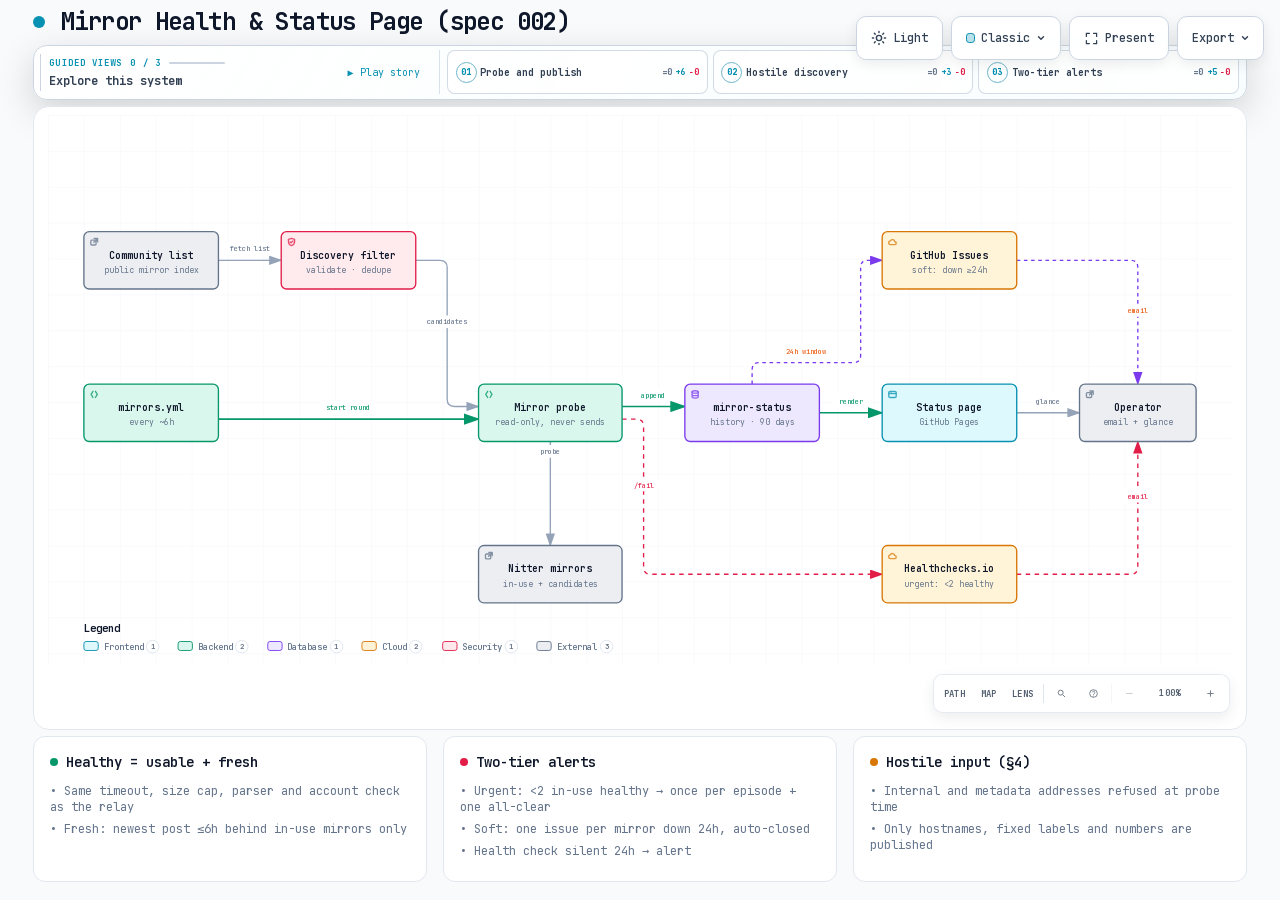
==== docs/mirror-health.architecture.html @ c2dd1416 "specs/002-mirror-health: clarify spec; add architecture diagram Clarifications (D-1..D-4), all marke" ====
<!DOCTYPE html>
<html lang="en" data-theme="dark" data-preset="classic">
<head>
  <meta charset="UTF-8">
  <meta name="viewport" content="width=device-width, initial-scale=1.0">
  <meta name="generator" content="archify 2.17.0-dev.1">
  <title>Mirror Health &amp; Status Page (spec 002) Diagram</title>
  <script>
    // Resolve the theme before first paint so light-preference users don't
    // see a dark flash. The toolbar script below re-applies with UI state.
    (function () {
      try {
        var theme = null;
        try {
          var param = new URLSearchParams(window.location.search).get('theme');
          if (param === 'light' || param === 'dark') theme = param;
          if (new URLSearchParams(window.location.search).get('embed') === '1') {
            document.documentElement.setAttribute('data-embed', 'true');
          }
          if (new URLSearchParams(window.location.search).get('present') === '1') {
            document.documentElement.setAttribute('data-present', 'true');
          }
        } catch (_) {}
        if (!theme) {
          try { theme = localStorage.getItem('archify-theme'); } catch (_) {}
        }
        if (theme !== 'light' && theme !== 'dark') {
          theme = window.matchMedia('(prefers-color-scheme: light)').matches ? 'light' : 'dark';
        }
        document.documentElement.setAttribute('data-theme', theme);
      } catch (_) {}
    })();
  </script>
  <style id="archify-fonts">
/*
JetBrains Mono variable WOFF2 subsets from Google Fonts service revision v24.
These fixed bytes are shared by the viewer and its SVG/raster exports.
No local() source: an installed copy must not override the bundled font.
Uncovered characters (including CJK) still use the system fallback stack.
Upstream: https://github.com/JetBrains/JetBrainsMono

cyrillic-ext    1664 bytes  sha256 9343de2ca5d9549f792e7962375af8efb0f320c7643bfd36c884b5a30e5c396f
cyrillic        8892 bytes  sha256 4995a9a43ac659ec32fcd8b463755cd6a07b31a6e6b3894a6a153b661cf490e2
greek           6800 bytes  sha256 49c3da6c9a2b279b0f1f860f5cfb1f5dc38d88a5c7be9c9b1837bbc4e3db6111
vietnamese      5872 bytes  sha256 d44eb1936043a56038eb02dd70b243f379bef65783f94ec12f277550720411f1
latin-ext      11596 bytes  sha256 9c38cb2d0d2d93c1ee6e21fa78db76f13ea7e15e15cc64214c7ca89b6aaa35c4
latin          31340 bytes  sha256 2c32b9b3ee358c119e210f6f5195f9bd34894d78a785ff2e95d60e718e400af4

Copyright 2020 The JetBrains Mono Project Authors (https://github.com/JetBrains/JetBrainsMono)

This Font Software is licensed under the SIL Open Font License, Version 1.1.
This license is copied below, and is also available with a FAQ at:
https://openfontlicense.org


-----------------------------------------------------------
SIL OPEN FONT LICENSE Version 1.1 - 26 February 2007
-----------------------------------------------------------

PREAMBLE
The goals of the Open Font License (OFL) are to stimulate worldwide
development of collaborative font projects, to support the font creation
efforts of academic and linguistic communities, and to provide a free and
open framework in which fonts may be shared and improved in partnership
with others.

The OFL allows the licensed fonts to be used, studied, modified and
redistributed freely as long as they are not sold by themselves. The
fonts, including any derivative works, can be bundled, embedded,
redistributed and/or sold with any software provided that any reserved
names are not used by derivative works. The fonts and derivatives,
however, cannot be released under any other type of license. The
requirement for fonts to remain under this license does not apply
to any document created using the fonts or their derivatives.

DEFINITIONS
"Font Software" refers to the set of files released by the Copyright
Holder(s) under this license and clearly marked as such. This may
include source files, build scripts and documentation.

"Reserved Font Name" refers to any names specified as such after the
copyright statement(s).

"Original Version" refers to the collection of Font Software components as
distributed by the Copyright Holder(s).

"Modified Version" refers to any derivative made by adding to, deleting,
or substituting -- in part or in whole -- any of the components of the
Original Version, by changing formats or by porting the Font Software to a
new environment.

"Author" refers to any designer, engineer, programmer, technical
writer or other person who contributed to the Font Software.

PERMISSION & CONDITIONS
Permission is hereby granted, free of charge, to any person obtaining
a copy of the Font Software, to use, study, copy, merge, embed, modify,
redistribute, and sell modified and unmodified copies of the Font
Software, subject to the following conditions:

1) Neither the Font Software nor any of its individual components,
in Original or Modified Versions, may be sold by itself.

2) Original or Modified Versions of the Font Software may be bundled,
redistributed and/or sold with any software, provided that each copy
contains the above copyright notice and this license. These can be
included either as stand-alone text files, human-readable headers or
in the appropriate machine-readable metadata fields within text or
binary files as long as those fields can be easily viewed by the user.

3) No Modified Version of the Font Software may use the Reserved Font
Name(s) unless explicit written permission is granted by the corresponding
Copyright Holder. This restriction only applies to the primary font name as
presented to the users.

4) The name(s) of the Copyright Holder(s) or the Author(s) of the Font
Software shall not be used to promote, endorse or advertise any
Modified Version, except to acknowledge the contribution(s) of the
Copyright Holder(s) and the Author(s) or with their explicit written
permission.

5) The Font Software, modified or unmodified, in part or in whole,
must be distributed entirely under this license, and must not be
distributed under any other license. The requirement for fonts to
remain under this license does not apply to any document created
using the Font Software.

TERMINATION
This license becomes null and void if any of the above conditions are
not met.

DISCLAIMER
THE FONT SOFTWARE IS PROVIDED "AS IS", WITHOUT WARRANTY OF ANY KIND,
EXPRESS OR IMPLIED, INCLUDING BUT NOT LIMITED TO ANY WARRANTIES OF
MERCHANTABILITY, FITNESS FOR A PARTICULAR PURPOSE AND NONINFRINGEMENT
OF COPYRIGHT, PATENT, TRADEMARK, OR OTHER RIGHT. IN NO EVENT SHALL THE
COPYRIGHT HOLDER BE LIABLE FOR ANY CLAIM, DAMAGES OR OTHER LIABILITY,
INCLUDING ANY GENERAL, SPECIAL, INDIRECT, INCIDENTAL, OR CONSEQUENTIAL
DAMAGES, WHETHER IN AN ACTION OF CONTRACT, TORT OR OTHERWISE, ARISING
FROM, OUT OF THE USE OR INABILITY TO USE THE FONT SOFTWARE OR FROM
OTHER DEALINGS IN THE FONT SOFTWARE.
*/
    /* cyrillic-ext */
    @font-face { font-family: 'JetBrains Mono'; font-style: normal; font-weight: 400 800; font-display: swap;
      src: url([data-uri]) format('woff2');
      unicode-range: U+0460-052F, U+1C80-1C8A, U+20B4, U+2DE0-2DFF, U+A640-A69F, U+FE2E-FE2F; }
    /* cyrillic */
    @font-face { font-family: 'JetBrains Mono'; font-style: normal; font-weight: 400 800; font-display: swap;
      src: url([data-uri]) format('woff2');
      unicode-range: U+0301, U+0400-045F, U+0490-0491, U+04B0-04B1, U+2116; }
    /* greek */
    @font-face { font-family: 'JetBrains Mono'; font-style: normal; font-weight: 400 800; font-display: swap;
      src: url([data-uri]) format('woff2');
      unicode-range: U+0370-0377, U+037A-037F, U+0384-038A, U+038C, U+038E-03A1, U+03A3-03FF; }
    /* vietnamese */
    @font-face { font-family: 'JetBrains Mono'; font-style: normal; font-weight: 400 800; font-display: swap;
      src: url([data-uri]) format('woff2');
      unicode-range: U+0102-0103, U+0110-0111, U+0128-0129, U+0168-0169, U+01A0-01A1, U+01AF-01B0, U+0300-0301, U+0303-0304, U+0308-0309, U+0323, U+0329, U+1EA0-1EF9, U+20AB; }
    /* latin-ext */
    @font-face { font-family: 'JetBrains Mono'; font-style: normal; font-weight: 400 800; font-display: swap;
      src: url([data-uri]) format('woff2');
      unicode-range: U+0100-02BA, U+02BD-02C5, U+02C7-02CC, U+02CE-02D7, U+02DD-02FF, U+0304, U+0308, U+0329, U+1D00-1DBF, U+1E00-1E9F, U+1EF2-1EFF, U+2020, U+20A0-20AB, U+20AD-20C0, U+2113, U+2C60-2C7F, U+A720-A7FF; }
    /* latin */
    @font-face { font-family: 'JetBrains Mono'; font-style: normal; font-weight: 400 800; font-display: swap;
      src: url([data-uri]) format('woff2');
      unicode-range: U+0000-00FF, U+0131, U+0152-0153, U+02BB-02BC, U+02C6, U+02DA, U+02DC, U+0304, U+0308, U+0329, U+2000-206F, U+20AC, U+2122, U+2191, U+2193, U+2212, U+2215, U+FEFF, U+FFFD; }
  </style>
  <style>
    /* ==========================================================
       THEME VARIABLES — switch by toggling [data-theme] on <html>
       ========================================================== */
    :root,
    [data-theme="dark"] {
      --bg: #020617;
      --grid: #1e293b;
      --text: #ffffff;
      --text-muted: #94a3b8;
      --text-dim: #475569;
      /* UI chrome and menu hints need more contrast than SVG .t-dim accents */
      --text-faint: #7d8da1;

      --panel: rgba(15, 23, 42, 0.5);
      --panel-border: #1e293b;
      --lane-fill: rgba(15, 23, 42, 0.22);
      --lane-stroke: #334155;

      --arrow: #64748b;
      --arrow-emphasis: #34d399;

      /* Opaque mask color used behind semi-transparent component fills
         so the arrows drawn underneath are properly hidden. */
      --mask: #0f172a;

      --frontend-fill:    rgba(8, 51, 68, 0.4);
      --frontend-stroke:  #22d3ee;
      --backend-fill:     rgba(6, 78, 59, 0.4);
      --backend-stroke:   #34d399;
      --database-fill:    rgba(76, 29, 149, 0.4);
      --database-stroke:  #a78bfa;
      --cloud-fill:       rgba(120, 53, 15, 0.3);
      --cloud-stroke:     #fbbf24;
      --security-fill:    rgba(136, 19, 55, 0.4);
      --security-stroke:  #fb7185;
      --messagebus-fill:  rgba(251, 146, 60, 0.3);
      --messagebus-stroke:#fb923c;
      --external-fill:    rgba(30, 41, 59, 0.5);
      --external-stroke:  #94a3b8;

      --toolbar-bg:       rgba(15, 23, 42, 0.8);
      --toolbar-border:   #334155;
      --toolbar-text:     #e2e8f0;
      --toolbar-hover:    rgba(15, 23, 42, 0.95);
      --toolbar-menu-bg:  #0f172a;
    }

    [data-theme="light"] {
      --bg: #f8fafc;
      --grid: #e2e8f0;
      --text: #0f172a;
      --text-muted: #64748b;
      --text-dim: #94a3b8;
      --text-faint: #64748b;

      --panel: #ffffff;
      --panel-border: #e2e8f0;
      --lane-fill: rgba(248, 250, 252, 0.65);
      --lane-stroke: #cbd5e1;

      --arrow: #94a3b8;
      --arrow-emphasis: #059669;

      --mask: #ffffff;

      --frontend-fill:    rgba(34, 211, 238, 0.15);
      --frontend-stroke:  #0891b2;
      --backend-fill:     rgba(52, 211, 153, 0.18);
      --backend-stroke:   #059669;
      --database-fill:    rgba(167, 139, 250, 0.2);
      --database-stroke:  #7c3aed;
      --cloud-fill:       rgba(251, 191, 36, 0.18);
      --cloud-stroke:     #d97706;
      --security-fill:    rgba(251, 113, 133, 0.15);
      --security-stroke:  #e11d48;
      --messagebus-fill:  rgba(251, 146, 60, 0.15);
      --messagebus-stroke:#ea580c;
      --external-fill:    rgba(148, 163, 184, 0.18);
      --external-stroke:  #64748b;

      --toolbar-bg:       rgba(255, 255, 255, 0.92);
      --toolbar-border:   #cbd5e1;
      --toolbar-text:     #334155;
      --toolbar-hover:    #ffffff;
      --toolbar-menu-bg:  #ffffff;
    }

    /* ==========================================================
       SIGNAL FLOW — an opt-in, motion-forward visual preset.
       The variables also target a standalone exported SVG, whose
       root carries data-preset and data-theme directly.
       ========================================================== */
    [data-preset="signal-flow"][data-theme="dark"] {
      --bg: #030711;
      --grid: #15233a;
      --panel: rgba(6, 14, 28, 0.78);
      --panel-border: #1d3350;
      --lane-fill: rgba(9, 22, 40, 0.5);
      --lane-stroke: #2c4564;
      --text: #f5fbff;
      --text-muted: #9eb0c7;
      --text-dim: #52667f;
      --text-faint: #7890ad;
      --mask: #07101e;
      --frontend-fill: rgba(6, 182, 212, 0.14);
      --frontend-stroke: #67e8f9;
      --backend-fill: rgba(16, 185, 129, 0.14);
      --backend-stroke: #5eead4;
      --database-fill: rgba(139, 92, 246, 0.16);
      --database-stroke: #c4b5fd;
      --cloud-fill: rgba(245, 158, 11, 0.13);
      --cloud-stroke: #fcd34d;
      --security-fill: rgba(244, 63, 94, 0.13);
      --security-stroke: #fda4af;
      --messagebus-fill: rgba(249, 115, 22, 0.13);
      --messagebus-stroke: #fdba74;
      --external-fill: rgba(71, 85, 105, 0.24);
      --external-stroke: #a5b4c7;
      --arrow: #7890ad;
      --arrow-emphasis: #2dd4bf;
      --toolbar-bg: rgba(7, 16, 30, 0.86);
      --toolbar-border: #29415f;
      --toolbar-menu-bg: #07101e;
    }

    [data-preset="signal-flow"][data-theme="light"] {
      --bg: #f4f9fc;
      --grid: #d4e5ee;
      --panel: rgba(255, 255, 255, 0.82);
      --panel-border: #bfd5e2;
      --lane-fill: rgba(232, 243, 248, 0.62);
      --lane-stroke: #a9c5d5;
      --text: #102638;
      --text-muted: #587287;
      --text-dim: #8aa2b4;
      --text-faint: #668397;
      --mask: #ffffff;
      --frontend-fill: rgba(6, 182, 212, 0.09);
      --frontend-stroke: #0789a1;
      --backend-fill: rgba(5, 150, 105, 0.09);
      --backend-stroke: #087f69;
      --database-fill: rgba(124, 58, 237, 0.09);
      --database-stroke: #7254c7;
      --cloud-fill: rgba(217, 119, 6, 0.08);
      --cloud-stroke: #b9670b;
      --security-fill: rgba(225, 29, 72, 0.08);
      --security-stroke: #c53a59;
      --messagebus-fill: rgba(234, 88, 12, 0.08);
      --messagebus-stroke: #c65f27;
      --external-fill: rgba(100, 116, 139, 0.1);
      --external-stroke: #607a8c;
      --arrow: #7b97aa;
      --arrow-emphasis: #0d9488;
    }

    /* ==========================================================
       BLUEPRINT — a review-first drafting preset for deployment,
       infrastructure, and technical design documentation. It keeps
       the same semantic palette and geometry while trading glow for
       precise grid contrast, squared materials, and drafting marks.
       ========================================================== */
    [data-preset="blueprint"][data-theme="dark"] {
      --bg: #06131f;
      --grid: #17425a;
      --panel: rgba(7, 27, 43, 0.9);
      --panel-border: #27627f;
      --lane-fill: rgba(10, 43, 66, 0.36);
      --lane-stroke: #34799a;
      --text: #e3f6ff;
      --text-muted: #91b8ca;
      --text-dim: #557e92;
      --text-faint: #739caf;
      --mask: #0a2031;
      --frontend-fill: rgba(26, 157, 193, 0.14);
      --frontend-stroke: #66d9ef;
      --backend-fill: rgba(31, 155, 124, 0.13);
      --backend-stroke: #69dfbd;
      --database-fill: rgba(120, 105, 196, 0.14);
      --database-stroke: #b4a8ff;
      --cloud-fill: rgba(197, 145, 43, 0.13);
      --cloud-stroke: #ffd166;
      --security-fill: rgba(199, 76, 104, 0.13);
      --security-stroke: #ff8da1;
      --messagebus-fill: rgba(207, 112, 49, 0.13);
      --messagebus-stroke: #ffad66;
      --external-fill: rgba(84, 119, 139, 0.18);
      --external-stroke: #a7cad9;
      --arrow: #78a3b7;
      --arrow-emphasis: #64dfc1;
      --toolbar-bg: rgba(7, 28, 45, 0.92);
      --toolbar-border: #34799a;
      --toolbar-text: #d8f3ff;
      --toolbar-hover: rgba(18, 58, 83, 0.95);
      --toolbar-menu-bg: #0a2031;
    }

    [data-preset="blueprint"][data-theme="light"] {
      --bg: #edf7fa;
      --grid: #b5d5e1;
      --panel: rgba(249, 253, 255, 0.94);
      --panel-border: #78aabd;
      --lane-fill: rgba(210, 232, 240, 0.42);
      --lane-stroke: #83b2c4;
      --text: #123344;
      --text-muted: #4e7486;
      --text-dim: #86a6b4;
      --text-faint: #668c9d;
      --mask: #f9fdff;
      --frontend-fill: rgba(8, 145, 178, 0.08);
      --frontend-stroke: #087f9c;
      --backend-fill: rgba(5, 128, 101, 0.08);
      --backend-stroke: #08755f;
      --database-fill: rgba(100, 75, 180, 0.08);
      --database-stroke: #6757a8;
      --cloud-fill: rgba(181, 120, 15, 0.08);
      --cloud-stroke: #a86609;
      --security-fill: rgba(190, 48, 80, 0.07);
      --security-stroke: #b32f50;
      --messagebus-fill: rgba(196, 81, 22, 0.07);
      --messagebus-stroke: #b65120;
      --external-fill: rgba(79, 112, 128, 0.08);
      --external-stroke: #506f7e;
      --arrow: #6d93a5;
      --arrow-emphasis: #087f69;
      --toolbar-bg: rgba(247, 252, 254, 0.94);
      --toolbar-border: #8ab5c5;
      --toolbar-text: #294f61;
      --toolbar-hover: #ffffff;
      --toolbar-menu-bg: #f9fdff;
    }

    /* ==========================================================
       EDITORIAL — a warm, publication-minded preset for design
       reviews, launch notes, and documentation. The diagram keeps
       the same semantic palette and exact geometry, but trades
       software chrome for paper, ink, ruled structure, and one
       restrained vermilion accent.
       ========================================================== */
    [data-preset="editorial"][data-theme="dark"] {
      --bg: #181611;
      --grid: #39342a;
      --panel: rgba(35, 31, 24, 0.96);
      --panel-border: #625a4a;
      --lane-fill: rgba(52, 46, 35, 0.46);
      --lane-stroke: #726957;
      --text: #f4eddf;
      --text-muted: #b9ae9b;
      --text-dim: #776e60;
      --text-faint: #9d917e;
      --mask: #231f18;
      --frontend-fill: rgba(43, 133, 142, 0.16);
      --frontend-stroke: #7fc6c7;
      --backend-fill: rgba(63, 132, 92, 0.16);
      --backend-stroke: #8fc29e;
      --database-fill: rgba(117, 91, 141, 0.17);
      --database-stroke: #c0a4d0;
      --cloud-fill: rgba(170, 119, 49, 0.16);
      --cloud-stroke: #d8ad68;
      --security-fill: rgba(157, 69, 65, 0.17);
      --security-stroke: #df9085;
      --messagebus-fill: rgba(174, 79, 42, 0.16);
      --messagebus-stroke: #df946f;
      --external-fill: rgba(126, 115, 96, 0.18);
      --external-stroke: #b8ad99;
      --arrow: #948978;
      --arrow-emphasis: #dd6b3d;
      --toolbar-bg: rgba(35, 31, 24, 0.92);
      --toolbar-border: #625a4a;
      --toolbar-text: #eee5d5;
      --toolbar-hover: #302a20;
      --toolbar-menu-bg: #231f18;
    }

    [data-preset="editorial"][data-theme="light"] {
      --bg: #f2eee5;
      --grid: #d8d0c2;
      --panel: rgba(251, 248, 241, 0.97);
      --panel-border: #c4b9a6;
      --lane-fill: rgba(229, 221, 207, 0.42);
      --lane-stroke: #b8aa94;
      --text: #242018;
      --text-muted: #6f6658;
      --text-dim: #a09788;
      --text-faint: #817767;
      --mask: #fbf8f1;
      --frontend-fill: rgba(31, 117, 126, 0.09);
      --frontend-stroke: #287e84;
      --backend-fill: rgba(42, 119, 75, 0.09);
      --backend-stroke: #397b53;
      --database-fill: rgba(105, 75, 130, 0.09);
      --database-stroke: #765d86;
      --cloud-fill: rgba(157, 103, 31, 0.1);
      --cloud-stroke: #9a671f;
      --security-fill: rgba(153, 58, 52, 0.09);
      --security-stroke: #9e463f;
      --messagebus-fill: rgba(182, 70, 27, 0.09);
      --messagebus-stroke: #ad4b25;
      --external-fill: rgba(101, 91, 75, 0.09);
      --external-stroke: #746b5e;
      --arrow: #8a806f;
      --arrow-emphasis: #bb4c23;
      --toolbar-bg: rgba(251, 248, 241, 0.94);
      --toolbar-border: #c4b9a6;
      --toolbar-text: #40392f;
      --toolbar-hover: #fffdf8;
      --toolbar-menu-bg: #fbf8f1;
    }

    * { margin: 0; padding: 0; box-sizing: border-box; }

    body {
      font-family: 'JetBrains Mono', ui-monospace, SFMono-Regular, Menlo, Consolas, 'DejaVu Sans Mono', 'Liberation Mono', 'Noto Sans Mono CJK SC', 'PingFang SC', 'Hiragino Sans GB', 'Microsoft YaHei', monospace;
      background: var(--bg);
      min-height: 100vh;
      padding: 2rem;
      color: var(--text);
      transition: background 0.2s ease, color 0.2s ease;
    }

    html[data-preset="signal-flow"] body {
      background-image:
        radial-gradient(circle at 18% -8%, rgba(34, 211, 238, 0.14), transparent 34rem),
        radial-gradient(circle at 92% 18%, rgba(139, 92, 246, 0.12), transparent 30rem);
      background-attachment: fixed;
    }
    html[data-preset="signal-flow"][data-theme="light"] body {
      background-image:
        radial-gradient(circle at 18% -8%, rgba(6, 182, 212, 0.12), transparent 34rem),
        radial-gradient(circle at 92% 18%, rgba(139, 92, 246, 0.08), transparent 30rem);
    }
    html[data-preset="blueprint"] body {
      background-image:
        linear-gradient(var(--grid) 1px, transparent 1px),
        linear-gradient(90deg, var(--grid) 1px, transparent 1px);
      background-size: 32px 32px;
      background-position: -1px -1px;
      background-attachment: fixed;
    }
    html[data-preset="editorial"] body {
      background-image:
        linear-gradient(90deg, transparent 0, transparent 5.4rem, color-mix(in srgb, var(--security-stroke) 18%, transparent) 5.4rem, color-mix(in srgb, var(--security-stroke) 18%, transparent) calc(5.4rem + 1px), transparent calc(5.4rem + 1px)),
        repeating-linear-gradient(0deg, transparent 0, transparent 31px, color-mix(in srgb, var(--grid) 36%, transparent) 31px, color-mix(in srgb, var(--grid) 36%, transparent) 32px);
      background-attachment: fixed;
    }

    /* Gallery/embed mode keeps the generated artifact as the source of truth
       while presenting only its diagram surface inside a proof card. */
    html[data-embed="true"] body {
      min-height: 0;
      padding: 0;
      overflow: hidden;
      background: var(--bg);
      background-image: none;
    }
    html[data-embed="true"] .toolbar,
    html[data-embed="true"] .header,
    html[data-embed="true"] .cards,
    html[data-embed="true"] .diagram-nav,
    html[data-embed="true"] .overview-map,
    html[data-embed="true"] .focus-chip,
    html[data-embed="true"] .route-probe,
    html[data-embed="true"] .semantic-lens,
    html[data-embed="true"] .diagram-guide,
    html[data-embed="true"] .node-finder,
    html[data-embed="true"] .guided-views { display: none !important; }
    html[data-embed="true"] .container { max-width: none; }
    html[data-embed="true"] .diagram-container {
      padding: 0.5rem;
      border: 0;
      border-radius: 0;
      box-shadow: none;
    }
    html[data-embed="true"] .diagram-container svg { min-width: 0; }

    /* Share Chapter Cue lives in the HTML viewer layer, not inside the SVG.
       It gives one-shot embeds a title, authored note, truthful stop order,
       and lifecycle state while canonical diagram geometry stays untouched. */
    .share-chapter-cue { display: none; }
    html[data-embed="true"][data-share-playback="true"] .share-chapter-cue:not([hidden]),
    html[data-embed="true"][data-share-moment="true"] .share-chapter-cue:not([hidden]) {
      position: absolute;
      z-index: 18;
      top: 0.85rem;
      left: 50%;
      display: grid;
      grid-template-columns: auto minmax(9rem, 13.5rem) minmax(0, 1fr);
      align-items: center;
      gap: 0.45rem 0.85rem;
      width: min(52rem, calc(100% - 1.5rem));
      min-height: 3.35rem;
      padding: 0.55rem 0.75rem 0.65rem;
      overflow: hidden;
      border: 1px solid color-mix(in srgb, var(--frontend-stroke) 42%, var(--toolbar-border));
      border-radius: 0.75rem;
      background:
        linear-gradient(115deg, color-mix(in srgb, var(--frontend-fill) 52%, transparent), transparent 45%),
        color-mix(in srgb, var(--toolbar-menu-bg) 92%, transparent);
      color: var(--toolbar-text);
      box-shadow: 0 14px 42px rgba(0, 0, 0, 0.3), inset 0 1px 0 rgba(255, 255, 255, 0.045);
      backdrop-filter: blur(16px);
      pointer-events: none;
      animation: archify-share-cue-enter 280ms cubic-bezier(0.22, 1, 0.36, 1) both;
    }
    html[data-preset="blueprint"] .share-chapter-cue {
      border-radius: 0.2rem;
      background:
        linear-gradient(90deg, color-mix(in srgb, var(--frontend-fill) 46%, transparent), transparent 36%),
        var(--toolbar-menu-bg);
      box-shadow: 0 10px 28px rgba(0, 0, 0, 0.2);
      backdrop-filter: none;
    }
    html[data-preset="editorial"] .share-chapter-cue {
      border-color: var(--panel-border);
      background:
        linear-gradient(90deg, color-mix(in srgb, var(--security-fill) 58%, transparent), transparent 42%),
        var(--toolbar-menu-bg);
      box-shadow: 0 10px 30px color-mix(in srgb, #000 18%, transparent);
      backdrop-filter: none;
    }
    html[data-preset="editorial"] .share-chapter-state { color: var(--arrow-emphasis); }
    html[data-preset="editorial"] .share-chapter-state::before {
      border-radius: 0;
      box-shadow: none;
      transform: rotate(45deg) scale(0.8);
    }
    .share-chapter-index {
      display: grid;
      gap: 0.12rem;
      min-width: 5rem;
      padding-right: 0.75rem;
      border-right: 1px solid var(--toolbar-border);
    }
    .share-chapter-state {
      display: inline-flex;
      align-items: center;
      gap: 0.36rem;
      color: var(--frontend-stroke);
      font-size: 0.5rem;
      font-weight: 800;
      letter-spacing: 0.14em;
      text-transform: uppercase;
    }
    .share-chapter-state::before {
      width: 0.38rem;
      height: 0.38rem;
      border-radius: 50%;
      background: currentColor;
      box-shadow: 0 0 10px currentColor;
      content: '';
    }
    .share-chapter-cue[data-state="playing"] .share-chapter-state::before {
      animation: archify-share-cue-pulse 1.15s ease-in-out infinite;
    }
    .share-chapter-count {
      color: var(--text-faint);
      font-size: 0.5rem;
      font-weight: 700;
      letter-spacing: 0.08em;
      text-transform: uppercase;
    }
    .share-chapter-copy { min-width: 0; }
    .share-chapter-copy strong,
    .share-chapter-copy small,
    .share-chapter-route {
      display: block;
      overflow: hidden;
      text-overflow: ellipsis;
      white-space: nowrap;
    }
    .share-chapter-copy strong {
      color: var(--toolbar-text);
      font-size: 0.6875rem;
      line-height: 1.35;
    }
    .share-chapter-copy small {
      margin-top: 0.08rem;
      color: var(--text-muted);
      font-size: 0.5rem;
      line-height: 1.35;
    }
    .share-chapter-route {
      color: color-mix(in srgb, var(--frontend-stroke) 76%, var(--text-muted));
      font-size: 0.5625rem;
      font-weight: 650;
      letter-spacing: 0.015em;
      text-align: right;
    }
    .share-chapter-progress {
      position: absolute;
      right: 0;
      bottom: 0;
      left: 0;
      height: 2px;
      overflow: hidden;
      background: color-mix(in srgb, var(--toolbar-border) 72%, transparent);
    }
    .share-chapter-progress span {
      display: block;
      width: 100%;
      height: 100%;
      background: linear-gradient(90deg, var(--frontend-stroke), var(--database-stroke));
      box-shadow: 0 0 12px var(--frontend-stroke);
      transform: scaleX(0);
      transform-origin: left center;
    }

    /* Presentation Stage is a viewer-only layer: it gives the live diagram
       the viewport while keeping guided views, theme, focus, and exports real.
       Embed mode wins when both query parameters are present. */
    html[data-present="true"]:not([data-embed="true"]) body {
      height: 100dvh;
      min-height: 0;
      padding: 1rem;
      overflow: hidden;
    }
    html[data-present="true"]:not([data-embed="true"]) .container {
      display: flex;
      flex-direction: column;
      gap: 0.75rem;
      width: 100%;
      max-width: none;
      height: calc(100dvh - 2rem);
    }
    html[data-present="true"]:not([data-embed="true"]) .header {
      flex: none;
      min-width: 0;
      margin: 0;
      padding-right: 23rem;
    }
    html[data-present="true"]:not([data-embed="true"]) .header-row { margin-bottom: 0.25rem; }
    html[data-present="true"]:not([data-embed="true"]) .subtitle {
      overflow: hidden;
      text-overflow: ellipsis;
      white-space: nowrap;
    }
    html[data-present="true"]:not([data-embed="true"]) .guided-views {
      flex: none;
      margin-bottom: 0;
    }
    html[data-present="true"]:not([data-embed="true"]) .diagram-container {
      display: flex;
      flex: 1 1 auto;
      align-items: center;
      justify-content: center;
      min-height: 0;
      padding: 0.75rem;
      padding-bottom: calc(0.75rem + var(--archify-nav-reserve));
    }
    html[data-present="true"]:not([data-embed="true"]) .diagram-container > svg {
      flex: 1 1 auto;
      height: 100%;
      min-height: 0;
      width: 100%;
      min-width: 0;
    }
    html[data-present="true"]:not([data-embed="true"]) .cards { display: none; }
    html[data-present="true"]:not([data-embed="true"]) #btn-present {
      border-color: var(--frontend-stroke);
      color: var(--frontend-stroke);
    }

    /* The reader owns only the outer scale. Wide diagrams keep one authored
       SVG/viewBox while the runtime chooses a desktop width from the actual
       vertical budget. This avoids device-specific files and breakpoint
       jumps between a laptop and a tall monitor. */
    .container {
      width: 100%;
      max-width: var(--archify-reader-width, 1440px);
      margin: 0 auto;
    }
    @media (min-width: 768px) and (max-height: 920px) {
      .header { margin-bottom: 1rem; }
      .diagram-container { padding: 1rem; }
      .cards { margin-top: 1rem; }
      .card { padding: 1rem; }
    }

    .header { margin-bottom: 1.5rem; padding-right: 29.5rem; }

    html[data-preset="signal-flow"] .header,
    html[data-preset="blueprint"] .header,
    html[data-preset="editorial"] .header { padding-right: 29.5rem; }

    .header-row {
      display: flex;
      align-items: center;
      gap: 1rem;
      margin-bottom: 0.5rem;
    }

    .pulse-dot {
      width: 12px;
      height: 12px;
      background: var(--frontend-stroke);
      border-radius: 50%;
      animation: none;
    }

    html[data-motion-capable="true"] .pulse-dot { animation: pulse 2s infinite; }

    @keyframes pulse {
      0%, 100% { opacity: 1; }
      50% { opacity: 0.5; }
    }

    h1 {
      font-size: 1.5rem;
      font-weight: 700;
      letter-spacing: -0.025em;
    }

    .subtitle {
      color: var(--text-muted);
      font-size: 0.875rem;
      margin-left: 1.75rem;
    }

    html[data-preset="signal-flow"] .header-row::after {
      content: attr(data-preset-badge-signal-flow);
      margin-left: auto;
      color: var(--frontend-stroke);
      border: 1px solid var(--frontend-stroke);
      border-radius: 999px;
      padding: 0.28rem 0.6rem;
      font-size: 0.625rem;
      letter-spacing: 0.12em;
      opacity: 0.82;
      box-shadow: 0 0 20px rgba(34, 211, 238, 0.12);
      white-space: nowrap;
    }

    html[data-preset="blueprint"] .pulse-dot {
      width: 10px;
      height: 10px;
      border: 1px solid var(--frontend-stroke);
      border-radius: 1px;
      background: transparent;
      box-shadow: inset 0 0 0 2px var(--bg);
      transform: rotate(45deg);
      animation: none;
    }
    html[data-preset="blueprint"] .header-row::after {
      content: attr(data-preset-badge-blueprint);
      margin-left: auto;
      padding: 0.28rem 0.55rem;
      border-top: 1px solid var(--frontend-stroke);
      border-bottom: 1px solid var(--frontend-stroke);
      color: var(--frontend-stroke);
      font-size: 0.5625rem;
      font-weight: 700;
      letter-spacing: 0.14em;
      white-space: nowrap;
    }

    html[data-preset="editorial"] h1,
    html[data-preset="editorial"] .card h3 {
      font-family: Georgia, 'Times New Roman', 'Songti SC', STSong, serif;
      letter-spacing: -0.02em;
    }
    html[data-preset="editorial"] h1 { font-size: 1.72rem; font-weight: 600; }
    html[data-preset="editorial"] .pulse-dot {
      width: 9px;
      height: 9px;
      border: 1px solid var(--arrow-emphasis);
      border-radius: 0;
      background: var(--arrow-emphasis);
      box-shadow: 0 0 0 3px color-mix(in srgb, var(--arrow-emphasis) 14%, transparent);
      transform: rotate(45deg);
      animation: none;
    }
    html[data-preset="editorial"] .header-row::after {
      content: attr(data-preset-badge-editorial);
      margin-left: auto;
      padding: 0.32rem 0 0.24rem;
      border-bottom: 2px solid var(--arrow-emphasis);
      color: var(--arrow-emphasis);
      font-family: Georgia, 'Times New Roman', serif;
      font-size: 0.625rem;
      font-style: italic;
      font-weight: 600;
      letter-spacing: 0.08em;
      white-space: nowrap;
    }

    .diagram-container {
      --archify-nav-reserve: 0px;
      background: var(--panel);
      border-radius: 1rem;
      border: 1px solid var(--panel-border);
      padding: 1.5rem;
      padding-bottom: calc(1.5rem + var(--archify-nav-reserve));
      overflow: hidden;
      position: relative;
    }

    html[data-preset="signal-flow"] .diagram-container {
      position: relative;
      overflow: hidden;
      background: linear-gradient(180deg, rgba(8, 20, 38, 0.82), rgba(3, 8, 18, 0.94));
      box-shadow: inset 0 1px 0 rgba(255, 255, 255, 0.04), 0 28px 80px rgba(0, 0, 0, 0.34);
    }
    html[data-preset="signal-flow"][data-theme="light"] .diagram-container {
      background: linear-gradient(180deg, rgba(255, 255, 255, 0.9), rgba(237, 246, 250, 0.94));
      box-shadow: inset 0 1px 0 rgba(255, 255, 255, 0.72), 0 24px 60px rgba(45, 78, 99, 0.12);
    }
    html[data-preset="blueprint"] .diagram-container {
      border-color: var(--panel-border);
      border-radius: 0.35rem;
      background: var(--panel);
      box-shadow:
        inset 0 0 0 1px color-mix(in srgb, var(--panel-border) 34%, transparent),
        0 18px 48px rgba(0, 0, 0, 0.16);
    }
    html[data-preset="blueprint"] .diagram-container::after {
      content: "";
      position: absolute;
      z-index: 10;
      inset: 0.7rem;
      pointer-events: none;
      background:
        linear-gradient(var(--frontend-stroke), var(--frontend-stroke)) left top / 1.35rem 1px no-repeat,
        linear-gradient(var(--frontend-stroke), var(--frontend-stroke)) left top / 1px 1.35rem no-repeat,
        linear-gradient(var(--frontend-stroke), var(--frontend-stroke)) right top / 1.35rem 1px no-repeat,
        linear-gradient(var(--frontend-stroke), var(--frontend-stroke)) right top / 1px 1.35rem no-repeat,
        linear-gradient(var(--frontend-stroke), var(--frontend-stroke)) left bottom / 1.35rem 1px no-repeat,
        linear-gradient(var(--frontend-stroke), var(--frontend-stroke)) left bottom / 1px 1.35rem no-repeat,
        linear-gradient(var(--frontend-stroke), var(--frontend-stroke)) right bottom / 1.35rem 1px no-repeat,
        linear-gradient(var(--frontend-stroke), var(--frontend-stroke)) right bottom / 1px 1.35rem no-repeat;
      opacity: 0.58;
    }
    html[data-preset="editorial"] .diagram-container {
      overflow: hidden;
      border-color: var(--panel-border);
      border-radius: 0.38rem;
      background:
        linear-gradient(90deg, color-mix(in srgb, var(--security-fill) 58%, transparent), transparent 12%),
        var(--panel);
      box-shadow:
        0 1px 0 color-mix(in srgb, var(--text) 6%, transparent),
        0 18px 48px color-mix(in srgb, #000 19%, transparent);
    }
    html[data-preset="editorial"] .diagram-container::after {
      position: absolute;
      z-index: 10;
      top: 0.72rem;
      right: 1.25rem;
      padding: 0.2rem 0.52rem;
      border: 1px solid var(--panel-border);
      background: var(--panel);
      color: var(--arrow-emphasis);
      content: attr(data-preset-badge-editorial-plate);
      font-family: Georgia, 'Times New Roman', serif;
      font-size: 0.52rem;
      font-style: italic;
      font-weight: 600;
      letter-spacing: 0.09em;
      pointer-events: none;
    }
    html[data-embed="true"][data-preset="editorial"] .diagram-container::after { display: none; }
    html[data-motion-capable="true"][data-preset="signal-flow"][data-ambient-motion="running"] .diagram-container::before {
      content: "";
      position: absolute;
      inset: 0;
      pointer-events: none;
      background: linear-gradient(115deg, transparent 28%, rgba(103, 232, 249, 0.035) 48%, transparent 68%);
      transform: translateX(-70%);
      animation: archify-signal-scan 4.8s ease-in-out 1 both;
    }

    /* Motion Governor gives the reader a real static state and gives the
       strongest semantic action the only motion budget. Atmosphere resets to
       its authored base instead of freezing mid-cycle. Static artifacts never
       start a decorative pulse or scan. */
    html:not([data-motion-capable="true"]) svg[data-animation="trace"] [data-animate] {
      animation: none !important;
    }
    html[data-motion="still"] .pulse-dot,
    html[data-motion="still"] .diagram-container::before,
    html[data-motion="still"] svg[data-animation="trace"] [data-animate],
    html[data-motion-owner] .pulse-dot,
    html[data-motion-owner] .diagram-container::before,
    html[data-motion-owner] svg[data-animation="trace"] [data-animate],
    html[data-embed="true"] .pulse-dot,
    html[data-embed="true"] .diagram-container::before,
    html[data-share-playback="true"] .pulse-dot,
    html[data-share-playback="true"] .diagram-container::before,
    html[data-document-hidden="true"] .pulse-dot,
    html[data-document-hidden="true"] .diagram-container::before,
    html[data-document-hidden="true"] svg[data-animation="trace"] [data-animate] {
      animation: none !important;
    }
    html[data-motion="still"] .diagram-container::before,
    html[data-motion-owner] .diagram-container::before,
    html[data-embed="true"] .diagram-container::before,
    html[data-share-playback="true"] .diagram-container::before {
      opacity: 0;
    }
    html[data-motion="still"] .guided-view-progress span,
    html[data-motion="still"] .guided-story-caption,
    html[data-motion="still"] .story-trail-flow,
    html[data-motion="still"] .intent-trace-flow,
    html[data-motion="still"] .route-probe-flow,
    html[data-motion="still"] .route-journey-flow,
    html[data-motion="still"] .semantic-lens-flow,
    html[data-motion="still"] .diagram-guide,
    html[data-motion="still"] [data-story-step],
    html[data-motion="still"] .overview-map-live,
    html[data-motion="still"] .guided-view-stop,
    html[data-motion="still"] .share-chapter-cue,
    html[data-motion="still"] .share-chapter-state::before,
    html[data-motion="still"] .share-chapter-progress span,
    html[data-document-hidden="true"] .guided-view-progress span,
    html[data-document-hidden="true"] .story-trail-flow,
    html[data-document-hidden="true"] .intent-trace-flow,
    html[data-document-hidden="true"] .route-probe-flow,
    html[data-document-hidden="true"] .route-journey-flow,
    html[data-document-hidden="true"] .semantic-lens-flow,
    html[data-document-hidden="true"] .diagram-guide,
    html[data-document-hidden="true"] [data-story-step],
    html[data-document-hidden="true"] .overview-map-live,
    html[data-document-hidden="true"] .guided-view-stop,
    html[data-document-hidden="true"] .share-chapter-cue,
    html[data-document-hidden="true"] .share-chapter-state::before,
    html[data-document-hidden="true"] .share-chapter-progress span {
      animation: none !important;
    }
    html[data-motion="still"] .guided-view-progress span {
      transform: scaleX(1) !important;
    }
    html[data-motion="still"] svg[data-story-playing="true"] .story-trail-flow {
      stroke-dasharray: none;
      stroke-dashoffset: 0;
      opacity: 0.55;
    }
    html[data-motion="still"] .intent-trace-flow,
    html[data-motion="still"] .route-probe-flow {
      stroke-dasharray: none;
      stroke-dashoffset: 0;
      opacity: 0.72;
    }
    html[data-motion="still"] .route-journey-overlay,
    html[data-document-hidden="true"] .route-journey-overlay { display: none !important; }
    html[data-motion="still"] .relationship-pulse-overlay,
    html[data-motion="still"] .story-carrier-overlay,
    html[data-document-hidden="true"] .story-carrier-overlay { display: none !important; }
    html[data-motion="still"] .chapter-handoff-overlay { display: none !important; }
    html[data-motion="still"] .chapter-handoff-anchor { animation: none !important; }
    html[data-motion="still"] .guided-view-chapter,
    html[data-motion="still"] svg [data-node-id],
    html[data-motion="still"] svg [data-edge-from],
    html[data-motion="still"] svg [data-detail],
    html[data-motion="still"] svg [data-detail-anchor],
    html[data-motion="still"] svg [data-legend-hit],
    html[data-motion="still"] svg {
      transition: none !important;
    }

    svg {
      width: 100%;
      min-width: min(900px, 100%);
      display: block;
      transform-origin: 0 0;
      transition: transform 0.18s ease;
    }

    .diagram-container.is-camera-moving svg {
      transition: transform 0.42s cubic-bezier(0.22, 1, 0.36, 1);
    }
    .diagram-container.is-camera-transaction svg { transition: none; }
    .diagram-container.is-pannable { cursor: grab; }
    .diagram-container.is-panning { cursor: grabbing; user-select: none; }
    .diagram-container.is-panning svg { transition: none; }

    .diagram-nav {
      position: absolute;
      right: 1rem;
      bottom: 1rem;
      z-index: 12;
      display: inline-flex;
      align-items: center;
      max-width: calc(100% - 2rem);
      padding: 0.15rem;
      gap: 0;
      overflow-x: auto;
      border: 1px solid color-mix(in srgb, var(--toolbar-border) 48%, transparent);
      border-radius: 0.58rem;
      background: color-mix(in srgb, var(--toolbar-bg) 82%, transparent);
      box-shadow: 0 5px 14px rgba(0, 0, 0, 0.07);
      backdrop-filter: blur(10px);
      scrollbar-width: none;
    }
    .diagram-nav::-webkit-scrollbar { display: none; }
    .diagram-nav button,
    .focus-chip button,
    .guided-views button {
      border: 0;
      background: transparent;
      color: var(--toolbar-text);
      font: inherit;
      cursor: pointer;
    }
    .diagram-nav button {
      min-width: 2rem;
      height: 2rem;
      padding: 0 0.35rem;
      border-radius: 0.35rem;
      color: color-mix(in srgb, var(--toolbar-text) 68%, transparent);
      font-size: 0.56rem;
      font-weight: 600;
      letter-spacing: 0.02em;
      transition: background 0.15s, color 0.15s;
    }
    .diagram-nav button:hover,
    .diagram-nav button:focus-visible,
    .focus-chip button:hover,
    .focus-chip button:focus-visible,
    .guided-views button:hover,
    .guided-views button:focus-visible { background: var(--toolbar-hover); }
    .diagram-nav button:focus-visible,
    .focus-chip button:focus-visible,
    .guided-views button:focus-visible {
      outline: 2px solid var(--frontend-stroke);
      outline-offset: 1px;
    }
    .diagram-nav button:disabled { opacity: 0.38; cursor: default; }
    .diagram-nav button:disabled:hover { background: transparent; }
    .diagram-nav #btn-route-probe,
    .diagram-nav #btn-overview-map,
    .diagram-nav #btn-semantic-lens {
      min-width: auto;
      padding-inline: 0.5rem;
      color: color-mix(in srgb, var(--toolbar-text) 86%, transparent);
      font-weight: 650;
    }
    .diagram-nav #btn-node-finder,
    .diagram-nav [data-view="out"] {
      position: relative;
      margin-left: 0.25rem;
    }
    .diagram-nav #btn-node-finder::before,
    .diagram-nav [data-view="out"]::before {
      position: absolute;
      top: 0.4rem;
      bottom: 0.4rem;
      left: -0.13rem;
      width: 1px;
      background: color-mix(in srgb, var(--toolbar-border) 62%, transparent);
      content: "";
      pointer-events: none;
    }
    .diagram-nav-icon {
      display: block;
      width: 0.72rem;
      height: 0.72rem;
      margin: auto;
      background: currentColor;
      -webkit-mask-position: center;
      -webkit-mask-repeat: no-repeat;
      -webkit-mask-size: contain;
      mask-position: center;
      mask-repeat: no-repeat;
      mask-size: contain;
    }
    .diagram-nav-icon.find {
      -webkit-mask-image: url("data:image/svg+xml,%3Csvg xmlns='http://www.w3.org/2000/svg' viewBox='0 0 20 20'%3E%3Ccircle cx='8.5' cy='8.5' r='4.5' fill='none' stroke='black' stroke-width='1.8'/%3E%3Cpath d='m12 12 4 4' fill='none' stroke='black' stroke-width='1.8' stroke-linecap='round'/%3E%3C/svg%3E");
      mask-image: url("data:image/svg+xml,%3Csvg xmlns='http://www.w3.org/2000/svg' viewBox='0 0 20 20'%3E%3Ccircle cx='8.5' cy='8.5' r='4.5' fill='none' stroke='black' stroke-width='1.8'/%3E%3Cpath d='m12 12 4 4' fill='none' stroke='black' stroke-width='1.8' stroke-linecap='round'/%3E%3C/svg%3E");
    }
    .diagram-nav-icon.guide {
      -webkit-mask-image: url("data:image/svg+xml,%3Csvg xmlns='http://www.w3.org/2000/svg' viewBox='0 0 20 20'%3E%3Ccircle cx='10' cy='10' r='7' fill='none' stroke='black' stroke-width='1.7'/%3E%3Cpath d='M7.8 7.3a2.4 2.4 0 014.6.9c0 1.8-2.4 2-2.4 3.7M10 14.9h.01' fill='none' stroke='black' stroke-width='1.7' stroke-linecap='round'/%3E%3C/svg%3E");
      mask-image: url("data:image/svg+xml,%3Csvg xmlns='http://www.w3.org/2000/svg' viewBox='0 0 20 20'%3E%3Ccircle cx='10' cy='10' r='7' fill='none' stroke='black' stroke-width='1.7'/%3E%3Cpath d='M7.8 7.3a2.4 2.4 0 014.6.9c0 1.8-2.4 2-2.4 3.7M10 14.9h.01' fill='none' stroke='black' stroke-width='1.7' stroke-linecap='round'/%3E%3C/svg%3E");
    }
    .diagram-nav-icon.minus {
      -webkit-mask-image: url("data:image/svg+xml,%3Csvg xmlns='http://www.w3.org/2000/svg' viewBox='0 0 20 20'%3E%3Cpath d='M5 10h10' fill='none' stroke='black' stroke-width='1.8' stroke-linecap='round'/%3E%3C/svg%3E");
      mask-image: url("data:image/svg+xml,%3Csvg xmlns='http://www.w3.org/2000/svg' viewBox='0 0 20 20'%3E%3Cpath d='M5 10h10' fill='none' stroke='black' stroke-width='1.8' stroke-linecap='round'/%3E%3C/svg%3E");
    }
    .diagram-nav-icon.plus {
      -webkit-mask-image: url("data:image/svg+xml,%3Csvg xmlns='http://www.w3.org/2000/svg' viewBox='0 0 20 20'%3E%3Cpath d='M10 5v10M5 10h10' fill='none' stroke='black' stroke-width='1.8' stroke-linecap='round'/%3E%3C/svg%3E");
      mask-image: url("data:image/svg+xml,%3Csvg xmlns='http://www.w3.org/2000/svg' viewBox='0 0 20 20'%3E%3Cpath d='M10 5v10M5 10h10' fill='none' stroke='black' stroke-width='1.8' stroke-linecap='round'/%3E%3C/svg%3E");
    }
    .diagram-nav [data-view="reset"] {
      display: inline-flex;
      align-items: center;
      justify-content: center;
      gap: 0.2rem;
      min-width: 3.1rem;
      padding-inline: 0.35rem;
    }
    .diagram-nav [data-view="reset"][data-detail-visible] {
      min-width: 3.8rem;
    }
    .diagram-nav-detail {
      color: color-mix(in srgb, var(--toolbar-text) 52%, transparent);
      font-size: 0.44rem;
      font-weight: 700;
      line-height: 1;
      letter-spacing: 0.07em;
    }
    .diagram-nav-percent {
      color: color-mix(in srgb, var(--toolbar-text) 84%, transparent);
      font-size: 0.55rem;
      font-weight: 650;
      line-height: 1;
    }
    .diagram-container[data-camera-indicator="true"] .diagram-nav-detail,
    .diagram-container[data-camera-indicator="true"] .diagram-nav-percent { color: var(--frontend-stroke); }
    .diagram-nav #btn-diagram-guide[aria-expanded="true"] {
      color: var(--cloud-stroke);
      background: var(--toolbar-hover);
    }

    /* Semantic Radar is a deliberately simplified, viewer-only overview. It
       uses authored node bounds and the live camera viewport rather than
       cloning the canonical SVG, so IDs, filters, animation, and export state
       stay singular and deterministic. */
    .overview-map {
      position: absolute;
      right: 1rem;
      bottom: calc(4.15rem + var(--archify-nav-reserve));
      z-index: 12;
      width: 11.25rem;
      overflow: hidden;
      border: 1px solid color-mix(in srgb, var(--frontend-stroke) 52%, var(--toolbar-border));
      border-radius: 0.78rem;
      background: var(--toolbar-menu-bg);
      color: var(--toolbar-text);
      box-shadow: 0 16px 42px rgba(0, 0, 0, 0.3);
      backdrop-filter: blur(16px);
      font-size: 0.625rem;
    }
    .overview-map[hidden] { display: none; }
    .overview-map[data-docked="true"] {
      position: fixed;
      right: var(--archify-radar-right, 1rem);
      top: var(--archify-radar-top, 1rem);
      bottom: auto;
    }
    .overview-map[data-docked="true"][data-dock-side="left"] {
      right: auto;
      left: var(--archify-radar-left, 1rem);
    }
    html[data-preset="blueprint"] .overview-map { border-radius: 0.28rem; }
    .overview-map-head {
      display: grid;
      grid-template-columns: auto minmax(0, 1fr) auto;
      align-items: center;
      gap: 0.45rem;
      min-height: 2.25rem;
      padding: 0.42rem 0.48rem 0.38rem 0.55rem;
      border-bottom: 1px solid var(--toolbar-border);
      background: linear-gradient(110deg, color-mix(in srgb, var(--frontend-fill) 45%, transparent), transparent 68%);
      cursor: grab;
      touch-action: none;
      user-select: none;
    }
    .overview-map[data-panel-dragging="true"] .overview-map-head { cursor: grabbing; }
    .overview-map[data-placement-invalid="true"] {
      border-color: var(--security-stroke);
      box-shadow: 0 0 0 2px color-mix(in srgb, var(--security-stroke) 34%, transparent), 0 16px 42px rgba(0, 0, 0, 0.3);
    }
    .overview-map[data-compact="true"] {
      width: 7.4rem;
    }
    .overview-map[data-compact="true"] .overview-map-head {
      grid-template-columns: minmax(0, 1fr) auto;
      gap: 0.24rem;
      min-height: 1.5rem;
      padding: 0.05rem 0.16rem 0.05rem 0.32rem;
      border-bottom: 0;
    }
    .overview-map[data-compact="true"] .overview-map-live,
    .overview-map[data-compact="true"] .overview-map-copy,
    .overview-map[data-compact="true"] .overview-map-surface,
    .overview-map[data-compact="true"] .overview-map-hint {
      display: none;
    }
    .overview-map[data-compact="true"] .overview-map-expand { display: inline-flex; }
    .overview-map[data-compact="true"] .overview-map-close {
      width: 1.15rem;
      height: 1.15rem;
      font-size: 0.72rem;
    }
    .overview-map-live {
      width: 0.42rem;
      height: 0.42rem;
      border-radius: 50%;
      background: var(--backend-stroke);
      box-shadow: 0 0 0 0 color-mix(in srgb, var(--backend-stroke) 52%, transparent);
      animation: archify-radar-live 2.4s ease-out infinite;
    }
    .overview-map-copy { min-width: 0; line-height: 1.1; }
    .overview-map-copy strong {
      display: block;
      overflow: hidden;
      color: var(--frontend-stroke);
      font-size: 0.59rem;
      letter-spacing: 0.12em;
      text-transform: uppercase;
      white-space: nowrap;
      text-overflow: ellipsis;
    }
    .overview-map-copy small {
      display: block;
      margin-top: 0.18rem;
      overflow: hidden;
      color: var(--text-faint);
      font-size: 0.52rem;
      letter-spacing: 0.04em;
      white-space: nowrap;
      text-overflow: ellipsis;
    }
    .overview-map-expand {
      display: none;
      align-items: center;
      justify-content: center;
      min-width: 0;
      height: 1.2rem;
      padding: 0 0.34rem;
      overflow: hidden;
      border: 0;
      border-radius: 0.3rem;
      background: transparent;
      color: var(--frontend-stroke);
      font: inherit;
      font-size: 0.49rem;
      font-weight: 700;
      letter-spacing: 0.06em;
      text-transform: uppercase;
      white-space: nowrap;
      cursor: pointer;
    }
    .overview-map-close {
      width: 1.55rem;
      height: 1.55rem;
      padding: 0;
      border: 0;
      border-radius: 0.34rem;
      background: transparent;
      color: var(--toolbar-text);
      font: inherit;
      font-size: 0.9rem;
      cursor: pointer;
    }
    .overview-map-expand:hover,
    .overview-map-expand:focus-visible,
    .overview-map-close:hover,
    .overview-map-close:focus-visible { background: var(--toolbar-hover); }
    .overview-map-expand:focus-visible,
    .overview-map-close:focus-visible,
    .overview-map-surface:focus-visible,
    .overview-map-node:focus-visible {
      outline: 2px solid var(--frontend-stroke);
      outline-offset: 1px;
    }
    .overview-map-surface {
      position: relative;
      height: 7rem;
      margin: 0.42rem;
      overflow: hidden;
      border: 1px solid color-mix(in srgb, var(--panel-border) 72%, transparent);
      border-radius: 0.42rem;
      background:
        linear-gradient(color-mix(in srgb, var(--panel-border) 26%, transparent) 1px, transparent 1px),
        linear-gradient(90deg, color-mix(in srgb, var(--panel-border) 26%, transparent) 1px, transparent 1px),
        color-mix(in srgb, var(--bg) 86%, transparent);
      background-size: 12px 12px;
      cursor: crosshair;
      touch-action: none;
    }
    html[data-preset="blueprint"] .overview-map-surface { border-radius: 0.1rem; }
    .overview-map-surface > svg {
      width: 100%;
      height: 100%;
      min-width: 0;
      transform: none !important;
      transition: none !important;
      display: block;
      overflow: visible;
    }
    .overview-map-node {
      fill: var(--backend-stroke);
      fill-opacity: 0.52;
      stroke: var(--backend-stroke);
      stroke-opacity: 0.86;
      vector-effect: non-scaling-stroke;
      cursor: pointer;
      transition: fill-opacity 140ms ease, stroke-width 140ms ease, filter 140ms ease;
    }
    .overview-map-node[data-kind="frontend"],
    .overview-map-node[data-kind="start"] { fill: var(--frontend-stroke); stroke: var(--frontend-stroke); }
    .overview-map-node[data-kind="database"],
    .overview-map-node[data-kind="success"] { fill: var(--database-stroke); stroke: var(--database-stroke); }
    .overview-map-node[data-kind="cloud"],
    .overview-map-node[data-kind="waiting"] { fill: var(--cloud-stroke); stroke: var(--cloud-stroke); }
    .overview-map-node[data-kind="messagebus"] { fill: var(--messagebus-stroke); stroke: var(--messagebus-stroke); }
    .overview-map-node[data-kind="security"],
    .overview-map-node[data-kind="decision"],
    .overview-map-node[data-kind="failure"] { fill: var(--security-stroke); stroke: var(--security-stroke); }
    .overview-map-node[data-kind="external"],
    .overview-map-node[data-kind="neutral"] { fill: var(--external-stroke); stroke: var(--external-stroke); }
    .overview-map-node[data-radar-active="true"],
    .overview-map-node:hover,
    .overview-map-node:focus-visible {
      fill-opacity: 0.92;
      stroke-width: 2.2;
      filter: drop-shadow(0 0 3px currentColor);
    }
    .overview-map-viewport {
      fill: color-mix(in srgb, var(--frontend-fill) 56%, transparent);
      stroke: var(--frontend-stroke);
      stroke-width: 2;
      vector-effect: non-scaling-stroke;
      pointer-events: none;
      filter: drop-shadow(0 0 3px color-mix(in srgb, var(--frontend-stroke) 54%, transparent));
    }
    .overview-map-hint {
      display: flex;
      justify-content: space-between;
      gap: 0.5rem;
      padding: 0 0.52rem 0.46rem;
      color: var(--text-faint);
      font-size: 0.49rem;
      letter-spacing: 0.06em;
      text-transform: uppercase;
    }
    .diagram-nav #btn-overview-map[aria-expanded="true"] {
      color: var(--frontend-stroke);
      background: var(--toolbar-hover);
    }
    .overview-map-feedback {
      position: absolute;
      right: 1rem;
      bottom: 4.15rem;
      z-index: 13;
      max-width: min(16rem, calc(100% - 2rem));
      padding: 0.38rem 0.55rem;
      border: 1px solid color-mix(in srgb, var(--frontend-stroke) 52%, var(--toolbar-border));
      border-radius: 0.5rem;
      background: var(--toolbar-menu-bg);
      color: var(--toolbar-text);
      box-shadow: 0 8px 24px rgba(0, 0, 0, 0.2);
      font-size: 0.52rem;
      line-height: 1.35;
      pointer-events: none;
    }
    .overview-map-feedback[hidden] { display: none; }
    .focus-chip[data-radar-yielded="true"] { display: none !important; }
    .diagram-nav #btn-route-probe[aria-pressed="true"] {
      color: var(--backend-stroke);
      background: var(--toolbar-hover);
    }
    .diagram-nav #btn-semantic-lens[aria-expanded="true"],
    .diagram-nav #btn-semantic-lens[aria-pressed="true"] {
      color: var(--database-stroke);
      background: var(--toolbar-hover);
    }

    /* Semantic Lens turns the compiled node-kind palette into an analytical
       legend. One kind reveals its real traffic; two kinds compare only their
       direct authored relationships. Geometry and the canonical SVG stay put. */
    .semantic-lens {
      position: absolute;
      right: 1rem;
      bottom: calc(4.15rem + var(--archify-nav-reserve));
      z-index: 24;
      width: min(20rem, calc(100% - 2rem));
      overflow: hidden;
      border: 1px solid color-mix(in srgb, var(--database-stroke) 58%, var(--toolbar-border));
      border-radius: 0.82rem;
      background:
        linear-gradient(135deg, color-mix(in srgb, var(--database-fill) 34%, transparent), transparent 48%),
        var(--toolbar-menu-bg);
      color: var(--toolbar-text);
      box-shadow: 0 18px 52px rgba(0, 0, 0, 0.36);
      backdrop-filter: blur(18px);
      animation: archify-lens-in 180ms cubic-bezier(0.22, 1, 0.36, 1);
    }
    .semantic-lens[hidden] { display: none; }
    .semantic-lens[data-dock-side="left"] { left: 1rem; right: auto; }
    .semantic-lens[data-dock-side="right"] { left: auto; right: 1rem; }
    html[data-preset="blueprint"] .semantic-lens { border-radius: 0.28rem; }
    .semantic-lens-head {
      display: grid;
      grid-template-columns: minmax(0, 1fr) auto;
      align-items: start;
      gap: 0.75rem;
      padding: 0.72rem 0.78rem 0.62rem;
      border-bottom: 1px solid var(--toolbar-border);
    }
    .semantic-lens-eyebrow {
      display: block;
      color: var(--database-stroke);
      font-size: 0.5rem;
      font-weight: 800;
      letter-spacing: 0.16em;
      text-transform: uppercase;
    }
    .semantic-lens-title {
      display: block;
      margin-top: 0.16rem;
      color: var(--text);
      font-size: 0.82rem;
      letter-spacing: -0.02em;
    }
    .semantic-lens-close {
      width: 1.75rem;
      height: 1.75rem;
      padding: 0;
      border: 0;
      border-radius: 0.35rem;
      background: transparent;
      color: var(--toolbar-text);
      font: inherit;
      font-size: 1rem;
      cursor: pointer;
    }
    .semantic-lens-close:hover,
    .semantic-lens-close:focus-visible { background: var(--toolbar-hover); }
    .semantic-lens-instruction {
      margin: 0;
      padding: 0.52rem 0.78rem 0.48rem;
      color: var(--text-faint);
      font-size: 0.55rem;
      line-height: 1.45;
    }
    .semantic-lens-kinds {
      display: grid;
      grid-template-columns: 1fr 1fr;
      gap: 0.3rem;
      max-height: min(15rem, 40vh);
      padding: 0 0.5rem 0.5rem;
      overflow-y: auto;
      scrollbar-width: thin;
    }
    .semantic-lens-kind {
      --lens-color: var(--external-stroke);
      display: grid;
      grid-template-columns: auto minmax(0, 1fr) auto;
      align-items: center;
      gap: 0.42rem;
      min-width: 0;
      min-height: 2.15rem;
      padding: 0.35rem 0.42rem;
      border: 1px solid color-mix(in srgb, var(--lens-color) 24%, var(--toolbar-border));
      border-radius: 0.45rem;
      background: color-mix(in srgb, var(--panel) 76%, transparent);
      color: var(--toolbar-text);
      font: inherit;
      text-align: left;
      cursor: pointer;
      transition: border-color 140ms ease, background 140ms ease, opacity 140ms ease;
    }
    html[data-preset="blueprint"] .semantic-lens-kind { border-radius: 0.12rem; }
    .semantic-lens-kind[data-kind="frontend"],
    .semantic-lens-kind[data-kind="start"] { --lens-color: var(--frontend-stroke); }
    .semantic-lens-kind[data-kind="backend"],
    .semantic-lens-kind[data-kind="active"] { --lens-color: var(--backend-stroke); }
    .semantic-lens-kind[data-kind="database"],
    .semantic-lens-kind[data-kind="success"] { --lens-color: var(--database-stroke); }
    .semantic-lens-kind[data-kind="cloud"],
    .semantic-lens-kind[data-kind="waiting"] { --lens-color: var(--cloud-stroke); }
    .semantic-lens-kind[data-kind="messagebus"] { --lens-color: var(--messagebus-stroke); }
    .semantic-lens-kind[data-kind="security"],
    .semantic-lens-kind[data-kind="decision"],
    .semantic-lens-kind[data-kind="failure"] { --lens-color: var(--security-stroke); }
    .semantic-lens-kind:hover,
    .semantic-lens-kind:focus-visible,
    .semantic-lens-kind[aria-pressed="true"] {
      border-color: color-mix(in srgb, var(--lens-color) 78%, var(--toolbar-border));
      background: color-mix(in srgb, var(--lens-color) 11%, var(--panel));
    }
    .semantic-lens-kind:focus-visible,
    .semantic-lens-close:focus-visible,
    .semantic-lens-actions button:focus-visible {
      outline: 2px solid var(--database-stroke);
      outline-offset: 1px;
    }
    .semantic-lens-kind:disabled { opacity: 0.34; cursor: default; }
    .semantic-lens-swatch {
      width: 0.48rem;
      height: 0.48rem;
      border-radius: 50%;
      background: var(--lens-color);
      box-shadow: 0 0 8px color-mix(in srgb, var(--lens-color) 58%, transparent);
    }
    .semantic-lens-kind strong {
      overflow: hidden;
      color: var(--text);
      font-size: 0.61rem;
      text-overflow: ellipsis;
      white-space: nowrap;
    }
    .semantic-lens-kind em {
      color: var(--lens-color);
      font-size: 0.54rem;
      font-style: normal;
      font-weight: 800;
    }
    .semantic-lens-status {
      min-height: 2.5rem;
      margin: 0;
      padding: 0.55rem 0.78rem;
      border-top: 1px solid var(--toolbar-border);
      color: var(--text-faint);
      font-size: 0.55rem;
      line-height: 1.45;
    }
    .semantic-lens-status strong { color: var(--database-stroke); font-weight: 800; }
    .semantic-lens-actions {
      display: flex;
      justify-content: flex-end;
      gap: 0.28rem;
      padding: 0 0.62rem 0.62rem;
    }
    .semantic-lens-actions button {
      min-height: 1.8rem;
      padding: 0.28rem 0.48rem;
      border: 0;
      border-radius: 0.35rem;
      background: transparent;
      color: var(--toolbar-text);
      font: inherit;
      font-size: 0.56rem;
      cursor: pointer;
    }
    .semantic-lens-actions button:hover { background: var(--toolbar-hover); }
    .semantic-lens-actions #semantic-lens-copy { color: var(--database-stroke); }
    @keyframes archify-lens-in {
      from { opacity: 0; transform: translateY(5px) scale(0.985); }
      to { opacity: 1; transform: translateY(0) scale(1); }
    }

    /* Route Probe answers a reader question over the compiled semantic graph:
       choose two stable nodes and reveal the shortest authored directed route.
       The receipt and signal live entirely in the viewer layer. */
    .route-probe {
      position: absolute;
      left: 1rem;
      bottom: calc(1rem + var(--archify-nav-reserve));
      z-index: 12;
      width: min(46rem, calc(100% - 25rem));
      min-width: 18rem;
      overflow: hidden;
      border: 1px solid color-mix(in srgb, var(--backend-stroke) 62%, var(--toolbar-border));
      border-radius: 0.82rem;
      background:
        linear-gradient(115deg, color-mix(in srgb, var(--backend-fill) 50%, transparent), transparent 62%),
        var(--toolbar-menu-bg);
      color: var(--toolbar-text);
      box-shadow: 0 18px 48px rgba(0, 0, 0, 0.3);
      backdrop-filter: blur(16px);
      font-size: 0.625rem;
    }
    .route-probe[hidden] { display: none; }
    .route-probe[data-route-dock="top"] {
      top: 1rem;
      bottom: auto;
    }
    html[data-preset="blueprint"] .route-probe { border-radius: 0.25rem; }
    .route-probe-head {
      display: grid;
      grid-template-columns: minmax(0, 1fr) auto;
      align-items: start;
      gap: 0.65rem;
      padding: 0.52rem 0.58rem 0.44rem;
      border-bottom: 1px solid color-mix(in srgb, var(--toolbar-border) 80%, transparent);
    }
    .route-probe-copy { min-width: 0; }
    .route-probe-eyebrow {
      display: block;
      color: var(--backend-stroke);
      font-size: 0.48rem;
      font-weight: 800;
      letter-spacing: 0.15em;
      text-transform: uppercase;
    }
    .route-probe-title {
      display: block;
      margin-top: 0.14rem;
      overflow: hidden;
      color: var(--toolbar-text);
      font-size: 0.72rem;
      line-height: 1.25;
      white-space: nowrap;
      text-overflow: ellipsis;
    }
    .route-probe-actions { display: flex; gap: 0.2rem; }
    .route-probe button {
      min-height: 1.55rem;
      padding: 0.25rem 0.42rem;
      border: 0;
      border-radius: 0.36rem;
      background: transparent;
      color: var(--toolbar-text);
      font: inherit;
      cursor: pointer;
    }
    .route-probe button:hover,
    .route-probe button:focus-visible { background: var(--toolbar-hover); }
    .route-probe button:focus-visible {
      outline: 2px solid var(--backend-stroke);
      outline-offset: 1px;
    }
    .route-probe-copy-link { color: var(--frontend-stroke) !important; }
    .route-probe-find { color: var(--backend-stroke) !important; }
    .route-probe-copy-link[hidden] { display: none; }
    .route-probe-find[hidden] { display: none; }
    .route-probe-path {
      display: flex;
      align-items: center;
      min-height: 2.2rem;
      padding: 0.42rem 0.58rem 0.24rem;
      overflow-x: auto;
      scrollbar-width: thin;
      white-space: nowrap;
    }
    .route-probe-node,
    .route-probe button.route-probe-node {
      flex: none;
      max-width: 9.5rem;
      overflow: hidden;
      min-height: 1.75rem !important;
      padding: 0.22rem 0.38rem;
      border: 1px solid color-mix(in srgb, var(--backend-stroke) 46%, var(--toolbar-border));
      border-radius: 999px;
      background: color-mix(in srgb, var(--backend-fill) 52%, transparent);
      color: var(--text);
      font-size: 0.56rem;
      font-weight: 700;
      text-overflow: ellipsis;
      white-space: nowrap;
    }
    .route-probe-node[data-endpoint="start"] {
      border-color: var(--frontend-stroke);
      color: var(--frontend-stroke);
    }
    .route-probe-node[data-endpoint="end"] {
      border-color: var(--security-stroke);
      color: var(--security-stroke);
    }
    .route-probe-node[data-route-journey-state="past"] { opacity: 0.66; }
    .route-probe-node[data-route-journey-state="future"] { opacity: 0.48; }
    .route-probe-node[aria-current="step"] {
      border-color: var(--backend-stroke);
      background: color-mix(in srgb, var(--backend-fill) 82%, var(--toolbar-menu-bg));
      color: var(--text);
      box-shadow: 0 0 0 1px color-mix(in srgb, var(--backend-stroke) 42%, transparent), 0 0 14px color-mix(in srgb, var(--backend-stroke) 34%, transparent);
      opacity: 1;
    }
    html[data-preset="blueprint"] .route-probe-node[aria-current="step"] {
      border-style: double;
      border-width: 3px;
      border-radius: 0.2rem;
      box-shadow: none;
    }
    .route-probe-arrow {
      flex: none;
      padding: 0 0.28rem;
      color: var(--text-faint);
      font-size: 0.65rem;
    }
    .route-probe-placeholder {
      color: var(--text-faint);
      font-size: 0.56rem;
      letter-spacing: 0.03em;
    }
    .route-probe-status {
      display: block;
      min-height: 1.45rem;
      padding: 0.08rem 0.58rem 0.44rem;
      color: var(--text-faint);
      font-size: 0.52rem;
      line-height: 1.35;
    }
    .route-journey-controls {
      display: grid;
      grid-template-columns: 2rem minmax(5.8rem, auto) 2rem minmax(4.8rem, auto);
      justify-content: start;
      gap: 0.22rem;
      padding: 0.08rem 0.58rem 0.28rem;
    }
    .route-journey-controls[hidden] { display: none; }
    .route-journey-controls button {
      min-height: 1.8rem;
      border: 1px solid color-mix(in srgb, var(--toolbar-border) 86%, transparent);
      background: color-mix(in srgb, var(--toolbar-bg) 72%, transparent);
      font-size: 0.54rem;
      font-weight: 700;
    }
    .route-journey-controls button:disabled {
      cursor: default;
      opacity: 0.34;
    }
    .route-journey-play { color: var(--backend-stroke) !important; }
    .route-journey-overview { color: var(--frontend-stroke) !important; }
    .route-journey-controls[data-playing="true"] .route-journey-play {
      border-color: color-mix(in srgb, var(--backend-stroke) 64%, var(--toolbar-border));
      background: color-mix(in srgb, var(--backend-fill) 62%, transparent);
    }
    .route-probe[data-state="error"] {
      border-color: color-mix(in srgb, var(--security-stroke) 72%, var(--toolbar-border));
    }
    .route-probe[data-state="error"] .route-probe-status { color: var(--security-stroke); }

    .focus-chip {
      position: absolute;
      left: 1rem;
      top: 1rem;
      z-index: 12;
      display: block;
      width: min(22rem, calc(100% - 13rem));
      max-width: calc(100% - 13rem);
      overflow: hidden;
      border: 1px solid var(--frontend-stroke);
      border-radius: 0.85rem;
      background: var(--toolbar-menu-bg);
      color: var(--toolbar-text);
      box-shadow: 0 18px 48px rgba(0, 0, 0, 0.3);
      backdrop-filter: blur(16px);
      font-size: 0.6875rem;
    }
    .focus-chip[hidden] { display: none; }
    html[data-preset="blueprint"] .focus-chip { border-radius: 0.3rem; }
    .focus-chip button {
      flex: none;
      padding: 0.3rem 0.45rem;
      border-radius: 0.35rem;
      font-size: 0.625rem;
    }
    .relationship-lens-head {
      display: grid;
      grid-template-columns: minmax(0, 1fr) auto;
      align-items: start;
      gap: 0.75rem;
      padding: 0.7rem 0.75rem 0.65rem;
      border-bottom: 1px solid var(--toolbar-border);
      background: linear-gradient(120deg, color-mix(in srgb, var(--frontend-fill) 34%, transparent), transparent 72%);
    }
    .relationship-lens-copy { min-width: 0; }
    .relationship-lens-actions {
      display: flex;
      flex-direction: column;
      align-items: flex-end;
      gap: 0.18rem;
    }
    .relationship-lens-actions button { white-space: nowrap; }
    .relationship-lens-actions #btn-focus-clear {
      display: grid;
      width: 1.75rem;
      height: 1.75rem;
      padding: 0;
      place-items: center;
      color: var(--text-muted);
      font-size: 1rem;
      line-height: 1;
    }
    .relationship-lens-actions #btn-focus-clear:hover,
    .relationship-lens-actions #btn-focus-clear:focus-visible {
      background: var(--toolbar-hover);
      color: var(--text);
    }
    .relationship-lens-actions #btn-focus-copy { color: var(--frontend-stroke); }
    .relationship-lens-actions #btn-focus-relations { display: none; }
    .relationship-lens-eyebrow {
      display: block;
      margin-bottom: 0.18rem;
      color: var(--frontend-stroke);
      font-size: 0.5rem;
      font-weight: 800;
      letter-spacing: 0.14em;
      text-transform: uppercase;
    }
    .relationship-lens-title {
      display: block;
      overflow: hidden;
      color: var(--text);
      font-size: 0.8rem;
      line-height: 1.35;
      text-overflow: ellipsis;
      white-space: nowrap;
    }
    .semantic-passport-detail {
      display: block;
      margin-top: 0.12rem;
      overflow: hidden;
      color: var(--text-muted);
      font-size: 0.625rem;
      line-height: 1.4;
      text-overflow: ellipsis;
      white-space: nowrap;
    }
    .semantic-passport-detail[hidden] { display: none; }
    .semantic-passport-meta {
      display: flex;
      flex-wrap: wrap;
      gap: 0.24rem;
      margin-top: 0.42rem;
    }
    .semantic-passport-meta span,
    .semantic-passport-meta code {
      max-width: 100%;
      overflow: hidden;
      padding: 0.14rem 0.34rem;
      border: 1px solid color-mix(in srgb, var(--toolbar-border) 82%, transparent);
      border-radius: 999px;
      background: color-mix(in srgb, var(--panel) 68%, transparent);
      color: var(--text-faint);
      font: inherit;
      font-size: 0.5rem;
      letter-spacing: 0.04em;
      text-overflow: ellipsis;
      white-space: nowrap;
    }
    .semantic-passport-meta [data-passport="kind"] {
      border-color: color-mix(in srgb, var(--frontend-stroke) 50%, var(--toolbar-border));
      color: var(--frontend-stroke);
      font-weight: 800;
      text-transform: uppercase;
    }
    .semantic-passport-meta [data-passport="tag"] { color: var(--cloud-stroke); }
    .semantic-passport-meta [data-passport="brand"] {
      border-color: color-mix(in srgb, var(--messagebus-stroke) 52%, var(--toolbar-border));
      color: var(--messagebus-stroke);
      font-weight: 700;
    }
    .semantic-passport-meta [hidden] { display: none; }
    html[data-preset="blueprint"] .semantic-passport-meta span,
    html[data-preset="blueprint"] .semantic-passport-meta code { border-radius: 0.1rem; }
    .semantic-passport-evidence {
      margin-top: 0.52rem;
      padding: 0.5rem;
      border: 1px solid color-mix(in srgb, var(--backend-stroke) 32%, var(--toolbar-border));
      border-radius: 0.55rem;
      background: color-mix(in srgb, var(--backend-fill) 18%, var(--panel));
    }
    .semantic-passport-evidence[hidden] { display: none; }
    html[data-preset="blueprint"] .semantic-passport-evidence { border-radius: 0.18rem; }
    .semantic-passport-evidence-head {
      display: flex;
      align-items: center;
      justify-content: space-between;
      gap: 0.55rem;
      margin-bottom: 0.35rem;
    }
    .semantic-passport-evidence-status {
      display: inline-flex;
      align-items: center;
      gap: 0.28rem;
      color: var(--backend-stroke);
      font-size: 0.5rem;
      font-weight: 800;
      letter-spacing: 0.08em;
      text-transform: uppercase;
    }
    .semantic-passport-evidence-status::before {
      content: '';
      width: 0.38rem;
      height: 0.38rem;
      border-radius: 50%;
      background: var(--backend-stroke);
      box-shadow: 0 0 0 3px color-mix(in srgb, var(--backend-stroke) 14%, transparent);
    }
    .semantic-passport-repository {
      min-width: 0;
      overflow: hidden;
      color: var(--text-faint);
      font-size: 0.5rem;
      text-decoration: none;
      text-overflow: ellipsis;
      white-space: nowrap;
    }
    .semantic-passport-repository:hover,
    .semantic-passport-repository:focus-visible { color: var(--backend-stroke); }
    .semantic-passport-evidence-links { display: grid; gap: 0.22rem; }
    .semantic-passport-source {
      display: grid;
      grid-template-columns: minmax(0, 1fr) auto;
      gap: 0.15rem 0.45rem;
      align-items: center;
      padding: 0.34rem 0.4rem;
      border: 1px solid transparent;
      border-radius: 0.38rem;
      color: var(--text-muted);
      text-decoration: none;
    }
    a.semantic-passport-source:hover,
    a.semantic-passport-source:focus-visible {
      border-color: color-mix(in srgb, var(--backend-stroke) 42%, transparent);
      background: color-mix(in srgb, var(--backend-fill) 32%, transparent);
      color: var(--text);
    }
    .semantic-passport-source strong {
      overflow: hidden;
      font-size: 0.5625rem;
      text-overflow: ellipsis;
      white-space: nowrap;
    }
    .semantic-passport-source code {
      color: var(--backend-stroke);
      font: inherit;
      font-size: 0.5rem;
    }
    .semantic-passport-source small {
      grid-column: 1 / -1;
      overflow: hidden;
      color: var(--text-faint);
      font-size: 0.5rem;
      text-overflow: ellipsis;
      white-space: nowrap;
    }
    .relationship-lens-summary {
      display: block;
      margin-top: 0.12rem;
      color: var(--text-faint);
      font-size: 0.5625rem;
    }
    .semantic-passport-reach {
      display: grid;
      gap: 0.28rem;
      margin-top: 0.52rem;
      padding-top: 0.48rem;
      border-top: 1px solid color-mix(in srgb, var(--toolbar-border) 76%, transparent);
    }
    .semantic-passport-reach[hidden] { display: none; }
    .semantic-passport-reach-label {
      color: var(--text-faint);
      font-size: 0.5rem;
      font-weight: 800;
      letter-spacing: 0.1em;
      text-transform: uppercase;
    }
    .semantic-passport-reach-actions {
      display: grid;
      grid-template-columns: repeat(2, minmax(0, 1fr));
      gap: 0.25rem;
    }
    .semantic-passport-reach-actions button {
      display: flex;
      align-items: center;
      justify-content: space-between;
      gap: 0.5rem;
      min-width: 0;
      min-height: 2rem;
      padding: 0.32rem 0.42rem;
      border: 1px solid color-mix(in srgb, var(--toolbar-border) 86%, transparent);
      background: color-mix(in srgb, var(--panel) 70%, transparent);
      color: var(--text-muted);
      text-align: left;
    }
    .semantic-passport-reach-actions button:hover:not(:disabled),
    .semantic-passport-reach-actions button:focus-visible {
      border-color: color-mix(in srgb, var(--frontend-stroke) 62%, var(--toolbar-border));
      color: var(--text);
    }
    .semantic-passport-reach-actions button:focus-visible {
      outline: 2px solid var(--frontend-stroke);
      outline-offset: 1px;
    }
    .semantic-passport-reach-actions button:disabled {
      cursor: default;
      opacity: 0.5;
    }
    .semantic-passport-reach-actions button[aria-pressed="true"] {
      border-color: color-mix(in srgb, var(--reach-color, var(--frontend-stroke)) 72%, var(--toolbar-border));
      background: color-mix(in srgb, var(--reach-fill, var(--frontend-fill)) 48%, transparent);
      color: var(--text);
    }
    #btn-reach-upstream {
      --reach-color: var(--database-stroke);
      --reach-fill: var(--database-fill);
    }
    #btn-reach-downstream {
      --reach-color: var(--backend-stroke);
      --reach-fill: var(--backend-fill);
    }
    .semantic-passport-reach-actions strong {
      color: var(--reach-color, var(--frontend-stroke));
      font-size: 0.625rem;
    }
    .semantic-passport-reach-status {
      color: var(--text-faint);
      font-size: 0.525rem;
      line-height: 1.4;
    }
    .semantic-passport-reach-status[hidden] { display: none; }
    .relationship-lens-list {
      max-height: min(18rem, 46vh);
      overflow: auto;
      padding: 0.4rem;
      scrollbar-width: thin;
      scrollbar-color: var(--frontend-stroke) transparent;
    }
    .relationship-lens-list::-webkit-scrollbar { width: 4px; }
    .relationship-lens-list::-webkit-scrollbar-thumb {
      border-radius: 999px;
      background: color-mix(in srgb, var(--frontend-stroke) 68%, transparent);
    }
    .relationship-lens-group + .relationship-lens-group { margin-top: 0.35rem; }
    .relationship-lens-group-title {
      display: block;
      padding: 0.24rem 0.38rem 0.16rem;
      color: var(--text-faint);
      font-size: 0.5rem;
      font-weight: 800;
      letter-spacing: 0.12em;
      text-transform: uppercase;
    }
    .relationship-lens-row {
      display: grid;
      grid-template-columns: 2.1rem minmax(0, 1fr);
      gap: 0.06rem 0.45rem;
      width: 100%;
      padding: 0.45rem 0.5rem !important;
      text-align: left;
    }
    .relationship-lens-row:hover,
    .relationship-lens-row:focus-visible,
    .relationship-lens-row[data-preview-active="true"] {
      background: var(--toolbar-hover);
      box-shadow: inset 2px 0 0 var(--frontend-stroke);
    }
    .relationship-lens-row:focus-visible {
      outline: 2px solid var(--frontend-stroke);
      outline-offset: -2px;
    }
    .relationship-lens-direction {
      grid-row: 1 / 3;
      align-self: center;
      color: var(--frontend-stroke);
      font-size: 0.5rem;
      font-weight: 800;
      letter-spacing: 0.08em;
    }
    .relationship-lens-row[data-direction="in"] .relationship-lens-direction { color: var(--database-stroke); }
    .relationship-lens-row[data-direction="loop"] .relationship-lens-direction { color: var(--security-stroke); }
    .relationship-lens-row strong {
      overflow: hidden;
      color: var(--text);
      font-size: 0.6875rem;
      text-overflow: ellipsis;
      white-space: nowrap;
    }
    .relationship-lens-row small {
      overflow: hidden;
      color: var(--text-faint);
      font-size: 0.5625rem;
      text-overflow: ellipsis;
      white-space: nowrap;
    }
    .relationship-lens-empty {
      margin: 0;
      padding: 0.75rem;
      color: var(--text-faint);
      font-size: 0.625rem;
      text-align: center;
    }

    /* Diagram Guide keeps the artifact's growing reader vocabulary
       discoverable without widening the permanent control bar. It derives
       honest counts at runtime and delegates every action to an existing
       production interaction instead of creating a second command system. */
    .diagram-guide {
      position: absolute;
      top: 1rem;
      right: 1rem;
      z-index: 26;
      width: min(32rem, calc(100% - 2rem));
      max-height: min(42rem, calc(100% - 2rem));
      overflow: auto;
      border: 1px solid color-mix(in srgb, var(--cloud-stroke) 58%, var(--toolbar-border));
      border-radius: 0.82rem;
      background:
        linear-gradient(135deg, color-mix(in srgb, var(--cloud-fill) 32%, transparent), transparent 42%),
        var(--toolbar-menu-bg);
      color: var(--toolbar-text);
      box-shadow: 0 22px 64px rgba(0, 0, 0, 0.4);
      backdrop-filter: blur(18px);
      animation: archify-guide-in 180ms cubic-bezier(0.22, 1, 0.36, 1);
    }
    .diagram-guide[hidden] { display: none; }
    html[data-preset="blueprint"] .diagram-guide { border-radius: 0.28rem; }
    .diagram-guide-head {
      display: grid;
      grid-template-columns: minmax(0, 1fr) auto;
      align-items: start;
      gap: 1rem;
      padding: 0.82rem 0.9rem 0.68rem;
      border-bottom: 1px solid var(--toolbar-border);
    }
    .diagram-guide-eyebrow {
      display: block;
      color: var(--cloud-stroke);
      font-size: 0.5rem;
      font-weight: 800;
      letter-spacing: 0.16em;
      text-transform: uppercase;
    }
    .diagram-guide-title {
      display: block;
      margin-top: 0.16rem;
      color: var(--text);
      font-size: 0.86rem;
      letter-spacing: -0.02em;
    }
    .diagram-guide-close {
      width: 1.8rem;
      height: 1.8rem;
      border: 0;
      border-radius: 0.35rem;
      background: transparent;
      color: var(--toolbar-text);
      font: inherit;
      font-size: 1rem;
      cursor: pointer;
    }
    .diagram-guide-close:hover,
    .diagram-guide-close:focus-visible { background: var(--toolbar-hover); }
    .diagram-guide-stats {
      display: flex;
      align-items: center;
      gap: 0.5rem;
      margin: 0;
      padding: 0.54rem 0.9rem;
      border-bottom: 1px solid color-mix(in srgb, var(--toolbar-border) 74%, transparent);
      color: var(--text-faint);
      font-size: 0.56rem;
      letter-spacing: 0.025em;
    }
    .diagram-guide-stats::before {
      content: '';
      width: 0.42rem;
      height: 0.42rem;
      flex: none;
      border-radius: 50%;
      background: var(--backend-stroke);
      box-shadow: 0 0 10px color-mix(in srgb, var(--backend-stroke) 72%, transparent);
    }
    .diagram-guide-actions {
      display: grid;
      grid-template-columns: 1fr 1fr;
      gap: 0.38rem;
      padding: 0.62rem;
    }
    .diagram-guide-action {
      --guide-accent: var(--frontend-stroke);
      display: grid;
      grid-template-columns: auto minmax(0, 1fr) auto;
      align-items: center;
      gap: 0.55rem;
      min-height: 4.15rem;
      padding: 0.55rem 0.58rem;
      border: 1px solid color-mix(in srgb, var(--guide-accent) 22%, var(--toolbar-border));
      border-radius: 0.55rem;
      background: color-mix(in srgb, var(--panel) 78%, transparent);
      color: var(--toolbar-text);
      font: inherit;
      text-align: left;
      cursor: pointer;
      transition: border-color 140ms ease, background 140ms ease, transform 140ms ease;
    }
    .diagram-guide-action[data-guide-action="route"] { --guide-accent: var(--backend-stroke); }
    .diagram-guide-action[data-guide-action="map"] { --guide-accent: var(--database-stroke); }
    .diagram-guide-action[data-guide-action="lens"] { --guide-accent: var(--messagebus-stroke); }
    .diagram-guide-action[data-guide-action="story"] { --guide-accent: var(--security-stroke); }
    .diagram-guide-action[data-guide-action="present"] {
      --guide-accent: var(--cloud-stroke);
    }
    .diagram-guide-action:hover,
    .diagram-guide-action:focus-visible {
      border-color: color-mix(in srgb, var(--guide-accent) 76%, var(--toolbar-border));
      background: color-mix(in srgb, var(--guide-accent) 9%, var(--panel));
      transform: translateY(-1px);
    }
    .diagram-guide-action:focus-visible,
    .diagram-guide-close:focus-visible {
      outline: 2px solid var(--cloud-stroke);
      outline-offset: 1px;
    }
    .diagram-guide-action:disabled {
      opacity: 0.42;
      cursor: default;
      transform: none;
    }
    .diagram-guide-index {
      display: grid;
      place-items: center;
      width: 1.65rem;
      height: 1.65rem;
      border: 1px solid color-mix(in srgb, var(--guide-accent) 64%, var(--toolbar-border));
      border-radius: 0.35rem;
      color: var(--guide-accent);
      font-size: 0.5rem;
      font-weight: 800;
      letter-spacing: 0.06em;
    }
    .diagram-guide-action-copy { min-width: 0; }
    .diagram-guide-action strong {
      display: block;
      overflow: hidden;
      color: var(--text);
      font-size: 0.66rem;
      text-overflow: ellipsis;
      white-space: nowrap;
    }
    .diagram-guide-action small {
      display: -webkit-box;
      margin-top: 0.18rem;
      overflow: hidden;
      color: var(--text-faint);
      font-size: 0.5rem;
      line-height: 1.35;
      -webkit-box-orient: vertical;
      -webkit-line-clamp: 2;
    }
    .diagram-guide kbd {
      align-self: start;
      min-width: 1.45rem;
      padding: 0.12rem 0.3rem;
      border: 1px solid var(--toolbar-border);
      border-radius: 0.25rem;
      color: var(--text-faint);
      font: inherit;
      font-size: 0.5rem;
      text-align: center;
    }
    .diagram-guide-shortcuts {
      display: flex;
      flex-wrap: wrap;
      gap: 0.34rem 0.62rem;
      padding: 0.58rem 0.9rem 0.68rem;
      border-top: 1px solid var(--toolbar-border);
      color: var(--text-faint);
      font-size: 0.5rem;
    }
    .diagram-guide-shortcuts span {
      display: inline-flex;
      align-items: center;
      gap: 0.28rem;
      white-space: nowrap;
    }
    .diagram-guide-feedback {
      min-height: 1rem;
      margin: -0.18rem 0.9rem 0.62rem;
      color: var(--security-stroke);
      font-size: 0.5rem;
    }
    .diagram-guide-feedback:empty { display: none; }
    @keyframes archify-guide-in {
      from { opacity: 0; transform: translateY(-5px) scale(0.985); }
      to { opacity: 1; transform: translateY(0) scale(1); }
    }

    .node-finder {
      position: absolute;
      top: 1rem;
      left: 1rem;
      z-index: 24;
      display: flex;
      flex-direction: column;
      width: min(22rem, calc(100% - 2rem));
      max-height: calc(100% - 2rem);
      overflow: hidden;
      border: 1px solid var(--toolbar-border);
      border-radius: 0.85rem;
      background: var(--toolbar-menu-bg);
      color: var(--toolbar-text);
      box-shadow: 0 6px 8px rgba(0, 0, 0, 0.22);
      backdrop-filter: blur(16px);
    }
    .node-finder[hidden] { display: none; }
    .node-finder[data-context="route-source"] {
      border-color: color-mix(in srgb, var(--frontend-stroke) 68%, var(--toolbar-border));
    }
    .node-finder[data-context="route-target"] {
      border-color: color-mix(in srgb, var(--security-stroke) 68%, var(--toolbar-border));
    }
    html[data-preset="blueprint"] .node-finder { border-radius: 0.3rem; }
    .node-finder-head {
      display: flex;
      align-items: center;
      justify-content: space-between;
      gap: 1rem;
      padding: 0.7rem 0.8rem 0.45rem;
    }
    .node-finder-head strong {
      color: var(--text);
      font-size: 0.6875rem;
      letter-spacing: 0.08em;
      text-transform: uppercase;
    }
    .node-finder[data-context="route-source"] .node-finder-head strong { color: var(--frontend-stroke); }
    .node-finder[data-context="route-target"] .node-finder-head strong { color: var(--security-stroke); }
    .node-finder-close {
      width: 1.75rem;
      height: 1.75rem;
      border: 0;
      border-radius: 0.35rem;
      background: transparent;
      color: var(--toolbar-text);
      font: inherit;
      font-size: 1rem;
      cursor: pointer;
    }
    .node-finder-close:hover,
    .node-finder-close:focus-visible { background: var(--toolbar-hover); }
    .node-finder-close:focus-visible,
    .node-finder-result:focus-visible {
      outline: 2px solid var(--frontend-stroke);
      outline-offset: -2px;
    }
    .node-finder-search {
      display: grid;
      grid-template-columns: auto minmax(0, 1fr) auto;
      align-items: center;
      gap: 0.55rem;
      margin: 0 0.55rem 0.55rem;
      padding: 0 0.7rem;
      min-height: 2.6rem;
      border: 1px solid var(--toolbar-border);
      border-radius: 0.55rem;
      background: color-mix(in srgb, var(--panel) 78%, transparent);
      transition: border-color 160ms ease-out, box-shadow 160ms ease-out;
    }
    html[data-preset="blueprint"] .node-finder-search { border-radius: 0.18rem; }
    .node-finder-search > span { color: var(--frontend-stroke); font-size: 0.875rem; }
    .node-finder-search:focus-within {
      border-color: var(--frontend-stroke);
      box-shadow: 0 0 0 2px color-mix(in srgb, var(--frontend-stroke) 20%, transparent);
    }
    .node-finder-input {
      appearance: none;
      width: 100%;
      min-width: 0;
      border: 0;
      outline: 0;
      background: transparent;
      color: var(--text);
      font: inherit;
      font-size: 0.75rem;
    }
    .node-finder-input:focus-visible { outline: none; }
    .node-finder-input::placeholder { color: var(--text-faint); }
    .node-finder kbd {
      padding: 0.1rem 0.32rem;
      border: 1px solid var(--toolbar-border);
      border-radius: 0.25rem;
      color: var(--text-faint);
      font: inherit;
      font-size: 0.5625rem;
    }
    .node-finder-results {
      display: grid;
      flex: 1 1 auto;
      gap: 0;
      min-height: 0;
      max-height: min(18rem, 48vh);
      margin: 0 0.55rem 0.45rem;
      padding: 0;
      overflow-y: auto;
      overscroll-behavior: contain;
      border: 1px solid color-mix(in srgb, var(--toolbar-border) 78%, transparent);
      border-radius: 0.55rem;
      background: color-mix(in srgb, var(--panel) 54%, transparent);
      scroll-padding-block: 0.25rem;
      scrollbar-width: thin;
    }
    html[data-preset="blueprint"] .node-finder-results { border-radius: 0.18rem; }
    .node-finder-result {
      display: grid;
      grid-template-columns: minmax(0, 1fr) auto;
      gap: 0.2rem 0.75rem;
      width: 100%;
      min-height: 3.25rem;
      padding: 0.58rem 0.65rem;
      border: 0;
      border-radius: 0;
      background: transparent;
      color: var(--text);
      font: inherit;
      text-align: left;
      cursor: pointer;
      transition: background-color 160ms ease-out;
    }
    .node-finder-result:not(:last-child) {
      border-bottom: 1px solid color-mix(in srgb, var(--toolbar-border) 62%, transparent);
    }
    .node-finder-result:hover,
    .node-finder-result:focus-visible {
      position: relative;
      z-index: 1;
      background: color-mix(in srgb, var(--frontend-fill) 48%, var(--toolbar-hover));
    }
    .node-finder-result strong {
      overflow: hidden;
      font-size: 0.75rem;
      line-height: 1.25;
      text-overflow: ellipsis;
      white-space: nowrap;
    }
    .node-finder-result small {
      grid-column: 1 / -1;
      overflow: hidden;
      color: var(--text-faint);
      font-size: 0.5625rem;
      letter-spacing: 0.015em;
      text-overflow: ellipsis;
      white-space: nowrap;
    }
    .node-finder-result em {
      align-self: center;
      color: var(--frontend-stroke);
      font-size: 0.625rem;
      font-style: normal;
    }
    .node-finder[data-context^="route-"] .node-finder-result em {
      padding: 0.1rem 0.3rem;
      border: 1px solid color-mix(in srgb, currentColor 52%, transparent);
      border-radius: 999px;
      font-size: 0.5rem;
      font-weight: 800;
      letter-spacing: 0.05em;
      text-transform: uppercase;
    }
    .node-finder[data-context="route-target"] .node-finder-result em { color: var(--security-stroke); }
    .node-finder-empty {
      padding: 1.1rem 0.75rem 1.25rem;
      color: var(--text-faint);
      font-size: 0.6875rem;
      text-align: center;
    }
    .node-finder-status {
      margin: 0;
      padding: 0.1rem 0.8rem 0.65rem;
      color: var(--text-faint);
      font-size: 0.5625rem;
    }

    .guided-views {
      display: grid;
      grid-template-columns: 2.75rem minmax(0, 1fr) 2.75rem auto;
      align-items: stretch;
      gap: 0.35rem;
      min-width: 0;
      margin: 0 0 0.75rem;
      padding: 0.35rem;
      border: 1px solid var(--toolbar-border);
      border-radius: 0.85rem;
      background: var(--toolbar-bg);
      background: linear-gradient(120deg, var(--toolbar-bg), color-mix(in srgb, var(--toolbar-bg) 82%, var(--frontend-fill)));
      box-shadow: 0 12px 36px rgba(0, 0, 0, 0.16);
      backdrop-filter: blur(12px);
    }
    .guided-views[hidden] { display: none; }

    html[data-preset="blueprint"] .guided-views {
      border-color: var(--panel-border);
      border-radius: 0.35rem;
      background:
        linear-gradient(90deg, color-mix(in srgb, var(--frontend-fill) 36%, transparent), transparent 24%),
        var(--toolbar-bg);
      box-shadow: 0 12px 28px rgba(0, 0, 0, 0.12);
    }
    html[data-preset="blueprint"] .guided-views button { border-radius: 0.2rem; }
    html[data-preset="blueprint"] .guided-view-progress { border-radius: 0; }
    html[data-preset="blueprint"] .guided-view-progress span { border-radius: 0; }
    .guided-views button {
      min-width: 0;
      padding: 0.45rem 0.6rem;
      border-radius: 0.55rem;
      font-size: 0.75rem;
    }
    .guided-views > #guided-view-prev,
    .guided-views > #guided-view-next { min-width: 2.75rem; min-height: 2.75rem; }
    .guided-views button:disabled { opacity: 0.3; cursor: default; }
    .guided-view-copy {
      min-width: 0;
      padding: 0.2rem 0.5rem;
      border-left: 1px solid var(--toolbar-border);
      overflow: hidden;
    }
    .guided-view-meta {
      display: flex;
      align-items: center;
      gap: 0.5rem;
      min-height: 1rem;
      margin-bottom: 0.12rem;
      color: var(--frontend-stroke);
      font-size: 0.5625rem;
      font-weight: 700;
      letter-spacing: 0.12em;
      text-transform: uppercase;
    }
    .guided-view-handoff {
      box-sizing: border-box;
      height: 1rem;
      min-width: 0;
      max-width: 15rem;
      overflow: hidden;
      padding: 0 0.38rem;
      border: 1px solid color-mix(in srgb, var(--frontend-stroke) 46%, transparent);
      border-radius: 999px;
      color: var(--toolbar-text);
      background: color-mix(in srgb, var(--frontend-fill) 44%, transparent);
      font-size: 0.5rem;
      line-height: calc(1rem - 2px);
      letter-spacing: 0.06em;
      text-overflow: ellipsis;
      white-space: nowrap;
    }
    .guided-view-handoff[hidden] { display: none; }
    html[data-preset="blueprint"] .guided-view-handoff { border-radius: 0.15rem; }
    .chapter-handoff-overlay { pointer-events: none; }
    .chapter-handoff-anchor {
      fill: color-mix(in srgb, var(--frontend-fill) 10%, transparent);
      stroke: var(--frontend-stroke);
      stroke-width: 2;
      stroke-dasharray: 4 4;
      vector-effect: non-scaling-stroke;
      opacity: 0.96;
      animation: archify-chapter-anchor 0.42s cubic-bezier(0.22, 1, 0.36, 1) both;
    }
    svg[data-chapter-handoff] [data-node-id][data-chapter-role="stay"] { opacity: 1; }
    svg[data-chapter-handoff] [data-node-id][data-chapter-role="enter"] { opacity: 0.78; }
    svg[data-chapter-handoff] [data-node-id][data-chapter-role="leave"] { opacity: 0.26; }
    @keyframes archify-chapter-anchor {
      0% { opacity: 0.35; stroke-dashoffset: 8; }
      45% { opacity: 1; }
      100% { opacity: 0.72; stroke-dashoffset: 0; }
    }
    .guided-view-progress {
      width: 3.5rem;
      height: 2px;
      overflow: hidden;
      border-radius: 999px;
      background: var(--toolbar-border);
    }
    .guided-view-progress span {
      display: block;
      width: 100%;
      height: 100%;
      border-radius: inherit;
      background: var(--frontend-stroke);
      transform: scaleX(0);
      transform-origin: left center;
    }
    .guided-view-copy strong,
    .guided-view-copy small { display: block; overflow: hidden; text-overflow: ellipsis; white-space: nowrap; }
    .guided-view-copy strong { color: var(--toolbar-text); font-size: 0.75rem; line-height: 1.35; }
    .guided-view-copy small { margin-top: 0; color: var(--text-muted); font-size: 0.625rem; line-height: 1.35; }
    .guided-story-caption {
      display: grid;
      grid-template-columns: auto minmax(0, 1fr) auto;
      gap: 0.12rem 0.55rem;
      align-items: center;
      min-width: 0;
      margin-top: 0.18rem;
      padding: 0.3rem 0.5rem;
      overflow: hidden;
      border: 1px solid color-mix(in srgb, var(--frontend-stroke) 32%, var(--toolbar-border));
      border-radius: 0.58rem;
      background: color-mix(in srgb, var(--frontend-fill) 26%, transparent);
      animation: archify-story-caption-in 140ms cubic-bezier(0.22, 1, 0.36, 1) both;
    }
    .guided-story-caption[hidden] { display: none; }
    .guided-story-caption-index {
      grid-row: 1 / span 2;
      align-self: stretch;
      display: inline-grid;
      min-width: 3.3rem;
      place-items: center;
      padding-right: 0.52rem;
      border-right: 1px solid color-mix(in srgb, var(--frontend-stroke) 28%, var(--toolbar-border));
      color: var(--frontend-stroke);
      font-size: 0.5625rem;
      font-weight: 800;
      letter-spacing: 0.08em;
      text-transform: uppercase;
    }
    .guided-story-caption strong,
    .guided-story-caption small {
      display: block;
      min-width: 0;
      overflow: hidden;
      text-overflow: ellipsis;
      white-space: nowrap;
    }
    .guided-story-caption strong { color: var(--toolbar-text); font-size: 0.6875rem; line-height: 1.3; }
    .guided-story-caption small { color: var(--text-muted); font-size: 0.5625rem; line-height: 1.35; }
    .guided-story-caption-next {
      grid-column: 3;
      grid-row: 1 / span 2;
      display: grid;
      min-width: 6.4rem;
      max-width: 9.5rem;
      align-self: stretch;
      align-content: center;
      padding-left: 0.58rem;
      border-left: 1px solid color-mix(in srgb, var(--frontend-stroke) 22%, var(--toolbar-border));
    }
    .guided-story-caption-next[hidden] { display: none; }
    .guided-story-caption-next small {
      color: color-mix(in srgb, var(--frontend-stroke) 72%, var(--text-muted));
      font-weight: 800;
      letter-spacing: 0.09em;
      text-transform: uppercase;
    }
    .guided-story-caption-next strong { color: var(--text-muted); font-weight: 700; }
    html[data-preset="blueprint"] .guided-story-caption { border-radius: 0.2rem; }
    .guided-views[data-story-beat] .guided-view-copy > #guided-view-label,
    .guided-views[data-story-beat] .guided-view-copy > #guided-view-note { display: none; }
    @keyframes archify-story-caption-in {
      from { opacity: 0; transform: translateY(3px); }
      to { opacity: 1; transform: translateY(0); }
    }
    .guided-view-trail {
      display: flex;
      align-items: center;
      gap: 0.28rem;
      min-width: 0;
      min-height: 1.7rem;
      margin-top: 0;
      padding: 0;
      overflow-x: auto;
      color: var(--text-faint);
      overscroll-behavior-x: contain;
      touch-action: pan-x;
      scrollbar-width: none;
      white-space: nowrap;
    }
    .guided-view-trail[hidden] { display: none; }
    .guided-view-trail::-webkit-scrollbar { display: none; }
    .guided-view-trail .guided-view-stop {
      appearance: none;
      box-sizing: border-box;
      display: inline-flex;
      flex: 0 0 auto;
      align-items: center;
      gap: 0.28rem;
      min-height: 1.5rem;
      padding: 0.1rem 0.3rem 0.1rem 0.18rem;
      border: 1px solid transparent;
      border-radius: 999px;
      background: transparent;
      color: var(--text-muted);
      cursor: pointer;
      font-family: inherit;
      font-size: 0.5625rem;
      font-weight: 650;
      letter-spacing: 0.02em;
      line-height: 1;
      transition: background 140ms ease, border-color 140ms ease, color 140ms ease, opacity 140ms ease;
    }
    .guided-view-stop:hover {
      border-color: color-mix(in srgb, var(--frontend-stroke) 36%, transparent);
      background: color-mix(in srgb, var(--frontend-fill) 34%, transparent);
    }
    .guided-view-stop:focus-visible {
      outline: 2px solid var(--frontend-stroke);
      outline-offset: 1px;
    }
    .guided-view-stop:disabled { cursor: wait; }
    .guided-view-stop::before {
      display: inline-grid;
      width: 1rem;
      height: 1rem;
      place-items: center;
      border: 1px solid color-mix(in srgb, var(--frontend-stroke) 54%, var(--toolbar-border));
      border-radius: 50%;
      background: color-mix(in srgb, var(--frontend-fill) 58%, var(--toolbar-bg));
      color: var(--frontend-stroke);
      content: attr(data-story-number);
      font-size: 0.5rem;
      line-height: 1;
    }
    .guided-view-stop + .guided-view-stop::after {
      order: -1;
      color: color-mix(in srgb, var(--frontend-stroke) 58%, var(--text-faint));
      content: '\00b7';
      font-size: 0.65rem;
    }
    .guided-view-stop[data-story-link="forward"]::after { content: '\2192'; }
    .guided-view-stop[data-story-link="reverse"]::after { content: '\2190'; }
    .guided-view-stop[data-story-link="multiple"]::after { content: '\21c4'; }
    .guided-view-stop[data-story-beat-state="pending"] { opacity: 0.38; }
    .guided-view-stop[data-story-beat-state="next"] {
      border-style: dashed;
      border-color: color-mix(in srgb, var(--frontend-stroke) 42%, var(--toolbar-border));
      color: color-mix(in srgb, var(--toolbar-text) 68%, var(--text-muted));
      opacity: 0.58;
    }
    .guided-view-stop[data-story-beat-state="past"] { color: var(--text-muted); opacity: 0.76; }
    .guided-view-stop[data-story-beat-state="active"] {
      border-color: color-mix(in srgb, var(--frontend-stroke) 72%, var(--toolbar-border));
      background: color-mix(in srgb, var(--frontend-fill) 42%, transparent);
      color: var(--toolbar-text);
      font-weight: 800;
      opacity: 1;
    }
    .guided-view-stop[data-story-beat-state="active"]::before {
      border-color: var(--frontend-stroke);
      box-shadow: 0 0 10px color-mix(in srgb, var(--frontend-stroke) 54%, transparent);
    }
    html[data-preset="blueprint"] .guided-view-stop,
    html[data-preset="blueprint"] .guided-view-stop::before { border-radius: 0.1rem; }
    html[data-preset="blueprint"] .guided-view-stop[data-story-beat-state="active"]::before { box-shadow: none; }
    .guided-view-actions { display: flex; align-items: stretch; gap: 0.2rem; }
    .guided-view-actions button { white-space: nowrap; }
    .guided-view-play {
      display: inline-flex;
      align-items: center;
      justify-content: center;
      gap: 0.38rem;
      min-width: 6.25rem !important;
      color: var(--frontend-stroke) !important;
      font-size: 0.625rem !important;
    }
    .guided-view-play[aria-pressed="true"] { background: var(--toolbar-hover); }
    .guided-view-all { min-width: 3.25rem !important; color: var(--text-muted) !important; font-size: 0.625rem !important; }
    .guided-view-beat-link {
      display: inline-flex;
      align-items: center;
      justify-content: center;
      gap: 0.3rem;
      min-width: 5.4rem !important;
      min-height: 1.5rem;
      color: var(--text-muted) !important;
      font-size: 0.5625rem !important;
      letter-spacing: 0.025em;
      transition: background 140ms ease, border-color 140ms ease, color 140ms ease;
    }
    .guided-view-beat-link:not(:disabled):hover {
      border-color: color-mix(in srgb, var(--frontend-stroke) 52%, var(--toolbar-border));
      color: var(--frontend-stroke) !important;
    }
    .guided-view-beat-link[data-copy-state="copied"] {
      border-color: color-mix(in srgb, var(--backend-stroke) 58%, var(--toolbar-border));
      background: color-mix(in srgb, var(--backend-fill) 46%, transparent);
      color: var(--backend-stroke) !important;
    }
    .guided-view-index {
      grid-column: 1 / -1;
      min-width: 0;
      padding: 0.28rem 0.12rem 0.08rem;
      overflow: hidden;
      border-top: 1px solid color-mix(in srgb, var(--toolbar-border) 72%, transparent);
    }
    @media (min-width: 721px) {
      html[data-present="true"]:not([data-embed="true"]) .guided-views[data-playing="true"] .guided-view-index,
      html[data-present="true"]:not([data-embed="true"]) .guided-views[data-playing="true"] .guided-view-beat-link,
      html[data-present="true"]:not([data-embed="true"]) .guided-views[data-playing="true"] .guided-view-all,
      html[data-present="true"]:not([data-embed="true"]) .guided-views[data-playing="true"] .guided-view-trail,
      html[data-present="true"]:not([data-embed="true"]) .guided-views[data-playing="true"] .guided-view-copy > #guided-view-label,
      html[data-present="true"]:not([data-embed="true"]) .guided-views[data-playing="true"] .guided-view-copy > #guided-view-note { display: none; }
      html[data-present="true"]:not([data-embed="true"]) .guided-views[data-playing="true"] .guided-story-caption { margin-top: 0.08rem; }
    }
    .guided-view-chapters {
      display: flex;
      gap: 0.28rem;
      min-width: 0;
      margin: 0;
      padding: 0.08rem 0.05rem 0.2rem;
      overflow-x: auto;
      list-style: none;
      scroll-padding-inline: 0.05rem;
      scroll-snap-type: x proximity;
      scrollbar-width: none;
    }
    .guided-view-chapters::-webkit-scrollbar { display: none; }
    .guided-view-chapters li {
      display: flex;
      flex: 1 1 0;
      min-width: 9.5rem;
      scroll-snap-align: center;
    }
    .guided-view-chapter {
      position: relative;
      display: grid !important;
      grid-template-columns: 1.55rem minmax(0, 1fr) auto;
      align-items: center;
      width: 100%;
      min-height: 2.75rem;
      padding: 0.36rem 0.48rem !important;
      overflow: hidden;
      border: 1px solid color-mix(in srgb, var(--toolbar-border) 86%, transparent) !important;
      border-radius: 0.48rem !important;
      background: color-mix(in srgb, var(--toolbar-bg) 88%, transparent) !important;
      color: var(--text-muted) !important;
      text-align: left;
      transition: background 0.16s ease, border-color 0.16s ease, opacity 0.16s ease;
    }
    .guided-view-chapter:hover {
      border-color: color-mix(in srgb, var(--frontend-stroke) 58%, var(--toolbar-border)) !important;
      background: color-mix(in srgb, var(--frontend-fill) 42%, var(--toolbar-bg)) !important;
    }
    .guided-view-chapter:focus-visible {
      outline: 2px solid var(--frontend-stroke);
      outline-offset: 1px;
    }
    .guided-view-chapter-index {
      display: inline-grid;
      width: 1.32rem;
      height: 1.32rem;
      place-items: center;
      border: 1px solid color-mix(in srgb, var(--frontend-stroke) 48%, var(--toolbar-border));
      border-radius: 50%;
      color: var(--frontend-stroke);
      font-size: 0.5rem;
      font-weight: 800;
      letter-spacing: 0.03em;
    }
    .guided-view-chapter-title {
      min-width: 0;
      overflow: hidden;
      color: var(--toolbar-text);
      font-size: 0.625rem;
      font-weight: 700;
      line-height: 1.3;
      text-overflow: ellipsis;
      white-space: nowrap;
    }
    .guided-view-chapter-count {
      grid-column: 3;
      grid-row: 1;
      margin-left: 0.38rem;
      color: var(--text-faint);
      font-size: 0.5rem;
      font-style: normal;
      font-weight: 650;
      white-space: nowrap;
    }
    .guided-view-chapter-delta {
      display: inline-flex;
      grid-column: 3;
      grid-row: 1;
      align-items: center;
      gap: 0.22rem;
      margin-left: 0.38rem;
      color: var(--text-faint);
      font-size: 0.5rem;
      font-weight: 750;
      letter-spacing: 0.01em;
      white-space: nowrap;
    }
    .guided-view-chapter-delta[hidden] { display: none; }
    .guided-view-chapter-delta [data-delta-kind="stay"] { color: var(--text-muted); }
    .guided-view-chapter-delta [data-delta-kind="enter"] { color: var(--frontend-stroke); }
    .guided-view-chapter-delta [data-delta-kind="leave"] { color: var(--security-stroke); }
    .guided-view-chapter[data-preview-active="true"] {
      border-color: color-mix(in srgb, var(--frontend-stroke) 72%, var(--toolbar-border)) !important;
      background: color-mix(in srgb, var(--frontend-fill) 54%, var(--toolbar-bg)) !important;
    }
    .guided-view-chapter[data-chapter-position="current"] {
      border: 2px solid var(--frontend-stroke) !important;
      padding: calc(0.36rem - 1px) calc(0.48rem - 1px) !important;
      box-shadow: inset 3px 0 0 var(--frontend-stroke);
      color: var(--toolbar-text) !important;
    }
    .guided-view-chapter[data-chapter-position="current"] .guided-view-chapter-index {
      background: var(--frontend-stroke);
      color: var(--bg);
    }
    .guided-view-chapter[data-chapter-position="before"] {
      border-style: solid !important;
      opacity: 0.72;
    }
    .guided-view-chapter[data-chapter-position="after"] { border-style: dashed !important; }
    html[data-preset="signal-flow"] .guided-view-chapter[data-chapter-position="current"] {
      box-shadow: inset 3px 0 0 var(--frontend-stroke), 0 0 18px color-mix(in srgb, var(--frontend-stroke) 18%, transparent);
    }
    html[data-preset="blueprint"] .guided-view-chapter,
    html[data-preset="blueprint"] .guided-view-chapter-index { border-radius: 0.12rem !important; }

    /* Story Shelf — keep every authored chapter and the Play action visible,
       but do not spend a second row on unavailable director controls before
       the reader enters a chapter. Existing data-active-view state expands
       the full guided surface without a new toggle or stored preference. */
    .guided-views[data-active-view="all"] {
      grid-template-columns: minmax(11rem, .72fr) auto minmax(0, 2fr);
      align-items: center;
      padding: 0.28rem 0.35rem;
    }
    .guided-views[data-active-view="all"] > #guided-view-prev,
    .guided-views[data-active-view="all"] > #guided-view-next,
    .guided-views[data-active-view="all"] .guided-view-beat-link,
    .guided-views[data-active-view="all"] .guided-view-all { display: none; }
    .guided-views[data-active-view="all"] .guided-view-copy {
      grid-column: 1;
      grid-row: 1;
      padding: 0.1rem 0.55rem;
    }
    .guided-views[data-active-view="all"] .guided-view-copy > #guided-view-note { display: none; }
    .guided-views[data-active-view="all"] .guided-view-actions {
      display: block;
      grid-column: 2;
      grid-row: 1;
    }
    .guided-views[data-active-view="all"] .guided-view-play { min-height: 2.75rem; }
    .guided-views[data-active-view="all"] .guided-view-index {
      grid-column: 3;
      grid-row: 1;
      padding: 0 0.08rem 0 0.42rem;
      border-top: 0;
      border-left: 1px solid color-mix(in srgb, var(--toolbar-border) 72%, transparent);
    }
    .guided-views[data-active-view="all"] .guided-view-chapters {
      gap: 0.3rem;
      padding: 0;
    }

    .cards {
      display: grid;
      grid-template-columns: repeat(auto-fit, minmax(280px, 1fr));
      gap: 1rem;
      margin-top: 2rem;
    }

    .card {
      background: var(--panel);
      border-radius: 0.75rem;
      border: 1px solid var(--panel-border);
      padding: 1.25rem;
    }

    html[data-preset="signal-flow"] .card {
      background: linear-gradient(145deg, rgba(10, 24, 43, 0.86), rgba(5, 12, 24, 0.92));
      box-shadow: inset 0 1px 0 rgba(255, 255, 255, 0.035);
    }
    html[data-preset="signal-flow"][data-theme="light"] .card {
      background: linear-gradient(145deg, rgba(255, 255, 255, 0.92), rgba(237, 246, 250, 0.9));
      box-shadow: inset 0 1px 0 rgba(255, 255, 255, 0.82), 0 12px 32px rgba(45, 78, 99, 0.08);
    }

    /* Preserve the one-screen guarantee on ordinary laptop displays. The
       high-screen expansion above must not trade a fuller canvas for page
       scrolling at 900–1080px heights. */
    @media (min-width: 768px) and (max-height: 1100px) {
      .header { margin-bottom: 1rem; }
      .diagram-container {
        padding: 0.875rem;
        padding-bottom: calc(0.875rem + var(--archify-nav-reserve));
      }
      .cards { margin-top: 1rem; }
      .card { padding: 1rem; }
    }
    @media (min-width: 768px) and (max-height: 920px) {
      body { padding-block: 1.25rem; }
      .header { margin-bottom: 0.875rem; }
      .cards { margin-top: 0.75rem; }
      html[data-nav-stage-rail="true"] body { padding-block: 0.375rem; }
      html[data-nav-stage-rail="true"] .header { margin-bottom: 0.5rem; }
      html[data-nav-stage-rail="true"] .guided-views { margin-bottom: 0.375rem; }
      html[data-nav-stage-rail="true"] .diagram-container[data-nav-stage-rail="true"] { padding-top: 0.5rem; }
      html[data-nav-stage-rail="true"] .cards { margin-top: 0.375rem; }
    }

    html[data-preset="blueprint"] .card {
      position: relative;
      border-color: var(--panel-border);
      border-radius: 0.3rem;
      background: var(--panel);
      box-shadow: none;
    }
    html[data-preset="blueprint"] .card::before {
      content: "";
      position: absolute;
      top: -1px;
      left: 1rem;
      width: 2.5rem;
      border-top: 2px solid var(--frontend-stroke);
    }

    html[data-preset="editorial"] .card {
      position: relative;
      border-radius: 0.28rem;
      background: var(--panel);
      box-shadow: 0 10px 28px color-mix(in srgb, #000 10%, transparent);
    }
    html[data-preset="editorial"] .card::before {
      position: absolute;
      top: -1px;
      left: 1.25rem;
      width: 3.25rem;
      border-top: 3px solid var(--arrow-emphasis);
      content: "";
    }
    html[data-preset="editorial"] .card-dot { border-radius: 0; transform: rotate(45deg) scale(0.78); }

    .card-header {
      display: flex;
      align-items: center;
      gap: 0.5rem;
      margin-bottom: 0.75rem;
    }

    .card-dot {
      width: 8px;
      height: 8px;
      border-radius: 50%;
    }

    .card-dot.cyan     { background: var(--frontend-stroke); }
    .card-dot.emerald  { background: var(--backend-stroke); }
    .card-dot.violet   { background: var(--database-stroke); }
    .card-dot.amber    { background: var(--cloud-stroke); }
    .card-dot.rose     { background: var(--security-stroke); }
    .card-dot.orange   { background: var(--messagebus-stroke); }
    .card-dot.slate    { background: var(--external-stroke); }

    .card h3 { font-size: 0.875rem; font-weight: 600; color: var(--text); }

    .card ul {
      list-style: none;
      color: var(--text-muted);
      font-size: 0.75rem;
    }

    .card li { margin-bottom: 0.375rem; }

    /* ==========================================================
       Print stylesheet — hide interactive controls, force light,
       drop the grid so the diagram doesn't waste ink, use landscape
       so wide diagrams fit, pack summary cards into 2 columns to
       avoid an orphan card on a trailing page.
       ========================================================== */
    @page { size: landscape; margin: 1.5cm; }

    @media print {
      /* Force the FULL light palette — including component fills/strokes and
         lane/arrow colors — so printing from dark theme doesn't put neon
         strokes and translucent dark fills on white paper. */
      :root, [data-theme="dark"], [data-theme="light"] {
        --bg: #ffffff;
        --grid: transparent;
        --panel: #ffffff;
        --panel-border: #e2e8f0;
        --text: #0f172a;
        --text-muted: #475569;
        --text-dim: #94a3b8;
        --text-faint: #64748b;
        --mask: #ffffff;
        --lane-fill: rgba(248, 250, 252, 0.65);
        --lane-stroke: #cbd5e1;
        --arrow: #94a3b8;
        --arrow-emphasis: #059669;
        --frontend-fill:    rgba(34, 211, 238, 0.15);
        --frontend-stroke:  #0891b2;
        --backend-fill:     rgba(52, 211, 153, 0.18);
        --backend-stroke:   #059669;
        --database-fill:    rgba(167, 139, 250, 0.2);
        --database-stroke:  #7c3aed;
        --cloud-fill:       rgba(251, 191, 36, 0.18);
        --cloud-stroke:     #d97706;
        --security-fill:    rgba(251, 113, 133, 0.15);
        --security-stroke:  #e11d48;
        --messagebus-fill:  rgba(251, 146, 60, 0.15);
        --messagebus-stroke:#ea580c;
        --external-fill:    rgba(148, 163, 184, 0.18);
        --external-stroke:  #64748b;
      }
      body { background: #ffffff !important; padding: 0; }
      .container { max-width: none; }
      .toolbar, .diagram-nav, .focus-chip, .guided-views, .archify-toast, .no-print { display: none !important; }
      .chapter-handoff-overlay { display: none !important; }
      svg [data-node-id][data-chapter-role] { opacity: 1 !important; }
      svg[data-chapter-preview] [data-node-id],
      svg[data-chapter-preview] [data-edge-from] { opacity: 1 !important; filter: none !important; }
      .diagram-container, .card { box-shadow: none; border-color: #e2e8f0; }
      .diagram-container { --archify-nav-reserve: 0px !important; }
      html[data-preset="signal-flow"] .diagram-container,
      html[data-preset="signal-flow"] .card { background: #ffffff; }
      .cards { grid-template-columns: 1fr 1fr; }
      /* Ensure elements break sensibly across pages */
      .card { break-inside: avoid; page-break-inside: avoid; }
      .diagram-container { break-inside: avoid; page-break-inside: avoid; }
      .diagram-container svg [data-detail] {
        opacity: 1 !important;
        pointer-events: auto !important;
      }
      .diagram-container svg [data-detail-anchor] { transform: none !important; }
      .diagram-container svg[data-lens-active] [data-node-id],
      .diagram-container svg[data-lens-active] [data-edge-from],
      .diagram-container svg[data-legend-preview-active] [data-node-id],
      .diagram-container svg[data-legend-preview-active] [data-edge-from] {
        opacity: 1 !important;
        filter: none !important;
      }
      [data-legend-bridge-runtime] { display: none !important; }
      .semantic-lens-overlay { display: none !important; }
      .relationship-hit-overlay { display: none !important; }
      .relationship-pulse-overlay { display: none !important; }
      .route-probe-overlay, .route-journey-overlay { display: none !important; }
      .story-trail-overlay,
      .story-carrier-overlay { display: none !important; }
      .diagram-container svg[data-focus-active] [data-node-id],
      .diagram-container svg[data-focus-active] [data-edge-from],
      .diagram-container svg[data-reach-active] [data-node-id],
      .diagram-container svg[data-reach-active] [data-edge-from],
      .diagram-container svg[data-story-beat] [data-story-step],
      .diagram-container svg[data-story-beat] [data-edge-from][data-story-beat-step],
      .diagram-container svg[data-route-active] [data-node-id],
      .diagram-container svg[data-route-active] [data-edge-from] {
        opacity: 1 !important;
        filter: none !important;
        animation: none !important;
      }
      h1, .subtitle { color: #0f172a; }
    }

    /* ==========================================================
       TOOLBAR (theme toggle + export menu)
       ========================================================== */
    .toolbar {
      position: fixed;
      top: 1rem;
      right: 1rem;
      display: flex;
      align-items: center;
      gap: 0.5rem;
      padding: 0;
      border: 0;
      background: transparent;
      box-shadow: none;
      z-index: 100;
    }
    .toolbar button {
      background: var(--toolbar-bg);
      color: var(--toolbar-text);
      border: 1px solid var(--toolbar-border);
      padding: 0.5rem 0.875rem;
      border-radius: 0.625rem;
      font-family: inherit;
      font-size: 0.75rem;
      font-weight: 500;
      cursor: pointer;
      white-space: nowrap;
      backdrop-filter: blur(10px);
      box-shadow: 0 4px 14px rgba(0, 0, 0, 0.08);
      transition: background 0.15s, border-color 0.15s, color 0.15s;
      display: inline-flex;
      align-items: center;
      gap: 0.375rem;
      min-height: 2.75rem;
    }
    .toolbar button:hover {
      background: var(--toolbar-hover);
      border-color: color-mix(in srgb, var(--arrow) 62%, var(--toolbar-border));
    }
    .toolbar button[aria-expanded="true"],
    .toolbar button[aria-pressed="true"]:not(#btn-theme) {
      background: color-mix(in srgb, var(--frontend-stroke) 10%, var(--toolbar-hover));
      border-color: color-mix(in srgb, var(--frontend-stroke) 48%, var(--toolbar-border));
    }
    .toolbar #btn-export {
      padding-right: 0.82rem;
      padding-left: 0.82rem;
    }
    .toolbar #btn-export:hover,
    .toolbar #btn-export[aria-expanded="true"] {
      color: var(--toolbar-text);
      background: color-mix(in srgb, var(--frontend-stroke) 10%, var(--toolbar-hover));
      border-color: color-mix(in srgb, var(--frontend-stroke) 54%, var(--toolbar-border));
    }
    .toolbar button:focus-visible {
      outline: 2px solid var(--frontend-stroke);
      outline-offset: 2px;
    }
    .toolbar #btn-motion[hidden] { display: none !important; }
    .toolbar #btn-motion { min-width: 4.4rem; }
    .toolbar #btn-motion:disabled { cursor: default; opacity: 0.58; }
    .toolbar .preset-wrap,
    .toolbar .export-wrap {
      position: relative;
    }
    .toolbar-icon {
      display: inline-block;
      width: 0.95rem;
      height: 0.95rem;
      flex: 0 0 auto;
      background: currentColor;
      -webkit-mask-position: center;
      -webkit-mask-repeat: no-repeat;
      -webkit-mask-size: contain;
      mask-position: center;
      mask-repeat: no-repeat;
      mask-size: contain;
    }
    .toolbar-chevron {
      width: 0.65rem;
      height: 0.65rem;
      transition: transform 0.15s ease;
    }
    [aria-expanded="true"] > .toolbar-chevron { transform: rotate(180deg); }
    [data-theme="light"] #theme-icon {
      -webkit-mask-image: url("data:image/svg+xml,%3Csvg xmlns='http://www.w3.org/2000/svg' viewBox='0 0 20 20'%3E%3Cg fill='none' stroke='black' stroke-width='1.7' stroke-linecap='round'%3E%3Ccircle cx='10' cy='10' r='3.1'/%3E%3Cpath d='M10 2.2v1.4M10 16.4v1.4M2.2 10h1.4M16.4 10h1.4M4.5 4.5l1 1M14.5 14.5l1 1M15.5 4.5l-1 1M5.5 14.5l-1 1'/%3E%3C/g%3E%3C/svg%3E");
      mask-image: url("data:image/svg+xml,%3Csvg xmlns='http://www.w3.org/2000/svg' viewBox='0 0 20 20'%3E%3Cg fill='none' stroke='black' stroke-width='1.7' stroke-linecap='round'%3E%3Ccircle cx='10' cy='10' r='3.1'/%3E%3Cpath d='M10 2.2v1.4M10 16.4v1.4M2.2 10h1.4M16.4 10h1.4M4.5 4.5l1 1M14.5 14.5l1 1M15.5 4.5l-1 1M5.5 14.5l-1 1'/%3E%3C/g%3E%3C/svg%3E");
    }
    [data-theme="dark"] #theme-icon {
      -webkit-mask-image: url("data:image/svg+xml,%3Csvg xmlns='http://www.w3.org/2000/svg' viewBox='0 0 20 20'%3E%3Cpath d='M15.2 12.7A6.3 6.3 0 017.3 4.8a6.3 6.3 0 107.9 7.9Z' fill='none' stroke='black' stroke-width='1.7' stroke-linejoin='round'/%3E%3C/svg%3E");
      mask-image: url("data:image/svg+xml,%3Csvg xmlns='http://www.w3.org/2000/svg' viewBox='0 0 20 20'%3E%3Cpath d='M15.2 12.7A6.3 6.3 0 017.3 4.8a6.3 6.3 0 107.9 7.9Z' fill='none' stroke='black' stroke-width='1.7' stroke-linejoin='round'/%3E%3C/svg%3E");
    }
    #btn-present[aria-pressed="false"] #present-icon {
      -webkit-mask-image: url("data:image/svg+xml,%3Csvg xmlns='http://www.w3.org/2000/svg' viewBox='0 0 20 20'%3E%3Cpath d='M7.2 3.2h-4v4M12.8 3.2h4v4M7.2 16.8h-4v-4M12.8 16.8h4v-4' fill='none' stroke='black' stroke-width='1.7' stroke-linecap='round'/%3E%3C/svg%3E");
      mask-image: url("data:image/svg+xml,%3Csvg xmlns='http://www.w3.org/2000/svg' viewBox='0 0 20 20'%3E%3Cpath d='M7.2 3.2h-4v4M12.8 3.2h4v4M7.2 16.8h-4v-4M12.8 16.8h4v-4' fill='none' stroke='black' stroke-width='1.7' stroke-linecap='round'/%3E%3C/svg%3E");
    }
    #btn-present[aria-pressed="true"] #present-icon {
      -webkit-mask-image: url("data:image/svg+xml,%3Csvg xmlns='http://www.w3.org/2000/svg' viewBox='0 0 20 20'%3E%3Cpath d='M7.2 7.2h-4v-4M12.8 7.2h4v-4M7.2 12.8h-4v4M12.8 12.8h4v4' fill='none' stroke='black' stroke-width='1.7' stroke-linecap='round'/%3E%3C/svg%3E");
      mask-image: url("data:image/svg+xml,%3Csvg xmlns='http://www.w3.org/2000/svg' viewBox='0 0 20 20'%3E%3Cpath d='M7.2 7.2h-4v-4M12.8 7.2h4v-4M7.2 12.8h-4v4M12.8 12.8h4v4' fill='none' stroke='black' stroke-width='1.7' stroke-linecap='round'/%3E%3C/svg%3E");
    }
    .toolbar-chevron {
      -webkit-mask-image: url("data:image/svg+xml,%3Csvg xmlns='http://www.w3.org/2000/svg' viewBox='0 0 12 12'%3E%3Cpath d='m3 4.5 3 3 3-3' fill='none' stroke='black' stroke-width='1.7' stroke-linecap='round' stroke-linejoin='round'/%3E%3C/svg%3E");
      mask-image: url("data:image/svg+xml,%3Csvg xmlns='http://www.w3.org/2000/svg' viewBox='0 0 12 12'%3E%3Cpath d='m3 4.5 3 3 3-3' fill='none' stroke='black' stroke-width='1.7' stroke-linecap='round' stroke-linejoin='round'/%3E%3C/svg%3E");
    }
    .toolbar #btn-preset { min-width: 5.4rem; }
    .preset-control-mark {
      width: 0.58rem;
      height: 0.58rem;
      flex: 0 0 auto;
      border: 1px solid var(--frontend-stroke);
      border-radius: 0.2rem;
      background: color-mix(in srgb, var(--frontend-stroke) 28%, transparent);
      transition: border-radius 0.15s, box-shadow 0.15s, transform 0.15s;
    }
    #btn-preset[data-preset-option="signal-flow"] .preset-control-mark {
      border-radius: 50%;
      box-shadow: 0 0 10px color-mix(in srgb, var(--frontend-stroke) 78%, transparent);
    }
    #btn-preset[data-preset-option="blueprint"] .preset-control-mark {
      border-radius: 0.06rem;
      background: transparent;
      box-shadow: inset 0 0 0 1px color-mix(in srgb, var(--frontend-stroke) 32%, transparent);
      transform: rotate(45deg) scale(0.84);
    }
    #btn-preset[data-preset-option="editorial"] .preset-control-mark {
      border-color: var(--arrow-emphasis);
      border-radius: 0;
      background: var(--arrow-emphasis);
      box-shadow: 0 0 0 2px color-mix(in srgb, var(--arrow-emphasis) 14%, transparent);
      transform: rotate(45deg) scale(0.72);
    }
    .toolbar .preset-menu {
      position: absolute;
      top: calc(100% + 0.375rem);
      right: 0;
      display: none;
      width: 18.5rem;
      max-width: calc(100vw - 2rem);
      padding: 0.45rem;
      border: 1px solid var(--toolbar-border);
      border-radius: 0.875rem;
      background: var(--toolbar-menu-bg);
      box-shadow: 0 18px 48px rgba(0, 0, 0, 0.24);
    }
    .toolbar .preset-menu.open { display: block; }
    .toolbar .preset-menu.open,
    .toolbar .export-menu.open {
      animation: toolbar-menu-in 0.16s cubic-bezier(0.2, 0.8, 0.2, 1);
      transform-origin: top right;
    }
    @keyframes toolbar-menu-in {
      from { opacity: 0; transform: translateY(-0.25rem) scale(0.985); }
      to { opacity: 1; transform: translateY(0) scale(1); }
    }
    .preset-menu-heading {
      display: flex;
      align-items: baseline;
      justify-content: space-between;
      gap: 1rem;
      padding: 0.42rem 0.6rem 0.55rem;
      color: var(--text-faint);
      font-size: 0.56rem;
      letter-spacing: 0.13em;
      text-transform: uppercase;
    }
    .preset-menu-heading span:last-child {
      font-size: 0.52rem;
      letter-spacing: 0.04em;
      text-transform: none;
    }
    .toolbar .preset-option {
      display: grid;
      grid-template-columns: 2rem minmax(0, 1fr) 1rem;
      align-items: center;
      gap: 0.68rem;
      width: 100%;
      min-height: 3.35rem;
      padding: 0.5rem 0.62rem;
      border: 0;
      border-radius: 0.5rem;
      background: transparent;
      box-shadow: none;
      backdrop-filter: none;
      text-align: left;
    }
    .toolbar .preset-option:hover,
    .toolbar .preset-option:focus-visible { background: var(--toolbar-hover); }
    .toolbar .preset-option[aria-checked="true"] {
      background: color-mix(in srgb, var(--frontend-stroke) 9%, transparent);
      border-color: color-mix(in srgb, var(--frontend-stroke) 36%, transparent);
    }
    .preset-option-swatch {
      position: relative;
      width: 2rem;
      height: 1.55rem;
      overflow: hidden;
      border: 1px solid #64748b;
      border-radius: 0.24rem;
      background: #0f172a;
      box-shadow: inset 0 0 0 1px rgba(255,255,255,0.04);
    }
    .preset-option-swatch::before,
    .preset-option-swatch::after { position: absolute; content: ""; }
    .preset-option-swatch.classic::before {
      top: 0.42rem;
      right: 0.35rem;
      bottom: 0.42rem;
      left: 0.35rem;
      border: 1px solid #22d3ee;
      border-radius: 0.16rem;
      background: rgba(34, 211, 238, 0.14);
    }
    .preset-option-swatch.signal-flow {
      border-color: #29415f;
      background: linear-gradient(135deg, #07101e 10%, #10243c 100%);
    }
    .preset-option-swatch.signal-flow::before {
      top: 50%;
      right: 0.2rem;
      left: 0.2rem;
      height: 1px;
      background: linear-gradient(90deg, #67e8f9, #c4b5fd);
      box-shadow: 0 0 8px #67e8f9;
    }
    .preset-option-swatch.signal-flow::after {
      top: calc(50% - 0.13rem);
      right: 0.28rem;
      width: 0.26rem;
      height: 0.26rem;
      border-radius: 50%;
      background: #67e8f9;
      box-shadow: 0 0 7px #67e8f9;
    }
    .preset-option-swatch.blueprint {
      border-color: #34799a;
      border-radius: 0.08rem;
      background-color: #0a2031;
      background-image:
        linear-gradient(rgba(102, 217, 239, 0.18) 1px, transparent 1px),
        linear-gradient(90deg, rgba(102, 217, 239, 0.18) 1px, transparent 1px);
      background-size: 0.42rem 0.42rem;
    }
    .preset-option-swatch.blueprint::before {
      top: 0.34rem;
      right: 0.38rem;
      bottom: 0.34rem;
      left: 0.38rem;
      border: 1px solid #66d9ef;
    }
    .preset-option-swatch.editorial {
      border-color: #b8aa94;
      border-radius: 0.08rem;
      background: repeating-linear-gradient(0deg, #f2eee5 0 0.34rem, #d8d0c2 0.36rem, #f2eee5 0.38rem);
    }
    .preset-option-swatch.editorial::before {
      top: 0;
      bottom: 0;
      left: 0.42rem;
      width: 1px;
      background: #c9502d;
      opacity: 0.72;
    }
    .preset-option-swatch.editorial::after {
      top: 0.52rem;
      right: 0.45rem;
      width: 0.38rem;
      height: 0.38rem;
      background: #c9502d;
      transform: rotate(45deg);
    }
    .preset-option-copy { min-width: 0; }
    .preset-option-copy strong,
    .preset-option-copy small { display: block; }
    .preset-option-copy strong {
      color: var(--toolbar-text);
      font-size: 0.72rem;
      font-weight: 600;
    }
    .preset-option-copy small {
      margin-top: 0.16rem;
      overflow: hidden;
      color: var(--text-faint);
      font-size: 0.57rem;
      font-weight: 400;
      white-space: nowrap;
      text-overflow: ellipsis;
    }
    .preset-option-check {
      display: inline-block;
      width: 0.9rem;
      height: 0.9rem;
      color: var(--frontend-stroke);
      background: currentColor;
      -webkit-mask-image: url("data:image/svg+xml,%3Csvg xmlns='http://www.w3.org/2000/svg' viewBox='0 0 16 16'%3E%3Cpath d='m3 8.5 3 3 7-7' fill='none' stroke='black' stroke-width='2' stroke-linecap='round' stroke-linejoin='round'/%3E%3C/svg%3E");
      -webkit-mask-position: center;
      -webkit-mask-repeat: no-repeat;
      -webkit-mask-size: contain;
      mask-image: url("data:image/svg+xml,%3Csvg xmlns='http://www.w3.org/2000/svg' viewBox='0 0 16 16'%3E%3Cpath d='m3 8.5 3 3 7-7' fill='none' stroke='black' stroke-width='2' stroke-linecap='round' stroke-linejoin='round'/%3E%3C/svg%3E");
      mask-position: center;
      mask-repeat: no-repeat;
      mask-size: contain;
      opacity: 0;
    }
    .preset-option[aria-checked="true"] .preset-option-check { opacity: 1; }
    html[data-preset="editorial"] .toolbar button,
    html[data-preset="editorial"] .preset-menu,
    html[data-preset="editorial"] .export-menu,
    html[data-preset="editorial"] .overview-map,
    html[data-preset="editorial"] .semantic-lens,
    html[data-preset="editorial"] .route-probe,
    html[data-preset="editorial"] .focus-chip,
    html[data-preset="editorial"] .diagram-guide,
    html[data-preset="editorial"] .node-finder,
    html[data-preset="editorial"] .guided-views,
    html[data-preset="editorial"] .share-chapter-cue {
      border-radius: 0.3rem;
    }
    .motion-control-dot {
      width: 0.46rem;
      height: 0.46rem;
      flex: 0 0 auto;
      border: 1px solid var(--frontend-stroke);
      border-radius: 50%;
      background: var(--frontend-stroke);
      box-shadow: 0 0 9px color-mix(in srgb, var(--frontend-stroke) 72%, transparent);
    }
    #btn-motion[aria-pressed="false"] .motion-control-dot {
      background: transparent;
      box-shadow: none;
    }
    .toolbar .export-menu {
      position: absolute;
      top: calc(100% + 0.375rem);
      right: 0;
      background: var(--toolbar-menu-bg);
      border: 1px solid var(--toolbar-border);
      width: 19rem;
      max-width: calc(100vw - 2rem);
      max-height: calc(100vh - 5.5rem);
      overflow-y: auto;
      border-radius: 0.875rem;
      padding: 0.55rem;
      display: none;
      flex-direction: column;
      box-shadow: 0 18px 48px rgba(0,0,0,0.24);
    }
    .toolbar .export-menu.open { display: flex; }
    .export-menu-header {
      display: flex;
      align-items: flex-start;
      justify-content: space-between;
      gap: 1rem;
      padding: 0.5rem 0.55rem 0.72rem;
    }
    .export-menu-header strong,
    .export-menu-header span { display: block; }
    .export-menu-header strong {
      color: var(--toolbar-text);
      font-size: 0.78rem;
      font-weight: 650;
      letter-spacing: -0.015em;
    }
    .export-menu-header span {
      margin-top: 0.16rem;
      color: var(--text-faint);
      font-size: 0.56rem;
    }
    .export-menu-header kbd {
      padding: 0.16rem 0.36rem;
      border: 1px solid var(--toolbar-border);
      border-radius: 0.3rem;
      color: var(--text-faint);
      background: color-mix(in srgb, var(--toolbar-border) 16%, transparent);
      font-family: inherit;
      font-size: 0.54rem;
      font-weight: 600;
    }
    .export-menu-section {
      display: grid;
      grid-template-columns: minmax(0, 1fr);
      gap: 0.18rem;
    }
    .export-menu-section + .export-menu-section {
      margin-top: 0.42rem;
      padding-top: 0.42rem;
      border-top: 1px solid color-mix(in srgb, var(--toolbar-border) 68%, transparent);
    }
    .export-menu-heading {
      grid-column: 1 / -1;
      display: block;
      padding: 0.24rem 0.55rem 0.2rem;
      color: var(--text-faint);
      font-size: 0.54rem;
      font-weight: 600;
      letter-spacing: 0.12em;
      text-transform: uppercase;
    }
    .toolbar .export-menu button {
      display: grid;
      grid-template-columns: 1.15rem minmax(0, 1fr);
      align-items: center;
      column-gap: 0.52rem;
      background: transparent;
      border: 1px solid transparent;
      box-shadow: none;
      backdrop-filter: none;
      width: 100%;
      min-height: 3rem;
      text-align: left;
      padding: 0.48rem 0.55rem;
      border-radius: 0.5rem;
      white-space: nowrap;
    }
    .export-item-copy {
      display: block;
      min-width: 0;
    }
    .export-item-copy strong,
    .export-item-copy small { display: block; }
    .export-item-copy strong {
      overflow: hidden;
      color: inherit;
      font-size: 0.7rem;
      font-weight: 550;
      text-overflow: ellipsis;
    }
    .export-item-copy small {
      margin-top: 0.12rem;
      overflow: hidden;
      color: var(--text-faint);
      font-size: 0.55rem;
      font-weight: 450;
      text-overflow: ellipsis;
    }
    .toolbar .export-menu button::before {
      width: 1rem;
      height: 1rem;
      background: currentColor;
      content: "";
      opacity: 0.72;
      -webkit-mask-position: center;
      -webkit-mask-repeat: no-repeat;
      -webkit-mask-size: contain;
      mask-position: center;
      mask-repeat: no-repeat;
      mask-size: contain;
    }
    .toolbar .export-menu button[data-format="share-card"]::before,
    .toolbar .export-menu button[data-action="route-share-card"]::before,
    .toolbar .export-menu button[data-action="reach-share-card"]::before {
      -webkit-mask-image: url("data:image/svg+xml,%3Csvg xmlns='http://www.w3.org/2000/svg' viewBox='0 0 20 20'%3E%3Cpath fill='none' stroke='black' stroke-width='1.7' d='M3 4.5h14v11H3zM6 12l2.5-2.5 2 2 1.5-1.5 2 2'/%3E%3Ccircle cx='13.8' cy='7.3' r='1.2' fill='black'/%3E%3C/svg%3E");
      mask-image: url("data:image/svg+xml,%3Csvg xmlns='http://www.w3.org/2000/svg' viewBox='0 0 20 20'%3E%3Cpath fill='none' stroke='black' stroke-width='1.7' d='M3 4.5h14v11H3zM6 12l2.5-2.5 2 2 1.5-1.5 2 2'/%3E%3Ccircle cx='13.8' cy='7.3' r='1.2' fill='black'/%3E%3C/svg%3E");
    }
    .toolbar .export-menu button[data-action^="copy"]::before {
      -webkit-mask-image: url("data:image/svg+xml,%3Csvg xmlns='http://www.w3.org/2000/svg' viewBox='0 0 20 20'%3E%3Crect x='6' y='6' width='10' height='10' rx='1.5' fill='none' stroke='black' stroke-width='1.7'/%3E%3Cpath d='M4 13H3.5A1.5 1.5 0 012 11.5v-8A1.5 1.5 0 013.5 2h8A1.5 1.5 0 0113 3.5V4' fill='none' stroke='black' stroke-width='1.7'/%3E%3C/svg%3E");
      mask-image: url("data:image/svg+xml,%3Csvg xmlns='http://www.w3.org/2000/svg' viewBox='0 0 20 20'%3E%3Crect x='6' y='6' width='10' height='10' rx='1.5' fill='none' stroke='black' stroke-width='1.7'/%3E%3Cpath d='M4 13H3.5A1.5 1.5 0 012 11.5v-8A1.5 1.5 0 013.5 2h8A1.5 1.5 0 0113 3.5V4' fill='none' stroke='black' stroke-width='1.7'/%3E%3C/svg%3E");
    }
    .toolbar .export-menu button[data-format="png"]::before,
    .toolbar .export-menu button[data-format="jpeg"]::before,
    .toolbar .export-menu button[data-format="webp"]::before {
      -webkit-mask-image: url("data:image/svg+xml,%3Csvg xmlns='http://www.w3.org/2000/svg' viewBox='0 0 20 20'%3E%3Cpath d='M5 2.5h7l3 3v12H5zM12 2.5v3h3' fill='none' stroke='black' stroke-width='1.7'/%3E%3Cpath d='M7.5 14l2-2 1.5 1.5 1.5-1.5' fill='none' stroke='black' stroke-width='1.7'/%3E%3C/svg%3E");
      mask-image: url("data:image/svg+xml,%3Csvg xmlns='http://www.w3.org/2000/svg' viewBox='0 0 20 20'%3E%3Cpath d='M5 2.5h7l3 3v12H5zM12 2.5v3h3' fill='none' stroke='black' stroke-width='1.7'/%3E%3Cpath d='M7.5 14l2-2 1.5 1.5 1.5-1.5' fill='none' stroke='black' stroke-width='1.7'/%3E%3C/svg%3E");
    }
    .toolbar .export-menu button[data-format="svg"]::before,
    .toolbar .export-menu button[data-format="webm"]::before {
      -webkit-mask-image: url("data:image/svg+xml,%3Csvg xmlns='http://www.w3.org/2000/svg' viewBox='0 0 20 20'%3E%3Cpath d='M10 2.5l7 4v7l-7 4-7-4v-7zM3 6.5l7 4 7-4M10 10.5v7' fill='none' stroke='black' stroke-width='1.7'/%3E%3C/svg%3E");
      mask-image: url("data:image/svg+xml,%3Csvg xmlns='http://www.w3.org/2000/svg' viewBox='0 0 20 20'%3E%3Cpath d='M10 2.5l7 4v7l-7 4-7-4v-7zM3 6.5l7 4 7-4M10 10.5v7' fill='none' stroke='black' stroke-width='1.7'/%3E%3C/svg%3E");
    }
    .toolbar .export-menu button[data-format="share-card"],
    .toolbar .export-menu button[data-action="route-share-card"],
    .toolbar .export-menu button[data-action="reach-share-card"] {
      min-height: 3.35rem;
      color: var(--toolbar-text);
      background: color-mix(in srgb, var(--frontend-stroke) 8%, transparent);
      border-color: color-mix(in srgb, var(--frontend-stroke) 24%, var(--toolbar-border));
    }
    .toolbar .export-menu button[hidden] { display: none; }
    .toolbar .export-menu button:hover {
      background: var(--toolbar-hover);
    }
    .toolbar .export-menu button:focus-visible {
      background: var(--toolbar-hover);
      outline-offset: -2px;
    }
    .toolbar .export-menu button:disabled {
      color: var(--text-faint);
      background: color-mix(in srgb, var(--toolbar-border) 18%, transparent);
      cursor: not-allowed;
    }
    .toolbar .export-menu button:disabled:hover {
      border-color: transparent;
    }
    .toolbar .export-menu .hint {
      color: var(--text-faint);
      font-size: 0.55rem;
    }

    /* Toast — brief feedback for actions like "copied" */
    .archify-toast {
      position: fixed;
      top: 1rem;
      left: 50%;
      transform: translateX(-50%) translateY(-8px);
      background: var(--toolbar-menu-bg);
      color: var(--text);
      border: 1px solid var(--toolbar-border);
      padding: 0.5rem 1rem;
      border-radius: 0.5rem;
      font-family: inherit;
      font-size: 0.75rem;
      opacity: 0;
      transition: opacity 0.2s, transform 0.2s;
      z-index: 200;
      pointer-events: none;
      box-shadow: 0 4px 20px rgba(0,0,0,0.25);
    }
    .archify-toast.show {
      opacity: 1;
      transform: translateX(-50%) translateY(0);
    }

    @media (max-width: 720px) {
      body { padding: 1rem; }
      .toolbar .preset-menu,
      .toolbar .export-menu {
        position: fixed;
        top: 4.5rem;
        right: 1rem;
        left: 1rem;
        width: auto;
        max-width: none;
      }
      .toolbar {
        position: relative;
        justify-content: flex-end;
        width: max-content;
        max-width: 100%;
        margin-left: auto;
        margin-bottom: 1rem;
      }
      .header { margin-bottom: 1.25rem; padding-right: 0; }
      html[data-preset="signal-flow"] .header,
      html[data-preset="blueprint"] .header,
      html[data-preset="editorial"] .header { padding-right: 0; }
      .header-row {
        gap: 0.75rem;
        align-items: flex-start;
      }
      html[data-preset="signal-flow"] .header-row,
      html[data-preset="blueprint"] .header-row,
      html[data-preset="editorial"] .header-row { flex-wrap: wrap; }
      html[data-preset="signal-flow"] .header-row::after {
        margin-left: 0;
        order: 3;
      }
      html[data-preset="blueprint"] .header-row::after {
        margin-left: 0;
        order: 3;
      }
      html[data-preset="editorial"] .header-row::after {
        margin-left: 0;
        order: 3;
      }
      h1 {
        font-size: 1.25rem;
        line-height: 1.25;
      }
      .subtitle {
        margin-left: 0;
        font-size: 0.8125rem;
        line-height: 1.55;
      }
      .diagram-container {
        padding: 0.75rem;
        border-radius: 0.75rem;
      }
      html:not([data-embed="true"]) .diagram-container {
        padding: 0.75rem 0.75rem 4.25rem;
      }
      html:not([data-embed="true"]) .diagram-container[data-wide-diagram="true"] {
        overflow-x: auto;
        overflow-y: hidden;
        overscroll-behavior-x: contain;
        scrollbar-width: thin;
        scroll-behavior: smooth;
      }
      html:not([data-embed="true"]) .diagram-container[data-wide-diagram="true"] > svg {
        min-width: 720px;
      }
      html:not([data-embed="true"]) .diagram-container[data-wide-diagram="true"] .diagram-nav,
      html:not([data-embed="true"]) .diagram-container[data-wide-diagram="true"] .overview-map,
      html:not([data-embed="true"]) .diagram-container[data-wide-diagram="true"] .focus-chip,
      html:not([data-embed="true"]) .diagram-container[data-wide-diagram="true"] .route-probe,
      html:not([data-embed="true"]) .diagram-container[data-wide-diagram="true"] .semantic-lens,
      html:not([data-embed="true"]) .diagram-container[data-wide-diagram="true"] .diagram-guide,
      html:not([data-embed="true"]) .diagram-container[data-wide-diagram="true"] .node-finder {
        transform: translateX(var(--archify-scroll-x, 0px));
      }
      .diagram-nav { right: 0.5rem; bottom: 0.5rem; }
      .diagram-nav button {
        min-width: 2.75rem;
        height: 2.75rem;
      }
      .diagram-nav [data-view="reset"] { min-width: 3.75rem; }
      .diagram-nav [data-view="reset"][data-detail-visible] { min-width: 4.35rem; }
      .overview-map {
        right: 0.5rem;
        bottom: 3.7rem;
        width: min(10.25rem, calc(100% - 1rem));
      }
      .overview-map[data-docked="true"] {
        right: var(--archify-radar-right, 0.5rem);
        top: var(--archify-radar-top, 0.5rem);
        bottom: auto;
        transform: none !important;
      }
      .overview-map[data-docked="true"][data-dock-side="left"] {
        right: auto;
        left: var(--archify-radar-left, 0.5rem);
      }
      .overview-map-surface { height: 4rem; }
      .overview-map-feedback { right: 0.5rem; bottom: 3.7rem; }
      .semantic-lens {
        right: 0.5rem;
        bottom: 3.7rem;
        width: calc(100% - 1rem);
        max-height: calc(100% - 4.2rem);
      }
      .semantic-lens[data-dock-side] { left: auto; right: 0.5rem; }
      .semantic-lens-kinds { max-height: min(12rem, 34vh); }
      .focus-chip {
        left: 0.5rem;
        top: 0.5rem;
        width: calc(100% - 1rem);
        max-width: none;
      }
      .relationship-lens-list { max-height: min(12rem, 38vh); }
      .relationship-lens-actions #btn-focus-relations { display: block; color: var(--database-stroke); }
      .focus-chip:not([data-relations-expanded="true"]) .relationship-lens-head { border-bottom-color: transparent; }
      .focus-chip:not([data-relations-expanded="true"]) .relationship-lens-list { display: none; }
      /* While a mobile reader previews one relationship, turn the full Lens
         into a compact peek card. This keeps the exact source and target on
         canvas instead of covering them with a long, scrollable list. */
      .focus-chip[data-relationship-previewing="true"] .relationship-lens-list {
        max-height: none;
        padding: 0.35rem;
        overflow: hidden;
      }
      .focus-chip[data-relationship-previewing="true"] .relationship-lens-group { margin: 0; }
      .focus-chip[data-relationship-previewing="true"] .relationship-lens-group-title,
      .focus-chip[data-relationship-previewing="true"] .relationship-lens-row:not([data-preview-active="true"]) {
        display: none;
      }
      .node-finder {
        top: 0.5rem;
        left: 0.5rem;
        width: min(22rem, calc(100% - 1rem));
        max-height: calc(100% - 1rem);
      }
      .diagram-guide {
        top: 0.5rem;
        right: 0.5rem;
        left: 0.5rem;
        width: auto;
        max-height: calc(100% - 1rem);
      }
      .diagram-guide-head { padding: 0.62rem 0.7rem 0.52rem; }
      .diagram-guide-stats { padding: 0.42rem 0.7rem; }
      .diagram-guide-actions {
        grid-template-columns: 1fr;
        gap: 0.28rem;
        padding: 0.42rem;
      }
      .diagram-guide-action {
        min-height: 3.1rem;
        padding: 0.42rem 0.48rem;
      }
      .diagram-guide-action small {
        display: block;
        overflow: hidden;
        text-overflow: ellipsis;
        white-space: nowrap;
      }
      .diagram-guide-index {
        width: 1.5rem;
        height: 1.5rem;
      }
      .diagram-guide-shortcuts { padding: 0.46rem 0.7rem 0.52rem; }
      .diagram-guide-action[data-guide-action="present"] { grid-column: auto; }
      .route-probe[data-guide-open="true"] {
        visibility: hidden;
        pointer-events: none;
      }
      .node-finder-results { max-height: min(16rem, 38vh); }
      .route-probe {
        left: 0.5rem;
        bottom: 3.7rem;
        width: calc(100% - 1rem);
        min-width: 0;
      }
      .route-probe[data-route-dock="top"] {
        top: 0.5rem;
        bottom: auto;
      }
      .route-probe[data-finder-open="true"] {
        visibility: hidden;
        pointer-events: none;
      }
      .route-probe-head { padding: 0.45rem 0.48rem 0.38rem; }
      .route-probe-path { padding: 0.35rem 0.48rem 0.2rem; }
      .route-probe-node { min-height: 2.75rem !important; }
      .route-journey-controls {
        grid-template-columns: 2.75rem minmax(0, 1fr) 2.75rem minmax(0, 1fr);
        padding: 0.08rem 0.48rem 0.32rem;
      }
      .route-journey-controls button { min-height: 2.75rem; }
      .route-probe-status { padding: 0.05rem 0.48rem 0.38rem; }
      .route-probe-node { max-width: 7.5rem; }
      .guided-views {
        grid-template-columns: 2.75rem minmax(0, 1fr) 2.75rem;
        gap: 0.2rem;
        padding: 0.25rem;
      }
      .guided-view-actions {
        grid-column: 1 / -1;
        display: grid;
        grid-template-columns: repeat(3, minmax(0, 1fr));
      }
      .guided-views > #guided-view-prev,
      .guided-views > #guided-view-next {
        align-self: center;
        height: 2.75rem;
      }
      .guided-view-play,
      .guided-view-all,
      .guided-view-beat-link { min-height: 2.75rem; }
      .guided-view-copy small { white-space: normal; }
      .guided-story-caption { padding: 0.32rem 0.45rem; }
      .guided-story-caption-index { min-width: 2.9rem; padding-right: 0.42rem; }
      .guided-story-caption strong,
      .guided-story-caption small { white-space: normal; }
      .guided-story-caption-next { display: none; }
      .guided-view-trail { min-height: 2rem; }
      .guided-view-trail .guided-view-stop {
        min-height: 2rem;
        padding: 0.22rem 0.42rem 0.22rem 0.28rem;
      }
      .guided-view-handoff { max-width: min(9rem, 32vw); }
      .guided-view-index { padding-top: 0.35rem; }
      .guided-view-chapters {
        gap: 0.35rem;
        scroll-padding-inline: 0.2rem;
      }
      .guided-view-chapters li {
        flex: 0 0 min(14rem, 78vw);
        min-width: 0;
      }
      .guided-view-chapter { min-height: 2.75rem; }
      .guided-views[data-active-view="all"] {
        grid-template-columns: minmax(0, 1fr) auto;
        gap: 0.2rem;
        padding: 0.25rem;
      }
      .guided-views[data-active-view="all"] .guided-view-copy {
        grid-column: 1;
        grid-row: 1;
      }
      .guided-views[data-active-view="all"] .guided-view-actions {
        grid-column: 2;
        grid-row: 1;
      }
      .guided-views[data-active-view="all"] .guided-view-play {
        min-width: 6rem !important;
        min-height: 2.75rem;
      }
      .guided-views[data-active-view="all"] .guided-view-index {
        grid-column: 1 / -1;
        grid-row: 2;
        padding: 0.3rem 0.08rem 0;
        border-top: 1px solid color-mix(in srgb, var(--toolbar-border) 72%, transparent);
        border-left: 0;
      }
      html[data-embed="true"][data-share-playback="true"] .share-chapter-cue:not([hidden]),
      html[data-embed="true"][data-share-moment="true"] .share-chapter-cue:not([hidden]) {
        top: 0.5rem;
        grid-template-columns: auto minmax(0, 1fr);
        gap: 0.28rem 0.55rem;
        width: calc(100% - 1rem);
        min-height: 0;
        padding: 0.45rem 0.55rem 0.55rem;
      }
      html[data-embed="true"][data-share-playback="true"] .diagram-container {
        padding-top: 4.25rem;
      }
      html[data-embed="true"][data-share-moment="true"] .diagram-container {
        padding-top: 4.25rem;
      }
      .share-chapter-index {
        min-width: 4.4rem;
        padding-right: 0.5rem;
      }
      .share-chapter-copy small { font-size: 0.46rem; }
      .share-chapter-route {
        grid-column: 1 / -1;
        font-size: 0.5rem;
        text-align: left;
      }
      .cards {
        grid-template-columns: 1fr;
        margin-top: 1rem;
      }
      html[data-present="true"]:not([data-embed="true"]) body { padding: 0.5rem; }
      html[data-present="true"]:not([data-embed="true"]) .container {
        gap: 0.5rem;
        height: calc(100dvh - 1rem);
      }
      html[data-present="true"]:not([data-embed="true"]) .toolbar {
        position: fixed;
        top: 0.5rem;
        right: 0.5rem;
        margin: 0;
        gap: 0.25rem;
      }
      html[data-present="true"]:not([data-embed="true"]) .toolbar button {
        min-height: 2.75rem;
        padding: 0.42rem 0.58rem;
      }
      html[data-present="true"]:not([data-embed="true"]) .header {
        min-height: 2.25rem;
        padding: 3.5rem 0 0;
      }
      html[data-present="true"]:not([data-embed="true"]) .header-row {
        min-height: 2.25rem;
        margin: 0;
        align-items: center;
        flex-wrap: nowrap;
      }
      html[data-present="true"]:not([data-embed="true"]) .header-row::after,
      html[data-present="true"]:not([data-embed="true"]) .pulse-dot,
      html[data-present="true"]:not([data-embed="true"]) .subtitle { display: none; }
      html[data-present="true"]:not([data-embed="true"]) h1 {
        flex: 1 1 auto;
        min-width: 0;
        max-width: 100%;
        overflow: hidden;
        font-size: 0.875rem;
        text-overflow: ellipsis;
        white-space: nowrap;
      }
      html[data-present="true"]:not([data-embed="true"]) .guided-views {
        padding: 0.2rem;
      }
      html[data-present="true"]:not([data-embed="true"]) .guided-view-copy small { display: none; }
      html[data-present="true"]:not([data-embed="true"]) .guided-story-caption small { display: block; }
      html[data-present="true"]:not([data-embed="true"]) .diagram-container { padding: 0.5rem 0.5rem 3.75rem; }
      html[data-present="true"]:not([data-embed="true"]) .diagram-container[data-wide-diagram="true"] > svg {
        width: 720px;
        height: auto;
        min-width: 720px;
      }
    }

    @media (max-width: 420px) {
      .export-menu-section { grid-template-columns: 1fr; }
      .export-menu-heading,
      .toolbar .export-menu button[data-format="share-card"],
      .toolbar .export-menu button[data-action="route-share-card"],
      .toolbar .export-menu button[data-action="reach-share-card"] { grid-column: 1; }
    }

    @media (prefers-reduced-motion: reduce) {
      .guided-story-caption { animation: none !important; }
      .toolbar .preset-menu.open,
      .toolbar .export-menu.open { animation: none; }
      .toolbar-chevron { transition: none; }
    }

    @media (max-width: 360px) {
      .toolbar { gap: 0.25rem; }
      .toolbar button { padding-right: 0.58rem; padding-left: 0.58rem; }
      .toolbar #btn-motion { min-width: 4.4rem; padding-right: 0.58rem; padding-left: 0.58rem; }
      #theme-label, #preset-label, #present-label { display: none; }
      .guided-view-handoff { max-width: 6.5rem; }
    }

    /* ==========================================================
       SVG SEMANTIC CLASSES — use these instead of inline fill/stroke
       ========================================================== */
    .c-grid       { stroke: var(--grid); fill: none; }
    .c-mask       { fill: var(--mask); stroke: none; }

    .c-frontend   { fill: var(--frontend-fill);   stroke: var(--frontend-stroke); }
    .c-backend    { fill: var(--backend-fill);    stroke: var(--backend-stroke); }
    .c-database   { fill: var(--database-fill);   stroke: var(--database-stroke); }
    .c-cloud      { fill: var(--cloud-fill);      stroke: var(--cloud-stroke); }
    .c-security   { fill: var(--security-fill);   stroke: var(--security-stroke); }
    .c-messagebus { fill: var(--messagebus-fill); stroke: var(--messagebus-stroke); }
    .c-external   { fill: var(--external-fill);   stroke: var(--external-stroke); }

    /* Text helpers */
    .t-primary { fill: var(--text); }
    .t-muted   { fill: var(--text-muted); }
    .t-dim     { fill: var(--text-dim); }
    .t-frontend   { fill: var(--frontend-stroke); }
    .t-backend    { fill: var(--backend-stroke); }
    .t-database   { fill: var(--database-stroke); }
    .t-cloud      { fill: var(--cloud-stroke); }
    .t-security   { fill: var(--security-stroke); }
    .t-messagebus { fill: var(--messagebus-stroke); }
    .t-external   { fill: var(--external-stroke); }

    /* Semantic Sigils are small authored role stamps, not icons from a brand
       pack and not viewer controls. Prefix selectors with svg so the canonical
       export's SVG-only stylesheet collector keeps them automatically. */
    svg .semantic-sigil {
      fill: none;
      stroke: currentColor;
      stroke-width: 1.35;
      stroke-linecap: round;
      stroke-linejoin: round;
      opacity: 0.76;
      pointer-events: none;
    }
    svg .semantic-sigil > * { vector-effect: non-scaling-stroke; }
    svg .semantic-sigil .sigil-fill { fill: currentColor; stroke: none; }
    svg .s-frontend   { color: var(--frontend-stroke); }
    svg .s-backend    { color: var(--backend-stroke); }
    svg .s-database   { color: var(--database-stroke); }
    svg .s-cloud      { color: var(--cloud-stroke); }
    svg .s-security   { color: var(--security-stroke); }
    svg .s-messagebus { color: var(--messagebus-stroke); }
    svg .s-external   { color: var(--external-stroke); }

    /* Brand Marks are authored identity badges. Their color is contained
       inside one neutral plate so vendor color never replaces Archify's
       semantic node and relationship vocabulary. */
    svg .brand-mark { pointer-events: none; }
    svg .brand-mark-badge { fill: #fff; stroke: none; }
    svg .brand-mark-frame {
      fill: none;
      stroke: #cbd5e1;
      stroke-width: 0.8;
      vector-effect: non-scaling-stroke;
    }
    svg .brand-mark-fallback {
      fill: none;
      stroke: #475569;
      stroke-width: 1.15;
      stroke-linecap: round;
      stroke-linejoin: round;
    }
    svg[data-preset="blueprint"] .brand-mark-badge,
    svg[data-preset="blueprint"] .brand-mark-frame { rx: 1px; }

    /* Reading Depth is a viewer-only level-of-detail layer. MAP preserves the
       authored structure and primary labels, READ restores relationship labels
       and node context, and FULL restores tags and fine annotations. Semantic
       intent can reveal the relevant detail without moving any geometry. */
    svg [data-detail] { transition: opacity 160ms ease; }
    svg [data-detail-anchor] {
      transform-box: fill-box;
      transform-origin: center;
      transition: transform 160ms ease;
    }
    .diagram-container[data-detail-level="map"] svg [data-detail="context"],
    .diagram-container[data-detail-level="map"] svg [data-detail="fine"],
    .diagram-container[data-detail-level="read"] svg [data-detail="fine"] {
      opacity: 0;
      pointer-events: none;
    }
    .diagram-container[data-detail-level="map"] svg [data-detail-anchor] {
      transform: translateY(8px);
    }

    /* Focus, lens, preview, route, and story states are stronger reader intent than
       the global zoom level. Reveal only their exact semantic matches. */
    svg[data-focus-active] [data-focus-match][data-detail],
    svg[data-focus-active] [data-focus-match] [data-detail],
    svg[data-reach-active] [data-reach-match][data-detail],
    svg[data-reach-active] [data-reach-match] [data-detail],
    svg[data-lens-active] [data-lens-match][data-detail],
    svg[data-lens-active] [data-lens-match] [data-detail],
    svg[data-legend-preview-active] [data-legend-preview-match][data-detail],
    svg[data-legend-preview-active] [data-legend-preview-match] [data-detail],
    svg[data-intent-trace-active] [data-intent-trace-match][data-detail],
    svg[data-intent-trace-active] [data-intent-trace-match] [data-detail],
    svg[data-route-active] [data-route-match][data-detail],
    svg[data-route-active] [data-route-match] [data-detail],
    svg[data-story-active] [data-story-step][data-detail],
    svg[data-story-active] [data-story-step] [data-detail],
    svg[data-relationship-preview-active] [data-relationship-preview][data-detail],
    svg[data-relationship-preview-active] [data-relationship-preview] [data-detail],
    svg [data-node-id]:hover [data-detail],
    svg [data-node-id]:focus-visible [data-detail] {
      opacity: 1;
      pointer-events: auto;
    }
    svg[data-focus-active] [data-focus-match] [data-detail-anchor],
    svg[data-reach-active] [data-reach-match] [data-detail-anchor],
    svg[data-lens-active] [data-lens-match] [data-detail-anchor],
    svg[data-legend-preview-active] [data-legend-preview-match] [data-detail-anchor],
    svg[data-intent-trace-active] [data-intent-trace-match] [data-detail-anchor],
    svg[data-route-active] [data-route-match] [data-detail-anchor],
    svg[data-story-active] [data-story-step] [data-detail-anchor],
    svg [data-node-id]:hover [data-detail-anchor],
    svg [data-node-id]:focus-visible [data-detail-anchor] { transform: none; }

    /* Arrows */
    .a-default   { stroke: var(--arrow); fill: none; }
    .a-emphasis  { stroke: var(--arrow-emphasis); fill: none; }
    .a-security  { stroke: var(--security-stroke); fill: none; stroke-dasharray: 5,5; }
    .a-dashed    { stroke: var(--database-stroke); fill: none; stroke-dasharray: 4,4; }

    /* Arrowhead markers reference these */
    .m-default   { fill: var(--arrow); }
    .m-emphasis  { fill: var(--arrow-emphasis); }
    .m-security  { fill: var(--security-stroke); }
    .m-dashed    { fill: var(--database-stroke); }

    /* Stable semantic exploration hooks emitted by every renderer. */
    svg [data-node-id] {
      cursor: pointer;
      transition: opacity 0.18s ease, filter 0.18s ease;
    }
    svg [data-edge-from] { transition: opacity 0.18s ease, filter 0.18s ease; }
    svg [data-node-id]:hover,
    svg [data-node-id]:focus-visible {
      filter: drop-shadow(0 0 7px var(--frontend-stroke));
      outline: none;
    }
    /* Verified Source Beacons are installed at runtime only for nodes whose
       repository evidence passed the local revision/blob/line checks. They
       live inside the owning node so every focus, route, story, and guided
       view keeps one coherent opacity state. Export serialization removes
       them before producing the canonical SVG or any derived visual. */
    .source-evidence-beacon {
      pointer-events: none;
      opacity: 0.76;
      transition: opacity 160ms ease, filter 160ms ease;
    }
    .source-evidence-beacon rect {
      fill: color-mix(in srgb, var(--mask) 92%, var(--backend-stroke));
      stroke: color-mix(in srgb, var(--backend-stroke) 82%, var(--panel-border));
      stroke-width: 1;
      vector-effect: non-scaling-stroke;
    }
    .source-evidence-beacon text {
      fill: var(--backend-stroke);
      font-size: 5.5px;
      font-weight: 800;
      letter-spacing: 0.06em;
      text-anchor: middle;
      text-transform: uppercase;
    }
    svg [data-node-id]:hover .source-evidence-beacon,
    svg [data-node-id]:focus-visible .source-evidence-beacon,
    svg [data-node-id][data-focus-selected] .source-evidence-beacon {
      opacity: 1;
      filter: drop-shadow(0 0 4px color-mix(in srgb, var(--backend-stroke) 72%, transparent));
    }
    svg[data-preset="signal-flow"] .source-evidence-beacon { opacity: 0.9; }
    svg[data-preset="blueprint"] .source-evidence-beacon rect {
      rx: 0.8px;
      filter: none;
    }
    svg [data-legend-kind][role="button"] { cursor: pointer; }
    svg [data-legend-kind]:focus { outline: none; }
    svg [data-legend-hit] {
      fill: transparent;
      stroke: transparent;
      stroke-width: 1.4;
      pointer-events: all;
      vector-effect: non-scaling-stroke;
      transition: stroke 150ms ease, stroke-width 150ms ease, filter 150ms ease;
    }
    svg [data-legend-count-badge] { pointer-events: none; }
    svg [data-legend-count-badge] rect {
      fill: var(--mask);
      stroke: var(--panel-border);
      stroke-width: 1;
      vector-effect: non-scaling-stroke;
    }
    svg [data-legend-count-badge] text {
      fill: var(--text-muted);
      font-size: 8px;
      font-weight: 700;
      text-anchor: middle;
    }
    svg [data-legend-kind][role="button"]:hover [data-legend-hit] {
      stroke: color-mix(in srgb, var(--database-stroke) 58%, transparent);
    }
    svg [data-legend-kind][role="button"]:focus-visible [data-legend-hit] {
      stroke: var(--frontend-stroke);
      stroke-width: 1.8;
      filter: drop-shadow(0 0 3px var(--frontend-stroke));
    }
    svg [data-legend-kind][data-legend-selected] [data-legend-hit] {
      stroke: var(--database-stroke);
      stroke-width: 2.2;
      stroke-dasharray: 3 2;
    }
    svg [data-legend-kind][data-legend-selected] [data-legend-count-badge] rect {
      stroke: var(--database-stroke);
      stroke-width: 1.8;
    }
    svg [data-legend-kind][data-legend-zero] { opacity: 0.44; }
    svg[data-preset="signal-flow"] [data-legend-kind][data-legend-selected] [data-legend-hit] {
      filter: drop-shadow(0 0 4px var(--database-stroke));
    }
    svg[data-preset="blueprint"] [data-legend-hit],
    svg[data-preset="blueprint"] [data-legend-count-badge] rect { rx: 0; filter: none; }
    svg[data-legend-preview-active] [data-node-id],
    svg[data-legend-preview-active] [data-edge-from] { opacity: 0.11; }
    svg[data-legend-preview-active] [data-legend-preview-match] { opacity: 1; }
    svg[data-legend-preview-active] [data-legend-preview-peer] { opacity: 0.62; }
    svg[data-legend-preview-active] [data-legend-preview-selected] {
      filter: drop-shadow(0 0 8px var(--database-stroke));
    }
    svg[data-lens-active] [data-node-id],
    svg[data-lens-active] [data-edge-from] { opacity: 0.11; }
    svg[data-lens-active] [data-lens-match] { opacity: 1; }
    svg[data-lens-active] [data-lens-peer] { opacity: 0.62; }
    svg[data-lens-active] [data-lens-selected] {
      filter: drop-shadow(0 0 10px var(--database-stroke));
    }
    .semantic-lens-overlay { pointer-events: none; }
    .semantic-lens-flow {
      fill: none;
      stroke-width: 3.05;
      stroke-linecap: round;
      stroke-dasharray: 0.075 0.925;
      stroke-dashoffset: 0;
      vector-effect: non-scaling-stroke;
      opacity: 0.9;
      animation: archify-semantic-lens-flow 1.35s linear 1 both;
      animation-delay: var(--lens-flow-delay, 0s);
    }
    .semantic-lens-flow[data-direction="out"],
    .semantic-lens-flow[data-direction="forward"] {
      stroke: var(--frontend-stroke);
      filter: drop-shadow(0 0 3px var(--frontend-stroke));
    }
    .semantic-lens-flow[data-direction="in"],
    .semantic-lens-flow[data-direction="reverse"] {
      stroke: var(--database-stroke);
      filter: drop-shadow(0 0 3px var(--database-stroke));
    }
    .semantic-lens-flow[data-direction="within"] {
      stroke: var(--messagebus-stroke);
      filter: drop-shadow(0 0 3px var(--messagebus-stroke));
    }
    svg[data-preset="signal-flow"] .semantic-lens-flow {
      stroke-width: 3.7;
      opacity: 1;
    }
    svg[data-preset="signal-flow"] .semantic-lens-flow[data-direction="out"],
    svg[data-preset="signal-flow"] .semantic-lens-flow[data-direction="forward"] {
      filter: drop-shadow(0 0 6px var(--frontend-stroke));
    }
    svg[data-preset="signal-flow"] .semantic-lens-flow[data-direction="in"],
    svg[data-preset="signal-flow"] .semantic-lens-flow[data-direction="reverse"] {
      filter: drop-shadow(0 0 6px var(--database-stroke));
    }
    svg[data-preset="signal-flow"] .semantic-lens-flow[data-direction="within"] {
      filter: drop-shadow(0 0 6px var(--messagebus-stroke));
    }
    svg[data-preset="blueprint"] .semantic-lens-flow {
      stroke-width: 2.45;
      stroke-linecap: square;
      filter: none;
      opacity: 0.78;
    }
    html[data-embed="true"] .semantic-lens-overlay { display: none; }
    svg[data-focus-active] [data-node-id],
    svg[data-focus-active] [data-edge-from] { opacity: 0.13; }
    svg[data-focus-active] [data-focus-match] { opacity: 1; }
    svg[data-focus-active] [data-focus-selected] {
      filter: drop-shadow(0 0 10px var(--frontend-stroke));
    }

    /* Authored Reachability is a bounded graph query over the relationships
       already present in the artifact. Upstream walks incoming edges;
       downstream walks outgoing edges. It never claims runtime causality and
       changes only viewer emphasis, not canonical geometry or export bytes. */
    svg[data-reach-active] [data-node-id],
    svg[data-reach-active] [data-edge-from] { opacity: 0.09; }
    svg[data-reach-active] [data-reach-match] { opacity: 1; }
    svg[data-reach-active="upstream"] [data-reach-origin] {
      filter: drop-shadow(0 0 11px var(--database-stroke));
    }
    svg[data-reach-active="downstream"] [data-reach-origin] {
      filter: drop-shadow(0 0 11px var(--backend-stroke));
    }
    svg[data-reach-active="upstream"] [data-edge-from][data-reach-match] {
      filter: drop-shadow(0 0 4px color-mix(in srgb, var(--database-stroke) 72%, transparent));
    }
    svg[data-reach-active="downstream"] [data-edge-from][data-reach-match] {
      filter: drop-shadow(0 0 4px color-mix(in srgb, var(--backend-stroke) 72%, transparent));
    }
    svg[data-preset="blueprint"][data-reach-active] [data-reach-origin],
    svg[data-preset="blueprint"][data-reach-active] [data-edge-from][data-reach-match] {
      filter: none;
    }

    /* Direct Relationship Explorer makes authored paths a real input surface
       without changing their visible stroke or canonical SVG. A transparent
       runtime rail supplies forgiving pointer geometry; the exact authored
       path and endpoints continue to carry every visible state. */
    .relationship-hit-overlay { pointer-events: none; }
    .relationship-hit-target { outline: none; }
    .relationship-hit-rail {
      fill: none;
      stroke: transparent;
      stroke-width: 24;
      stroke-linecap: round;
      stroke-linejoin: round;
      vector-effect: non-scaling-stroke;
      pointer-events: stroke;
      cursor: pointer;
    }
    .relationship-focus-rail {
      fill: none;
      stroke: color-mix(in srgb, var(--frontend-stroke) 34%, transparent);
      stroke-width: 6;
      stroke-dasharray: 2 4;
      stroke-linecap: round;
      stroke-linejoin: round;
      vector-effect: non-scaling-stroke;
      pointer-events: none;
      opacity: 0;
    }
    .relationship-hit-target:focus-visible .relationship-focus-rail {
      opacity: 1;
    }
    svg[data-preset="blueprint"] .relationship-hit-target:focus-visible .relationship-focus-rail {
      stroke-linecap: square;
      filter: none;
    }
    svg[data-relationship-direct-active] [data-node-id],
    svg[data-relationship-direct-active] [data-edge-from] { opacity: 0.16; }
    svg[data-relationship-direct-active] [data-relationship-preview],
    svg[data-relationship-direct-active] [data-relationship-preview-node] { opacity: 1; }
    svg[data-focus-active]:not([data-relationship-pin-active]) .relationship-hit-rail,
    svg[data-story-active] .relationship-hit-rail,
    svg[data-route-picking] .relationship-hit-rail,
    svg[data-route-active] .relationship-hit-rail,
    svg[data-lens-active] .relationship-hit-rail,
    svg[data-chapter-preview] .relationship-hit-rail { pointer-events: none; }
    html[data-embed="true"] .relationship-hit-overlay { display: none; }
    @media (hover: none), (pointer: coarse) {
      .relationship-hit-rail { stroke-width: 24; }
    }

    /* Relationship Preview is temporary exploration state layered on top of
       neighborhood focus. It changes emphasis only; exported geometry and the
       relationship's original solid/dashed visual language stay untouched. */
    svg[data-relationship-preview-active] [data-focus-match] { opacity: 0.18; }
    svg[data-relationship-preview-active] [data-relationship-preview],
    svg[data-relationship-preview-active] [data-relationship-preview-node] { opacity: 1; }
    svg[data-relationship-preview-active] [data-relationship-preview] {
      filter: drop-shadow(0 0 5px var(--arrow-emphasis));
    }
    svg[data-relationship-preview-active] [data-relationship-preview] path,
    svg[data-relationship-preview-active] path[data-relationship-preview],
    svg[data-relationship-preview-active] [data-relationship-preview] line,
    svg[data-relationship-preview-active] line[data-relationship-preview],
    svg[data-relationship-preview-active] [data-relationship-preview] polyline,
    svg[data-relationship-preview-active] polyline[data-relationship-preview] {
      stroke-width: 2.75;
    }
    svg[data-relationship-preview-active] [data-relationship-preview-source] {
      filter: drop-shadow(0 0 7px var(--frontend-stroke));
    }
    svg[data-relationship-preview-active] [data-relationship-preview-target] {
      filter: drop-shadow(0 0 7px var(--database-stroke));
    }
    .relationship-pulse-overlay { pointer-events: none; }
    .relationship-flow-pulse {
      fill: none;
      stroke: var(--arrow-emphasis);
      stroke-width: 3.35;
      stroke-linecap: round;
      stroke-dasharray: 0.085 0.915;
      stroke-dashoffset: 0;
      vector-effect: non-scaling-stroke;
      opacity: 0;
      filter: drop-shadow(0 0 4px var(--arrow-emphasis));
      animation: archify-relationship-pulse 1.2s linear 1 both;
    }
    svg[data-preset="signal-flow"] .relationship-flow-pulse {
      stroke: var(--frontend-stroke);
      stroke-width: 3.85;
      filter: drop-shadow(0 0 7px var(--frontend-stroke));
    }
    svg[data-preset="blueprint"] .relationship-flow-pulse {
      stroke-width: 2.5;
      stroke-linecap: square;
      filter: none;
    }
    svg[data-preset="editorial"] .relationship-flow-pulse {
      stroke: var(--arrow-emphasis);
      stroke-width: 2.75;
      filter: none;
    }
    .semantic-flow-token {
      color: var(--frontend-stroke);
      opacity: 0;
      pointer-events: none;
    }
    .relationship-flow-token {
      animation: archify-relationship-token-life 1.2s linear 1 both;
    }
    .story-flow-token {
      animation: archify-relationship-token-life 0.78s linear 1 both;
    }
    .semantic-flow-token-halo {
      fill: var(--mask);
      stroke: currentColor;
      stroke-width: 1.1;
      vector-effect: non-scaling-stroke;
      opacity: 0.96;
    }
    .relationship-flow-token-shape {
      fill: var(--mask);
      stroke: currentColor;
      stroke-width: 1.35;
      stroke-linecap: round;
      stroke-linejoin: round;
      vector-effect: non-scaling-stroke;
    }
    .relationship-flow-token-ink {
      fill: none;
      stroke: currentColor;
      stroke-width: 1.05;
      stroke-linecap: round;
      vector-effect: non-scaling-stroke;
    }
    .relationship-flow-token-dot { fill: currentColor; stroke: none; }
    .semantic-flow-token[data-token-kind="data"] { color: var(--database-stroke); }
    .semantic-flow-token[data-token-kind="event"] { color: var(--messagebus-stroke); }
    .semantic-flow-token[data-token-kind="security"] { color: var(--security-stroke); }
    .semantic-flow-token[data-token-kind="state"] { color: var(--cloud-stroke); }
    svg[data-preset="signal-flow"] .semantic-flow-token {
      filter: drop-shadow(0 0 5px currentColor);
    }
    svg[data-preset="blueprint"] .semantic-flow-token { filter: none; }
    svg[data-preset="editorial"] .semantic-flow-token { filter: none; }
    html[data-embed="true"] .relationship-pulse-overlay { display: none; }

    /* Intent Trace is a temporary, pre-click exploration layer. Related
       topology stays readable while a short viewer-only signal runs over
       cloned edge geometry; the authored edge remains untouched underneath. */
    svg[data-intent-trace-active] [data-node-id],
    svg[data-intent-trace-active] [data-edge-from] { opacity: 0.2; }
    svg[data-intent-trace-active] [data-intent-trace-match] { opacity: 1; }
    svg[data-intent-trace-active] [data-intent-trace-selected] {
      filter: drop-shadow(0 0 10px var(--frontend-stroke));
    }
    .intent-trace-overlay { pointer-events: none; }
    .intent-trace-flow {
      fill: none;
      stroke-width: 3.1;
      stroke-linecap: round;
      stroke-dasharray: 0.1 0.9;
      stroke-dashoffset: 0;
      vector-effect: non-scaling-stroke;
      opacity: 0.94;
      animation: archify-intent-trace-flow 1.15s linear 1 both;
    }
    /* Direction names describe each edge relative to the focused node only.
       The cloned geometry already runs from the authored source to target, so
       incoming and outgoing signals must share the same playback direction. */
    .intent-trace-flow[data-direction="out"] {
      stroke: var(--frontend-stroke);
      filter: drop-shadow(0 0 4px var(--frontend-stroke));
    }
    .intent-trace-flow[data-direction="in"] {
      stroke: var(--database-stroke);
      filter: drop-shadow(0 0 4px var(--database-stroke));
      animation-direction: normal;
    }
    .intent-trace-flow[data-direction="loop"] {
      stroke: var(--security-stroke);
      filter: drop-shadow(0 0 4px var(--security-stroke));
    }
    svg[data-preset="blueprint"] [data-intent-trace-selected],
    svg[data-preset="blueprint"] .intent-trace-flow {
      filter: none;
      stroke-linecap: square;
    }
    svg[data-preset="editorial"] [data-intent-trace-selected],
    svg[data-preset="editorial"] .intent-trace-flow { filter: none; }
    .intent-trace-status {
      position: absolute;
      width: 1px;
      height: 1px;
      padding: 0;
      margin: -1px;
      overflow: hidden;
      clip: rect(0, 0, 0, 0);
      clip-path: inset(50%);
      white-space: nowrap;
      border: 0;
    }

    /* Route Probe separates a durable two-point query from selection and
       one-hop hover. Only the chosen shortest directed path stays prominent;
       the traveling signal is cloned viewer geometry and never authored SVG. */
    svg[data-route-picking="target"] [data-node-id] { opacity: 0.24; }
    svg[data-route-picking="target"] [data-route-candidate],
    svg[data-route-picking="target"] [data-route-start] { opacity: 1; }
    svg[data-route-picking] [data-node-id] { cursor: crosshair; }
    svg[data-route-picking] [data-route-start] {
      filter: drop-shadow(0 0 10px var(--frontend-stroke));
    }
    svg[data-route-active] [data-node-id],
    svg[data-route-active] [data-edge-from] { opacity: 0.11; }
    svg[data-route-active] [data-route-match] { opacity: 1; }
    svg[data-route-active] [data-route-start] {
      filter: drop-shadow(0 0 11px var(--frontend-stroke));
    }
    svg[data-route-active] [data-route-end] {
      filter: drop-shadow(0 0 11px var(--security-stroke));
    }
    svg[data-route-active] [data-route-step]:not([data-route-start]):not([data-route-end]) {
      filter: drop-shadow(0 0 7px var(--backend-stroke));
    }
    svg[data-route-journey] [data-route-match][data-route-journey-state="past"] { opacity: 0.62; }
    svg[data-route-journey] [data-route-match][data-route-journey-state="future"] { opacity: 0.34; }
    svg[data-route-journey] [data-route-match][data-route-journey-state="current"] { opacity: 1; }
    svg[data-route-journey] [data-node-id][data-route-journey-current] {
      filter: drop-shadow(0 0 10px var(--backend-stroke));
    }
    svg[data-route-journey] [data-edge-from][data-route-journey-current] {
      opacity: 1;
      filter: drop-shadow(0 0 6px var(--backend-stroke));
    }
    .route-probe-overlay { pointer-events: none; }
    .route-journey-overlay { pointer-events: none; }
    .route-probe-flow {
      fill: none;
      stroke: var(--backend-stroke);
      stroke-width: 3.25;
      stroke-linecap: round;
      stroke-dasharray: 0.085 0.915;
      stroke-dashoffset: 0;
      vector-effect: non-scaling-stroke;
      opacity: 0.96;
      filter: drop-shadow(0 0 5px var(--backend-stroke));
      animation: archify-route-probe-flow 1.1s cubic-bezier(0.22, 1, 0.36, 1) 1 both;
      animation-delay: calc(var(--route-step, 0) * 0.16s);
    }
    .route-journey-flow {
      fill: none;
      stroke: var(--backend-stroke);
      stroke-width: 3.5;
      stroke-linecap: round;
      stroke-dasharray: 0.1 0.9;
      stroke-dashoffset: 0;
      vector-effect: non-scaling-stroke;
      opacity: 0;
      filter: drop-shadow(0 0 6px var(--backend-stroke));
      animation: archify-route-journey-flow 780ms cubic-bezier(0.22, 1, 0.36, 1) 1 both;
    }
    svg[data-preset="blueprint"] [data-route-start],
    svg[data-preset="blueprint"] [data-route-end],
    svg[data-preset="blueprint"] [data-route-step],
    svg[data-preset="blueprint"] .route-probe-flow {
      filter: none;
      stroke-linecap: square;
    }
    svg[data-preset="blueprint"] .route-journey-flow {
      filter: none;
      stroke-linecap: square;
    }
    svg[data-preset="editorial"] [data-route-start],
    svg[data-preset="editorial"] [data-route-end],
    svg[data-preset="editorial"] [data-route-step],
    svg[data-preset="editorial"] .route-probe-flow,
    svg[data-preset="editorial"] .route-journey-flow { filter: none; }

    svg[data-preset="editorial"] .c-grid {
      stroke-dasharray: 1 4;
      opacity: 0.48;
    }
    svg[data-preset="editorial"] .c-region {
      fill: color-mix(in srgb, var(--cloud-fill) 48%, transparent);
      stroke-dasharray: 9 4;
    }
    svg[data-preset="editorial"] [data-node-id]:hover,
    svg[data-preset="editorial"] [data-node-id]:focus-visible,
    svg[data-preset="editorial"][data-focus-active] [data-focus-selected] {
      filter: drop-shadow(0 2px 2px color-mix(in srgb, var(--text) 18%, transparent));
    }

    svg[data-preset="blueprint"] .c-grid {
      stroke-dasharray: 1 3;
      opacity: 0.78;
    }
    svg[data-preset="blueprint"] .c-region {
      fill: color-mix(in srgb, var(--cloud-fill) 58%, transparent);
      stroke-dasharray: 12 4 2 4;
    }
    svg[data-preset="blueprint"] .c-security-group,
    svg[data-preset="blueprint"] .c-lane { stroke-dasharray: 7 3; }
    svg[data-preset="blueprint"] [data-node-id]:hover,
    svg[data-preset="blueprint"] [data-node-id]:focus-visible {
      filter: drop-shadow(0 0 3px var(--frontend-stroke));
    }
    svg[data-preset="blueprint"][data-focus-active] [data-focus-selected] {
      filter: drop-shadow(0 0 3px var(--frontend-stroke));
    }
    svg[data-preset="blueprint"][data-focus-active][data-reach-active] [data-focus-selected][data-reach-origin] {
      filter: none;
    }
    svg[data-preset="blueprint"][data-relationship-preview-active] [data-relationship-preview],
    svg[data-preset="blueprint"][data-relationship-preview-active] [data-relationship-preview-source],
    svg[data-preset="blueprint"][data-relationship-preview-active] [data-relationship-preview-target] {
      filter: drop-shadow(0 0 3px var(--frontend-stroke));
    }

    /* Story Trail is a viewer-only overlay derived from the ordered focus IDs
       of the active guided view. The authored edge stays underneath with its
       original color, dash pattern, marker, and geometry intact. */
    .story-trail-overlay { pointer-events: none; }
    .story-carrier-overlay { pointer-events: none; }
    .story-trail-flow {
      fill: none;
      stroke: var(--frontend-stroke);
      stroke-width: 2.8;
      stroke-linecap: round;
      vector-effect: non-scaling-stroke;
      opacity: 0.34;
      filter: drop-shadow(0 0 2px var(--frontend-stroke));
    }
    svg[data-story-beat] [data-story-step] {
      opacity: 0.22;
      filter: saturate(0.42);
      transition: opacity 180ms ease, filter 180ms ease;
    }
    svg[data-story-beat] [data-story-step][data-story-beat-state="past"] {
      opacity: 0.72;
      filter: saturate(0.82);
    }
    svg[data-story-beat] [data-story-step][data-story-beat-state="next"] {
      opacity: 0.5;
      filter: saturate(0.66);
    }
    svg[data-story-beat] [data-story-step][data-story-beat-state="active"] {
      opacity: 1;
      filter: drop-shadow(0 0 7px var(--frontend-stroke));
      animation: archify-story-beat-node 360ms cubic-bezier(0.22, 1, 0.36, 1) both;
    }
    svg[data-story-beat] [data-edge-from][data-story-beat-step] {
      opacity: 0.16;
      transition: opacity 160ms ease;
    }
    svg[data-story-beat] [data-edge-from][data-story-beat-step][data-story-beat-state="past"] { opacity: 0.58; }
    svg[data-story-beat] [data-edge-from][data-story-beat-step][data-story-beat-state="next"] { opacity: 0.34; }
    svg[data-story-beat] [data-edge-from][data-story-beat-step][data-story-beat-state="active"] { opacity: 1; }
    svg[data-story-beat] .story-trail-flow { opacity: 0; transition: opacity 160ms ease; }
    svg[data-story-beat] .story-trail-flow[data-story-beat-state="past"] { opacity: 0.34; }
    svg[data-story-beat] .story-trail-flow[data-story-beat-state="next"] { opacity: 0.2; }
    svg[data-story-beat] .story-trail-flow[data-story-beat-state="active"] { opacity: 0.92; }
    svg[data-story-beat] .story-trail-flow[data-story-pulse="true"] {
      stroke-dasharray: 2 13;
      stroke-dashoffset: 30;
      opacity: 0.92;
      animation: archify-story-flow 0.78s linear 1 both;
    }
    svg[data-preset="blueprint"] .story-trail-flow {
      stroke-linecap: square;
      filter: none;
      opacity: 0.5;
    }
    svg[data-preset="blueprint"][data-story-beat] [data-story-step][data-story-beat-state="active"] {
      filter: none;
      animation: none;
    }
    svg[data-preset="editorial"] .story-trail-flow { filter: none; }
    svg[data-preset="editorial"][data-story-beat] [data-story-step][data-story-beat-state="active"] {
      filter: drop-shadow(0 2px 2px color-mix(in srgb, var(--text) 16%, transparent));
    }

    /* Chapter Delta Preview is a static, pre-commit comparison between two
       chapter focus sets. Symbols in the rail carry the meaning without color;
       these SVG rules only make exact stable-ID membership easier to scan. */
    svg[data-chapter-preview] [data-node-id],
    svg[data-chapter-preview] [data-edge-from] {
      opacity: 0.1 !important;
      filter: none !important;
      transition: none !important;
    }
    svg[data-chapter-preview] .story-trail-overlay { opacity: 0.08 !important; }
    svg[data-chapter-preview] [data-node-id][data-chapter-preview-role="stay"] {
      opacity: 0.76 !important;
      filter: saturate(0.7) !important;
    }
    svg[data-chapter-preview] [data-node-id][data-chapter-preview-role="enter"] {
      opacity: 1 !important;
      filter: saturate(1.2) !important;
    }
    svg[data-chapter-preview] [data-node-id][data-chapter-preview-role="leave"] {
      opacity: 0.28 !important;
      filter: grayscale(0.72) !important;
    }
    svg[data-preset="blueprint"][data-chapter-preview] [data-node-id] { filter: none !important; }

    /* Dashed boundary variants */
    .c-security-group { fill: transparent; stroke: var(--security-stroke); stroke-dasharray: 4,4; }
    .c-region         { fill: rgba(251, 191, 36, 0.05); stroke: var(--cloud-stroke); stroke-dasharray: 8,4; }
    .c-lane           { fill: var(--lane-fill); stroke: var(--lane-stroke); stroke-dasharray: 6,6; }

    /* Optional trace animation, enabled only by meta.animation = "trace".
       The ordinary viewer performs one ambient pass and then restores the
       authored solid/security/async line language. WebM samples the same
       authored geometry into an explicit canvas timeline. */
    html[data-ambient-motion="running"] svg[data-animation="trace"] [data-animate="edge"] {
      animation: archify-edge-flow 2.4s linear 1;
      animation-delay: calc(var(--step, 0) * 160ms);
    }
    html[data-ambient-motion="running"] svg[data-animation="trace"] [data-animate="node"] {
      transform-box: fill-box;
      transform-origin: center;
      animation: archify-node-pulse 3.6s ease-in-out 1;
      animation-delay: calc(var(--step, 0) * 160ms);
    }
    svg[data-preset="signal-flow"][data-animation="trace"] [data-animate="edge"] {
      stroke-linecap: round;
      filter: drop-shadow(0 0 3px var(--arrow-emphasis));
      animation-duration: 1.75s;
    }
    svg[data-preset="signal-flow"][data-animation="trace"] [data-animate="node"] {
      animation-duration: 3.1s;
    }
    svg[data-preset="blueprint"][data-animation="trace"] [data-animate="edge"] {
      stroke-linecap: square;
      filter: none;
      animation-duration: 2.15s;
    }
    svg[data-preset="blueprint"][data-animation="trace"] [data-animate="node"] {
      animation-name: archify-blueprint-node-pulse;
      animation-duration: 3.8s;
    }
    svg[data-preset="editorial"][data-animation="trace"] [data-animate="edge"] {
      filter: none;
      animation-duration: 2.2s;
    }
    svg[data-preset="editorial"][data-animation="trace"] [data-animate="node"] {
      animation-name: archify-editorial-node-pulse;
      animation-duration: 3.5s;
    }
    /* Embedded proofs are static until a named Story Trail chapter is played.
       This keeps proof grids calm and ensures ?play=1 stops all viewer motion
       after one 3.2 second chapter instead of leaving ambient trace loops on. */
    html[data-embed="true"] svg[data-animation="trace"] [data-animate],
    html[data-share-playback="true"] svg[data-animation="trace"] [data-animate] {
      animation: none !important;
      stroke-dashoffset: 0;
    }
    @keyframes archify-edge-flow {
      0% { stroke-dasharray: 10 8; stroke-dashoffset: 54; opacity: 0.42; }
      88% { stroke-dasharray: 10 8; stroke-dashoffset: 0; opacity: 1; }
      99.9% { stroke-dasharray: 10 8; stroke-dashoffset: 0; opacity: 1; }
      100% { stroke-dashoffset: 0; opacity: 1; }
    }
    @keyframes archify-node-pulse {
      0%, 72%, 100% { filter: none; stroke-width: 1.5; }
      18%, 36% {
        filter: drop-shadow(0 0 8px var(--arrow-emphasis));
        stroke-width: 2.4;
      }
    }
    @keyframes archify-blueprint-node-pulse {
      0%, 72%, 100% { opacity: 1; filter: none; }
      18%, 36% { opacity: 0.72; filter: drop-shadow(0 0 2px var(--frontend-stroke)); }
    }
    @keyframes archify-editorial-node-pulse {
      0%, 72%, 100% { opacity: 1; filter: none; }
      18%, 36% { opacity: 0.78; filter: drop-shadow(0 2px 2px color-mix(in srgb, var(--text) 18%, transparent)); }
    }
    @keyframes archify-signal-scan {
      0%, 18% { opacity: 1; transform: translateX(-70%); }
      70% { opacity: 1; transform: translateX(70%); }
      100% { opacity: 0; transform: translateX(70%); }
    }
    @keyframes archify-radar-live {
      0% { box-shadow: 0 0 0 0 color-mix(in srgb, var(--backend-stroke) 52%, transparent); }
      55%, 100% { box-shadow: 0 0 0 0.32rem transparent; }
    }
    @keyframes archify-guided-progress {
      from { transform: scaleX(var(--guided-progress-start, 0)); }
      to { transform: scaleX(1); }
    }
    @keyframes archify-story-flow {
      to { stroke-dashoffset: 0; }
    }
    @keyframes archify-intent-trace-flow {
      0% { opacity: 0.28; stroke-dashoffset: 0; }
      12%, 78% { opacity: 0.94; }
      100% { opacity: 0; stroke-dashoffset: -1; }
    }
    @keyframes archify-route-probe-flow {
      0% { stroke-dashoffset: 0; opacity: 0.96; }
      78% { stroke-dashoffset: -1; opacity: 0.96; }
      100% { stroke-dasharray: none; stroke-dashoffset: 0; opacity: 0.58; }
    }
    @keyframes archify-route-journey-flow {
      0% { opacity: 0.16; stroke-dashoffset: 0; }
      14%, 76% { opacity: 1; }
      100% { opacity: 0; stroke-dashoffset: -1; }
    }
    @keyframes archify-semantic-lens-flow {
      0% { opacity: 0.2; stroke-dashoffset: 0; }
      12%, 78% { opacity: 0.9; }
      100% { opacity: 0; stroke-dashoffset: -1; }
    }
    @keyframes archify-relationship-pulse {
      0% { opacity: 0.18; stroke-dashoffset: 0; }
      10%, 76% { opacity: 0.98; }
      100% { opacity: 0; stroke-dashoffset: -1; }
    }
    @keyframes archify-relationship-token-life {
      0%, 7% { opacity: 0; }
      13%, 82% { opacity: 1; }
      100% { opacity: 0; }
    }
    @keyframes archify-story-beat-node {
      from { opacity: 0.48; filter: saturate(0.6); }
      58% { opacity: 1; filter: drop-shadow(0 0 10px var(--frontend-stroke)); }
      to { opacity: 1; filter: drop-shadow(0 0 7px var(--frontend-stroke)); }
    }
    @keyframes archify-share-cue-enter {
      from { opacity: 0; transform: translate(-50%, -0.45rem); }
      to { opacity: 1; transform: translate(-50%, 0); }
    }
    @keyframes archify-share-cue-pulse {
      0%, 100% { opacity: 1; transform: scale(1); }
      50% { opacity: 0.48; transform: scale(0.78); }
    }
    @media (prefers-reduced-motion: reduce) {
      html[data-preset="signal-flow"] .diagram-container::before {
        animation: none !important;
      }
      .pulse-dot { animation: none !important; }
      svg[data-animation="trace"] [data-animate] {
        animation: none !important;
        stroke-dashoffset: 0;
      }
      .guided-view-progress span {
        animation: none !important;
        transform: scaleX(1) !important;
      }
      .story-trail-flow,
      .intent-trace-flow,
      .route-probe-flow,
      .semantic-lens,
      .diagram-guide,
      [data-story-step],
      .overview-map-live,
      .guided-view-stop,
      .share-chapter-cue,
      .chapter-handoff-anchor,
      .share-chapter-state::before,
      .share-chapter-progress span { animation: none !important; }
      .guided-view-chapter,
      svg[data-chapter-preview] [data-node-id],
      svg[data-chapter-preview] [data-edge-from] { transition: none !important; }
      svg[data-story-playing="true"] .story-trail-flow {
        stroke-dasharray: none;
        stroke-dashoffset: 0;
        opacity: 0.55;
      }
      .intent-trace-flow {
        animation: none !important;
        stroke-dasharray: none;
        stroke-dashoffset: 0;
        opacity: 0.72;
      }
      .route-probe-flow {
        animation: none !important;
        stroke-dasharray: none;
        stroke-dashoffset: 0;
        opacity: 0.78;
      }
      .route-journey-overlay,
      .story-carrier-overlay { display: none !important; }
      .semantic-lens-flow {
        animation: none !important;
        stroke-dasharray: none;
        stroke-width: 2.2;
        opacity: 0.34;
        filter: none;
      }
      .relationship-pulse-overlay { display: none !important; }
      .guided-view-chapter { transition: none !important; }
      .source-evidence-beacon,
      svg [data-node-id], svg [data-edge-from], svg [data-detail], svg [data-detail-anchor], svg [data-legend-hit], svg { transition: none !important; }
    }
  </style>
</head>
<body>
  <!-- Toolbar: theme, live visual style, trace motion, presentation stage, and export.
       Motion appears only for trace-enabled artifacts and has no shortcut;
       Keyboard: T toggles theme, S cycles style, F toggles the stage, E opens export. -->
  <div class="toolbar" role="toolbar" aria-label="Diagram actions">
    <button id="btn-theme" type="button"
            title="Toggle theme (T)"
            aria-label="Toggle color theme"
            aria-pressed="false">
      <span id="theme-icon" class="toolbar-icon" aria-hidden="true"></span>
      <span id="theme-label">Dark</span>
    </button>
    <div class="preset-wrap">
      <button id="btn-preset" type="button"
              title="Choose visual style (S cycles)"
              aria-label="Choose visual style"
              aria-haspopup="menu"
              aria-expanded="false"
              aria-controls="preset-menu"
              aria-keyshortcuts="S">
        <span class="preset-control-mark" aria-hidden="true"></span>
        <span id="preset-label">Style</span>
        <span class="toolbar-icon toolbar-chevron" aria-hidden="true"></span>
      </button>
      <div class="preset-menu" id="preset-menu" role="menu" aria-label="Visual style">
        <div class="preset-menu-heading" role="presentation"><span>Visual identity</span><span>S cycles</span></div>
        <button class="preset-option" data-preset-value="classic" type="button" role="menuitemradio" aria-checked="false" tabindex="-1">
          <span class="preset-option-swatch classic" aria-hidden="true"></span>
          <span class="preset-option-copy"><strong>Classic</strong><small>Stable technical default</small></span>
          <span class="preset-option-check" aria-hidden="true"></span>
        </button>
        <button class="preset-option" data-preset-value="signal-flow" type="button" role="menuitemradio" aria-checked="false" tabindex="-1">
          <span class="preset-option-swatch signal-flow" aria-hidden="true"></span>
          <span class="preset-option-copy"><strong>Signal Flow</strong><small>Motion-forward presentation</small></span>
          <span class="preset-option-check" aria-hidden="true"></span>
        </button>
        <button class="preset-option" data-preset-value="blueprint" type="button" role="menuitemradio" aria-checked="false" tabindex="-1">
          <span class="preset-option-swatch blueprint" aria-hidden="true"></span>
          <span class="preset-option-copy"><strong>Blueprint</strong><small>Engineering review</small></span>
          <span class="preset-option-check" aria-hidden="true"></span>
        </button>
        <button class="preset-option" data-preset-value="editorial" type="button" role="menuitemradio" aria-checked="false" tabindex="-1">
          <span class="preset-option-swatch editorial" aria-hidden="true"></span>
          <span class="preset-option-copy"><strong>Editorial</strong><small>Publication and launch notes</small></span>
          <span class="preset-option-check" aria-hidden="true"></span>
        </button>
      </div>
    </div>
    <button id="btn-motion" type="button" hidden
            title="Pause motion"
            aria-label="Pause motion"
            aria-pressed="true">
      <span class="motion-control-dot" aria-hidden="true"></span>
      <span id="motion-label">Live</span>
    </button>
    <button id="btn-present" type="button"
            title="Presentation stage (F)"
            aria-label="Enter presentation stage"
            aria-pressed="false">
      <span id="present-icon" class="toolbar-icon" aria-hidden="true"></span>
      <span id="present-label">Present</span>
    </button>
    <div class="export-wrap">
      <button id="btn-export" type="button"
              title="Export diagram (E)"
              aria-label="Export diagram"
              aria-haspopup="menu"
              aria-expanded="false"
              aria-controls="export-menu">
        Export <span class="toolbar-icon toolbar-chevron" aria-hidden="true"></span>
      </button>
      <div class="export-menu" id="export-menu" role="menu" aria-label="Export">
        <div class="export-menu-header" role="presentation">
          <div><strong>Export diagram</strong><span>Portable, clean outputs</span></div>
          <kbd>E</kbd>
        </div>
        <div class="export-menu-section" role="group" aria-label="Share">
          <span class="export-menu-heading" aria-hidden="true">Share</span>
          <button data-format="share-card" type="button" role="menuitem" tabindex="-1"><span class="export-item-copy"><strong>Share Card</strong><small class="hint">1200&times;630 PNG</small></span></button>
          <button data-action="route-share-card" type="button" role="menuitem" tabindex="-1" hidden disabled><span class="export-item-copy"><strong>Route Share Card</strong><small class="hint">1200&times;630 PNG</small></span></button>
          <button data-action="reach-share-card" type="button" role="menuitem" tabindex="-1" hidden disabled><span class="export-item-copy"><strong>Reach Share Card</strong><small class="hint">1200&times;630 PNG</small></span></button>
          <button data-action="copy-share-card" type="button" role="menuitem" tabindex="-1"><span class="export-item-copy"><strong>Copy Share Card</strong><small class="hint">PNG to clipboard</small></span></button>
          <button data-action="copy" type="button" role="menuitem" tabindex="-1"><span class="export-item-copy"><strong>Copy diagram</strong><small class="hint">PNG to clipboard</small></span></button>
        </div>
        <div class="export-menu-section" role="group" aria-label="Raster images">
          <span class="export-menu-heading" aria-hidden="true">Image</span>
          <button data-format="png" type="button" role="menuitem" tabindex="-1"><span class="export-item-copy"><strong>PNG</strong><small class="hint">Lossless image</small></span></button>
          <button data-format="jpeg" type="button" role="menuitem" tabindex="-1"><span class="export-item-copy"><strong>JPEG</strong><small class="hint">Compact image</small></span></button>
          <button data-format="webp" type="button" role="menuitem" tabindex="-1"><span class="export-item-copy"><strong>WebP</strong><small class="hint">Modern image</small></span></button>
        </div>
        <div class="export-menu-section" role="group" aria-label="Vector and motion">
          <span class="export-menu-heading" aria-hidden="true">Vector &amp; motion</span>
          <button data-format="svg" type="button" role="menuitem" tabindex="-1"><span class="export-item-copy"><strong>SVG</strong><small class="hint">Editable vector</small></span></button>
          <button data-format="webm" type="button" role="menuitem" tabindex="-1"><span class="export-item-copy"><strong>WebM</strong><small class="hint">6s motion</small></span></button>
        </div>
      </div>
    </div>
  </div>

  <div class="container">
    <!-- Header -->
    <div class="header">
      <div class="header-row"
           data-preset-badge-signal-flow="SIGNAL FLOW"
           data-preset-badge-blueprint="BLUEPRINT / REV 01"
           data-preset-badge-editorial="EDITORIAL / FIELD NOTE">
        <div class="pulse-dot"></div>
        <h1>Mirror Health &amp; Status Page (spec 002)</h1>
      </div>
    </div>

    <script id="archify-guided-views-data" type="application/json">[{"id":"probe-path","label":"Probe and publish","focus":["sched","probe","mirrors","history","page","operator"],"note":"Every ~6h: probe each mirror read-only, append to history, render the public page."},{"id":"discovery","label":"Hostile discovery","focus":["list","discover","probe"],"note":"Community list entries are validated, capped at 25, and only ever suggested."},{"id":"alerts","label":"Two-tier alerts","focus":["probe","history","hc","issues","operator"],"note":"Urgent when \u003c2 in-use healthy; soft issue when one mirror is unhealthy for 24h."}]</script>

    <script id="archify-i18n-data" type="application/json">{"locale":"en","messages":{"viewer.kind.frontend":"Frontend","viewer.kind.backend":"Backend","viewer.kind.database":"Database","viewer.kind.cloud":"Cloud","viewer.kind.security":"Security","viewer.kind.messagebus":"Message bus","viewer.kind.external":"External","viewer.kind.neutral":"Neutral","viewer.kind.node":"Node","viewer.kind.start":"Start","viewer.kind.active":"Active","viewer.kind.waiting":"Waiting","viewer.kind.decision":"Decision","viewer.kind.success":"Success","viewer.kind.failure":"Failure","viewer.toolbar.actions":"Diagram actions","viewer.theme.toggle.title":"Toggle theme (T)","viewer.theme.toggle":"Toggle color theme","viewer.theme.dark":"Dark","viewer.theme.light":"Light","viewer.preset.choose.title":"Choose visual style (S cycles)","viewer.preset.choose":"Choose visual style","viewer.preset.style":"Style","viewer.preset.menu":"Visual style","viewer.preset.identity":"Visual identity","viewer.preset.cycles":"S cycles","viewer.preset.classic":"Classic","viewer.preset.classic.short":"Classic","viewer.preset.classic.hint":"Stable technical default","viewer.preset.flow":"Signal Flow","viewer.preset.flow.short":"Flow","viewer.preset.flow.hint":"Motion-forward presentation","viewer.preset.blueprint":"Blueprint","viewer.preset.blueprint.hint":"Engineering review","viewer.preset.editorial":"Editorial","viewer.preset.editorial.hint":"Publication and launch notes","viewer.preset.badge.signalFlow":"SIGNAL FLOW","viewer.preset.badge.blueprint":"BLUEPRINT / REV 01","viewer.preset.badge.editorial":"EDITORIAL / FIELD NOTE","viewer.preset.badge.editorialPlate":"ARCHIFY / PLATE 04","viewer.preset.current":"Visual style: {style}. Choose visual style","viewer.motion.live":"Live","viewer.motion.still":"Still","viewer.motion.pause":"Pause motion","viewer.motion.resume":"Resume motion","viewer.motion.reduced":"Motion paused by reduced-motion preference","viewer.motion.hidden":"Motion paused while this page is hidden","viewer.motion.yielding":"Pause motion; currently yielding to {owner}","viewer.motion.yielding.title":"Live preview enabled · yielding to {owner}","viewer.owner.story":"the guided story","viewer.owner.chapter":"the active chapter","viewer.owner.chapterPreview":"the chapter delta preview","viewer.owner.handoff":"the chapter handoff","viewer.owner.route":"Route Probe","viewer.owner.lens":"Semantic Lens","viewer.owner.relationship":"Relationship Preview","viewer.owner.intent":"Intent Trace","viewer.owner.focus":"semantic focus","viewer.owner.legend":"legend preview","viewer.owner.reader":"reader interaction","viewer.present.enter":"Enter presentation stage","viewer.present.enter.title":"Presentation stage (F)","viewer.present.exit":"Exit presentation stage","viewer.present.exit.title":"Exit presentation stage (F or Escape)","viewer.present.present":"Present","viewer.present.exit.label":"Exit","viewer.export.button":"Export","viewer.export.button.title":"Export diagram (E)","viewer.export.diagram":"Export diagram","viewer.export.menu":"Export","viewer.export.subtitle":"Portable, clean outputs","viewer.export.share":"Share","viewer.export.shareCard":"Share Card","viewer.export.routeShareCard":"Route Share Card","viewer.export.reachShareCard":"Reach Share Card","viewer.export.copyShareCard":"Copy Share Card","viewer.export.copyDiagram":"Copy diagram","viewer.export.clipboardPng":"PNG to clipboard","viewer.export.raster":"Raster images","viewer.export.image":"Image","viewer.export.lossless":"Lossless image","viewer.export.compact":"Compact image","viewer.export.modern":"Modern image","viewer.export.vectorMotion":"Vector and motion","viewer.export.vectorMotion.heading":"Vector \u0026 motion","viewer.export.editable":"Editable vector","viewer.export.motion6s":"6s motion","viewer.export.unsupported":"Not supported by this browser","viewer.export.clipboardUnsupported":"Clipboard image write not supported by this browser","viewer.export.clipboardUnsupported.period":"Clipboard image write not supported by this browser.","viewer.export.clipboardUnsupported.short":"Clipboard image write not supported in this browser.","viewer.export.motionUnavailable":"Motion capture unavailable in this browser","viewer.export.webmUnavailable":"WebM unavailable in this browser","viewer.export.failed":"Export failed: {message}","viewer.export.unknownVariant":"Unknown Share Card variant: {variant}","viewer.export.routeRequired":"Trace a route before exporting a Route Share Card","viewer.export.reachRequired":"Trace authored reach before exporting a Reach Share Card","viewer.export.unknown":"unknown","viewer.export.routeFailed":"Route Share Card export failed: {message}","viewer.export.reachFailed":"Reach Share Card export failed: {message}","viewer.export.copyFailed":"Copy failed: {message}","viewer.export.copiedPng":"Copied PNG to clipboard","viewer.export.copiedShare":"Copied Share Card","viewer.export.downloadedShare":"Downloaded Share Card","viewer.export.downloadedRoute":"Downloaded Route Share Card","viewer.export.downloadedReach":"Downloaded Reach Share Card","viewer.export.downloadedWebm":"Downloaded WebM","viewer.export.recording":"Recording 6 seconds of motion…","viewer.export.card.routeSummary.one":"Route: {source} → {target} · {count} directed hop","viewer.export.card.routeSummary.other":"Route: {source} → {target} · {count} directed hops","viewer.export.card.reachSummary":"Authored {direction} from {origin} · {nodes} · {links} · max {hops}","viewer.export.card.node.one":"{count} node","viewer.export.card.node.other":"{count} nodes","viewer.export.card.link.one":"{count} link","viewer.export.card.link.other":"{count} links","viewer.export.card.hop.one":"{count} hop","viewer.export.card.hop.other":"{count} hops","viewer.export.card.routeBadge":"ARCHIFY · ROUTE · {hops}","viewer.export.card.reachBadge":"ARCHIFY · {direction} REACH","viewer.export.card.defaultBadge":"ARCHIFY · {preset} · {theme}","viewer.export.direction.upstream":"Upstream","viewer.export.direction.downstream":"Downstream","viewer.export.error.canvasUnavailable":"Canvas unavailable for {label}","viewer.export.error.contextUnavailable":"2D canvas context unavailable for {label}","viewer.export.error.toBlobUnavailable":"canvas.toBlob unavailable for {label}","viewer.export.error.toBlobNull":"canvas.toBlob returned no data for {label}","viewer.export.error.variantsCombined":"Share Card variants cannot be combined","viewer.export.error.viewerState":"Share Card export could not remove temporary viewer state","viewer.export.error.routeState":"Route Card export could not preserve the resolved route safely","viewer.export.error.reachState":"Reach Card export could not preserve authored reach safely","viewer.export.error.webmRequirements":"WebM motion export requires a trace animation and browser MediaRecorder support","viewer.export.error.mediaRecorder":"MediaRecorder failed","viewer.export.error.emptyWebm":"MediaRecorder produced an empty WebM","viewer.export.error.webmBackground":"SVG background could not be loaded for WebM export","viewer.guided.region":"Guided diagram views","viewer.guided.previous":"Previous guided view","viewer.guided.previous.title":"Previous guided view ([)","viewer.guided.next":"Next guided view","viewer.guided.next.title":"Next guided view (])","viewer.guided.views":"Guided views","viewer.guided.explore":"Explore this system","viewer.guided.intro":"Step through curated paths without changing the source diagram.","viewer.guided.trail":"Story trail","viewer.guided.beat":"Beat","viewer.guided.nextBeat":"Next","viewer.guided.play":"Play guided story","viewer.guided.play.title":"Play guided story (P)","viewer.guided.pause":"Pause guided story","viewer.guided.pause.title":"Pause guided story (P)","viewer.guided.replay":"Replay guided story","viewer.guided.replay.title":"Replay guided story (P)","viewer.guided.playStory":"Play story","viewer.guided.pauseStory":"Pause","viewer.guided.replayStory":"Replay story","viewer.guided.motionUnavailable":"Story playback unavailable while motion is Still","viewer.guided.enableMotion":"Switch motion to Live to play the guided story","viewer.guided.selectBeatLink":"Select a Story Beat to copy its exact link","viewer.guided.copyMoment":"Copy moment","viewer.guided.momentCopied":"Moment link copied","viewer.guided.momentCopyFailed":"Could not copy story moment link","viewer.guided.copied":"Copied","viewer.guided.copyFailed":"Copy failed","viewer.guided.showAll":"Show all","viewer.guided.showAll.aria":"Show entire diagram","viewer.guided.chapters":"Story chapters","viewer.guided.storyTrail":"Story trail for {label}: {count} beats","viewer.guided.chapter.open":"Open chapter {index} of {total}: {label}, {count} stops","viewer.guided.chapter.current":"Current chapter {index} of {total}: {label}, {count} stops","viewer.guided.chapter.selectedNodes":"{count} selected nodes","viewer.guided.chapter.stops":"{count} stops","viewer.guided.chapter.stop.one":"{count} stop","viewer.guided.chapter.stop.other":"{count} stops","viewer.guided.chapter.current.title":"{label} — current chapter, {count} stops","viewer.guided.chapter.delta.expanded":"{stay} stay, {enter} enter, {leave} leave","viewer.guided.chapter.delta.aria":"Open chapter {index} of {total}: {label}. Chapter focus delta: {delta}","viewer.guided.chapter.delta.title":"{label} — {delta} chapter focus","viewer.guided.handoff":"{from} → {to} · via {label}","viewer.guided.share.chapter":"Chapter {index} / {total}","viewer.guided.share.initial":"Chapter 01 / 01","viewer.guided.share.default":"Guided chapter","viewer.guided.state.ready":"Ready","viewer.guided.state.playing":"Playing","viewer.guided.state.settled":"Settled","viewer.guided.state.paused":"Paused","viewer.guided.state.pinned":"Pinned","viewer.guided.state.still":"Still","viewer.guided.share.step":"Step {index} / {total} · {label}","viewer.guided.share.staticMoment":"{step} · Static moment","viewer.guided.share.complete":"{count} steps complete · {note}","viewer.guided.share.settled":"Path settled for reading.","viewer.guided.share.staticPath":"{count} steps · Static path","viewer.guided.share.ready":"{count} steps · Ready","viewer.guided.share.aria":"{state} chapter {index} of {total}: {label}. {beat}. {route}","viewer.guided.beat.start":"Beat {index} / {total} · {label} · starting point","viewer.guided.beat.forward":"Beat {index} / {total} · {from} → {to}","viewer.guided.beat.reverse":"Beat {index} / {total} · {from} → {to} · reverse authored link","viewer.guided.beat.multiple":"Beat {index} / {total} · {from} ⇄ {to} · {count} authored links","viewer.guided.beat.group":"Beat {index} / {total} · {from} · {to} · grouped · no direct link","viewer.guided.beat.aria.prefix":"Story beat {index} of {total}: {label}. ","viewer.guided.beat.aria.start":"Starting point.","viewer.guided.beat.aria.forward":"From {from} through one authored forward relationship.","viewer.guided.beat.aria.reverse":"From {from}; the authored relationship points from {to} to {from}.","viewer.guided.beat.aria.multiple":"From {from} through {count} authored relationships; shown without arbitrary motion.","viewer.guided.beat.aria.group":"Grouped from {from} with no direct authored relationship.","viewer.guided.caption.start":"Starting point","viewer.guided.caption.grouped":"Grouped transition · no direct authored link","viewer.guided.caption.more":" +{count} more","viewer.guided.caption.reverse":"Reverse authored relationship","viewer.guided.caption.relationships":"{count} authored relationships","viewer.guided.caption.relationship":"Authored relationship","viewer.guided.caption.direction":"authored direction: {from} → {to}","viewer.guided.caption.starting":"Authored starting point","viewer.guided.beatLink":"Copy link to current story moment: Beat {index} of {total}: {label}","viewer.guided.noStory":"This diagram has no authored guided story.","viewer.guide.eyebrow":"Diagram guide","viewer.guide.close":"Close diagram guide","viewer.guide.inspecting":"Inspecting compiled semantics","viewer.guide.actions":"Diagram exploration actions","viewer.guide.find":"Find any node","viewer.guide.find.hint":"Search labels, responsibilities, kinds, and stable IDs.","viewer.guide.route":"Trace a route","viewer.guide.route.aria":"Trace a directed route","viewer.guide.route.hint":"Ask how two semantic nodes connect in authored direction.","viewer.guide.map":"See the whole system","viewer.guide.map.hint":"Open Semantic Radar with a live viewport and stable nodes.","viewer.guide.lens":"Compare semantic kinds","viewer.guide.lens.hint":"Count roles, reveal their traffic, and compare direct authored links.","viewer.guide.story":"Play the guided story","viewer.guide.story.hint":"Walk the authored chapters and real relationships.","viewer.guide.present":"Enter Presentation Stage","viewer.guide.present.hint":"Give the live diagram the viewport without changing export.","viewer.guide.shortcuts":"Additional keyboard shortcuts","viewer.guide.shortcut.export":"Export","viewer.guide.shortcut.theme":"Theme","viewer.guide.shortcut.style":"Style","viewer.guide.shortcut.reset":"Reset","viewer.guide.shortcut.zoomIn":"Zoom in","viewer.guide.shortcut.zoomOut":"Zoom out","viewer.guide.shortcut.close":"Close","viewer.guide.facts":"{nodes} · {relationships} · {views}","viewer.guide.fact.node.one":"{count} semantic node","viewer.guide.fact.node.other":"{count} semantic nodes","viewer.guide.fact.relationship.one":"{count} relationship","viewer.guide.fact.relationship.other":"{count} relationships","viewer.guide.fact.view.one":"{count} guided view","viewer.guide.fact.view.other":"{count} guided views","viewer.guide.story.available.one":"Walk {count} authored chapter and its real relationships.","viewer.guide.story.available.other":"Walk {count} authored chapters and their real relationships.","viewer.guide.story.unavailable":"No authored guided story in this diagram.","viewer.guide.open":"Open diagram guide","viewer.guide.noStory":"This diagram has no authored guided story.","viewer.finder.title":"Find a node","viewer.finder.close":"Close node finder","viewer.finder.placeholder":"Search labels or IDs","viewer.finder.search":"Search diagram nodes","viewer.finder.results":"Diagram nodes","viewer.finder.empty":"No matching nodes","viewer.finder.result.focus":"Focus {label}","viewer.finder.result.routeStart":"Choose {label} as route start","viewer.finder.result.routeTarget":"Choose {label} as route destination, {links}","viewer.finder.status.empty":"No matching nodes","viewer.finder.status.count.one":"{count} matching node","viewer.finder.status.count.other":"{count} matching nodes","viewer.finder.noun.nodes":"nodes","viewer.finder.link.one":"{count} link","viewer.finder.link.other":"{count} links","viewer.finder.result.focus.one":"Focus {label}, {count} related connection","viewer.finder.result.focus.other":"Focus {label}, {count} related connections","viewer.finder.status.filtered":"{visible} of {available} {noun}","viewer.finder.status.all":"{available} {noun}","viewer.passport.eyebrow":"Semantic passport","viewer.passport.metadata":"Node metadata","viewer.passport.evidence":"Verified source evidence","viewer.passport.verified":"Verified source","viewer.passport.verificationScope":"Verified against local Git at the pinned revision. Remote access has not been checked.","viewer.passport.reach":"Authored reach","viewer.passport.reach.trace":"Trace authored reachability","viewer.passport.upstream":"Upstream","viewer.passport.downstream":"Downstream","viewer.passport.upstream.trace":"Trace upstream authored reachability","viewer.passport.downstream.trace":"Trace downstream authored reachability","viewer.passport.close":"Close semantic passport","viewer.passport.copy":"Copy link","viewer.passport.copy.focus":"Copy link to focused node","viewer.passport.relations":"Relations","viewer.passport.relations.show":"Show connected relationships","viewer.passport.relations.hide":"Hide connected relationships","viewer.passport.relations.list":"Connected relationships","viewer.passport.copyRelation":"Copy relation","viewer.passport.copyNode":"Copy node","viewer.passport.copyPinned":"Copy link to pinned relationship","viewer.passport.copySource":"Copy link to source node","viewer.passport.copy.focused.success":"Focused node link copied","viewer.passport.copy.pinned.success":"Pinned relationship link copied","viewer.passport.copy.focused.failed":"Could not copy focused node link","viewer.passport.copy.pinned.failed":"Could not copy pinned relationship link","viewer.passport.relationship.none":"No connected relationships","viewer.passport.relationship.count.one":"{count} relation","viewer.passport.relationship.count.other":"{count} relations","viewer.passport.relationship.show.one":"Show {count} connected relationship","viewer.passport.relationship.show.other":"Show {count} connected relationships","viewer.passport.relationship.summary":"{out} outgoing · {in} incoming{loops}","viewer.passport.relationship.loops":" · {count} loop","viewer.passport.relationship.explorer":"Direct relationship explorer","viewer.passport.relationship.help":"Use arrow keys to explore relationships. Press Enter or Space to pin details; Escape clears.","viewer.passport.relationship.loopsBack":"loops back","viewer.passport.relationship.connectsTo":"connects to","viewer.passport.relationship.connectsFrom":"connects from","viewer.passport.relationship.pinned":"Pinned relationship · {from} → {to} · {label}","viewer.passport.relationship.inspect":"Inspect relationship {index} of {total}: {from} to {to}, {label}. Press Enter for details.","viewer.passport.relationship.group.out":"Outgoing","viewer.passport.relationship.group.in":"Incoming","viewer.passport.relationship.group.loop":"Self loops","viewer.passport.relationship.row":"{group}: {relationship}, {neighbor}","viewer.passport.relationship.direction.out":"OUT →","viewer.passport.relationship.direction.in":"← IN","viewer.passport.relationship.direction.loop":"LOOP","viewer.passport.sourceCount.one":"{count} verified source reference","viewer.passport.sourceCount.other":"{count} verified source references","viewer.passport.sourceMarker":"SRC","viewer.passport.beacon.one":"{count} verified source; focus this node to inspect","viewer.passport.beacon.other":"{count} verified sources; focus this node to inspect","viewer.passport.repository.open":"Open verified repository revision {revision}","viewer.passport.source.open":"Open verified source {path} at revision {revision}","viewer.passport.source.openLink":"Open ↗","viewer.passport.reach.upstream.one":"Trace {count} upstream authored node","viewer.passport.reach.upstream.other":"Trace {count} upstream authored nodes","viewer.passport.reach.downstream.one":"Trace {count} downstream authored node","viewer.passport.reach.downstream.other":"Trace {count} downstream authored nodes","viewer.passport.reach.noUpstream":"No upstream authored nodes","viewer.passport.reach.noDownstream":"No downstream authored nodes","viewer.passport.reach.status":"{direction} · {nodes} nodes · {links} links · max {hops} hops","viewer.route.eyebrow":"Route probe","viewer.route.start":"Choose a start node","viewer.route.start.find":"Find start","viewer.route.start.find.aria":"Find a route start","viewer.route.copy":"Copy link","viewer.route.copy.aria":"Copy link to traced route","viewer.route.clear":"Clear","viewer.route.clear.aria":"Clear route probe","viewer.route.traced":"Traced route","viewer.route.pickTwo":"Pick two semantic nodes on the diagram","viewer.route.pickOne":"Pick a semantic node on the diagram","viewer.route.controls":"Route journey controls","viewer.route.previous":"Previous route position","viewer.route.play":"Play route journey","viewer.route.pause":"Pause route journey","viewer.route.replay":"Replay route journey","viewer.route.next":"Next route position","viewer.route.journey":"Journey","viewer.route.pause.label":"Pause","viewer.route.replay.label":"Replay","viewer.route.overview":"Overview","viewer.route.overview.aria":"Show complete route overview","viewer.route.instructions":"Choose the source, then the destination. Direction matters.","viewer.route.destination":"Choose a destination from {label}","viewer.route.destination.find":"Find target","viewer.route.destination.find.aria":"Find a reachable route destination","viewer.route.differentDestination":"Choose a different destination","viewer.route.distinct":"A route needs two distinct semantic nodes.","viewer.route.unreachable":"No directed route to {label}","viewer.route.unreachable.detail":"{target} is not reachable from {source}. Pick a highlighted destination.","viewer.route.start.instructions":"Select the source. The next step will reveal only directed destinations.","viewer.route.copy.success":"Traced route link copied","viewer.route.copy.failed":"Could not copy traced route link","viewer.route.position":"Route position {index} of {total}: {label}","viewer.route.step":"Step {index} of {total} · {phase} · {label}","viewer.route.motionRequired":"Automatic journey requires Live motion","viewer.route.trigger.clear":"Clear traced route","viewer.route.overview.status":"{nodes} · {hops} · shortest authored route","viewer.route.overview.node.one":"{count} node","viewer.route.overview.node.other":"{count} nodes","viewer.route.overview.hop.one":"{count} directed hop","viewer.route.overview.hop.other":"{count} directed hops","viewer.route.phase.playing":"Playing","viewer.route.phase.complete":"Complete","viewer.route.phase.inspecting":"Inspecting","viewer.route.destination.count.one":"{count} directed destination available. Pick a highlighted node.","viewer.route.destination.count.other":"{count} directed destinations available. Pick a highlighted node.","viewer.route.noOutgoing":"No outgoing route starts here. Clear and choose another source.","viewer.route.result.title":"{source} to {target}","viewer.route.finder.source.title":"Choose route start","viewer.route.finder.source.placeholder":"Search route sources","viewer.route.finder.source.empty":"No matching route sources","viewer.route.finder.source.results":"Nodes that can start a route","viewer.route.finder.source.noun":"route sources","viewer.route.finder.source.badge":"start","viewer.route.finder.target.title":"Destination from {label}","viewer.route.finder.target.placeholder":"Search reachable destinations","viewer.route.finder.target.empty":"No matching reachable destinations","viewer.route.finder.target.results":"Reachable route destinations","viewer.route.finder.target.noun":"reachable destinations","viewer.route.hop.one":"{count} hop","viewer.route.hop.other":"{count} hops","viewer.lens.eyebrow":"Semantic lens","viewer.lens.title":"Compare system roles","viewer.lens.close":"Close semantic lens","viewer.lens.instruction":"Choose up to two semantic kinds. One reveals its real traffic; two compare only direct authored relationships.","viewer.lens.kinds":"Semantic kinds","viewer.lens.choose":"Choose a kind to inspect its nodes and touching relationships.","viewer.lens.copy":"Copy link to semantic lens","viewer.lens.clear":"Clear semantic lens","viewer.lens.open":"Open semantic lens","viewer.lens.openActive":"Open active semantic lens","viewer.lens.legend":"Semantic legend","viewer.lens.legend.inspect.one":"Inspect {label}, {count} node","viewer.lens.legend.inspect.other":"Inspect {label}, {count} nodes","viewer.lens.kind.count.one":"{label}, {count} node","viewer.lens.kind.count.other":"{label}, {count} nodes","viewer.lens.compare.one":"{first} → {second}: {forward} · {second} → {first}: {reverse} · {count} direct relationship","viewer.lens.compare.other":"{first} → {second}: {forward} · {second} → {first}: {reverse} · {count} direct relationships","viewer.lens.single":"{nodes} · {relationships} · connected peers remain visible","viewer.lens.node.one":"{count} {label} node","viewer.lens.node.other":"{count} {label} nodes","viewer.lens.relationship.one":"{count} touching relationship","viewer.lens.relationship.other":"{count} touching relationships","viewer.radar.title":"Semantic radar","viewer.radar.building":"Building overview","viewer.radar.openFull":"Open full semantic radar","viewer.radar.open":"Open radar","viewer.radar.close":"Close semantic radar","viewer.radar.surface":"Diagram overview. Click a node to focus it, or use arrow keys to pan.","viewer.radar.click":"Click node","viewer.radar.drag":"Drag to pan","viewer.radar.space":"Semantic radar needs more MAP space.","viewer.radar.nodes":"Semantic diagram radar nodes","viewer.radar.focus":"Focus {label} from Semantic Radar","viewer.radar.status":"{count} nodes · {viewport}","viewer.radar.fullMap":"{count} nodes · full map","viewer.radar.compacted":"Radar compacted to avoid covering the Semantic Passport or MAP controls.","viewer.radar.cancelWaiting":"Cancel semantic radar waiting for more MAP space","viewer.radar.needsSpace":"Semantic radar needs more visible MAP space","viewer.radar.viewport.full":"full map","viewer.radar.viewport.width":"{percent}% width","viewer.radar.viewport.scale":"{percent}% viewport","viewer.nav.controls":"Diagram view controls","viewer.nav.route":"Trace a directed route","viewer.nav.route.title":"Trace route (R)","viewer.nav.route.short":"PATH","viewer.nav.radar":"Open semantic radar","viewer.nav.radar.title":"Semantic radar (M)","viewer.nav.radar.short":"MAP","viewer.nav.lens":"Open semantic lens","viewer.nav.lens.title":"Semantic lens (L)","viewer.nav.lens.short":"LENS","viewer.nav.find":"Find a node","viewer.nav.find.title":"Find a node (/)","viewer.nav.guide":"Open diagram guide","viewer.nav.guide.title":"Diagram guide (?)","viewer.nav.zoomOut":"Zoom out","viewer.nav.zoomOut.title":"Zoom out (-)","viewer.nav.reset":"Reset diagram view","viewer.nav.reset.title":"Reset view (0)","viewer.nav.read":"READ","viewer.nav.zoomIn":"Zoom in","viewer.nav.zoomIn.title":"Zoom in (+)","viewer.nav.camera":"{hint}. Reset diagram view","viewer.nav.camera.title":"{semantic}{hint} · reset view (0)","viewer.nav.camera.semantic":"Semantic camera active · ","viewer.nav.level.map":"MAP","viewer.nav.level.read":"READ","viewer.nav.level.full":"FULL","viewer.nav.level.auto":"AUTO","viewer.nav.detail.map":"Zoom in to reveal relationship labels and node context","viewer.nav.detail.read":"Zoom in again to reveal tags and annotations","viewer.nav.detail.full":"Full diagram detail","viewer.intent.summary":"{label}. {out} outgoing, {in} incoming{loops}. {total} connections. Press Enter for details.","viewer.intent.loops":", {count} self loop","viewer.common.copied":"Copied","viewer.common.copyFailed":"Copy failed","viewer.common.copyLink":"Copy link","viewer.common.clear":"Clear","viewer.common.close":"Close"}}</script>
    <div class="guided-views no-print" id="guided-views" hidden aria-label="Guided diagram views">
      <button id="guided-view-prev" type="button" aria-label="Previous guided view" title="Previous guided view ([)">&#8592;</button>
      <div class="guided-view-copy">
        <div class="guided-view-meta">
          <span>Guided views</span>
          <span id="guided-view-count"></span>
          <span class="guided-view-progress" aria-hidden="true"><span id="guided-view-progress-bar"></span></span>
          <span class="guided-view-handoff" id="guided-view-handoff" hidden aria-hidden="true"></span>
        </div>
        <strong id="guided-view-label">Explore this system</strong>
        <small id="guided-view-note" aria-live="polite" aria-atomic="true">Step through curated paths without changing the source diagram.</small>
        <div class="guided-view-trail" id="guided-view-trail" hidden role="group" aria-label="Story trail"></div>
        <div class="guided-story-caption" id="guided-story-caption" hidden aria-live="polite" aria-atomic="true">
          <span class="guided-story-caption-index" id="guided-story-caption-index">Beat</span>
          <strong id="guided-story-caption-route"></strong>
          <small id="guided-story-caption-detail"></small>
          <span class="guided-story-caption-next" id="guided-story-caption-next" hidden aria-hidden="true">
            <small>Next</small>
            <strong id="guided-story-caption-next-label"></strong>
          </span>
        </div>
      </div>
      <button id="guided-view-next" type="button" aria-label="Next guided view" title="Next guided view (])">&#8594;</button>
      <div class="guided-view-actions">
        <button class="guided-view-play" id="guided-view-play" type="button" aria-label="Play guided story" aria-pressed="false" title="Play guided story (P)">
          <span id="guided-view-play-icon" aria-hidden="true">&#9654;</span>
          <span id="guided-view-play-label">Play story</span>
        </button>
        <button class="guided-view-beat-link" id="guided-view-beat-link" type="button" aria-label="Select a Story Beat to copy its exact link" title="Select a Story Beat to copy its exact link" disabled>
          <span aria-hidden="true">&#35;</span>
          <span id="guided-view-beat-link-label">Copy moment</span>
        </button>
        <button class="guided-view-all" id="guided-view-all" type="button" aria-label="Show entire diagram">Show all</button>
      </div>
      <nav class="guided-view-index" id="guided-view-index" aria-label="Story chapters">
        <ol class="guided-view-chapters" id="guided-view-chapters"></ol>
      </nav>
    </div>

    <!-- Main Diagram -->
    <div class="diagram-container" data-detail-level="read"
         data-preset-badge-editorial-plate="ARCHIFY / PLATE 04">
      <svg viewBox="0 0 1320 612" role="img" lang="en" aria-labelledby="archify-diagram-title archify-diagram-description" data-preset="classic" data-quality-profile="showcase">
        <title id="archify-diagram-title">Mirror Health &amp; Status Page (spec 002)</title>
        <desc id="archify-diagram-description">An architecture diagram generated by Archify.</desc>
        <!-- Definitions -->
        <defs>
          <marker id="arrowhead" markerWidth="10" markerHeight="7" refX="9" refY="3.5" orient="auto">
            <polygon points="0 0, 10 3.5, 0 7" class="m-default" />
          </marker>
          <marker id="arrowhead-emphasis" markerWidth="10" markerHeight="7" refX="9" refY="3.5" orient="auto">
            <polygon points="0 0, 10 3.5, 0 7" class="m-emphasis" />
          </marker>
          <marker id="arrowhead-security" markerWidth="10" markerHeight="7" refX="9" refY="3.5" orient="auto">
            <polygon points="0 0, 10 3.5, 0 7" class="m-security" />
          </marker>
          <marker id="arrowhead-dashed" markerWidth="10" markerHeight="7" refX="9" refY="3.5" orient="auto">
            <polygon points="0 0, 10 3.5, 0 7" class="m-dashed" />
          </marker>
          <pattern id="grid" width="40" height="40" patternUnits="userSpaceOnUse">
            <path d="M 40 0 L 0 0 0 40" class="c-grid" stroke-width="0.5"/>
          </pattern>
        </defs>

        <!-- Background Grid -->
        <rect width="100%" height="100%" fill="url(#grid)" />

        <!-- Boundaries (behind everything) -->


        <!-- Connection paths (before components for correct z-order) -->
        <path data-edge-from="list" data-edge-to="discover" data-edge-label="fetch list" data-edge-key="0" data-edge-id="fetch-list" data-composition-points="190,162;260,162" d="M 190 162 L 260 162" class="a-default" stroke-width="1.5" marker-end="url(#arrowhead)"/>
        <path data-edge-from="discover" data-edge-to="probe" data-edge-label="candidates" data-edge-key="1" data-edge-id="candidates" data-composition-points="410,162;445,162;445,325;480,325" d="M 410 162 L 437 162 Q 445 162 445 170 L 445 317 Q 445 325 453 325 L 480 325" class="a-default" stroke-width="1.5" marker-end="url(#arrowhead)"/>
        <path data-edge-from="sched" data-edge-to="probe" data-edge-label="start round" data-edge-key="2" data-edge-id="trigger" data-composition-points="190,339;480,339" d="M 190 339 L 480 339" class="a-emphasis" stroke-width="1.8" marker-end="url(#arrowhead-emphasis)"/>
        <path data-edge-from="probe" data-edge-to="mirrors" data-edge-label="probe" data-edge-key="3" data-edge-id="probe-mirrors" data-composition-points="560,364;560,480" d="M 560 364 L 560 480" class="a-default" stroke-width="1.5" marker-end="url(#arrowhead)"/>
        <path data-edge-from="probe" data-edge-to="history" data-edge-label="append" data-edge-key="4" data-edge-id="append" data-composition-points="640,325;710,325" d="M 640 325 L 710 325" class="a-emphasis" stroke-width="1.8" marker-end="url(#arrowhead-emphasis)"/>
        <path data-edge-from="history" data-edge-to="page" data-edge-label="render" data-edge-key="5" data-edge-id="render" data-composition-points="860,332;930,332" d="M 860 332 L 930 332" class="a-emphasis" stroke-width="1.8" marker-end="url(#arrowhead-emphasis)"/>
        <path data-edge-from="page" data-edge-to="operator" data-edge-label="glance" data-edge-key="6" data-edge-id="glance" data-composition-points="1080,332;1150,332" d="M 1080 332 L 1150 332" class="a-default" stroke-width="1.5" marker-end="url(#arrowhead)"/>
        <path data-edge-from="history" data-edge-to="issues" data-edge-label="24h window" data-edge-key="7" data-edge-id="soft-alert" data-composition-points="785,300;785,276;906,276;906,162;930,162" d="M 785 300 L 785 284 Q 785 276 793 276 L 898 276 Q 906 276 906 268 L 906 170 Q 906 162 914 162 L 930 162" class="a-dashed" stroke-width="1.5" marker-end="url(#arrowhead-dashed)"/>
        <path data-edge-from="probe" data-edge-to="hc" data-edge-label="/fail" data-edge-key="8" data-edge-id="urgent-alert" data-composition-points="640,339;664,339;664,512;930,512" d="M 640 339 L 656 339 Q 664 339 664 347 L 664 504 Q 664 512 672 512 L 930 512" class="a-security" stroke-width="1.5" marker-end="url(#arrowhead-security)"/>
        <path data-edge-from="issues" data-edge-to="operator" data-edge-label="email" data-edge-key="9" data-edge-id="issue-email" data-composition-points="1080,162;1215,162;1215,300" d="M 1080 162 L 1207 162 Q 1215 162 1215 170 L 1215 300" class="a-dashed" stroke-width="1.5" marker-end="url(#arrowhead-dashed)"/>
        <path data-edge-from="hc" data-edge-to="operator" data-edge-label="email" data-edge-key="10" data-edge-id="urgent-email" data-composition-points="1080,512;1215,512;1215,364" d="M 1080 512 L 1207 512 Q 1215 512 1215 504 L 1215 364" class="a-security" stroke-width="1.5" marker-end="url(#arrowhead-security)"/>

        <!-- Components -->
        <g id="node-list" data-node-id="list" data-node-label="Community list" tabindex="0" role="button" aria-label="Focus Community list, public mirror index, Architecture component" aria-pressed="false" data-node-kind="external" data-node-sublabel="public mirror index" data-node-context="Architecture component">
          <title>Community list · public mirror index · Architecture component</title>
          <rect x="40" y="130" width="150" height="64" rx="6" class="c-mask"/>
          <rect x="40" y="130" width="150" height="64" rx="6" class="c-external" stroke-width="1.5"/>
          <g aria-hidden="true" data-semantic-sigil="external" class="semantic-sigil s-external" transform="translate(46 136) scale(0.6875)">
            <rect x="2.5" y="5" width="8.5" height="8" rx="1.5"/>
            <path d="M8 2.5h5.5V8M13.5 2.5 7.5 8.5"/>
          </g>
          <text data-node-label="" data-detail-anchor="" x="115" y="160" class="t-primary" font-size="11" font-weight="600" text-anchor="middle">Community list</text>
        <text data-detail="context" x="115" y="176" class="t-muted" font-size="9" text-anchor="middle">public mirror index</text>
        </g>

        <g id="node-discover" data-node-id="discover" data-node-label="Discovery filter" tabindex="0" role="button" aria-label="Focus Discovery filter, validate · dedupe, Architecture component" aria-pressed="false" data-node-kind="security" data-node-sublabel="validate · dedupe" data-node-tag="cap 25" data-node-context="Architecture component">
          <title>Discovery filter · validate · dedupe · Architecture component · cap 25</title>
          <rect x="260" y="130" width="150" height="64" rx="6" class="c-mask"/>
          <rect x="260" y="130" width="150" height="64" rx="6" class="c-security" stroke-width="1.5"/>
          <g aria-hidden="true" data-semantic-sigil="security" class="semantic-sigil s-security" transform="translate(266 136) scale(0.6875)">
            <path d="M8 2.2 13 4v3.5c0 3.1-1.8 5.4-5 6.5-3.2-1.1-5-3.4-5-6.5V4Z"/>
            <path d="m5.8 8 1.5 1.5 3-3"/>
          </g>
          <text data-node-label="" data-detail-anchor="" x="335" y="160" class="t-primary" font-size="11" font-weight="600" text-anchor="middle">Discovery filter</text>
        <text data-detail="context" x="335" y="176" class="t-muted" font-size="9" text-anchor="middle">validate · dedupe</text>
        <text data-detail="fine" x="335" y="186" class="t-security" font-size="7" text-anchor="middle">cap 25</text>
        </g>

        <g id="node-sched" data-node-id="sched" data-node-label="mirrors.yml" tabindex="0" role="button" aria-label="Focus mirrors.yml, every ~6h, Architecture component" aria-pressed="false" data-node-kind="backend" data-node-sublabel="every ~6h" data-node-context="Architecture component">
          <title>mirrors.yml · every ~6h · Architecture component</title>
          <rect x="40" y="300" width="150" height="64" rx="6" class="c-mask"/>
          <rect x="40" y="300" width="150" height="64" rx="6" class="c-backend" stroke-width="1.5"/>
          <g aria-hidden="true" data-semantic-sigil="backend" class="semantic-sigil s-backend" transform="translate(46 306) scale(0.6875)">
            <path d="M6 3 3 8l3 5M10 3l3 5-3 5"/>
          </g>
          <text data-node-label="" data-detail-anchor="" x="115" y="330" class="t-primary" font-size="11" font-weight="600" text-anchor="middle">mirrors.yml</text>
        <text data-detail="context" x="115" y="346" class="t-muted" font-size="9" text-anchor="middle">every ~6h</text>
        </g>

        <g id="node-probe" data-node-id="probe" data-node-label="Mirror probe" tabindex="0" role="button" aria-label="Focus Mirror probe, read-only, never sends, Architecture component" aria-pressed="false" data-node-kind="backend" data-node-sublabel="read-only, never sends" data-node-context="Architecture component">
          <title>Mirror probe · read-only, never sends · Architecture component</title>
          <rect x="480" y="300" width="160" height="64" rx="6" class="c-mask"/>
          <rect x="480" y="300" width="160" height="64" rx="6" class="c-backend" stroke-width="1.5"/>
          <g aria-hidden="true" data-semantic-sigil="backend" class="semantic-sigil s-backend" transform="translate(486 306) scale(0.6875)">
            <path d="M6 3 3 8l3 5M10 3l3 5-3 5"/>
          </g>
          <text data-node-label="" data-detail-anchor="" x="560" y="330" class="t-primary" font-size="11" font-weight="600" text-anchor="middle">Mirror probe</text>
        <text data-detail="context" x="560" y="346" class="t-muted" font-size="9" text-anchor="middle">read-only, never sends</text>
        </g>

        <g id="node-mirrors" data-node-id="mirrors" data-node-label="Nitter mirrors" tabindex="0" role="button" aria-label="Focus Nitter mirrors, in-use + candidates, Architecture component" aria-pressed="false" data-node-kind="external" data-node-sublabel="in-use + candidates" data-node-context="Architecture component">
          <title>Nitter mirrors · in-use + candidates · Architecture component</title>
          <rect x="480" y="480" width="160" height="64" rx="6" class="c-mask"/>
          <rect x="480" y="480" width="160" height="64" rx="6" class="c-external" stroke-width="1.5"/>
          <g aria-hidden="true" data-semantic-sigil="external" class="semantic-sigil s-external" transform="translate(486 486) scale(0.6875)">
            <rect x="2.5" y="5" width="8.5" height="8" rx="1.5"/>
            <path d="M8 2.5h5.5V8M13.5 2.5 7.5 8.5"/>
          </g>
          <text data-node-label="" data-detail-anchor="" x="560" y="510" class="t-primary" font-size="11" font-weight="600" text-anchor="middle">Nitter mirrors</text>
        <text data-detail="context" x="560" y="526" class="t-muted" font-size="9" text-anchor="middle">in-use + candidates</text>
        </g>

        <g id="node-history" data-node-id="history" data-node-label="mirror-status" tabindex="0" role="button" aria-label="Focus mirror-status, history · 90 days, Architecture component" aria-pressed="false" data-node-kind="database" data-node-sublabel="history · 90 days" data-node-context="Architecture component">
          <title>mirror-status · history · 90 days · Architecture component</title>
          <rect x="710" y="300" width="150" height="64" rx="6" class="c-mask"/>
          <rect x="710" y="300" width="150" height="64" rx="6" class="c-database" stroke-width="1.5"/>
          <g aria-hidden="true" data-semantic-sigil="database" class="semantic-sigil s-database" transform="translate(716 306) scale(0.6875)">
            <ellipse cx="8" cy="4" rx="5" ry="2"/>
            <path d="M3 4v8c0 1.1 2.2 2 5 2s5-.9 5-2V4M3 8c0 1.1 2.2 2 5 2s5-.9 5-2"/>
          </g>
          <text data-node-label="" data-detail-anchor="" x="785" y="330" class="t-primary" font-size="11" font-weight="600" text-anchor="middle">mirror-status</text>
        <text data-detail="context" x="785" y="346" class="t-muted" font-size="9" text-anchor="middle">history · 90 days</text>
        </g>

        <g id="node-page" data-node-id="page" data-node-label="Status page" tabindex="0" role="button" aria-label="Focus Status page, GitHub Pages, Architecture component" aria-pressed="false" data-node-kind="frontend" data-node-sublabel="GitHub Pages" data-node-context="Architecture component">
          <title>Status page · GitHub Pages · Architecture component</title>
          <rect x="930" y="300" width="150" height="64" rx="6" class="c-mask"/>
          <rect x="930" y="300" width="150" height="64" rx="6" class="c-frontend" stroke-width="1.5"/>
          <g aria-hidden="true" data-semantic-sigil="frontend" class="semantic-sigil s-frontend" transform="translate(936 306) scale(0.6875)">
            <rect x="2" y="3" width="12" height="10" rx="2"/>
            <path d="M2 6.5h12"/>
            <circle cx="4.1" cy="4.8" r=".7" class="sigil-fill"/>
            <circle cx="6.3" cy="4.8" r=".7" class="sigil-fill"/>
          </g>
          <text data-node-label="" data-detail-anchor="" x="1005" y="330" class="t-primary" font-size="11" font-weight="600" text-anchor="middle">Status page</text>
        <text data-detail="context" x="1005" y="346" class="t-muted" font-size="9" text-anchor="middle">GitHub Pages</text>
        </g>

        <g id="node-issues" data-node-id="issues" data-node-label="GitHub Issues" tabindex="0" role="button" aria-label="Focus GitHub Issues, soft: down ≥24h, Architecture component" aria-pressed="false" data-node-kind="cloud" data-node-sublabel="soft: down ≥24h" data-node-context="Architecture component">
          <title>GitHub Issues · soft: down ≥24h · Architecture component</title>
          <rect x="930" y="130" width="150" height="64" rx="6" class="c-mask"/>
          <rect x="930" y="130" width="150" height="64" rx="6" class="c-cloud" stroke-width="1.5"/>
          <g aria-hidden="true" data-semantic-sigil="cloud" class="semantic-sigil s-cloud" transform="translate(936 136) scale(0.6875)">
            <path d="M4.3 12.5h7.3a2.4 2.4 0 0 0 .2-4.8 4 4 0 0 0-7.5-1.3A3.1 3.1 0 0 0 4.3 12.5Z"/>
          </g>
          <text data-node-label="" data-detail-anchor="" x="1005" y="160" class="t-primary" font-size="11" font-weight="600" text-anchor="middle">GitHub Issues</text>
        <text data-detail="context" x="1005" y="176" class="t-muted" font-size="9" text-anchor="middle">soft: down ≥24h</text>
        </g>

        <g id="node-hc" data-node-id="hc" data-node-label="Healthchecks.io" tabindex="0" role="button" aria-label="Focus Healthchecks.io, urgent: &lt;2 healthy, Architecture component" aria-pressed="false" data-node-kind="cloud" data-node-sublabel="urgent: &lt;2 healthy" data-node-context="Architecture component">
          <title>Healthchecks.io · urgent: &lt;2 healthy · Architecture component</title>
          <rect x="930" y="480" width="150" height="64" rx="6" class="c-mask"/>
          <rect x="930" y="480" width="150" height="64" rx="6" class="c-cloud" stroke-width="1.5"/>
          <g aria-hidden="true" data-semantic-sigil="cloud" class="semantic-sigil s-cloud" transform="translate(936 486) scale(0.6875)">
            <path d="M4.3 12.5h7.3a2.4 2.4 0 0 0 .2-4.8 4 4 0 0 0-7.5-1.3A3.1 3.1 0 0 0 4.3 12.5Z"/>
          </g>
          <text data-node-label="" data-detail-anchor="" x="1005" y="510" class="t-primary" font-size="11" font-weight="600" text-anchor="middle">Healthchecks.io</text>
        <text data-detail="context" x="1005" y="526" class="t-muted" font-size="9" text-anchor="middle">urgent: &lt;2 healthy</text>
        </g>

        <g id="node-operator" data-node-id="operator" data-node-label="Operator" tabindex="0" role="button" aria-label="Focus Operator, email + glance, Architecture component" aria-pressed="false" data-node-kind="external" data-node-sublabel="email + glance" data-node-context="Architecture component">
          <title>Operator · email + glance · Architecture component</title>
          <rect x="1150" y="300" width="130" height="64" rx="6" class="c-mask"/>
          <rect x="1150" y="300" width="130" height="64" rx="6" class="c-external" stroke-width="1.5"/>
          <g aria-hidden="true" data-semantic-sigil="external" class="semantic-sigil s-external" transform="translate(1156 306) scale(0.6875)">
            <rect x="2.5" y="5" width="8.5" height="8" rx="1.5"/>
            <path d="M8 2.5h5.5V8M13.5 2.5 7.5 8.5"/>
          </g>
          <text data-node-label="" data-detail-anchor="" x="1215" y="330" class="t-primary" font-size="11" font-weight="600" text-anchor="middle">Operator</text>
        <text data-detail="context" x="1215" y="346" class="t-muted" font-size="9" text-anchor="middle">email + glance</text>
        </g>

        <!-- Connection labels -->
        <g data-detail="context" data-edge-from="list" data-edge-to="discover" data-edge-label="fetch list" data-edge-key="0" data-edge-id="fetch-list">
          <rect x="196" y="142" width="58" height="14" rx="3" class="c-mask"/>
          <text x="225" y="152" class="t-muted" font-size="8" text-anchor="middle">fetch list</text>
        </g>
        <g data-detail="context" data-edge-from="discover" data-edge-to="probe" data-edge-label="candidates" data-edge-key="1" data-edge-id="candidates">
          <rect x="416" y="223.5" width="58" height="14" rx="3" class="c-mask"/>
          <text x="445" y="233.5" class="t-muted" font-size="8" text-anchor="middle">candidates</text>
        </g>
        <g data-detail="context" data-edge-from="sched" data-edge-to="probe" data-edge-label="start round" data-edge-key="2" data-edge-id="trigger">
          <rect x="303.6" y="319" width="62.8" height="14" rx="3" class="c-mask"/>
          <text x="335" y="329" class="t-backend" font-size="8" text-anchor="middle">start round</text>
        </g>
        <g data-detail="context" data-edge-from="probe" data-edge-to="mirrors" data-edge-label="probe" data-edge-key="3" data-edge-id="probe-mirrors">
          <rect x="543" y="368" width="34" height="14" rx="3" class="c-mask"/>
          <text x="560" y="378" class="t-muted" font-size="8" text-anchor="middle">probe</text>
        </g>
        <g data-detail="context" data-edge-from="probe" data-edge-to="history" data-edge-label="append" data-edge-key="4" data-edge-id="append">
          <rect x="655.6" y="305" width="38.8" height="14" rx="3" class="c-mask"/>
          <text x="675" y="315" class="t-backend" font-size="8" text-anchor="middle">append</text>
        </g>
        <g data-detail="context" data-edge-from="history" data-edge-to="page" data-edge-label="render" data-edge-key="5" data-edge-id="render">
          <rect x="875.6" y="312" width="38.8" height="14" rx="3" class="c-mask"/>
          <text x="895" y="322" class="t-backend" font-size="8" text-anchor="middle">render</text>
        </g>
        <g data-detail="context" data-edge-from="page" data-edge-to="operator" data-edge-label="glance" data-edge-key="6" data-edge-id="glance">
          <rect x="1095.6" y="312" width="38.8" height="14" rx="3" class="c-mask"/>
          <text x="1115" y="322" class="t-muted" font-size="8" text-anchor="middle">glance</text>
        </g>
        <g data-detail="context" data-edge-from="history" data-edge-to="issues" data-edge-label="24h window" data-edge-key="7" data-edge-id="soft-alert">
          <rect x="816.5" y="256" width="58" height="14" rx="3" class="c-mask"/>
          <text x="845.5" y="266" class="t-messagebus" font-size="8" text-anchor="middle">24h window</text>
        </g>
        <g data-detail="context" data-edge-from="probe" data-edge-to="hc" data-edge-label="/fail" data-edge-key="8" data-edge-id="urgent-alert">
          <rect x="647" y="405.5" width="34" height="14" rx="3" class="c-mask"/>
          <text x="664" y="415.5" class="t-security" font-size="8" text-anchor="middle">/fail</text>
        </g>
        <g data-detail="context" data-edge-from="issues" data-edge-to="operator" data-edge-label="email" data-edge-key="9" data-edge-id="issue-email">
          <rect x="1198" y="211" width="34" height="14" rx="3" class="c-mask"/>
          <text x="1215" y="221" class="t-messagebus" font-size="8" text-anchor="middle">email</text>
        </g>
        <g data-detail="context" data-edge-from="hc" data-edge-to="operator" data-edge-label="email" data-edge-key="10" data-edge-id="urgent-email">
          <rect x="1198" y="418" width="34" height="14" rx="3" class="c-mask"/>
          <text x="1215" y="428" class="t-security" font-size="8" text-anchor="middle">email</text>
        </g>

        <!-- Boundary labels (foreground masks keep routes out of titles) -->


        <!-- Legend -->
        <g data-legend="" data-legend-bridge="">
          <text x="40" y="576" class="t-primary" font-size="12" font-weight="650">Legend</text>
          <g data-legend-semantic-kind="frontend" data-legend-kind="frontend" data-legend-label="Frontend" data-legend-x="40" data-legend-baseline="596" data-legend-width="83">
            <rect x="40" y="587" width="16" height="10" rx="2.5" class="c-frontend" stroke-width="1"/>
            <text x="62" y="596" class="t-muted" font-size="10" font-weight="500">Frontend</text>
          </g>
          <g data-legend-semantic-kind="backend" data-legend-kind="backend" data-legend-label="Backend" data-legend-x="145" data-legend-baseline="596" data-legend-width="78">
            <rect x="145" y="587" width="16" height="10" rx="2.5" class="c-backend" stroke-width="1"/>
            <text x="167" y="596" class="t-muted" font-size="10" font-weight="500">Backend</text>
          </g>
          <g data-legend-semantic-kind="database" data-legend-kind="database" data-legend-label="Database" data-legend-x="245" data-legend-baseline="596" data-legend-width="83">
            <rect x="245" y="587" width="16" height="10" rx="2.5" class="c-database" stroke-width="1"/>
            <text x="267" y="596" class="t-muted" font-size="10" font-weight="500">Database</text>
          </g>
          <g data-legend-semantic-kind="cloud" data-legend-kind="cloud" data-legend-label="Cloud" data-legend-x="350" data-legend-baseline="596" data-legend-width="68">
            <rect x="350" y="587" width="16" height="10" rx="2.5" class="c-cloud" stroke-width="1"/>
            <text x="372" y="596" class="t-muted" font-size="10" font-weight="500">Cloud</text>
          </g>
          <g data-legend-semantic-kind="security" data-legend-kind="security" data-legend-label="Security" data-legend-x="440" data-legend-baseline="596" data-legend-width="83">
            <rect x="440" y="587" width="16" height="10" rx="2.5" class="c-security" stroke-width="1"/>
            <text x="462" y="596" class="t-muted" font-size="10" font-weight="500">Security</text>
          </g>
          <g data-legend-semantic-kind="external" data-legend-kind="external" data-legend-label="External" data-legend-x="545" data-legend-baseline="596" data-legend-width="83">
            <rect x="545" y="587" width="16" height="10" rx="2.5" class="c-external" stroke-width="1"/>
            <text x="567" y="596" class="t-muted" font-size="10" font-weight="500">External</text>
          </g>
        </g>
      </svg>
      <p class="intent-trace-status no-print" id="intent-trace-status" role="status" aria-live="polite" aria-atomic="true"></p>
      <div class="share-chapter-cue no-print" id="share-chapter-cue" hidden role="status" aria-live="polite">
        <div class="share-chapter-index">
          <span class="share-chapter-state" id="share-chapter-state">Ready</span>
          <span class="share-chapter-count" id="share-chapter-count">Chapter 01 / 01</span>
        </div>
        <div class="share-chapter-copy">
          <strong id="share-chapter-label">Guided chapter</strong>
          <small id="share-chapter-note"></small>
        </div>
        <span class="share-chapter-route" id="share-chapter-route"></span>
        <span class="share-chapter-progress" aria-hidden="true"><span id="share-chapter-progress-bar"></span></span>
      </div>
      <div class="diagram-guide no-print" id="diagram-guide" hidden role="dialog" aria-modal="false" aria-labelledby="diagram-guide-title">
        <div class="diagram-guide-head">
          <span>
            <span class="diagram-guide-eyebrow">Diagram guide</span>
            <strong class="diagram-guide-title" id="diagram-guide-title">Explore this system</strong>
          </span>
          <button class="diagram-guide-close" id="diagram-guide-close" type="button" aria-label="Close diagram guide">&#215;</button>
        </div>
        <p class="diagram-guide-stats" id="diagram-guide-stats">Inspecting compiled semantics</p>
        <div class="diagram-guide-actions" id="diagram-guide-actions" role="group" aria-label="Diagram exploration actions">
          <button class="diagram-guide-action" type="button" data-guide-action="find" aria-label="Find any node">
            <span class="diagram-guide-index" aria-hidden="true">01</span>
            <span class="diagram-guide-action-copy"><strong>Find any node</strong><small>Search labels, responsibilities, kinds, and stable IDs.</small></span>
            <kbd aria-hidden="true">/</kbd>
          </button>
          <button class="diagram-guide-action" type="button" data-guide-action="route" aria-label="Trace a directed route">
            <span class="diagram-guide-index" aria-hidden="true">02</span>
            <span class="diagram-guide-action-copy"><strong>Trace a route</strong><small>Ask how two semantic nodes connect in authored direction.</small></span>
            <kbd aria-hidden="true">R</kbd>
          </button>
          <button class="diagram-guide-action" type="button" data-guide-action="map" aria-label="See the whole system">
            <span class="diagram-guide-index" aria-hidden="true">03</span>
            <span class="diagram-guide-action-copy"><strong>See the whole system</strong><small>Open Semantic Radar with a live viewport and stable nodes.</small></span>
            <kbd aria-hidden="true">M</kbd>
          </button>
          <button class="diagram-guide-action" type="button" data-guide-action="lens" aria-label="Compare semantic kinds">
            <span class="diagram-guide-index" aria-hidden="true">04</span>
            <span class="diagram-guide-action-copy"><strong>Compare semantic kinds</strong><small>Count roles, reveal their traffic, and compare direct authored links.</small></span>
            <kbd aria-hidden="true">L</kbd>
          </button>
          <button class="diagram-guide-action" type="button" data-guide-action="story" aria-label="Play the guided story">
            <span class="diagram-guide-index" aria-hidden="true">05</span>
            <span class="diagram-guide-action-copy"><strong>Play the guided story</strong><small id="diagram-guide-story-copy">Walk the authored chapters and real relationships.</small></span>
            <kbd aria-hidden="true">P</kbd>
          </button>
          <button class="diagram-guide-action" type="button" data-guide-action="present" aria-label="Enter presentation stage">
            <span class="diagram-guide-index" aria-hidden="true">06</span>
            <span class="diagram-guide-action-copy"><strong>Enter Presentation Stage</strong><small>Give the live diagram the viewport without changing export.</small></span>
            <kbd aria-hidden="true">F</kbd>
          </button>
        </div>
        <div class="diagram-guide-shortcuts" aria-label="Additional keyboard shortcuts">
          <span><kbd>E</kbd> Export</span><span><kbd>T</kbd> Theme</span><span><kbd>S</kbd> Style</span><span><kbd>0</kbd> Reset</span><span><kbd>+</kbd> Zoom in</span><span><kbd>-</kbd> Zoom out</span><span><kbd>Esc</kbd> Close</span>
        </div>
        <p class="diagram-guide-feedback" id="diagram-guide-feedback" aria-live="polite"></p>
      </div>
      <div class="node-finder no-print" id="node-finder" hidden role="dialog" aria-modal="false" aria-labelledby="node-finder-title">
        <div class="node-finder-head">
          <strong id="node-finder-title">Find a node</strong>
          <button class="node-finder-close" id="node-finder-close" type="button" aria-label="Close node finder">&#215;</button>
        </div>
        <div class="node-finder-search">
          <span aria-hidden="true">&#8981;</span>
          <input class="node-finder-input" id="node-finder-input" type="search" autocomplete="off" spellcheck="false" placeholder="Search labels or IDs" aria-label="Search diagram nodes" aria-describedby="node-finder-status">
          <kbd aria-hidden="true">/</kbd>
        </div>
        <div class="node-finder-results" id="node-finder-results" role="group" aria-label="Diagram nodes"></div>
        <p class="node-finder-empty" id="node-finder-empty" hidden>No matching nodes</p>
        <p class="node-finder-status" id="node-finder-status" aria-live="polite"></p>
      </div>
      <div class="focus-chip relationship-lens no-print" id="focus-chip" hidden role="region" aria-labelledby="relationship-lens-title">
        <div class="relationship-lens-head">
          <div class="relationship-lens-copy">
            <span class="relationship-lens-eyebrow">Semantic passport</span>
            <strong class="relationship-lens-title" id="relationship-lens-title"><span id="focus-label"></span></strong>
            <span class="semantic-passport-detail" id="focus-detail" hidden></span>
            <div class="semantic-passport-meta" id="focus-passport-meta" aria-label="Node metadata">
              <span id="focus-kind" data-passport="kind"></span>
              <span id="focus-context" data-passport="context" hidden></span>
              <span id="focus-tag" data-passport="tag" hidden></span>
              <span id="focus-brand" data-passport="brand" hidden></span>
              <code id="focus-id" data-passport="id"></code>
            </div>
            <div class="semantic-passport-evidence" id="focus-evidence" hidden aria-label="Verified source evidence">
              <div class="semantic-passport-evidence-head">
                <span class="semantic-passport-evidence-status">Verified source</span>
                <a class="semantic-passport-repository" id="focus-repository" target="_blank" rel="noopener noreferrer" referrerpolicy="no-referrer"></a>
              </div>
              <div class="semantic-passport-evidence-links" id="focus-evidence-links"></div>
            </div>
            <span class="relationship-lens-summary" id="focus-summary" aria-live="polite"></span>
            <div class="semantic-passport-reach" id="focus-reach" hidden>
              <span class="semantic-passport-reach-label">Authored reach</span>
              <div class="semantic-passport-reach-actions" role="group" aria-label="Trace authored reachability">
                <button id="btn-reach-upstream" type="button" aria-label="Trace upstream authored reachability" aria-pressed="false">
                  <span>Upstream</span><strong id="focus-reach-upstream-count">0</strong>
                </button>
                <button id="btn-reach-downstream" type="button" aria-label="Trace downstream authored reachability" aria-pressed="false">
                  <span>Downstream</span><strong id="focus-reach-downstream-count">0</strong>
                </button>
              </div>
              <small class="semantic-passport-reach-status" id="focus-reach-status" hidden aria-live="polite"></small>
            </div>
          </div>
          <div class="relationship-lens-actions">
            <button id="btn-focus-clear" type="button" aria-label="Close semantic passport" title="Close">&#215;</button>
            <button id="btn-focus-copy" type="button" aria-label="Copy link to focused node">Copy link</button>
            <button id="btn-focus-relations" type="button" aria-label="Show connected relationships" aria-expanded="false" aria-controls="relationship-lens-list">Relations</button>
          </div>
        </div>
        <div class="relationship-lens-list" id="relationship-lens-list" aria-label="Connected relationships"></div>
      </div>
      <div class="route-probe no-print" id="route-probe" hidden role="region" aria-labelledby="route-probe-title" data-state="idle">
        <div class="route-probe-head">
          <span class="route-probe-copy">
            <span class="route-probe-eyebrow">Route probe</span>
            <strong class="route-probe-title" id="route-probe-title">Choose a start node</strong>
          </span>
          <span class="route-probe-actions">
            <button class="route-probe-find" id="route-probe-find" type="button" aria-label="Find a route start" data-node-finder-trigger>Find start</button>
            <button class="route-probe-copy-link" id="route-probe-copy" type="button" aria-label="Copy link to traced route" hidden>Copy link</button>
            <button id="route-probe-clear" type="button" aria-label="Clear route probe">Clear</button>
          </span>
        </div>
        <div class="route-probe-path" id="route-probe-path" aria-label="Traced route">
          <span class="route-probe-placeholder">Pick two semantic nodes on the diagram</span>
        </div>
        <div class="route-journey-controls" id="route-journey-controls" hidden role="group" aria-label="Route journey controls" data-playing="false">
          <button id="route-journey-prev" type="button" aria-label="Previous route position" title="Previous route position">&#8592;</button>
          <button class="route-journey-play" id="route-journey-play" type="button" aria-label="Play route journey" aria-pressed="false" title="Play route journey">
            <span id="route-journey-play-icon" aria-hidden="true">&#9654;</span>
            <span id="route-journey-play-label">Journey</span>
          </button>
          <button id="route-journey-next" type="button" aria-label="Next route position" title="Next route position">&#8594;</button>
          <button class="route-journey-overview" id="route-journey-overview" type="button" aria-label="Show complete route overview" title="Show complete route overview">Overview</button>
        </div>
        <small class="route-probe-status" id="route-probe-status" aria-live="polite">Choose the source, then the destination. Direction matters.</small>
      </div>
      <div class="semantic-lens no-print" id="semantic-lens" hidden role="dialog" aria-modal="false" aria-labelledby="semantic-lens-title">
        <div class="semantic-lens-head">
          <span>
            <span class="semantic-lens-eyebrow">Semantic lens</span>
            <strong class="semantic-lens-title" id="semantic-lens-title">Compare system roles</strong>
          </span>
          <button class="semantic-lens-close" id="semantic-lens-close" type="button" aria-label="Close semantic lens">&#215;</button>
        </div>
        <p class="semantic-lens-instruction">Choose up to two semantic kinds. One reveals its real traffic; two compare only direct authored relationships.</p>
        <div class="semantic-lens-kinds" id="semantic-lens-kinds" role="group" aria-label="Semantic kinds"></div>
        <p class="semantic-lens-status" id="semantic-lens-status" aria-live="polite">Choose a kind to inspect its nodes and touching relationships.</p>
        <div class="semantic-lens-actions">
          <button id="semantic-lens-copy" type="button" aria-label="Copy link to semantic lens" hidden>Copy link</button>
          <button id="semantic-lens-clear" type="button" aria-label="Clear semantic lens">Clear</button>
        </div>
      </div>
      <div class="overview-map no-print" id="overview-map" hidden role="region" aria-labelledby="overview-map-title">
        <div class="overview-map-head">
          <span class="overview-map-live" aria-hidden="true"></span>
          <span class="overview-map-copy">
            <strong id="overview-map-title">Semantic radar</strong>
            <small id="overview-map-status" aria-live="polite">Building overview</small>
          </span>
          <button class="overview-map-expand" id="overview-map-expand" type="button" aria-label="Open full semantic radar">Open radar</button>
          <button class="overview-map-close" id="overview-map-close" type="button" aria-label="Close semantic radar">&#215;</button>
        </div>
        <div class="overview-map-surface" id="overview-map-surface" tabindex="0" role="group" aria-label="Diagram overview. Click a node to focus it, or use arrow keys to pan."></div>
        <div class="overview-map-hint" aria-hidden="true"><span>Click node</span><span>Drag to pan</span></div>
      </div>
      <p class="overview-map-feedback no-print" id="overview-map-feedback" role="status" aria-live="polite" hidden>Semantic radar needs more MAP space.</p>
      <div class="diagram-nav no-print" role="toolbar" aria-label="Diagram view controls">
        <button id="btn-route-probe" type="button" aria-label="Trace a directed route" aria-pressed="false" aria-controls="route-probe" title="Trace route (R)">PATH</button>
        <button id="btn-overview-map" type="button" aria-label="Open semantic radar" aria-expanded="false" aria-controls="overview-map" title="Semantic radar (M)">MAP</button>
        <button id="btn-semantic-lens" type="button" aria-label="Open semantic lens" aria-haspopup="dialog" aria-expanded="false" aria-pressed="false" aria-controls="semantic-lens" title="Semantic lens (L)">LENS</button>
        <button id="btn-node-finder" type="button" aria-label="Find a node" aria-haspopup="dialog" aria-expanded="false" aria-controls="node-finder" title="Find a node (/)" data-node-finder-trigger><span class="diagram-nav-icon find" aria-hidden="true"></span></button>
        <button id="btn-diagram-guide" type="button" aria-label="Open diagram guide" aria-haspopup="dialog" aria-expanded="false" aria-controls="diagram-guide" title="Diagram guide (?)"><span class="diagram-nav-icon guide" aria-hidden="true"></span></button>
        <button data-view="out" type="button" aria-label="Zoom out" title="Zoom out (-)"><span class="diagram-nav-icon minus" aria-hidden="true"></span></button>
        <button data-view="reset" type="button" aria-label="Reset diagram view" title="Reset view (0)"><span class="diagram-nav-detail" data-view-detail hidden>READ</span><span class="diagram-nav-percent" data-view-percent>100%</span></button>
        <button data-view="in" type="button" aria-label="Zoom in" title="Zoom in (+)"><span class="diagram-nav-icon plus" aria-hidden="true"></span></button>
      </div>
    </div>

    <!-- Info Cards -->
    <div class="cards">
      <div class="card">
        <div class="card-header">
          <div class="card-dot emerald"></div>
          <h3>Healthy = usable + fresh</h3>
        </div>
        <ul>
          <li>&bull; Same timeout, size cap, parser and account check as the relay</li>
          <li>&bull; Fresh: newest post ≤6h behind in-use mirrors only</li>
        </ul>
      </div>

      <div class="card">
        <div class="card-header">
          <div class="card-dot rose"></div>
          <h3>Two-tier alerts</h3>
        </div>
        <ul>
          <li>&bull; Urgent: &lt;2 in-use healthy → once per episode + one all-clear</li>
          <li>&bull; Soft: one issue per mirror down 24h, auto-closed</li>
          <li>&bull; Health check silent 24h → alert</li>
        </ul>
      </div>

      <div class="card">
        <div class="card-header">
          <div class="card-dot amber"></div>
          <h3>Hostile input (§4)</h3>
        </div>
        <ul>
          <li>&bull; Internal and metadata addresses refused at probe time</li>
          <li>&bull; Only hostnames, fixed labels and numbers are published</li>
        </ul>
      </div>
    </div>

  </div>

  <script>
    var Archify = {};
    var archifyI18nData = (function () {
      var node = document.getElementById('archify-i18n-data');
      try { return JSON.parse(node ? node.textContent : '{}'); }
      catch (_) { return { locale: 'en', messages: {} }; }
    })();
    Archify.locale = archifyI18nData.locale || 'en';

    function viewerText(key, values) {
      var messages = archifyI18nData.messages || {};
      var template = Object.prototype.hasOwnProperty.call(messages, key) ? messages[key] : key;
      return String(template).replace(/\{([a-zA-Z0-9_]+)\}/g, function (match, name) {
        return values && Object.prototype.hasOwnProperty.call(values, name) ? String(values[name]) : match;
      });
    }

    function viewerCount(key, count, values) {
      var suffix = Number(count) === 1 ? '.one' : '.other';
      var payload = Object.assign({}, values || {}, { count: count });
      return viewerText(key + suffix, payload);
    }

    function viewerKindLabel(value) {
      var normalized = String(value || 'node').toLowerCase();
      var knownKey = 'viewer.kind.' + normalized;
      var known = viewerText(knownKey);
      if (known !== knownKey) return known;
      return normalized
        .replace(/messagebus/gi, 'message bus')
        .replace(/[-_]+/g, ' ')
        .replace(/\b\w/g, function (letter) { return letter.toUpperCase(); });
    }

    function hasDrawableGeometry(element) {
      if (!element) return false;
      var geometries = /^(path|line|polyline)$/i.test(element.tagName)
        ? [element]
        : Array.prototype.slice.call(element.querySelectorAll('path, line, polyline'));
      return geometries.some(function (geometry) {
        var source = geometry.tagName.toLowerCase() === 'path'
          ? geometry.getAttribute('d')
          : geometry.tagName.toLowerCase() === 'polyline'
            ? geometry.getAttribute('points')
            : [geometry.getAttribute('x1'), geometry.getAttribute('y1'), geometry.getAttribute('x2'), geometry.getAttribute('y2')].join(' ');
        if (!source || /(?:^|[^a-z])(?:nan|infinity)(?:[^a-z]|$)/i.test(source) || typeof geometry.getTotalLength !== 'function') return false;
        try {
          var length = Number(geometry.getTotalLength());
          return Number.isFinite(length) && length > 0;
        } catch (_) {
          return false;
        }
      });
    }

    /* ============================================================
       Visual style try-on — one topology, four bundled presets.
       The reader's choice is intentionally session-only: it updates the
       live page and canonical SVG together, but never rewrites the source,
       URL, or a later diagram's authored default.
       ============================================================ */
    Archify.preset = (function () {
      var PRESETS = ['classic', 'signal-flow', 'blueprint', 'editorial'];
      var LABELS = {
        classic: viewerText('viewer.preset.classic.short'),
        'signal-flow': viewerText('viewer.preset.flow.short'),
        blueprint: viewerText('viewer.preset.blueprint'),
        editorial: viewerText('viewer.preset.editorial')
      };
      var html = document.documentElement;
      var svg = document.querySelector('.diagram-container svg');
      var btn = document.getElementById('btn-preset');
      var label = document.getElementById('preset-label');
      var menu = document.getElementById('preset-menu');
      var options = function () {
        return Array.prototype.slice.call(menu.querySelectorAll('[data-preset-value]'));
      };
      var authored = PRESETS.indexOf(html.getAttribute('data-preset')) >= 0
        ? html.getAttribute('data-preset')
        : 'classic';

      function current() {
        var value = html.getAttribute('data-preset');
        return PRESETS.indexOf(value) >= 0 ? value : authored;
      }
      function nextAfter(preset) {
        return PRESETS[(PRESETS.indexOf(preset) + 1) % PRESETS.length];
      }
      function apply(preset) {
        if (html.getAttribute('data-embed') === 'true') return false;
        if (PRESETS.indexOf(preset) < 0) return false;
        html.setAttribute('data-preset', preset);
        svg.setAttribute('data-preset', preset);
        btn.setAttribute('data-preset-option', preset);
        label.textContent = LABELS[preset];
        btn.setAttribute('aria-label', viewerText('viewer.preset.current', { style: LABELS[preset] }));
        btn.title = viewerText('viewer.preset.choose.title');
        options().forEach(function (option) {
          var selected = option.getAttribute('data-preset-value') === preset;
          option.setAttribute('aria-checked', String(selected));
        });
        return true;
      }
      function cycle() { return apply(nextAfter(current())); }

      function isOpen() { return menu.classList.contains('open'); }
      function open(focusLast) {
        if (html.getAttribute('data-embed') === 'true') return false;
        if (Archify.exportMenu && Archify.exportMenu.isOpen()) Archify.exportMenu.close(false);
        menu.classList.add('open');
        btn.setAttribute('aria-expanded', 'true');
        var available = options();
        var selected = available.find(function (option) { return option.getAttribute('aria-checked') === 'true'; });
        var target = focusLast ? available[available.length - 1] : (selected || available[0]);
        if (target) target.focus();
        return true;
      }
      function close(focusTrigger) {
        menu.classList.remove('open');
        btn.setAttribute('aria-expanded', 'false');
        if (focusTrigger) btn.focus();
        return false;
      }

      apply(authored);
      btn.addEventListener('click', function (e) {
        e.stopPropagation();
        if (isOpen()) close(false);
        else open(false);
      });
      btn.addEventListener('keydown', function (e) {
        if (e.key === 'ArrowDown' || e.key === 'ArrowUp') {
          e.preventDefault();
          if (!isOpen()) open(e.key === 'ArrowUp');
        }
      });
      document.addEventListener('click', function (e) {
        if (!menu.contains(e.target) && e.target !== btn) close(false);
      });
      menu.addEventListener('click', function (e) {
        var option = e.target.closest('[data-preset-value]');
        if (!option || !menu.contains(option)) return;
        if (apply(option.getAttribute('data-preset-value'))) close(true);
      });
      menu.addEventListener('keydown', function (e) {
        if (e.key === 'Escape') { e.preventDefault(); close(true); return; }
        if (e.key === 'Tab') { close(false); return; }
        var available = options();
        var active = available.indexOf(document.activeElement);
        switch (e.key) {
          case 'ArrowDown':
            e.preventDefault();
            if (available.length) available[(active + 1 + available.length) % available.length].focus();
            break;
          case 'ArrowUp':
            e.preventDefault();
            if (available.length) available[(active - 1 + available.length) % available.length].focus();
            break;
          case 'Home':
            e.preventDefault();
            if (available[0]) available[0].focus();
            break;
          case 'End':
            e.preventDefault();
            if (available.length) available[available.length - 1].focus();
            break;
        }
      });
      return { cycle: cycle, apply: apply, current: current, authored: authored, open: open, close: close, isOpen: isOpen };
    })();

    /* ============================================================
       Theme toggle — persists to localStorage, respects system pref
       ============================================================ */

    Archify.theme = (function () {
      var STORAGE_KEY = 'archify-theme';
      var html = document.documentElement;
      var btn = document.getElementById('btn-theme');
      var label = document.getElementById('theme-label');

      // localStorage can throw (blocked cookies, sandboxed iframes); the whole
      // script element dies on an uncaught error, so guard every access.
      function readStored() {
        try { return localStorage.getItem(STORAGE_KEY); } catch (_) { return null; }
      }
      function writeStored(value) {
        try { localStorage.setItem(STORAGE_KEY, value); } catch (_) {}
      }
      function urlOverride() {
        // URL param wins (useful for deterministic screenshots / share links)
        try {
          var param = new URLSearchParams(window.location.search).get('theme');
          if (param === 'light' || param === 'dark') return param;
        } catch (_) {}
        return null;
      }

      function resolveInitial() {
        var fromUrl = urlOverride();
        if (fromUrl) return fromUrl;
        var saved = readStored();
        if (saved === 'light' || saved === 'dark') return saved;
        return window.matchMedia('(prefers-color-scheme: light)').matches ? 'light' : 'dark';
      }

      function apply(theme) {
        html.setAttribute('data-theme', theme);
        label.textContent = viewerText(theme === 'dark' ? 'viewer.theme.dark' : 'viewer.theme.light');
        btn.setAttribute('aria-pressed', theme === 'light' ? 'true' : 'false');
      }

      function toggle() {
        var next = html.getAttribute('data-theme') === 'dark' ? 'light' : 'dark';
        apply(next);
        writeStored(next);
      }

      apply(resolveInitial());
      btn.addEventListener('click', toggle);

      // Follow live OS theme changes while the user has no explicit preference.
      try {
        var media = window.matchMedia('(prefers-color-scheme: light)');
        var onChange = function (e) {
          var saved = readStored();
          if (urlOverride() || saved === 'light' || saved === 'dark') return;
          apply(e.matches ? 'light' : 'dark');
        };
        if (media.addEventListener) media.addEventListener('change', onChange);
        else if (media.addListener) media.addListener(onChange);
      } catch (_) {}

      return { toggle: toggle };
    })();

    /* ============================================================
       Export — Share Card / PNG / JPEG / WebP / SVG / WebM and clipboard

       Raster exports are always rendered at 4x source resolution for
       maximum sharpness. The trick: we set the serialized SVG's
       `width`/`height` to viewBox * 4 so the browser rasterizes the
       vectors at that resolution natively. drawImage then draws at
       the image's natural size (no upscaling = no blur).

       JPEG/WebP paint the current theme's background explicitly since
       those formats have no alpha channel.
       ============================================================ */
    (function () {
      var RASTER_SCALE = 4;
      var MOTION_DURATION = 6000;
      var MOTION_FPS = 30;
      var SHARE_CARD_WIDTH = 1200;
      var SHARE_CARD_HEIGHT = 630;
      var SHARE_CARD_PADDING = 36;
      var SHARE_CARD_HEADER = 112;

      function exportError(key, values) {
        var error = new Error(viewerText(key, values));
        error.archifyViewerMessage = true;
        return error;
      }

      function exportMessage(error) {
        return error && error.archifyViewerMessage
          ? error.message
          : viewerText('viewer.export.unknown');
      }

      function diagramFilename() {
        var title = (document.title || 'diagram')
          .replace(/\s+Architecture(\s+Diagram)?$/i, '')
          .replace(/\s+Diagram$/i, '')
          .trim();
        return title.replace(/[^a-z0-9_\-]+/gi, '-')
                    .toLowerCase()
                    .replace(/^-+|-+$/g, '') || 'diagram';
      }

      function currentBg() {
        return getComputedStyle(document.body).backgroundColor || '#ffffff';
      }

      function cleanExportClone(clone) {
        // View transforms and neighborhood focus are HTML exploration state,
        // never part of a downloaded full-diagram artifact.
        clone.style.removeProperty('transform');
        clone.style.removeProperty('clip-path');
        clone.removeAttribute('data-view-scale');
        clone.removeAttribute('data-focus-active');
        clone.removeAttribute('data-reach-active');
        clone.removeAttribute('data-lens-active');
        clone.removeAttribute('data-lens-flow-count');
        clone.removeAttribute('data-lens-flow-density');
        clone.removeAttribute('data-legend-preview-active');
        clone.removeAttribute('data-relationship-preview-active');
        clone.removeAttribute('data-relationship-direct-active');
        clone.removeAttribute('data-relationship-pin-active');
        clone.removeAttribute('data-intent-trace-active');
        clone.removeAttribute('data-route-picking');
        clone.removeAttribute('data-route-active');
        clone.removeAttribute('data-route-journey');
        clone.removeAttribute('data-share-route');
        clone.removeAttribute('data-share-reach');
        clone.removeAttribute('data-story-active');
        clone.removeAttribute('data-story-playing');
        clone.removeAttribute('data-story-beat');
        clone.removeAttribute('data-story-next');
        clone.removeAttribute('data-story-follow');
        clone.removeAttribute('data-chapter-handoff');
        clone.removeAttribute('data-chapter-anchor');
        clone.removeAttribute('data-chapter-preview');
        Array.prototype.forEach.call(clone.querySelectorAll('[data-chapter-handoff-overlay]'), function (el) {
          el.remove();
        });
        Array.prototype.forEach.call(clone.querySelectorAll('[data-chapter-role]'), function (el) {
          el.removeAttribute('data-chapter-role');
        });
        Array.prototype.forEach.call(clone.querySelectorAll('[data-chapter-preview-role]'), function (el) {
          el.removeAttribute('data-chapter-preview-role');
        });
        Array.prototype.forEach.call(clone.querySelectorAll('[data-story-overlay], [data-story-carrier-overlay]'), function (el) {
          el.remove();
        });
        Array.prototype.forEach.call(clone.querySelectorAll('[data-intent-trace-overlay]'), function (el) {
          el.remove();
        });
        Array.prototype.forEach.call(clone.querySelectorAll('[data-route-probe-overlay]'), function (el) {
          el.remove();
        });
        Array.prototype.forEach.call(clone.querySelectorAll('[data-route-journey-overlay]'), function (el) {
          el.remove();
        });
        Array.prototype.forEach.call(clone.querySelectorAll('[data-semantic-lens-overlay]'), function (el) {
          el.remove();
        });
        Array.prototype.forEach.call(clone.querySelectorAll('[data-legend-bridge-runtime]'), function (el) {
          el.remove();
        });
        Array.prototype.forEach.call(clone.querySelectorAll('[data-legend-kind]'), function (el) {
          el.removeAttribute('data-legend-kind');
          el.removeAttribute('data-legend-label');
          el.removeAttribute('data-legend-count');
          el.removeAttribute('data-legend-zero');
          el.removeAttribute('data-legend-selected');
          el.removeAttribute('role');
          el.removeAttribute('tabindex');
          el.removeAttribute('aria-label');
          el.removeAttribute('aria-pressed');
          el.removeAttribute('aria-haspopup');
          el.removeAttribute('aria-controls');
          el.removeAttribute('aria-expanded');
        });
        Array.prototype.forEach.call(clone.querySelectorAll('[data-legend-bridge]'), function (el) {
          el.removeAttribute('data-legend-bridge');
          el.removeAttribute('role');
          el.removeAttribute('aria-label');
        });
        Array.prototype.forEach.call(clone.querySelectorAll('[data-relationship-pulse-overlay]'), function (el) {
          el.remove();
        });
        Array.prototype.forEach.call(clone.querySelectorAll('[data-relationship-hit-overlay]'), function (el) {
          el.remove();
        });
        Array.prototype.forEach.call(clone.querySelectorAll('[data-source-evidence-beacon]'), function (el) {
          el.remove();
        });
        Array.prototype.forEach.call(clone.querySelectorAll('[data-source-evidence-count]'), function (el) {
          var originalLabel = el.getAttribute('data-source-evidence-original-label');
          if (originalLabel == null || originalLabel === '') el.removeAttribute('aria-label');
          else el.setAttribute('aria-label', originalLabel);
          el.removeAttribute('data-source-evidence-count');
          el.removeAttribute('data-source-evidence-original-label');
        });
        Array.prototype.forEach.call(clone.querySelectorAll('[data-story-step], [data-story-beat-state], [data-story-beat-step]'), function (el) {
          el.removeAttribute('data-story-step');
          el.removeAttribute('data-story-beat-state');
          el.removeAttribute('data-story-beat-step');
          el.style.removeProperty('--story-step');
        });
        Array.prototype.forEach.call(clone.querySelectorAll('[data-focus-match], [data-focus-selected]'), function (el) {
          el.removeAttribute('data-focus-match');
          el.removeAttribute('data-focus-selected');
        });
        Array.prototype.forEach.call(clone.querySelectorAll('[data-reach-match], [data-reach-origin], [data-reach-depth]'), function (el) {
          el.removeAttribute('data-reach-match');
          el.removeAttribute('data-reach-origin');
          el.removeAttribute('data-reach-depth');
        });
        Array.prototype.forEach.call(clone.querySelectorAll('[data-lens-match], [data-lens-selected], [data-lens-peer]'), function (el) {
          el.removeAttribute('data-lens-match');
          el.removeAttribute('data-lens-selected');
          el.removeAttribute('data-lens-peer');
        });
        Array.prototype.forEach.call(clone.querySelectorAll('[data-legend-preview-match], [data-legend-preview-selected], [data-legend-preview-peer]'), function (el) {
          el.removeAttribute('data-legend-preview-match');
          el.removeAttribute('data-legend-preview-selected');
          el.removeAttribute('data-legend-preview-peer');
        });
        Array.prototype.forEach.call(clone.querySelectorAll('[data-relationship-preview], [data-relationship-preview-node], [data-relationship-preview-source], [data-relationship-preview-target]'), function (el) {
          el.removeAttribute('data-relationship-preview');
          el.removeAttribute('data-relationship-preview-node');
          el.removeAttribute('data-relationship-preview-source');
          el.removeAttribute('data-relationship-preview-target');
        });
        Array.prototype.forEach.call(clone.querySelectorAll('[data-intent-trace-match], [data-intent-trace-selected]'), function (el) {
          el.removeAttribute('data-intent-trace-match');
          el.removeAttribute('data-intent-trace-selected');
        });
        Array.prototype.forEach.call(clone.querySelectorAll('[data-route-match], [data-route-start], [data-route-end], [data-route-step], [data-route-candidate], [data-route-journey-state], [data-route-journey-current]'), function (el) {
          el.removeAttribute('data-route-match');
          el.removeAttribute('data-route-start');
          el.removeAttribute('data-route-end');
          el.removeAttribute('data-route-step');
          el.removeAttribute('data-route-candidate');
          el.removeAttribute('data-route-journey-state');
          el.removeAttribute('data-route-journey-current');
          el.style.removeProperty('--route-step');
        });
        Array.prototype.forEach.call(clone.querySelectorAll('[data-share-route-match], [data-share-route-step], [data-share-route-start], [data-share-route-end], [data-share-route-middle]'), function (el) {
          el.removeAttribute('data-share-route-match');
          el.removeAttribute('data-share-route-step');
          el.removeAttribute('data-share-route-start');
          el.removeAttribute('data-share-route-end');
          el.removeAttribute('data-share-route-middle');
        });
        Array.prototype.forEach.call(clone.querySelectorAll('[data-share-reach-match], [data-share-reach-origin], [data-share-reach-depth]'), function (el) {
          el.removeAttribute('data-share-reach-match');
          el.removeAttribute('data-share-reach-origin');
          el.removeAttribute('data-share-reach-depth');
        });
        Array.prototype.forEach.call(clone.querySelectorAll('[data-detail], [data-detail-anchor]'), function (el) {
          el.removeAttribute('data-detail');
          el.removeAttribute('data-detail-anchor');
        });
        Array.prototype.forEach.call(clone.querySelectorAll('[data-node-id][aria-pressed]'), function (el) {
          el.setAttribute('aria-pressed', 'false');
        });
        return !clone.hasAttribute('data-view-scale') &&
          !clone.hasAttribute('data-focus-active') &&
          !clone.hasAttribute('data-reach-active') &&
          !clone.hasAttribute('data-lens-active') &&
          !clone.hasAttribute('data-lens-flow-count') &&
          !clone.hasAttribute('data-lens-flow-density') &&
          !clone.hasAttribute('data-legend-preview-active') &&
          !clone.hasAttribute('data-relationship-preview-active') &&
          !clone.hasAttribute('data-relationship-direct-active') &&
          !clone.hasAttribute('data-intent-trace-active') &&
          !clone.hasAttribute('data-route-picking') &&
          !clone.hasAttribute('data-route-active') &&
          !clone.hasAttribute('data-route-journey') &&
          !clone.hasAttribute('data-share-route') &&
          !clone.hasAttribute('data-share-reach') &&
          !clone.hasAttribute('data-story-active') &&
          !clone.hasAttribute('data-story-playing') &&
          !clone.hasAttribute('data-story-beat') &&
          !clone.hasAttribute('data-story-next') &&
          !clone.hasAttribute('data-story-follow') &&
          !clone.hasAttribute('data-chapter-handoff') &&
          !clone.hasAttribute('data-chapter-anchor') &&
          !clone.hasAttribute('data-chapter-preview') &&
          !clone.style.getPropertyValue('transform') &&
          !clone.style.getPropertyValue('clip-path') &&
          clone.querySelectorAll('[data-story-overlay], [data-story-carrier-overlay], [data-story-carrier-token], [data-story-step], [data-story-beat-state], [data-story-beat-step], [data-chapter-handoff-overlay], [data-chapter-role], [data-chapter-preview-role], [data-focus-match], [data-focus-selected], [data-reach-match], [data-reach-origin], [data-reach-depth], [data-semantic-lens-overlay], [data-lens-match], [data-lens-selected], [data-lens-peer], [data-legend-bridge], [data-legend-kind], [data-legend-bridge-runtime], [data-legend-count], [data-legend-zero], [data-legend-selected], [data-legend-preview-match], [data-legend-preview-selected], [data-legend-preview-peer], [data-relationship-hit-overlay], [data-relationship-pulse-overlay], [data-relationship-preview], [data-relationship-preview-node], [data-relationship-preview-source], [data-relationship-preview-target], [data-intent-trace-overlay], [data-intent-trace-match], [data-intent-trace-selected], [data-route-probe-overlay], [data-route-journey-overlay], [data-route-match], [data-route-start], [data-route-end], [data-route-step], [data-route-candidate], [data-route-journey-state], [data-route-journey-current], [data-share-route-match], [data-share-route-step], [data-share-route-start], [data-share-route-end], [data-share-route-middle], [data-share-reach-match], [data-share-reach-origin], [data-share-reach-depth], [data-source-evidence-beacon], [data-source-evidence-count], [data-source-evidence-original-label], [data-detail], [data-detail-anchor]').length === 0;
      }


      /**
       * Serialize the main SVG into a standalone document.
       *
       * Two modes:
       * - Default (opts.autoTheme=false) — locks the serialized SVG to the
       *   viewer's current theme. Used by the raster pipeline
       *   (PNG/JPEG/WebP/clipboard) because canvas rasterization needs
       *   deterministic colors; a raster cannot react to
       *   prefers-color-scheme after encoding.
       * - autoTheme=true — emits BOTH dark and light variable sets plus a
       *   `@media (prefers-color-scheme)` rule so the resulting SVG
       *   self-themes when embedded in GitHub READMEs or other hosts that
       *   expose a color scheme. Used for "Download SVG".
       */
      function applyRouteSnapshot(clone, snapshot) {
        if (!snapshot || !Array.isArray(snapshot.nodeIds) || !Array.isArray(snapshot.edges) ||
            snapshot.nodeIds.length < 2 || snapshot.edges.length !== snapshot.nodeIds.length - 1 ||
            snapshot.hops !== snapshot.edges.length ||
            !snapshot.source || !snapshot.target ||
            snapshot.source.id !== snapshot.nodeIds[0] ||
            snapshot.target.id !== snapshot.nodeIds[snapshot.nodeIds.length - 1]) return false;

        clone.removeAttribute('data-animation');
        Array.prototype.forEach.call(clone.querySelectorAll('[data-animate]'), function (element) {
          element.removeAttribute('data-animate');
          element.style.removeProperty('--step');
        });

        var cloneNodes = Array.prototype.slice.call(clone.querySelectorAll('[data-node-id]'));
        var cloneEdges = Array.prototype.slice.call(clone.querySelectorAll('[data-edge-key]'));
        var nodeIds = Object.create(null);
        var edgeKeys = Object.create(null);
        var nodeMatches = [];
        var edgeMatches = [];

        for (var nodeIndex = 0; nodeIndex < snapshot.nodeIds.length; nodeIndex++) {
          var nodeId = snapshot.nodeIds[nodeIndex];
          if (typeof nodeId !== 'string' || !nodeId || nodeIds[nodeId]) return false;
          var matchedNodes = cloneNodes.filter(function (candidate) {
            return candidate.getAttribute('data-node-id') === nodeId;
          });
          if (matchedNodes.length !== 1) return false;
          nodeIds[nodeId] = true;
          nodeMatches.push(matchedNodes);
        }

        for (var edgeIndex = 0; edgeIndex < snapshot.edges.length; edgeIndex++) {
          var edge = snapshot.edges[edgeIndex];
          var fromId = snapshot.nodeIds[edgeIndex];
          var toId = snapshot.nodeIds[edgeIndex + 1];
          if (!edge || typeof edge.key !== 'string' || !edge.key || edgeKeys[edge.key] ||
              edge.from !== fromId || edge.to !== toId) return false;
          var matchedEdges = cloneEdges.filter(function (candidate) {
            return candidate.getAttribute('data-edge-key') === edge.key;
          });
          var drawableMatches = matchedEdges.filter(hasDrawableGeometry);
          if (!matchedEdges.length || drawableMatches.length !== 1 || !matchedEdges.every(function (candidate) {
            return candidate.getAttribute('data-edge-from') === edge.from &&
              candidate.getAttribute('data-edge-to') === edge.to &&
              (candidate.getAttribute('data-edge-id') || '') === (edge.id || '');
          })) return false;
          edgeKeys[edge.key] = true;
          edgeMatches.push(matchedEdges);
        }

        clone.setAttribute('data-share-route', '');
        nodeMatches.forEach(function (matches, step) {
          matches.forEach(function (element) {
            element.setAttribute('data-share-route-match', '');
            element.setAttribute('data-share-route-step', String(step));
            if (step === 0) element.setAttribute('data-share-route-start', '');
            else if (step === snapshot.nodeIds.length - 1) element.setAttribute('data-share-route-end', '');
            else element.setAttribute('data-share-route-middle', '');
          });
        });
        edgeMatches.forEach(function (matches, step) {
          matches.forEach(function (element) {
            element.setAttribute('data-share-route-match', '');
            element.setAttribute('data-share-route-step', String(step));
          });
        });

        return clone.hasAttribute('data-share-route') &&
          !clone.hasAttribute('data-animation') &&
          !clone.hasAttribute('data-route-active') &&
          !clone.hasAttribute('data-route-journey') &&
          clone.querySelectorAll('[data-animate], [data-route-match], [data-route-step], [data-route-start], [data-route-end], [data-route-journey-state], [data-route-journey-current], [data-route-journey-overlay]').length === 0 &&
          clone.querySelectorAll('[data-share-route-match]').length ===
            nodeMatches.reduce(function (count, matches) { return count + matches.length; }, 0) +
            edgeMatches.reduce(function (count, matches) { return count + matches.length; }, 0);
      }

      function applyReachSnapshot(clone, snapshot) {
        if (!snapshot || (snapshot.direction !== 'upstream' && snapshot.direction !== 'downstream') ||
            !snapshot.origin || typeof snapshot.origin.id !== 'string' || !snapshot.origin.id ||
            typeof snapshot.origin.label !== 'string' || !snapshot.origin.label.trim() ||
            !Array.isArray(snapshot.nodeIds) || snapshot.nodeIds.length < 2 ||
            !Array.isArray(snapshot.edges) || !snapshot.edges.length ||
            !snapshot.depths || typeof snapshot.depths !== 'object' ||
            !Number.isInteger(snapshot.maxDepth) || snapshot.maxDepth < 1 ||
            snapshot.nodeIds[0] !== snapshot.origin.id) return false;

        clone.removeAttribute('data-animation');
        Array.prototype.forEach.call(clone.querySelectorAll('[data-animate]'), function (element) {
          element.removeAttribute('data-animate');
          element.style.removeProperty('--step');
        });

        var cloneNodes = Array.prototype.slice.call(clone.querySelectorAll('[data-node-id]'));
        var cloneEdges = Array.prototype.slice.call(clone.querySelectorAll('[data-edge-key]'));
        var nodeIds = Object.create(null);
        var edgeKeys = Object.create(null);
        var nodeMatches = [];
        var edgeMatches = [];
        var measuredMaxDepth = 0;

        for (var nodeIndex = 0; nodeIndex < snapshot.nodeIds.length; nodeIndex++) {
          var nodeId = snapshot.nodeIds[nodeIndex];
          var depth = snapshot.depths[nodeId];
          if (typeof nodeId !== 'string' || !nodeId || nodeIds[nodeId] ||
              !Number.isInteger(depth) || depth < 0 || depth > snapshot.maxDepth ||
              (nodeId === snapshot.origin.id ? depth !== 0 : depth < 1)) return false;
          var matchedNodes = cloneNodes.filter(function (candidate) {
            return candidate.getAttribute('data-node-id') === nodeId;
          });
          if (matchedNodes.length !== 1) return false;
          nodeIds[nodeId] = true;
          measuredMaxDepth = Math.max(measuredMaxDepth, depth);
          nodeMatches.push({ elements: matchedNodes, id: nodeId, depth: depth });
        }
        if (measuredMaxDepth !== snapshot.maxDepth) return false;

        for (var edgeIndex = 0; edgeIndex < snapshot.edges.length; edgeIndex++) {
          var edge = snapshot.edges[edgeIndex];
          if (!edge || typeof edge.key !== 'string' || !edge.key || edgeKeys[edge.key] ||
              !nodeIds[edge.from] || !nodeIds[edge.to] ||
              !Number.isInteger(edge.depth) || edge.depth < 1 || edge.depth > snapshot.maxDepth ||
              edge.depth !== Math.max(snapshot.depths[edge.from], snapshot.depths[edge.to])) return false;
          var matchedEdges = cloneEdges.filter(function (candidate) {
            return candidate.getAttribute('data-edge-key') === edge.key;
          });
          var drawableMatches = matchedEdges.filter(hasDrawableGeometry);
          if (!matchedEdges.length || drawableMatches.length !== 1 || !matchedEdges.every(function (candidate) {
            return candidate.getAttribute('data-edge-from') === edge.from &&
              candidate.getAttribute('data-edge-to') === edge.to &&
              (candidate.getAttribute('data-edge-id') || '') === (edge.id || '');
          })) return false;
          edgeKeys[edge.key] = true;
          edgeMatches.push({ elements: matchedEdges, depth: edge.depth });
        }

        clone.setAttribute('data-share-reach', snapshot.direction);
        nodeMatches.forEach(function (match) {
          match.elements.forEach(function (element) {
            element.setAttribute('data-share-reach-match', '');
            element.setAttribute('data-share-reach-depth', String(match.depth));
            if (match.id === snapshot.origin.id) element.setAttribute('data-share-reach-origin', '');
          });
        });
        edgeMatches.forEach(function (match) {
          match.elements.forEach(function (element) {
            element.setAttribute('data-share-reach-match', '');
            element.setAttribute('data-share-reach-depth', String(match.depth));
          });
        });

        return clone.getAttribute('data-share-reach') === snapshot.direction &&
          !clone.hasAttribute('data-animation') &&
          !clone.hasAttribute('data-reach-active') &&
          clone.querySelectorAll('[data-animate], [data-reach-match], [data-reach-origin], [data-reach-depth]').length === 0 &&
          clone.querySelectorAll('[data-share-reach-origin]').length === 1 &&
          clone.querySelectorAll('[data-share-reach-match]').length ===
            nodeMatches.reduce(function (count, match) { return count + match.elements.length; }, 0) +
            edgeMatches.reduce(function (count, match) { return count + match.elements.length; }, 0);
      }

      function serializeSvg(scale, opts) {
        // scale: integer multiplier for intrinsic SVG pixel dimensions used by
        // the raster path. Defaults to 1 (natural size) for SVG download.
        scale = scale || 1;
        opts = opts || {};
        var autoTheme = opts.autoTheme === true;
        var svg = document.querySelector('.diagram-container svg');
        var clone = svg.cloneNode(true);

        var canonicalStateClean = cleanExportClone(clone);

        var vb = svg.viewBox.baseVal;
        var finiteSvgDimensions = Number.isFinite(vb.x) && Number.isFinite(vb.y) &&
          Number.isFinite(vb.width) && Number.isFinite(vb.height) && vb.width > 0 && vb.height > 0;
        var routeStateClean = opts.routeSnapshot
          ? canonicalStateClean && finiteSvgDimensions && applyRouteSnapshot(clone, opts.routeSnapshot)
          : null;
        var reachStateClean = opts.reachSnapshot
          ? canonicalStateClean && finiteSvgDimensions && !opts.routeSnapshot && applyReachSnapshot(clone, opts.reachSnapshot)
          : null;
        // Scale width/height so the browser rasterizes the vectors at target
        // resolution directly. viewBox stays unchanged so coordinates don't
        // shift. This is the key to sharp rasters — do NOT scale later via
        // canvas upscaling.
        clone.setAttribute('width', vb.width * scale);
        clone.setAttribute('height', vb.height * scale);
        clone.setAttribute('xmlns', 'http://www.w3.org/2000/svg');

        // Only the SVG-relevant rules: semantic classes, markers, and the
        // theme variable blocks. Toolbar/cards/print CSS can never apply
        // inside a standalone SVG and would only bloat the export.
        var hostStyle = (function () {
          var out = [];
          Array.prototype.forEach.call(document.styleSheets, function (sheet) {
            var rules;
            try { rules = sheet.cssRules; } catch (_) { return; } // cross-origin
            if (!rules) return;
            Array.prototype.forEach.call(rules, function (rule) {
              if (rule.type === 7 && /^archify-/.test(rule.name || '')) {
                out.push(rule.cssText);
                return;
              }
              if (rule.type !== 1) return; // plain style rules only
              var sel = rule.selectorText || '';
              if (/(^|,)\s*(svg|:root|\[data-theme|\[data-preset|\.c-|\.t-|\.a-|\.m-)/.test(sel)) {
                out.push(rule.cssText);
              }
            });
          });
          return out.join('\n');
        })();

        // Derive the variable list from the stylesheet so newly added theme
        // variables can never be missed by the export pipeline again
        // (--lane-fill/--lane-stroke once were).
        var varNames = (function () {
          var seen = {};
          var names = [];
          (hostStyle.match(/--[a-zA-Z0-9-]+(?=\s*:)/g) || []).forEach(function (n) {
            if (!seen[n]) { seen[n] = true; names.push(n); }
          });
          return names;
        })();

        // Resolve the full variable set for a given data-theme via an
        // off-DOM probe, independent of what the viewer is currently set to.
        function resolveVars(themeAttr) {
          var probe = document.createElement('div');
          probe.setAttribute('data-theme', themeAttr);
          probe.setAttribute('data-preset', document.documentElement.getAttribute('data-preset') || 'classic');
          probe.style.cssText = 'position:absolute;width:0;height:0;visibility:hidden;';
          document.body.appendChild(probe);
          try {
            var c = getComputedStyle(probe);
            return varNames.map(function (n) {
              return n + ': ' + c.getPropertyValue(n).trim() + ';';
            }).join(' ');
          } finally {
            document.body.removeChild(probe);
          }
        }

        // Keep the same font bytes, character coverage, and attribution in
        // standalone SVGs and the SVG images used by every raster export.
        var fontCss = document.getElementById('archify-fonts').textContent;

        var style = document.createElementNS('http://www.w3.org/2000/svg', 'style');
        var bgRect = document.createElementNS('http://www.w3.org/2000/svg', 'rect');
        bgRect.setAttribute('width', '100%');
        bgRect.setAttribute('height', '100%');

        if (autoTheme) {
          // Dual-theme SVG. Dark is the default (so hosts without
          // prefers-color-scheme still render), light swaps in via media
          // query, and svg[data-theme="..."] still lets downstream
          // consumers force a specific theme.
          var darkVars = resolveVars('dark');
          var lightVars = resolveVars('light');

          style.textContent =
            fontCss + "\n" +
            "svg { font-family: 'JetBrains Mono', ui-monospace, SFMono-Regular, Menlo, Consolas, 'DejaVu Sans Mono', 'Liberation Mono', 'Noto Sans Mono CJK SC', 'PingFang SC', 'Hiragino Sans GB', 'Microsoft YaHei', monospace; }\n" +
            hostStyle + "\n" +
            ":root, svg { " + darkVars + " }\n" +
            "@media (prefers-color-scheme: light) { :root, svg { " + lightVars + " } }\n" +
            "svg[data-theme=\"light\"] { " + lightVars + " }\n" +
            "svg[data-theme=\"dark\"] { " + darkVars + " }\n" +
            "rect.c-bg-rect { fill: var(--bg); }\n";

          // Don't lock the serialized SVG to the viewer's current theme.
          clone.removeAttribute('data-theme');
          // Background follows the CSS variable, not a fixed color, so it
          // swaps with the media query.
          bgRect.setAttribute('class', 'c-bg-rect');
        } else {
          // Raster path: lock to the viewer's current theme.
          var theme = document.documentElement.getAttribute('data-theme') || 'dark';
          var themeHost = document.querySelector('[data-theme="' + theme + '"]') || document.documentElement;
          var computed = getComputedStyle(themeHost);
          var vars = varNames.map(function (n) {
            return n + ': ' + computed.getPropertyValue(n).trim() + ';';
          }).join(' ');

          // IMPORTANT: inject the resolved variables AFTER hostStyle,
          // otherwise hostStyle's ":root, [data-theme=\"dark\"] { ... }" rule
          // overrides our chosen theme via later-in-cascade equal-specificity.
          // Keep this order.
          style.textContent =
            fontCss + "\n" +
            "svg { font-family: 'JetBrains Mono', ui-monospace, SFMono-Regular, Menlo, Consolas, 'DejaVu Sans Mono', 'Liberation Mono', 'Noto Sans Mono CJK SC', 'PingFang SC', 'Hiragino Sans GB', 'Microsoft YaHei', monospace; }\n" +
            hostStyle + "\n" +
            ":root, svg { " + vars + " }\n";

          bgRect.setAttribute('fill', computed.getPropertyValue('--bg').trim() || '#ffffff');
        }

        if (opts.routeSnapshot) {
          style.textContent += "\nsvg[data-share-route] [data-node-id], svg[data-share-route] [data-edge-from] { opacity: 0.18; }\n" +
            "svg[data-share-route] [data-share-route-match] { opacity: 1; }\n" +
            "svg[data-share-route] [data-share-route-start] > :is(rect, circle, polygon):not(.c-mask) { stroke-width: 3; stroke-dasharray: 5 3; }\n" +
            "svg[data-share-route] [data-share-route-middle] > :is(rect, circle, polygon):not(.c-mask) { stroke-width: 2.2; }\n" +
            "svg[data-share-route] [data-share-route-end] > :is(rect, circle, polygon):not(.c-mask) { stroke-width: 3.4; stroke-dasharray: 1 0; }\n";
        }
        if (opts.reachSnapshot) {
          style.textContent += "\nsvg[data-share-reach] [data-node-id], svg[data-share-reach] [data-edge-from] { opacity: 0.14; }\n" +
            "svg[data-share-reach] [data-share-reach-match] { opacity: 1; }\n" +
            "svg[data-share-reach] [data-edge-from][data-share-reach-match] { stroke-width: 1.55; }\n" +
            "svg[data-share-reach=\"upstream\"] [data-share-reach-origin] > :is(rect, circle, polygon):not(.c-mask) { stroke: var(--database-stroke); stroke-width: 3.4; stroke-dasharray: 5 3; }\n" +
            "svg[data-share-reach=\"downstream\"] [data-share-reach-origin] > :is(rect, circle, polygon):not(.c-mask) { stroke: var(--backend-stroke); stroke-width: 3.4; stroke-dasharray: 1 0; }\n" +
            "svg[data-preset=\"blueprint\"][data-share-reach] [data-share-reach-origin], svg[data-preset=\"blueprint\"][data-share-reach] [data-edge-from][data-share-reach-match] { filter: none; }\n";
        }

        clone.insertBefore(style, clone.firstChild);
        clone.insertBefore(bgRect, style.nextSibling);

        return {
          svgString: new XMLSerializer().serializeToString(clone),
          width: vb.width * scale,
          height: vb.height * scale,
          canonicalStateClean: canonicalStateClean,
          routeStateClean: routeStateClean,
          reachStateClean: reachStateClean
        };
      }

      function download(blob, filename) {
        var url = URL.createObjectURL(blob);
        var a = document.createElement('a');
        a.href = url;
        a.download = filename;
        document.body.appendChild(a);
        a.click();
        a.remove();
        setTimeout(function () { URL.revokeObjectURL(url); }, 1000);
      }

      // Conservative upper bound on total canvas pixels. Older Safari on iOS
      // silently produces a blank canvas above ~16 Mpx; Chrome / Firefox /
      // desktop Safari are far higher but start failing on memory-constrained
      // devices. We pick the largest integer scale in {4,3,2,1} whose target
      // pixel count fits under this cap.
      var MAX_CANVAS_PIXELS = 16 * 1024 * 1024;

      function pickSafeScale(vbW, vbH) {
        for (var s = RASTER_SCALE; s >= 1; s--) {
          if (vbW * s * vbH * s <= MAX_CANVAS_PIXELS) return s;
        }
        return 1;
      }

      function rasterize(format) {
        // Serialize at a safe scale (RASTER_SCALE=4 by default, reduced if the
        // resulting canvas would exceed MAX_CANVAS_PIXELS). The SVG itself is
        // rasterized at target resolution natively; drawImage draws at natural
        // size — no upsampling blur.
        var svg = document.querySelector('.diagram-container svg');
        var vb = svg.viewBox.baseVal;
        var scale = pickSafeScale(vb.width, vb.height);
        var data = serializeSvg(scale);
        var svgBlob = new Blob([data.svgString], { type: 'image/svg+xml;charset=utf-8' });
        var svgUrl = URL.createObjectURL(svgBlob);

        return new Promise(function (resolve, reject) {
          var img = new Image();
          img.onload = function () {
            try {
              var canvas = document.createElement('canvas');
              canvas.width = data.width;
              canvas.height = data.height;
              var ctx = canvas2dOrThrow(canvas, format);
              if (format === 'jpeg') {
                ctx.fillStyle = currentBg();
                ctx.fillRect(0, 0, canvas.width, canvas.height);
              }
              // Draw at natural size — SVG was already rasterized at target res.
              ctx.drawImage(img, 0, 0);
              URL.revokeObjectURL(svgUrl);
              var mime = format === 'jpeg' ? 'image/jpeg' :
                         format === 'webp' ? 'image/webp' : 'image/png';
              var quality = format === 'png' ? undefined : 0.95;
              canvas.toBlob(function (blob) {
                if (!blob) reject(exportError('viewer.export.error.toBlobNull', { label: format }));
                else resolve(blob);
              }, mime, quality);
            } catch (error) {
              URL.revokeObjectURL(svgUrl);
              reject(error);
            }
          };
          img.onerror = function (e) {
            URL.revokeObjectURL(svgUrl);
            reject(e);
          };
          img.src = svgUrl;
        });
      }

      function fitCanvasText(ctx, text, maxWidth, startSize, minSize, weight) {
        var value = String(text || '').trim();
        var size = startSize;
        var family = "'JetBrains Mono', ui-monospace, SFMono-Regular, Menlo, Consolas, monospace";
        while (size > minSize) {
          ctx.font = (weight || '600') + ' ' + size + 'px ' + family;
          if (ctx.measureText(value).width <= maxWidth) return value;
          size -= 1;
        }
        ctx.font = (weight || '600') + ' ' + minSize + 'px ' + family;
        if (ctx.measureText(value).width <= maxWidth) return value;
        var suffix = '\u2026';
        while (value.length > 1 && ctx.measureText(value + suffix).width > maxWidth) {
          value = value.slice(0, -1);
        }
        return value + suffix;
      }

      function canvas2dOrThrow(canvas, label) {
        if (!canvas || typeof canvas.getContext !== 'function') {
          throw exportError('viewer.export.error.canvasUnavailable', { label: label });
        }
        var ctx = canvas.getContext('2d');
        if (!ctx) throw exportError('viewer.export.error.contextUnavailable', { label: label });
        if (typeof canvas.toBlob !== 'function') throw exportError('viewer.export.error.toBlobUnavailable', { label: label });
        return ctx;
      }

      function renderShareCard(options) {
        options = options || {};
        var routeSnapshot = options.routeSnapshot || null;
        var reachSnapshot = options.reachSnapshot || null;
        if (routeSnapshot && reachSnapshot) return Promise.reject(exportError('viewer.export.error.variantsCombined'));
        var svg = document.querySelector('.diagram-container svg');
        var vb = svg.viewBox.baseVal;
        var sourceScale = Math.min(2, pickSafeScale(vb.width, vb.height));
        var data = serializeSvg(sourceScale, { routeSnapshot: routeSnapshot, reachSnapshot: reachSnapshot });
        if (!data.canonicalStateClean) return Promise.reject(exportError('viewer.export.error.viewerState'));
        if (routeSnapshot && !data.routeStateClean) return Promise.reject(exportError('viewer.export.error.routeState'));
        if (reachSnapshot && !data.reachStateClean) return Promise.reject(exportError('viewer.export.error.reachState'));
        var svgBlob = new Blob([data.svgString], { type: 'image/svg+xml;charset=utf-8' });
        var svgUrl = URL.createObjectURL(svgBlob);

        return new Promise(function (resolve, reject) {
          var img = new Image();
          img.onload = function () {
            try {
              var canvas = document.createElement('canvas');
              canvas.width = SHARE_CARD_WIDTH;
              canvas.height = SHARE_CARD_HEIGHT;
              var ctx = canvas2dOrThrow(canvas, viewerText('viewer.export.shareCard'));
              var computed = getComputedStyle(document.documentElement);
              var bg = computed.getPropertyValue('--bg').trim() || currentBg();
              var text = computed.getPropertyValue('--text').trim() || '#ffffff';
              var muted = computed.getPropertyValue('--text-muted').trim() || '#94a3b8';
              var border = computed.getPropertyValue('--panel-border').trim() || '#334155';
              var accentProperty = reachSnapshot
                ? (reachSnapshot.direction === 'upstream' ? '--database-stroke' : '--backend-stroke')
                : '--frontend-stroke';
              var accent = computed.getPropertyValue(accentProperty).trim() || '#22d3ee';
              var titleNode = document.querySelector('.header h1');
              var subtitleNode = document.querySelector('.header .subtitle');
              var title = titleNode ? titleNode.textContent : document.title;
              var directionLabel = reachSnapshot
                ? viewerText('viewer.export.direction.' + reachSnapshot.direction)
                : '';
              var subtitle = routeSnapshot
                ? viewerCount('viewer.export.card.routeSummary', routeSnapshot.hops, {
                    source: routeSnapshot.source.label,
                    target: routeSnapshot.target.label
                  })
                : reachSnapshot
                  ? viewerText('viewer.export.card.reachSummary', {
                      direction: directionLabel,
                      origin: reachSnapshot.origin.label,
                      nodes: viewerCount('viewer.export.card.node', reachSnapshot.nodeIds.length - 1),
                      links: viewerCount('viewer.export.card.link', reachSnapshot.edges.length),
                      hops: viewerCount('viewer.export.card.hop', reachSnapshot.maxDepth)
                    })
                  : subtitleNode ? subtitleNode.textContent : '';
              var preset = document.documentElement.getAttribute('data-preset') || 'classic';
              var theme = document.documentElement.getAttribute('data-theme') || 'dark';
              var presetKey = preset === 'signal-flow'
                ? 'viewer.preset.flow.short'
                : 'viewer.preset.' + preset;
              var presetLabel = viewerText(presetKey).toUpperCase();
              var themeLabel = viewerText('viewer.theme.' + theme).toUpperCase();
              var cardLabel = routeSnapshot
                ? viewerText('viewer.export.card.routeBadge', {
                    hops: viewerCount('viewer.export.card.hop', routeSnapshot.hops).toUpperCase()
                  })
                : reachSnapshot
                  ? viewerText('viewer.export.card.reachBadge', { direction: directionLabel.toUpperCase() })
                  : viewerText('viewer.export.card.defaultBadge', { preset: presetLabel, theme: themeLabel });

              ctx.fillStyle = bg;
              ctx.fillRect(0, 0, SHARE_CARD_WIDTH, SHARE_CARD_HEIGHT);

              ctx.fillStyle = accent;
              ctx.fillRect(SHARE_CARD_PADDING, 27, 42, 3);

              ctx.textBaseline = 'alphabetic';
              ctx.fillStyle = text;
              var fittedTitle = fitCanvasText(ctx, title, SHARE_CARD_WIDTH - SHARE_CARD_PADDING * 2 - 330, 29, 18, '700');
              ctx.fillText(fittedTitle, SHARE_CARD_PADDING, 62);

              ctx.fillStyle = muted;
              var fittedSubtitle = fitCanvasText(ctx, subtitle, SHARE_CARD_WIDTH - SHARE_CARD_PADDING * 2 - 280, 13, 11, '500');
              ctx.fillText(fittedSubtitle, SHARE_CARD_PADDING, 87);

              ctx.font = "600 12px 'JetBrains Mono', ui-monospace, SFMono-Regular, Menlo, Consolas, monospace";
              ctx.textAlign = 'right';
              ctx.fillStyle = accent;
              ctx.fillText(cardLabel, SHARE_CARD_WIDTH - SHARE_CARD_PADDING, 50);
              ctx.textAlign = 'left';

              var availableWidth = SHARE_CARD_WIDTH - SHARE_CARD_PADDING * 2;
              var availableHeight = SHARE_CARD_HEIGHT - SHARE_CARD_HEADER - SHARE_CARD_PADDING;
              var fit = Math.min(availableWidth / data.width, availableHeight / data.height);
              var drawWidth = data.width * fit;
              var drawHeight = data.height * fit;
              var drawX = SHARE_CARD_PADDING + (availableWidth - drawWidth) / 2;
              var drawY = SHARE_CARD_HEADER + (availableHeight - drawHeight) / 2;

              ctx.strokeStyle = border;
              ctx.lineWidth = 1;
              ctx.strokeRect(drawX - 0.5, drawY - 0.5, drawWidth + 1, drawHeight + 1);
              ctx.drawImage(img, drawX, drawY, drawWidth, drawHeight);
              URL.revokeObjectURL(svgUrl);

              canvas.toBlob(function (blob) {
                if (!blob) reject(exportError('viewer.export.error.toBlobNull', { label: viewerText('viewer.export.shareCard') }));
                else resolve(blob);
              }, 'image/png');
            } catch (error) {
              URL.revokeObjectURL(svgUrl);
              reject(error);
            }
          };
          img.onerror = function (e) {
            URL.revokeObjectURL(svgUrl);
            reject(e);
          };
          img.src = svgUrl;
        });
      }

      function rasterizeShareCard(options) {
        options = options || {};
        if (!options.variant) return renderShareCard();
        if (options.variant !== 'route' && options.variant !== 'reach') {
          return Promise.reject(exportError('viewer.export.unknownVariant', { variant: options.variant }));
        }
        if (options.variant === 'route') {
          var routeSnapshot = Archify.routeProbe && Archify.routeProbe.exportSnapshot();
          if (!routeSnapshot) return Promise.reject(exportError('viewer.export.routeRequired'));
          return renderShareCard({ routeSnapshot: routeSnapshot });
        }
        var snapshot = Archify.focus && typeof Archify.focus.reachabilitySnapshot === 'function'
          ? Archify.focus.reachabilitySnapshot()
          : null;
        if (!snapshot) return Promise.reject(exportError('viewer.export.reachRequired'));
        return renderShareCard({ reachSnapshot: snapshot });
      }

      function motionMimeType() {
        if (typeof MediaRecorder === 'undefined') return '';
        var candidates = [
          'video/webm;codecs=vp9',
          'video/webm;codecs=vp8',
          'video/webm'
        ];
        for (var i = 0; i < candidates.length; i++) {
          if (!MediaRecorder.isTypeSupported || MediaRecorder.isTypeSupported(candidates[i])) return candidates[i];
        }
        return '';
      }

      function canRecordMotion() {
        var svg = document.querySelector('.diagram-container svg');
        return !!(svg && svg.getAttribute('data-animation') === 'trace' &&
          typeof MediaRecorder !== 'undefined' && motionMimeType() &&
          typeof HTMLCanvasElement !== 'undefined' &&
          typeof HTMLCanvasElement.prototype.captureStream === 'function');
      }

      // Record the live CSS animation without Puppeteer, ffmpeg, or a network
      // dependency. SVG files loaded through Image are commonly rasterized as
      // one cached bitmap, so repeatedly drawing that Image does not reliably
      // advance its CSS animation. Keep one crisp static SVG background, then
      // render an explicit time-varying signal scene over the real authored
      // relationship geometry on every captured canvas frame.
      function recordWebm(options) {
        options = options || {};
        if (!canRecordMotion()) {
          return Promise.reject(exportError('viewer.export.error.webmRequirements'));
        }
        var duration = Math.max(250, Number(options.duration) || MOTION_DURATION);
        var fps = Math.max(1, Number(options.fps) || MOTION_FPS);
        var svg = document.querySelector('.diagram-container svg');
        var vb = svg.viewBox.baseVal;
        var scale = Math.min(1, 1280 / vb.width);
        var data = serializeSvg(scale);
        var sourceUrl = URL.createObjectURL(new Blob([data.svgString], { type: 'image/svg+xml;charset=utf-8' }));

        function createMotionScene(root) {
          var rootMatrix = root.getCTM ? root.getCTM() : null;

          function pointInRoot(element, point) {
            if (!rootMatrix || !element.getCTM || !point.matrixTransform) return { x: point.x, y: point.y };
            try {
              var elementMatrix = element.getCTM();
              if (!elementMatrix) return { x: point.x, y: point.y };
              var mapped = point.matrixTransform(rootMatrix.inverse().multiply(elementMatrix));
              return { x: mapped.x, y: mapped.y };
            } catch (_) {
              return { x: point.x, y: point.y };
            }
          }

          function samplesFor(element) {
            if (typeof element.getTotalLength !== 'function' || typeof element.getPointAtLength !== 'function') return [];
            var length;
            try { length = element.getTotalLength(); } catch (_) { return []; }
            if (!Number.isFinite(length) || length <= 0) return [];
            var count = Math.max(12, Math.min(72, Math.ceil(length / 12)));
            var points = [];
            for (var i = 0; i <= count; i++) {
              points.push(pointInRoot(element, element.getPointAtLength(length * i / count)));
            }
            return points;
          }

          function authoredStep(element, fallback) {
            var raw = element.style.getPropertyValue('--step') || getComputedStyle(element).getPropertyValue('--step');
            var value = Number(raw);
            return Number.isFinite(value) ? value : fallback;
          }

          var edges = Array.prototype.slice.call(root.querySelectorAll('[data-animate="edge"]')).map(function (element, index) {
            var computed = getComputedStyle(element);
            return {
              points: samplesFor(element),
              color: computed.stroke && computed.stroke !== 'none' ? computed.stroke : '#22d3ee',
              width: Math.max(1.5, parseFloat(computed.strokeWidth) || 1.5),
              delay: Math.min(12, authoredStep(element, index)) * 0.16
            };
          }).filter(function (edge) { return edge.points.length > 1; });

          var nodes = Array.prototype.slice.call(root.querySelectorAll('[data-node-id][data-animate="node"]')).map(function (element, index) {
            var box;
            try { box = element.getBBox(); } catch (_) { return null; }
            var painted = element.querySelector('[class*="c-"]') || element;
            var computed = getComputedStyle(painted);
            return {
              x: box.x,
              y: box.y,
              width: box.width,
              height: box.height,
              color: computed.stroke && computed.stroke !== 'none' ? computed.stroke : '#22d3ee',
              delay: Math.min(12, authoredStep(element, index)) * 0.16
            };
          }).filter(Boolean);

          return { edges: edges, nodes: nodes, x: vb.x, y: vb.y, width: vb.width, height: vb.height };
        }

        function pointAlong(points, progress) {
          var scaled = Math.max(0, Math.min(1, progress)) * (points.length - 1);
          var index = Math.min(points.length - 2, Math.floor(scaled));
          var mix = scaled - index;
          return {
            x: points[index].x + (points[index + 1].x - points[index].x) * mix,
            y: points[index].y + (points[index + 1].y - points[index].y) * mix
          };
        }

        function roundedRectPath(ctx, x, y, width, height, radius) {
          var r = Math.max(0, Math.min(radius, width / 2, height / 2));
          ctx.beginPath();
          ctx.moveTo(x + r, y);
          ctx.lineTo(x + width - r, y);
          ctx.quadraticCurveTo(x + width, y, x + width, y + r);
          ctx.lineTo(x + width, y + height - r);
          ctx.quadraticCurveTo(x + width, y + height, x + width - r, y + height);
          ctx.lineTo(x + r, y + height);
          ctx.quadraticCurveTo(x, y + height, x, y + height - r);
          ctx.lineTo(x, y + r);
          ctx.quadraticCurveTo(x, y, x + r, y);
          ctx.closePath();
        }

        function drawMotionFrame(ctx, backgroundImage, motionScene, elapsed) {
          ctx.clearRect(0, 0, ctx.canvas.width, ctx.canvas.height);
          ctx.drawImage(backgroundImage, 0, 0, ctx.canvas.width, ctx.canvas.height);
          ctx.save();
          ctx.scale(ctx.canvas.width / motionScene.width, ctx.canvas.height / motionScene.height);
          ctx.translate(-motionScene.x, -motionScene.y);

          motionScene.edges.forEach(function (edge) {
            var duration = 1.75;
            var progress = (elapsed - edge.delay) / duration;
            if (progress < 0 || progress > 1) return;
            var head = Math.max(0, Math.min(1, progress));
            var tail = Math.max(0, head - 0.24);
            var opacity = Math.sin(Math.PI * Math.min(1, progress));

            ctx.save();
            ctx.strokeStyle = edge.color;
            ctx.fillStyle = edge.color;
            ctx.lineCap = 'round';
            ctx.lineJoin = 'round';
            ctx.lineWidth = Math.max(3.2, edge.width * 2.2);
            ctx.globalAlpha = 0.42 + opacity * 0.5;
            ctx.shadowColor = edge.color;
            ctx.shadowBlur = 10;
            ctx.beginPath();
            for (var i = 0; i <= 14; i++) {
              var trailPoint = pointAlong(edge.points, tail + (head - tail) * i / 14);
              if (i === 0) ctx.moveTo(trailPoint.x, trailPoint.y);
              else ctx.lineTo(trailPoint.x, trailPoint.y);
            }
            ctx.stroke();

            var point = pointAlong(edge.points, head);
            ctx.globalAlpha = 0.95;
            ctx.beginPath();
            ctx.arc(point.x, point.y, 4.8, 0, Math.PI * 2);
            ctx.fill();
            ctx.restore();
          });

          motionScene.nodes.forEach(function (node) {
            var progress = (elapsed - node.delay) / 2.6;
            if (progress < 0 || progress > 1) return;
            var pulse = Math.sin(Math.PI * progress);
            if (pulse <= 0.02) return;
            ctx.save();
            ctx.strokeStyle = node.color;
            ctx.lineWidth = 1.4 + pulse * 1.8;
            ctx.globalAlpha = pulse * 0.5;
            ctx.shadowColor = node.color;
            ctx.shadowBlur = 12 * pulse;
            var inset = 2 + pulse * 3;
            roundedRectPath(ctx, node.x - inset, node.y - inset, node.width + inset * 2, node.height + inset * 2, 8);
            ctx.stroke();
            ctx.restore();
          });

          ctx.restore();
        }

        var motionScene = createMotionScene(svg);

        return new Promise(function (resolve, reject) {
          var backgroundImage = new Image();
          backgroundImage.onload = function () {
            var canvas = document.createElement('canvas');
            canvas.width = Math.max(2, Math.round(data.width / 2) * 2);
            canvas.height = Math.max(2, Math.round(data.height / 2) * 2);
            var ctx = canvas.getContext('2d');
            var stream = canvas.captureStream(fps);
            var mime = motionMimeType();
            var recorder;
            try {
              recorder = new MediaRecorder(stream, { mimeType: mime, videoBitsPerSecond: 6000000 });
            } catch (err) {
              URL.revokeObjectURL(sourceUrl);
              stream.getTracks().forEach(function (track) { track.stop(); });
              reject(err);
              return;
            }
            var chunks = [];
            var raf = 0;
            var stopped = false;
            var startedAt = performance.now();
            function cleanup() {
              if (stopped) return;
              stopped = true;
              cancelAnimationFrame(raf);
              URL.revokeObjectURL(sourceUrl);
              stream.getTracks().forEach(function (track) { track.stop(); });
            }
            function draw(now) {
              var elapsed = Math.max(0, ((Number(now) || performance.now()) - startedAt) / 1000);
              drawMotionFrame(ctx, backgroundImage, motionScene, elapsed);
              raf = requestAnimationFrame(draw);
            }
            recorder.ondataavailable = function (event) {
              if (event.data && event.data.size) chunks.push(event.data);
            };
            recorder.onerror = function (event) {
              cleanup();
              reject(event.error || exportError('viewer.export.error.mediaRecorder'));
            };
            recorder.onstop = function () {
              cleanup();
              var blob = new Blob(chunks, { type: recorder.mimeType || mime });
              if (!blob.size) reject(exportError('viewer.export.error.emptyWebm'));
              else resolve(blob);
            };
            drawMotionFrame(ctx, backgroundImage, motionScene, 0);
            recorder.start(250);
            startedAt = performance.now();
            raf = requestAnimationFrame(draw);
            setTimeout(function () {
              if (recorder.state === 'inactive') return;
              // Chromium normally emits the final chunk during stop(), but
              // some embedded browser shells need an explicit encoder flush
              // first. Keep the short grace window bounded and harmless for
              // browsers that already delivered timeslice chunks.
              try { recorder.requestData(); } catch (_) {}
              setTimeout(function () {
                if (recorder.state !== 'inactive') recorder.stop();
              }, 120);
            }, duration);
          };
          backgroundImage.onerror = function () {
            URL.revokeObjectURL(sourceUrl);
            reject(exportError('viewer.export.error.webmBackground'));
          };
          backgroundImage.src = sourceUrl;
        });
      }

      var menu = document.getElementById('export-menu');
      var btn = document.getElementById('btn-export');
      var routeShareItem = menu.querySelector('button[data-action="route-share-card"]');
      var reachShareItem = menu.querySelector('button[data-action="reach-share-card"]');
      var items = function () {
        return Array.prototype.slice.call(menu.querySelectorAll('button[role="menuitem"]'));
      };

      function syncRouteShareItem() {
        var snapshot = Archify.routeProbe && typeof Archify.routeProbe.exportSnapshot === 'function'
          ? Archify.routeProbe.exportSnapshot()
          : null;
        routeShareItem.hidden = !snapshot;
        routeShareItem.disabled = !snapshot;
        return snapshot;
      }

      function syncReachShareItem() {
        var snapshot = Archify.focus && typeof Archify.focus.reachabilitySnapshot === 'function'
          ? Archify.focus.reachabilitySnapshot()
          : null;
        reachShareItem.hidden = !snapshot;
        reachShareItem.disabled = !snapshot;
        return snapshot;
      }

      // ---- Clipboard support ----------------------------------------------
      function canCopyImage() {
        return typeof ClipboardItem !== 'undefined' &&
               navigator.clipboard &&
               typeof navigator.clipboard.write === 'function';
      }

      // ---- Raster format detection ----------------------------------------
      // canvas.toBlob('image/webp') silently returns a PNG on browsers without
      // WebP encoding (older Safari), so detect explicitly.
      function supports(format) {
        if (format === 'share-card') return true;
        if (format === 'svg' || format === 'png') return true;
        if (format === 'webm') return canRecordMotion();
        var mime = format === 'jpeg' ? 'image/jpeg' : 'image/webp';
        try {
          var c = document.createElement('canvas');
          c.width = c.height = 2;
          return c.toDataURL(mime).indexOf('data:' + mime) === 0;
        } catch (_) { return false; }
      }

      // Gray out unsupported items.
      items().forEach(function (it) {
        if (it.dataset.format && !supports(it.dataset.format)) {
          it.disabled = true;
          it.title = viewerText('viewer.export.unsupported');
        }
        if ((it.dataset.action === 'copy' || it.dataset.action === 'copy-share-card') && !canCopyImage()) {
          it.disabled = true;
          it.title = viewerText('viewer.export.clipboardUnsupported');
        }
      });

      // ---- Toast ----------------------------------------------------------
      // A live region only announces CHANGES to an existing node, so the toast
      // element is created once up front and updated in place.
      var toastEl = document.createElement('div');
      toastEl.className = 'archify-toast';
      toastEl.setAttribute('role', 'status');
      document.body.appendChild(toastEl);
      var toastTimer = null;

      function toast(msg) {
        toastEl.textContent = '';
        requestAnimationFrame(function () {
          toastEl.textContent = msg;
          toastEl.classList.add('show');
        });
        clearTimeout(toastTimer);
        toastTimer = setTimeout(function () { toastEl.classList.remove('show'); }, 1500);
      }

      function open(focusLast) {
        if (Archify.preset && Archify.preset.isOpen()) Archify.preset.close(false);
        if (Archify.semanticLens && typeof Archify.semanticLens.clearPreview === 'function') Archify.semanticLens.clearPreview();
        if (Archify.semanticLens && Archify.semanticLens.isOpen()) Archify.semanticLens.close({ restoreFocus: false });
        syncRouteShareItem();
        syncReachShareItem();
        menu.classList.add('open');
        btn.setAttribute('aria-expanded', 'true');
        var available = items().filter(function (i) { return !i.hidden && !i.disabled; });
        var target = focusLast ? available[available.length - 1] : available[0];
        if (target) target.focus();
      }
      function close(focusTrigger) {
        menu.classList.remove('open');
        btn.setAttribute('aria-expanded', 'false');
        if (focusTrigger) btn.focus();
      }
      function isOpen() { return menu.classList.contains('open'); }

      btn.addEventListener('click', function (e) {
        e.stopPropagation();
        if (isOpen()) close(false);
        else open();
      });
      // APG menu-button pattern: ArrowDown/ArrowUp on the trigger opens the menu.
      btn.addEventListener('keydown', function (e) {
        if (e.key === 'ArrowDown' || e.key === 'ArrowUp') {
          e.preventDefault();
          if (!isOpen()) open(e.key === 'ArrowUp');
        }
      });
      document.addEventListener('click', function (e) {
        if (!menu.contains(e.target) && e.target !== btn) close(false);
      });

      // Keyboard navigation inside the menu.
      //   Menu items: Up/Down, Home/End.
      //   Esc closes + returns focus to trigger; Tab closes.
      menu.addEventListener('keydown', function (e) {
        if (e.key === 'Escape') { e.preventDefault(); close(true); return; }
        if (e.key === 'Tab')    { close(false); return; }

        var available = items().filter(function (i) { return !i.hidden && !i.disabled; });
        var current = available.indexOf(document.activeElement);
        switch (e.key) {
          case 'ArrowDown':
            e.preventDefault();
            if (available.length) available[(current + 1 + available.length) % available.length].focus();
            break;
          case 'ArrowUp':
            e.preventDefault();
            if (available.length) available[(current - 1 + available.length) % available.length].focus();
            break;
          case 'Home':
            e.preventDefault();
            if (available[0]) available[0].focus();
            break;
          case 'End':
            e.preventDefault();
            if (available.length) available[available.length - 1].focus();
            break;
        }
      });

      function runExport(format) {
        var base = diagramFilename();
        close(true);
        clearExportReceipt();
        if (format === 'webm') toast(viewerText('viewer.export.recording'));
        return (format === 'share-card'
          ? rasterizeShareCard().then(function (blob) {
              recordExportReceipt('share-card', blob, true, { width: SHARE_CARD_WIDTH, height: SHARE_CARD_HEIGHT });
              download(blob, base + '-share-card.png');
              toast(viewerText('viewer.export.downloadedShare'));
            })
          : format === 'svg'
          ? Promise.resolve(serializeSvg(1, { autoTheme: true })).then(function (d) {
              var blob = new Blob([d.svgString], { type: 'image/svg+xml;charset=utf-8' });
              recordExportReceipt('svg', blob, d.canonicalStateClean);
              download(blob, base + '.svg');
            })
          : format === 'webm'
            ? recordWebm().then(function (blob) {
                document.documentElement.setAttribute('data-last-motion-bytes', String(blob.size));
                recordExportReceipt('webm', blob, true);
                download(blob, base + '.webm');
                toast(viewerText('viewer.export.downloadedWebm'));
              })
          : rasterize(format).then(function (blob) {
              recordExportReceipt(format, blob, true);
              download(blob, base + '.' + format);
            })
        ).catch(function (err) {
          console.error(err);
          var technicalMessage = err && err.message ? err.message : format;
          var message = exportMessage(err);
          document.documentElement.setAttribute('data-last-export-error-format', format);
          document.documentElement.setAttribute('data-last-export-error', technicalMessage);
          if (format === 'webm') {
            var motionItem = menu.querySelector('button[data-format="webm"]');
            if (motionItem) {
              motionItem.disabled = true;
              motionItem.title = viewerText('viewer.export.motionUnavailable');
              motionItem.style.opacity = '0.5';
            }
            toast(viewerText('viewer.export.webmUnavailable'));
            return;
          }
          alert(viewerText('viewer.export.failed', { message: message }));
        });
      }

      function runRouteShareCard() {
        close(false);
        clearExportReceipt();
        var snapshot = Archify.routeProbe && Archify.routeProbe.exportSnapshot();
        var blobPromise = snapshot
          ? renderShareCard({ routeSnapshot: snapshot })
          : Promise.reject(exportError('viewer.export.routeRequired'));
        return blobPromise.then(function (blob) {
          recordExportReceipt('share-card', blob, false, { width: SHARE_CARD_WIDTH, height: SHARE_CARD_HEIGHT }, 'route', true);
          download(blob, diagramFilename() + '-route-share-card.png');
          toast(viewerText('viewer.export.downloadedRoute'));
          return blob;
        }).catch(function (err) {
          console.error(err);
          var technicalMessage = err && err.message ? err.message : 'share-card';
          var message = exportMessage(err);
          document.documentElement.setAttribute('data-last-export-error-format', 'share-card');
          document.documentElement.setAttribute('data-last-export-error', technicalMessage);
          alert(viewerText('viewer.export.routeFailed', { message: message }));
        });
      }

      function runReachShareCard() {
        close(false);
        clearExportReceipt();
        var snapshot = Archify.focus && typeof Archify.focus.reachabilitySnapshot === 'function'
          ? Archify.focus.reachabilitySnapshot()
          : null;
        var blobPromise = snapshot
          ? renderShareCard({ reachSnapshot: snapshot })
          : Promise.reject(exportError('viewer.export.reachRequired'));
        return blobPromise.then(function (blob) {
          recordExportReceipt('share-card', blob, false, { width: SHARE_CARD_WIDTH, height: SHARE_CARD_HEIGHT }, 'reach', false, true);
          download(blob, diagramFilename() + '-' + snapshot.direction + '-reach-share-card.png');
          toast(viewerText('viewer.export.downloadedReach'));
          return blob;
        }).catch(function (err) {
          console.error(err);
          var technicalMessage = err && err.message ? err.message : 'share-card';
          var message = exportMessage(err);
          document.documentElement.setAttribute('data-last-export-error-format', 'share-card');
          document.documentElement.setAttribute('data-last-export-error', technicalMessage);
          alert(viewerText('viewer.export.reachFailed', { message: message }));
        });
      }

      // A compact, machine-readable receipt for local QA and generated proof
      // galleries. It exposes no diagram contents, only the completed format,
      // byte count, and whether temporary viewer state was excluded.
      function recordExportReceipt(format, blob, canonical, dimensions, variant, routeStateClean, reachStateClean) {
        document.documentElement.setAttribute('data-last-export-format', format);
        document.documentElement.setAttribute('data-last-export-bytes', String(blob.size));
        document.documentElement.setAttribute('data-last-export-canonical', canonical ? 'true' : 'false');
        if (variant) {
          document.documentElement.setAttribute('data-last-export-variant', variant);
        } else {
          document.documentElement.removeAttribute('data-last-export-variant');
        }
        if (routeStateClean === true) {
          document.documentElement.setAttribute('data-last-export-route-state-clean', 'true');
        } else {
          document.documentElement.removeAttribute('data-last-export-route-state-clean');
        }
        if (reachStateClean === true) {
          document.documentElement.setAttribute('data-last-export-reach-state-clean', 'true');
        } else {
          document.documentElement.removeAttribute('data-last-export-reach-state-clean');
        }
        if (dimensions) {
          document.documentElement.setAttribute('data-last-export-width', String(dimensions.width));
          document.documentElement.setAttribute('data-last-export-height', String(dimensions.height));
        } else {
          document.documentElement.removeAttribute('data-last-export-width');
          document.documentElement.removeAttribute('data-last-export-height');
        }
      }

      function clearExportReceipt() {
        document.documentElement.removeAttribute('data-last-export-format');
        document.documentElement.removeAttribute('data-last-export-bytes');
        document.documentElement.removeAttribute('data-last-export-canonical');
        document.documentElement.removeAttribute('data-last-export-width');
        document.documentElement.removeAttribute('data-last-export-height');
        document.documentElement.removeAttribute('data-last-export-variant');
        document.documentElement.removeAttribute('data-last-export-route-state-clean');
        document.documentElement.removeAttribute('data-last-export-reach-state-clean');
        document.documentElement.removeAttribute('data-last-export-error-format');
        document.documentElement.removeAttribute('data-last-export-error');
      }

      function writePngToClipboard(blobPromise) {
        // WebKit requires ClipboardItem to be constructed synchronously inside
        // the user gesture. Chromium accepts the same pending Promise<Blob>;
        // engines that reject promise values fall back to an awaited Blob.
        try {
          return navigator.clipboard.write([new ClipboardItem({ 'image/png': blobPromise })]);
        } catch (_) {
          return blobPromise.then(function (blob) {
            return navigator.clipboard.write([new ClipboardItem({ 'image/png': blob })]);
          });
        }
      }

      function runCopyShareCard() {
        close(true);
        clearExportReceipt();
        if (!canCopyImage()) {
          alert(viewerText('viewer.export.clipboardUnsupported.period'));
          return;
        }
        var blobPromise = rasterizeShareCard();
        return writePngToClipboard(blobPromise).then(function () {
          return blobPromise.then(function (blob) {
            recordExportReceipt('share-card', blob, true, { width: SHARE_CARD_WIDTH, height: SHARE_CARD_HEIGHT });
            toast(viewerText('viewer.export.copiedShare'));
          });
        }).catch(function (err) {
          console.error(err);
          var technicalMessage = err && err.message ? err.message : 'share-card';
          var message = exportMessage(err);
          document.documentElement.setAttribute('data-last-export-error-format', 'share-card');
          document.documentElement.setAttribute('data-last-export-error', technicalMessage);
          alert(viewerText('viewer.export.copyFailed', { message: message }));
        });
      }

      function runCopy() {
        close(true);
        clearExportReceipt();
        if (!canCopyImage()) {
          alert(viewerText('viewer.export.clipboardUnsupported.short'));
          return;
        }
        var blobPromise = rasterize('png');
        return writePngToClipboard(blobPromise).then(function () {
          toast(viewerText('viewer.export.copiedPng'));
        }).catch(function (err) {
          console.error(err);
          alert(viewerText('viewer.export.copyFailed', {
            message: exportMessage(err)
          }));
        });
      }

      menu.addEventListener('click', function (e) {
        var routeShareCardBtn = e.target.closest('button[data-action="route-share-card"]');
        if (routeShareCardBtn && !routeShareCardBtn.disabled && !routeShareCardBtn.hidden) { runRouteShareCard(); return; }

        var reachShareCardBtn = e.target.closest('button[data-action="reach-share-card"]');
        if (reachShareCardBtn && !reachShareCardBtn.disabled && !reachShareCardBtn.hidden) { runReachShareCard(); return; }

        var copyShareCardBtn = e.target.closest('button[data-action="copy-share-card"]');
        if (copyShareCardBtn && !copyShareCardBtn.disabled) { runCopyShareCard(); return; }

        var copyBtn = e.target.closest('button[data-action="copy"]');
        if (copyBtn && !copyBtn.disabled) { runCopy(); return; }

        var formatBtn = e.target.closest('button[data-format]');
        if (formatBtn && !formatBtn.disabled) { runExport(formatBtn.dataset.format); }
      });

      Archify.motion = { canRecord: canRecordMotion, recordWebm: recordWebm };
      Archify.exportMenu = {
        open: open,
        close: close,
        isOpen: isOpen,
        run: runExport,
        shareCard: rasterizeShareCard,
        downloadRouteShareCard: runRouteShareCard,
        downloadReachShareCard: runReachShareCard,
        syncRouteShare: syncRouteShareItem,
        syncReachShare: syncReachShareItem,
        copyShareCard: runCopyShareCard
      };

      // Auto-open on page load for demo/screenshot purposes: ?openExport=1
      // Wait for fonts (so the menu doesn't flash before typography lands)
      // and paint before opening. Fallback timeout for browsers without the
      // Font Loading API.
      try {
        if (new URLSearchParams(window.location.search).get('openExport') === '1') {
          var openWhenReady = function () {
            requestAnimationFrame(function () { requestAnimationFrame(open); });
          };
          if (document.fonts && document.fonts.ready) {
            document.fonts.ready.then(openWhenReady);
          } else {
            setTimeout(openWhenReady, 200);
          }
        }
      } catch (_) {}
    })();

    /* ============================================================
       Motion Governor — one reader switch and one motion budget. Ambient
       trace yields to the strongest semantic owner; Still also parks bounded
       viewer signals without discarding their static meaning.
       ============================================================ */
    Archify.motionGovernor = (function () {
      var STORAGE_KEY = 'archify-motion';
      var html = document.documentElement;
      var svg = document.querySelector('.diagram-container svg');
      var btn = document.getElementById('btn-motion');
      var label = document.getElementById('motion-label');
      var motionQuery = window.matchMedia ? window.matchMedia('(prefers-reduced-motion: reduce)') : null;
      var capable = !!(svg && svg.getAttribute('data-animation') === 'trace');
      var readerPaused = false;
      var suspensions = Object.create(null);
      var explicitOwner = '';
      var owner = '';
      var ownerToken = 0;
      var ownerCleanup = null;
      var lastEffectivePaused = null;
      var ambientStarted = false;
      var ambientPending = new Set();

      function detachAmbientBoundary() {
        if (!svg) return;
        svg.removeEventListener('animationend', onAmbientBoundary, true);
        svg.removeEventListener('animationcancel', onAmbientBoundary, true);
      }
      function settleAmbient(reason) {
        if (!capable) return false;
        ambientStarted = true;
        ambientPending.clear();
        detachAmbientBoundary();
        html.setAttribute('data-ambient-motion', 'settled');
        html.setAttribute('data-ambient-settle-reason', reason || 'complete');
        return true;
      }
      function onAmbientBoundary(event) {
        if (!ambientPending.has(event.target)) return;
        ambientPending.delete(event.target);
        if (!ambientPending.size) settleAmbient('complete');
      }
      function startAmbient() {
        if (ambientStarted || !capable) return false;
        ambientStarted = true;
        ambientPending = new Set(Array.prototype.slice.call(svg.querySelectorAll('[data-animate="edge"], [data-animate="node"]')));
        if (!ambientPending.size) return settleAmbient('empty');
        svg.addEventListener('animationend', onAmbientBoundary, true);
        svg.addEventListener('animationcancel', onAmbientBoundary, true);
        html.setAttribute('data-ambient-motion', 'running');
        html.removeAttribute('data-ambient-settle-reason');
        return true;
      }

      function readStored() {
        try { return localStorage.getItem(STORAGE_KEY); } catch (_) { return null; }
      }
      function writeStored() {
        try {
          if (readerPaused) localStorage.setItem(STORAGE_KEY, 'still');
          else localStorage.removeItem(STORAGE_KEY);
        } catch (_) {}
      }
      function reducedMotion() {
        return !!(motionQuery && motionQuery.matches);
      }
      function hasSuspension() {
        return Object.keys(suspensions).length > 0;
      }
      function effectivePaused() {
        return readerPaused || reducedMotion() || hasSuspension();
      }
      function ownerLabel(value) {
        if (value === 'story') return viewerText('viewer.owner.story');
        if (value === 'chapter') return viewerText('viewer.owner.chapter');
        if (value === 'chapter-preview') return viewerText('viewer.owner.chapterPreview');
        if (value === 'handoff') return viewerText('viewer.owner.handoff');
        if (value === 'route') return viewerText('viewer.owner.route');
        if (value === 'lens') return viewerText('viewer.owner.lens');
        if (value === 'relationship') return viewerText('viewer.owner.relationship');
        if (value === 'intent') return viewerText('viewer.owner.intent');
        if (value === 'focus') return viewerText('viewer.owner.focus');
        if (value === 'legend') return viewerText('viewer.owner.legend');
        return viewerText('viewer.owner.reader');
      }
      function render() {
        if (!capable) return;
        var systemPaused = reducedMotion();
        var paused = effectivePaused();
        html.setAttribute('data-motion', paused ? 'still' : 'live');
        if (paused || owner || html.hasAttribute('data-embed') || html.hasAttribute('data-share-playback') || html.hasAttribute('data-document-hidden')) {
          settleAmbient('suppressed');
        } else if (!ambientStarted) {
          startAmbient();
        }
        btn.setAttribute('aria-pressed', paused ? 'false' : 'true');
        btn.disabled = systemPaused;
        label.textContent = viewerText(paused ? 'viewer.motion.still' : 'viewer.motion.live');
        if (paused && lastEffectivePaused !== true && Archify.guidedViews && Archify.guidedViews.isPlaying()) {
          Archify.guidedViews.pause();
        }
        if (paused && lastEffectivePaused !== true && Archify.guidedViews && Archify.guidedViews.settleHandoff) {
          Archify.guidedViews.settleHandoff(systemPaused ? 'reduced-motion' : (hasSuspension() ? 'hidden' : 'still'));
        }
        if (paused && lastEffectivePaused !== true && Archify.routeProbe && Archify.routeProbe.isJourneyPlaying && Archify.routeProbe.isJourneyPlaying()) {
          Archify.routeProbe.pauseJourney({ preserveElapsed: true, reason: systemPaused ? 'reduced-motion' : (hasSuspension() ? 'hidden' : 'still') });
        }
        lastEffectivePaused = paused;
        if (Archify.routeProbe && typeof Archify.routeProbe.syncMotion === 'function') Archify.routeProbe.syncMotion();
        if (systemPaused) {
          btn.setAttribute('aria-label', viewerText('viewer.motion.reduced'));
          btn.title = viewerText('viewer.motion.reduced');
        } else if (hasSuspension()) {
          btn.setAttribute('aria-label', viewerText('viewer.motion.hidden'));
          btn.title = viewerText('viewer.motion.hidden');
        } else if (paused) {
          btn.setAttribute('aria-label', viewerText('viewer.motion.resume'));
          btn.title = viewerText('viewer.motion.resume');
        } else if (owner) {
          btn.setAttribute('aria-label', viewerText('viewer.motion.yielding', { owner: ownerLabel(owner) }));
          btn.title = viewerText('viewer.motion.yielding.title', { owner: ownerLabel(owner) });
        } else {
          btn.setAttribute('aria-label', viewerText('viewer.motion.pause'));
          btn.title = viewerText('viewer.motion.pause');
        }
      }
      function setPaused(next, options) {
        options = options || {};
        readerPaused = !!next;
        if (options.persist !== false) writeStored();
        render();
        return readerPaused;
      }
      function publishOwner() {
        owner = explicitOwner || deriveOwner();
        if (owner) html.setAttribute('data-motion-owner', owner);
        else html.removeAttribute('data-motion-owner');
        render();
        return owner;
      }
      function deriveOwner() {
        if (!svg) return '';
        if (svg.hasAttribute('data-story-playing') || svg.hasAttribute('data-story-follow')) return 'story';
        if (svg.hasAttribute('data-story-active')) return 'chapter';
        if (svg.hasAttribute('data-route-picking') || svg.hasAttribute('data-route-active')) return 'route';
        if (svg.hasAttribute('data-lens-active')) return 'lens';
        if (svg.hasAttribute('data-relationship-preview-active')) return 'relationship';
        if (svg.hasAttribute('data-intent-trace-active')) return 'intent';
        if (svg.hasAttribute('data-focus-active')) return 'focus';
        if (svg.hasAttribute('data-legend-preview-active')) return 'legend';
        return '';
      }
      function clearClaim(preempted) {
        var cleanup = ownerCleanup;
        ownerCleanup = null;
        explicitOwner = '';
        if (preempted && cleanup) {
          try { cleanup(); } catch (_) {}
        }
      }
      function claim(next, cleanup) {
        if (!capable || !next) return 0;
        clearClaim(true);
        ownerToken += 1;
        explicitOwner = next;
        ownerCleanup = typeof cleanup === 'function' ? cleanup : null;
        publishOwner();
        return ownerToken;
      }
      function release(token) {
        if (!capable || token !== ownerToken || !explicitOwner) return false;
        clearClaim(false);
        ownerToken += 1;
        publishOwner();
        return true;
      }
      function suspend(reason) {
        var key = String(reason || 'runtime');
        var active = true;
        suspensions[key] = (suspensions[key] || 0) + 1;
        render();
        return function () {
          if (!active) return false;
          active = false;
          if (suspensions[key] > 1) suspensions[key] -= 1;
          else delete suspensions[key];
          render();
          return true;
        };
      }
      function syncVisibility() {
        if (document.hidden) {
          suspensions.visibility = true;
          html.setAttribute('data-document-hidden', 'true');
        } else {
          delete suspensions.visibility;
          html.removeAttribute('data-document-hidden');
        }
        render();
      }

      if (!capable) {
        btn.hidden = true;
        html.removeAttribute('data-motion-capable');
        html.removeAttribute('data-motion');
        html.removeAttribute('data-motion-owner');
        html.removeAttribute('data-ambient-motion');
        html.removeAttribute('data-ambient-settle-reason');
        return {
          capable: false,
          pause: function () { return false; },
          resume: function () { return false; },
          toggle: function () { return false; },
          setMode: function () { return 'still'; },
          mode: function () { return 'still'; },
          claim: function () { return 0; },
          release: function () { return false; },
          suspend: function () { return function () { return false; }; },
          isPaused: function () { return true; },
          owner: function () { return ''; }
        };
      }

      html.setAttribute('data-motion-capable', 'true');
      btn.hidden = false;
      readerPaused = readStored() === 'still';
      btn.addEventListener('click', function () { setPaused(!readerPaused); });
      if (motionQuery) {
        if (typeof motionQuery.addEventListener === 'function') motionQuery.addEventListener('change', render);
        else if (typeof motionQuery.addListener === 'function') motionQuery.addListener(render);
      }
      document.addEventListener('visibilitychange', syncVisibility);
      if (document.documentElement.getAttribute('data-embed') !== 'true' && typeof MutationObserver !== 'undefined' && typeof Node !== 'undefined' && svg instanceof Node) {
        var ownerObserver = new MutationObserver(function () { publishOwner(); });
        ownerObserver.observe(svg, {
          attributes: true,
          attributeFilter: [
            'data-story-playing', 'data-story-follow', 'data-story-active', 'data-route-picking', 'data-route-active',
            'data-lens-active', 'data-relationship-preview-active', 'data-intent-trace-active',
            'data-focus-active', 'data-legend-preview-active'
          ]
        });
      }
      syncVisibility();
      publishOwner();
      render();

      return {
        capable: true,
        pause: function () { return setPaused(true); },
        resume: function () { return setPaused(false); },
        toggle: function () { return setPaused(!readerPaused); },
        setMode: function (next, options) {
          setPaused(next === 'still', options);
          return effectivePaused() ? 'still' : 'live';
        },
        mode: function () { return effectivePaused() ? 'still' : 'live'; },
        claim: claim,
        release: release,
        suspend: suspend,
        isPaused: effectivePaused,
        owner: function () { return owner; }
      };
    })();

    /* Verified repository evidence is emitted only after the renderer checks
       the authored GitHub revision, source blobs, and optional line ranges
       against the explicit --repo-root. It remains outside the SVG so every
       canonical visual export stays free of repository paths. */
    Archify.sourceEvidence = (function () {
      var element = document.getElementById('archify-source-evidence-data');
      var payload = null;
      var svgNamespace = 'http://www.w3.org/2000/svg';
      if (element) {
        try {
          var parsed = JSON.parse(element.textContent || 'null');
          if (parsed && parsed.verified === true && parsed.repository && parsed.nodes) payload = parsed;
        } catch (_) {}
      }
      function installBeacons() {
        if (!payload) return 0;
        var svg = document.querySelector('.diagram-container svg');
        if (!svg) return 0;
        var installed = 0;
        Array.prototype.forEach.call(svg.querySelectorAll('[data-node-id]'), function (node) {
          var id = node.getAttribute('data-node-id');
          var sources = payload.nodes[id];
          if (!Array.isArray(sources) || !sources.length || node.querySelector('[data-source-evidence-beacon]')) return;
          var shape = node.querySelector('[data-animate="node"]') || node.querySelector('[class*="c-"]');
          var box;
          try { box = (shape || node).getBBox(); } catch (_) { return; }
          if (!box || !Number.isFinite(box.x) || !Number.isFinite(box.y) || !Number.isFinite(box.width) || box.width < 36) return;

          var count = sources.length;
          var label = viewerCount('viewer.passport.beacon', count);
          var beacon = document.createElementNS(svgNamespace, 'g');
          beacon.classList.add('source-evidence-beacon');
          beacon.setAttribute('data-source-evidence-beacon', '');
          beacon.setAttribute('aria-hidden', 'true');
          var brandOffset = node.hasAttribute('data-node-brand') ? 24 : 0;
          beacon.setAttribute('transform', 'translate(' + (box.x + box.width - 35 - brandOffset) + ' ' + (box.y + 5) + ')');
          var title = document.createElementNS(svgNamespace, 'title');
          title.textContent = label;
          var plate = document.createElementNS(svgNamespace, 'rect');
          plate.setAttribute('width', '30');
          plate.setAttribute('height', '12');
          plate.setAttribute('rx', '6');
          var text = document.createElementNS(svgNamespace, 'text');
          text.setAttribute('x', '15');
          text.setAttribute('y', '8.25');
          text.textContent = viewerText('viewer.passport.sourceMarker') + ' ' + count;
          beacon.appendChild(title);
          beacon.appendChild(plate);
          beacon.appendChild(text);
          node.appendChild(beacon);

          var originalLabel = node.getAttribute('aria-label') || '';
          node.setAttribute('data-source-evidence-count', String(count));
          node.setAttribute('data-source-evidence-original-label', originalLabel);
          node.setAttribute('aria-label', (originalLabel ? originalLabel + ', ' : '') + viewerCount('viewer.passport.sourceCount', count));
          installed += 1;
        });
        return installed;
      }
      return {
        available: function () { return Boolean(payload); },
        repository: function () { return payload ? payload.repository : null; },
        node: function (id) {
          var sources = payload && payload.nodes ? payload.nodes[id] : null;
          return Array.isArray(sources) ? sources.slice() : [];
        },
        installBeacons: installBeacons
      };
    })();
    Archify.sourceEvidence.installBeacons();

    /* ============================================================
       Explore — stable-ID neighborhood focus + dependency-free pan/zoom.
       Renderer IDs become deep-linkable semantic hooks without turning the
       standalone artifact into a canvas editor.
       ============================================================ */
    Archify.focus = (function () {
      var html = document.documentElement;
      var container = document.querySelector('.diagram-container');
      var svg = container.querySelector('svg');
      var chip = document.getElementById('focus-chip');
      var label = document.getElementById('focus-label');
      var detail = document.getElementById('focus-detail');
      var kind = document.getElementById('focus-kind');
      var context = document.getElementById('focus-context');
      var tag = document.getElementById('focus-tag');
      var semanticId = document.getElementById('focus-id');
      var evidence = document.getElementById('focus-evidence');
      var repositoryLink = document.getElementById('focus-repository');
      var evidenceLinks = document.getElementById('focus-evidence-links');
      var summary = document.getElementById('focus-summary');
      var reachSection = document.getElementById('focus-reach');
      var reachStatus = document.getElementById('focus-reach-status');
      var upstreamBtn = document.getElementById('btn-reach-upstream');
      var downstreamBtn = document.getElementById('btn-reach-downstream');
      var upstreamCount = document.getElementById('focus-reach-upstream-count');
      var downstreamCount = document.getElementById('focus-reach-downstream-count');
      var relationshipList = document.getElementById('relationship-lens-list');
      var copyBtn = document.getElementById('btn-focus-copy');
      var relationsBtn = document.getElementById('btn-focus-relations');
      var clearBtn = document.getElementById('btn-focus-clear');
      var activeIds = [];
      var hoveredRelationship = null;
      var focusedRelationship = null;
      var pinnedRelationship = null;
      var pinnedRelationshipKey = null;
      var activeRelationshipPreview = null;
      var relationshipHitOverlay = null;
      var relationshipHitTargets = [];
      var directPreviewTimer = null;
      var reachabilityMode = null;
      var activeReachability = null;
      var svgNamespace = 'http://www.w3.org/2000/svg';
      var reducedMotionQuery = window.matchMedia ? window.matchMedia('(prefers-reduced-motion: reduce)') : null;
      var finePointerQuery = window.matchMedia ? window.matchMedia('(hover: hover) and (pointer: fine)') : null;

      function nodes() {
        return Array.prototype.slice.call(svg.querySelectorAll('[data-node-id]'));
      }
      function edges() {
        return Array.prototype.slice.call(svg.querySelectorAll('[data-edge-from][data-edge-to]'));
      }
      function nodeLabel(node, fallback) {
        return node.getAttribute('data-node-label') || (node.getAttribute('aria-label') || fallback).replace(/^Focus\s+/, '');
      }
      function reachabilityRelationships() {
        var seen = Object.create(null);
        var relationships = [];
        edges().forEach(function (edge) {
          var from = edge.getAttribute('data-edge-from');
          var to = edge.getAttribute('data-edge-to');
          var key = edge.getAttribute('data-edge-key') || (from + '\u0000' + to + '\u0000' + (edge.getAttribute('data-edge-label') || ''));
          if (!from || !to || seen[key]) return;
          seen[key] = true;
          relationships.push({ key: key, from: from, to: to });
        });
        return relationships;
      }
      function computeReachability(originId, direction, relationships) {
        if (typeof originId !== 'string' || !originId ||
            (direction !== 'upstream' && direction !== 'downstream') ||
            !Array.isArray(relationships)) return null;
        var records = [];
        var seenKeys = Object.create(null);
        relationships.forEach(function (relationship, index) {
          if (!relationship || typeof relationship.from !== 'string' || !relationship.from ||
              typeof relationship.to !== 'string' || !relationship.to) return;
          var key = typeof relationship.key === 'string' && relationship.key
            ? relationship.key : String(index);
          if (seenKeys[key]) return;
          seenKeys[key] = true;
          records.push({ key: key, from: relationship.from, to: relationship.to });
        });

        var depths = Object.create(null);
        var order = [];
        var queue = [originId];
        depths[originId] = 0;
        for (var cursor = 0; cursor < queue.length; cursor += 1) {
          var current = queue[cursor];
          records.forEach(function (relationship) {
            var next = null;
            if (direction === 'downstream' && relationship.from === current) next = relationship.to;
            else if (direction === 'upstream' && relationship.to === current) next = relationship.from;
            if (next == null || Object.prototype.hasOwnProperty.call(depths, next)) return;
            depths[next] = depths[current] + 1;
            queue.push(next);
          });
        }
        queue.forEach(function (id) { order.push(id); });

        var edgeKeys = [];
        records.forEach(function (relationship) {
          if (Object.prototype.hasOwnProperty.call(depths, relationship.from) &&
              Object.prototype.hasOwnProperty.call(depths, relationship.to)) edgeKeys.push(relationship.key);
        });
        var maxDepth = order.reduce(function (maximum, id) {
          return Math.max(maximum, depths[id]);
        }, 0);
        return {
          direction: direction,
          originId: originId,
          nodeIds: order,
          edgeKeys: edgeKeys,
          depths: depths,
          maxDepth: maxDepth
        };
      }
      function reachabilityFor(id, direction) {
        return computeReachability(id, direction, reachabilityRelationships());
      }
      function resetReachabilityButtons() {
        upstreamBtn.setAttribute('aria-pressed', 'false');
        downstreamBtn.setAttribute('aria-pressed', 'false');
      }
      function clearReachability(options) {
        options = options || {};
        reachabilityMode = null;
        activeReachability = null;
        svg.removeAttribute('data-reach-active');
        chip.removeAttribute('data-reach-mode');
        nodes().forEach(function (node) {
          node.removeAttribute('data-reach-match');
          node.removeAttribute('data-reach-origin');
          node.removeAttribute('data-reach-depth');
        });
        edges().forEach(function (edge) {
          edge.removeAttribute('data-reach-match');
          edge.removeAttribute('data-reach-depth');
        });
        resetReachabilityButtons();
        reachStatus.textContent = '';
        reachStatus.hidden = true;
        if (Archify.exportMenu && typeof Archify.exportMenu.syncReachShare === 'function') {
          Archify.exportMenu.syncReachShare();
        }
        if (options.updateUrl === true && activeIds.length === 1) {
          try {
            history.replaceState(null, '', location.pathname + location.search + '#focus=' + encodeURIComponent(activeIds[0]));
          } catch (_) {}
        }
      }
      function renderReachabilityControls(id) {
        var upstream = reachabilityFor(id, 'upstream');
        var downstream = reachabilityFor(id, 'downstream');
        var upstreamReach = upstream ? Math.max(0, upstream.nodeIds.length - 1) : 0;
        var downstreamReach = downstream ? Math.max(0, downstream.nodeIds.length - 1) : 0;
        upstreamCount.textContent = String(upstreamReach);
        downstreamCount.textContent = String(downstreamReach);
        upstreamBtn.disabled = upstreamReach === 0;
        downstreamBtn.disabled = downstreamReach === 0;
        upstreamBtn.setAttribute('aria-label', upstreamReach
          ? viewerCount('viewer.passport.reach.upstream', upstreamReach)
          : viewerText('viewer.passport.reach.noUpstream'));
        downstreamBtn.setAttribute('aria-label', downstreamReach
          ? viewerCount('viewer.passport.reach.downstream', downstreamReach)
          : viewerText('viewer.passport.reach.noDownstream'));
        reachSection.hidden = false;
      }
      function applyReachability(direction, options) {
        options = options || {};
        if (activeIds.length !== 1 || (direction !== 'upstream' && direction !== 'downstream')) return false;
        if (reachabilityMode === direction && options.toggle !== false) {
          clearReachability({ updateUrl: options.updateUrl !== false });
          return true;
        }
        var result = reachabilityFor(activeIds[0], direction);
        if (!result || result.nodeIds.length <= 1) return false;
        if (Archify.guidedViews && typeof Archify.guidedViews.showAll === 'function') {
          Archify.guidedViews.showAll({ clearFocus: false, updateUrl: false, resetView: false });
        }
        clearRelationshipPreview({ clearPin: true });
        clearReachability({ updateUrl: false });
        reachabilityMode = direction;
        activeReachability = result;
        var edgeKeySet = Object.create(null);
        result.edgeKeys.forEach(function (key) { edgeKeySet[key] = true; });
        svg.setAttribute('data-reach-active', direction);
        chip.setAttribute('data-reach-mode', direction);
        nodes().forEach(function (node) {
          var id = node.getAttribute('data-node-id');
          if (!Object.prototype.hasOwnProperty.call(result.depths, id)) return;
          node.setAttribute('data-reach-match', '');
          node.setAttribute('data-reach-depth', String(result.depths[id]));
          if (id === result.originId) node.setAttribute('data-reach-origin', '');
        });
        edges().forEach(function (edge) {
          var key = edge.getAttribute('data-edge-key') || (
            edge.getAttribute('data-edge-from') + '\u0000' +
            edge.getAttribute('data-edge-to') + '\u0000' +
            (edge.getAttribute('data-edge-label') || '')
          );
          if (!edgeKeySet[key]) return;
          edge.setAttribute('data-reach-match', '');
          var fromDepth = result.depths[edge.getAttribute('data-edge-from')];
          var toDepth = result.depths[edge.getAttribute('data-edge-to')];
          edge.setAttribute('data-reach-depth', String(Math.max(fromDepth || 0, toDepth || 0)));
        });
        resetReachabilityButtons();
        var activeButton = direction === 'upstream' ? upstreamBtn : downstreamBtn;
        activeButton.setAttribute('aria-pressed', 'true');
        var reachableCount = result.nodeIds.length - 1;
        var directionLabel = viewerText(direction === 'upstream'
          ? 'viewer.passport.upstream'
          : 'viewer.passport.downstream');
        reachStatus.textContent = viewerText('viewer.passport.reach.status', {
          direction: directionLabel,
          nodes: reachableCount,
          links: result.edgeKeys.length,
          hops: result.maxDepth
        });
        reachStatus.hidden = false;
        if (Archify.exportMenu && typeof Archify.exportMenu.syncReachShare === 'function') {
          Archify.exportMenu.syncReachShare();
        }
        if (options.updateUrl !== false) {
          try {
            history.replaceState(null, '', location.pathname + location.search + '#focus=' +
              encodeURIComponent(activeIds[0]) + '&reach=' + direction);
          } catch (_) {}
        }
        if (options.reveal !== false && Archify.view && typeof Archify.view.reveal === 'function') {
          Archify.view.reveal(result.nodeIds, { includeNeighbors: false, reason: 'reachability' });
        }
        requestLensPlacement();
        return true;
      }
      function reachabilitySnapshot() {
        if (!activeReachability || activeIds.length !== 1 ||
            (reachabilityMode !== 'upstream' && reachabilityMode !== 'downstream') ||
            activeReachability.direction !== reachabilityMode ||
            activeReachability.originId !== activeIds[0] ||
            svg.getAttribute('data-reach-active') !== reachabilityMode) return null;

        var originId = activeReachability.originId;
        var nodeIds = activeReachability.nodeIds.slice();
        var edgeKeys = activeReachability.edgeKeys.slice();
        if (nodeIds.length < 2 || nodeIds[0] !== originId || !edgeKeys.length ||
            !activeReachability.depths || !Number.isInteger(activeReachability.maxDepth) ||
            activeReachability.maxDepth < 1) return null;

        var allNodes = nodes();
        var allEdges = edges();
        var seenNodeIds = Object.create(null);
        var seenEdgeKeys = Object.create(null);
        var nodeIdSet = Object.create(null);
        var depths = Object.create(null);
        var originNode = null;
        var measuredMaxDepth = 0;

        if (nodeIds.some(function (id) {
          var depth = activeReachability.depths[id];
          var matches = allNodes.filter(function (node) {
            return node.getAttribute('data-node-id') === id;
          });
          if (typeof id !== 'string' || !id || seenNodeIds[id] || matches.length !== 1 ||
              !matches[0].hasAttribute('data-reach-match') ||
              !Number.isInteger(depth) || depth < 0 || depth > activeReachability.maxDepth ||
              (id === originId
                ? (!matches[0].hasAttribute('data-reach-origin') || depth !== 0)
                : depth < 1)) return true;
          seenNodeIds[id] = true;
          nodeIdSet[id] = true;
          depths[id] = depth;
          measuredMaxDepth = Math.max(measuredMaxDepth, depth);
          if (id === originId) originNode = matches[0];
          return false;
        }) || !originNode || measuredMaxDepth !== activeReachability.maxDepth ||
            allNodes.filter(function (node) { return node.hasAttribute('data-reach-match'); }).length !== nodeIds.length) return null;

        var edgeRecords = [];
        if (edgeKeys.some(function (key) {
          if (typeof key !== 'string' || !key || seenEdgeKeys[key]) return true;
          var fragments = allEdges.filter(function (edge) {
            return edge.getAttribute('data-edge-key') === key;
          });
          var drawableFragments = fragments.filter(hasDrawableGeometry);
          if (!fragments.length || drawableFragments.length !== 1 ||
              !fragments.every(function (fragment) { return fragment.hasAttribute('data-reach-match'); })) return true;
          var first = fragments[0];
          var from = first.getAttribute('data-edge-from');
          var to = first.getAttribute('data-edge-to');
          var id = first.getAttribute('data-edge-id') || '';
          var labelValue = first.getAttribute('data-edge-label') || '';
          if (!nodeIdSet[from] || !nodeIdSet[to] || !fragments.every(function (fragment) {
            return fragment.getAttribute('data-edge-from') === from &&
              fragment.getAttribute('data-edge-to') === to &&
              (fragment.getAttribute('data-edge-id') || '') === id;
          })) return true;
          seenEdgeKeys[key] = true;
          edgeRecords.push({
            key: key,
            id: id,
            from: from,
            to: to,
            label: labelValue,
            depth: Math.max(depths[from], depths[to])
          });
          return false;
        })) return null;

        var liveEdgeKeys = Object.create(null);
        if (allEdges.some(function (edge) {
          if (!edge.hasAttribute('data-reach-match')) return false;
          var key = edge.getAttribute('data-edge-key');
          if (!key || !seenEdgeKeys[key]) return true;
          liveEdgeKeys[key] = true;
          return false;
        }) || Object.keys(liveEdgeKeys).length !== edgeKeys.length) return null;

        return {
          direction: reachabilityMode,
          origin: { id: originId, label: nodeLabel(originNode, originId) },
          nodeIds: nodeIds,
          depths: depths,
          maxDepth: activeReachability.maxDepth,
          edges: edgeRecords
        };
      }
      function setPassportValue(element, value) {
        var normalized = value == null ? '' : String(value).trim();
        element.textContent = normalized;
        element.hidden = !normalized;
      }
      function renderSourceEvidence(id) {
        evidenceLinks.textContent = '';
        repositoryLink.removeAttribute('href');
        repositoryLink.removeAttribute('aria-label');
        repositoryLink.textContent = '';
        var sources = Archify.sourceEvidence.node(id);
        var repository = Archify.sourceEvidence.repository();
        if (!repository || !sources.length) {
          evidence.hidden = true;
          return;
        }
        repositoryLink.textContent = repository.label + ' @ ' + repository.shortRevision;
        if (repository.href) {
          repositoryLink.href = repository.href;
          repositoryLink.setAttribute('aria-label', viewerText('viewer.passport.repository.open', { revision: repository.revision }));
        }
        evidence.title = viewerText('viewer.passport.verificationScope');
        sources.forEach(function (source) {
          var link = document.createElement(source.href ? 'a' : 'div');
          link.className = 'semantic-passport-source';
          if (source.href) {
            link.href = source.href;
            link.target = '_blank';
            link.rel = 'noopener noreferrer';
            link.referrerPolicy = 'no-referrer';
            link.setAttribute('aria-label', viewerText('viewer.passport.source.open', { path: source.path, revision: repository.shortRevision }));
          }
          var name = document.createElement('strong');
          name.textContent = source.label || source.path.split('/').pop() || source.path;
          var location = document.createElement('code');
          location.textContent = source.line
            ? 'L' + source.line + (source.endLine && source.endLine !== source.line ? '–' + source.endLine : '') + (source.href ? ' ↗' : '')
            : source.href ? viewerText('viewer.passport.source.openLink') : '';
          var sourcePath = document.createElement('small');
          sourcePath.textContent = source.path;
          link.appendChild(name);
          link.appendChild(location);
          link.appendChild(sourcePath);
          evidenceLinks.appendChild(link);
        });
        evidence.hidden = false;
      }
      function renderPassport(id, node) {
        setPassportValue(detail, node.getAttribute('data-node-sublabel'));
        setPassportValue(kind, viewerKindLabel(node.getAttribute('data-node-kind') || 'node'));
        setPassportValue(context, node.getAttribute('data-node-context'));
        setPassportValue(tag, node.getAttribute('data-node-tag'));
        setPassportValue(document.getElementById('focus-brand'), node.getAttribute('data-node-brand'));
        semanticId.textContent = id;
        semanticId.hidden = false;
        renderSourceEvidence(id);
      }
      function relationshipsFor(id, byId) {
        var seen = {};
        var relationships = [];
        edges().forEach(function (edge) {
          var from = edge.getAttribute('data-edge-from');
          var to = edge.getAttribute('data-edge-to');
          if (from !== id && to !== id) return;
          var edgeLabel = edge.getAttribute('data-edge-label') || '';
          var edgeKey = edge.getAttribute('data-edge-key') || (from + '\u0000' + to + '\u0000' + edgeLabel);
          var edgeId = edge.getAttribute('data-edge-id') || '';
          if (seen[edgeKey]) return;
          seen[edgeKey] = true;
          var direction = from === id && to === id ? 'loop' : (from === id ? 'out' : 'in');
          var neighborId = direction === 'in' ? from : to;
          var neighbor = byId[neighborId];
          relationships.push({
            key: edgeKey,
            id: edgeId,
            from: from,
            to: to,
            direction: direction,
            neighborId: neighborId,
            neighborLabel: neighbor ? nodeLabel(neighbor, neighborId) : neighborId,
            label: edgeLabel || viewerText(direction === 'loop'
              ? 'viewer.passport.relationship.loopsBack'
              : direction === 'out'
                ? 'viewer.passport.relationship.connectsTo'
                : 'viewer.passport.relationship.connectsFrom')
          });
        });
        return relationships;
      }
      function relationshipEdgeShapes(edge) {
        if (!edge) return [];
        if (/^(path|line|polyline)$/i.test(edge.tagName || '')) return [edge];
        return Array.prototype.slice.call(edge.querySelectorAll('path, line, polyline'));
      }
      function relationshipHitRecords() {
        var recordsByKey = {};
        var recordsById = Object.create(null);
        var byId = Object.create(null);
        nodes().forEach(function (node) { byId[node.getAttribute('data-node-id')] = node; });
        var records = [];
        edges().forEach(function (edge) {
          var shapes = relationshipEdgeShapes(edge);
          if (!shapes.length) return;
          var from = edge.getAttribute('data-edge-from');
          var to = edge.getAttribute('data-edge-to');
          var labelValue = edge.getAttribute('data-edge-label') || '';
          var edgeId = edge.getAttribute('data-edge-id') || '';
          var key = edge.getAttribute('data-edge-key') || (from + '\u0000' + to + '\u0000' + labelValue);
          var existing = recordsByKey[key];
          if (existing) {
            if (existing.from !== from || existing.to !== to || existing.labelValue !== labelValue || existing.id !== edgeId) {
              existing.invalid = true;
              return;
            }
            shapes.forEach(function (shape) {
              if (existing.shapes.indexOf(shape) === -1) existing.shapes.push(shape);
            });
            return;
          }
          var record = {
            key: key,
            id: edgeId,
            from: from,
            to: to,
            fromLabel: byId[from] ? nodeLabel(byId[from], from) : from,
            toLabel: byId[to] ? nodeLabel(byId[to], to) : to,
            labelValue: labelValue,
            label: labelValue || viewerText(from === to
              ? 'viewer.passport.relationship.loopsBack'
              : 'viewer.passport.relationship.connectsTo'),
            edge: edge,
            shapes: shapes,
            invalid: false
          };
          recordsByKey[key] = record;
          if (edgeId) {
            if (recordsById[edgeId]) {
              recordsById[edgeId].invalid = true;
              record.invalid = true;
            } else {
              recordsById[edgeId] = record;
            }
          }
          records.push(record);
        });
        return records.filter(function (record) { return !record.invalid && record.from && record.to; });
      }
      function relationshipRecordForKey(key) {
        return relationshipHitRecords().find(function (record) { return record.key === key; }) || null;
      }
      function pinnedRelationshipRecord() {
        return pinnedRelationshipKey ? relationshipRecordForKey(pinnedRelationshipKey) : null;
      }
      function renderRelationshipCopyAction() {
        var record = pinnedRelationshipRecord();
        if (record && record.id) {
          copyBtn.textContent = viewerText('viewer.passport.copyRelation');
          copyBtn.setAttribute('aria-label', viewerText('viewer.passport.copyPinned'));
        } else if (pinnedRelationshipKey) {
          copyBtn.textContent = viewerText('viewer.passport.copyNode');
          copyBtn.setAttribute('aria-label', viewerText('viewer.passport.copySource'));
        } else {
          copyBtn.textContent = viewerText('viewer.passport.copy');
          copyBtn.setAttribute('aria-label', viewerText('viewer.passport.copy.focus'));
        }
      }
      function relationshipHitGeometry(shape, className) {
        var clone = shape.cloneNode(false);
        clone.removeAttribute('id');
        clone.removeAttribute('class');
        clone.removeAttribute('style');
        clone.removeAttribute('filter');
        clone.removeAttribute('marker-start');
        clone.removeAttribute('marker-mid');
        clone.removeAttribute('marker-end');
        clone.removeAttribute('role');
        clone.removeAttribute('tabindex');
        clone.removeAttribute('aria-label');
        clone.removeAttribute('aria-labelledby');
        clone.removeAttribute('aria-hidden');
        clone.removeAttribute('data-animate');
        clone.removeAttribute('data-edge-from');
        clone.removeAttribute('data-edge-to');
        clone.removeAttribute('data-edge-key');
        clone.removeAttribute('data-edge-id');
        clone.removeAttribute('data-edge-label');
        clone.setAttribute('class', className || 'relationship-hit-rail');
        return clone;
      }
      function removeRelationshipPulse() {
        Array.prototype.forEach.call(svg.querySelectorAll('[data-relationship-pulse-overlay]'), function (element) {
          element.remove();
        });
      }
      function relationshipPulseGeometry(shape) {
        var clone = shape.cloneNode(false);
        clone.removeAttribute('id');
        clone.removeAttribute('class');
        clone.removeAttribute('style');
        clone.removeAttribute('transform');
        clone.removeAttribute('filter');
        clone.removeAttribute('marker-start');
        clone.removeAttribute('marker-mid');
        clone.removeAttribute('marker-end');
        clone.removeAttribute('role');
        clone.removeAttribute('tabindex');
        clone.removeAttribute('aria-label');
        clone.removeAttribute('aria-hidden');
        clone.removeAttribute('data-animate');
        clone.removeAttribute('data-edge-from');
        clone.removeAttribute('data-edge-to');
        clone.removeAttribute('data-edge-key');
        clone.removeAttribute('data-edge-id');
        clone.removeAttribute('data-edge-label');
        clone.removeAttribute('data-focus-match');
        clone.removeAttribute('data-relationship-preview');
        clone.setAttribute('class', 'relationship-flow-pulse');
        clone.setAttribute('pathLength', '1');
        return clone;
      }
      function relationshipTokenKind(edge) {
        var shapes = relationshipEdgeShapes(edge);
        var classEvidence = [edge.getAttribute('class') || ''].concat(shapes.map(function (shape) {
          return shape.getAttribute('class') || '';
        })).join(' ');
        var from = edge.getAttribute('data-edge-from') || '';
        var to = edge.getAttribute('data-edge-to') || '';
        var source = nodes().find(function (node) { return node.getAttribute('data-node-id') === from; });
        var target = nodes().find(function (node) { return node.getAttribute('data-node-id') === to; });
        var sourceKind = source ? source.getAttribute('data-node-kind') || 'neutral' : 'neutral';
        var targetKind = target ? target.getAttribute('data-node-kind') || 'neutral' : 'neutral';
        if (/\ba-security\b/.test(classEvidence) || sourceKind === 'security' || targetKind === 'security' || targetKind === 'failure') return 'security';
        if (/\ba-dashed\b/.test(classEvidence) || sourceKind === 'messagebus' || targetKind === 'messagebus') return 'event';
        if (sourceKind === 'database' || targetKind === 'database') return 'data';
        if (targetKind === 'waiting' || targetKind === 'success') return 'state';
        return 'call';
      }
      function relationshipTokenPath(shape) {
        if (!shape) return '';
        var tagName = String(shape.tagName || '').toLowerCase();
        if (tagName === 'path') return shape.getAttribute('d') || '';
        if (tagName === 'line') {
          return 'M ' + shape.getAttribute('x1') + ' ' + shape.getAttribute('y1') +
            ' L ' + shape.getAttribute('x2') + ' ' + shape.getAttribute('y2');
        }
        if (tagName === 'polyline' && shape.points && shape.points.numberOfItems > 1) {
          var commands = [];
          for (var i = 0; i < shape.points.numberOfItems; i += 1) {
            var point = shape.points.getItem(i);
            commands.push((i === 0 ? 'M ' : 'L ') + point.x + ' ' + point.y);
          }
          return commands.join(' ');
        }
        return '';
      }
      function relationshipTokenPart(tagName, className, attrs) {
        var part = document.createElementNS(svgNamespace, tagName);
        part.setAttribute('class', className);
        Object.keys(attrs || {}).forEach(function (name) { part.setAttribute(name, attrs[name]); });
        return part;
      }
      function relationshipTokenGeometry(shape, kind, key, options) {
        options = options || {};
        var pathData = relationshipTokenPath(shape);
        if (!pathData) return null;
        var token = document.createElementNS(svgNamespace, 'g');
        token.setAttribute('class', 'semantic-flow-token ' + (options.className || 'relationship-flow-token'));
        token.setAttribute('data-token-kind', kind);
        token.setAttribute('data-token-edge-key', key);
        token.setAttribute('aria-hidden', 'true');
        token.appendChild(relationshipTokenPart('circle', 'semantic-flow-token-halo', { cx: '0', cy: '0', r: '7' }));
        if (kind === 'data') {
          token.appendChild(relationshipTokenPart('rect', 'relationship-flow-token-shape', { x: '-5', y: '-4', width: '10', height: '8', rx: '2' }));
          token.appendChild(relationshipTokenPart('path', 'relationship-flow-token-ink', { d: 'M -2.8 -1.2 h 5.6 M -2.8 1.4 h 3.8' }));
        } else if (kind === 'event') {
          token.appendChild(relationshipTokenPart('rect', 'relationship-flow-token-shape', { x: '-7', y: '-3', width: '4', height: '6', rx: '1' }));
          token.appendChild(relationshipTokenPart('rect', 'relationship-flow-token-shape', { x: '-2', y: '-3', width: '4', height: '6', rx: '1' }));
          token.appendChild(relationshipTokenPart('rect', 'relationship-flow-token-shape', { x: '3', y: '-3', width: '4', height: '6', rx: '1' }));
        } else if (kind === 'security') {
          token.appendChild(relationshipTokenPart('path', 'relationship-flow-token-shape', { d: 'M 0 -5 L 4 -3.4 V 0 c 0 3 -1.6 4.5 -4 5.5 C -2.4 4.5 -4 3 -4 0 v -3.4 Z' }));
          token.appendChild(relationshipTokenPart('path', 'relationship-flow-token-ink', { d: 'm -2 .2 1.4 1.4 L 2 -1.4' }));
        } else if (kind === 'state') {
          token.appendChild(relationshipTokenPart('circle', 'relationship-flow-token-shape', { cx: '0', cy: '0', r: '5' }));
          token.appendChild(relationshipTokenPart('circle', 'relationship-flow-token-dot', { cx: '0', cy: '0', r: '1.35' }));
        } else {
          token.appendChild(relationshipTokenPart('path', 'relationship-flow-token-ink', { d: 'M -5 -3 L -1 0 L -5 3 M 0 -3 L 4 0 L 0 3' }));
        }
        var motion = document.createElementNS(svgNamespace, 'animateMotion');
        motion.setAttribute('path', pathData);
        motion.setAttribute('dur', options.duration || '1.2s');
        motion.setAttribute('begin', '0s');
        motion.setAttribute('fill', 'freeze');
        motion.setAttribute('rotate', 'auto');
        motion.setAttribute('calcMode', 'spline');
        motion.setAttribute('keyTimes', '0;1');
        motion.setAttribute('keySplines', '.2 0 .2 1');
        token.appendChild(motion);
        return token;
      }
      function createSemanticFlowToken(edge, shape, options) {
        if (!edge || !shape) return null;
        var key = edge.getAttribute('data-edge-key') || (
          edge.getAttribute('data-edge-from') + '\u0000' +
          edge.getAttribute('data-edge-to') + '\u0000' +
          (edge.getAttribute('data-edge-label') || '')
        );
        return relationshipTokenGeometry(shape, relationshipTokenKind(edge), key, options);
      }
      Archify.flowTokens = {
        create: createSemanticFlowToken,
        kind: function (edge) { return relationshipTokenKind(edge); },
        path: relationshipTokenPath
      };
      function renderRelationshipPulse(key) {
        removeRelationshipPulse();
        if (!key || document.documentElement.getAttribute('data-embed') === 'true') return false;
        if (document.hidden || (Archify.motionGovernor && Archify.motionGovernor.isPaused())) return false;
        if (reducedMotionQuery && reducedMotionQuery.matches) return false;
        var matchingEdges = edges().filter(function (edge) {
          return edge.getAttribute('data-edge-key') === key;
        });
        if (!matchingEdges.length) return false;
        var overlay = document.createElementNS(svgNamespace, 'g');
        overlay.setAttribute('class', 'relationship-pulse-overlay');
        overlay.setAttribute('data-relationship-pulse-overlay', '');
        overlay.setAttribute('data-relationship-pulse-key', key);
        overlay.setAttribute('aria-hidden', 'true');
        var tokenAdded = false;
        matchingEdges.forEach(function (edge) {
          var wrapper = document.createElementNS(svgNamespace, 'g');
          if (edge.hasAttribute('transform')) wrapper.setAttribute('transform', edge.getAttribute('transform'));
          var shapes = relationshipEdgeShapes(edge);
          shapes.forEach(function (shape) {
            wrapper.appendChild(relationshipPulseGeometry(shape));
          });
          if (!tokenAdded && shapes.length) {
            var tokenKind = relationshipTokenKind(edge);
            var token = relationshipTokenGeometry(shapes[0], tokenKind, key);
            if (token) {
              wrapper.appendChild(token);
              overlay.setAttribute('data-relationship-token-kind', tokenKind);
              tokenAdded = true;
            }
          }
          if (wrapper.childNodes.length) overlay.appendChild(wrapper);
        });
        if (!overlay.childNodes.length) return false;
        var finishPulse = function () {
          if (overlay.parentNode) overlay.remove();
        };
        overlay.addEventListener('animationend', finishPulse, { once: true });
        overlay.addEventListener('animationcancel', finishPulse, { once: true });
        var firstNode = svg.querySelector('[data-node-id]');
        if (firstNode) svg.insertBefore(overlay, firstNode);
        else svg.appendChild(overlay);
        return true;
      }
      function clearRelationshipPreview(options) {
        options = options || {};
        if (directPreviewTimer) window.clearTimeout(directPreviewTimer);
        directPreviewTimer = null;
        removeRelationshipPulse();
        activeRelationshipPreview = null;
        svg.removeAttribute('data-relationship-preview-active');
        svg.removeAttribute('data-relationship-direct-active');
        if (options.clearPin === true) {
          pinnedRelationship = null;
          pinnedRelationshipKey = null;
          svg.removeAttribute('data-relationship-pin-active');
        }
        chip.removeAttribute('data-relationship-previewing');
        edges().forEach(function (edge) { edge.removeAttribute('data-relationship-preview'); });
        nodes().forEach(function (node) {
          node.removeAttribute('data-relationship-preview-node');
          node.removeAttribute('data-relationship-preview-source');
          node.removeAttribute('data-relationship-preview-target');
        });
        Array.prototype.forEach.call(relationshipList.querySelectorAll('[data-preview-active]'), function (button) {
          button.removeAttribute('data-preview-active');
        });
        relationshipHitTargets.forEach(function (target) {
          target.setAttribute('aria-pressed', pinnedRelationshipKey && target.getAttribute('data-relationship-key') === pinnedRelationshipKey ? 'true' : 'false');
          target.removeAttribute('data-preview-active');
        });
        renderRelationshipCopyAction();
        requestLensPlacement();
      }
      function previewRelationship(button, options) {
        options = options || {};
        if (pinnedRelationshipKey && pinnedRelationship && button !== pinnedRelationship) return;
        clearRelationshipPreview();
        if (!button) return;
        var key = button.getAttribute('data-relationship-key');
        var from = button.getAttribute('data-relationship-from');
        var to = button.getAttribute('data-relationship-to');
        if (!key || !from || !to) return;
        svg.setAttribute('data-relationship-preview-active', key);
        if (options.direct === true) svg.setAttribute('data-relationship-direct-active', key);
        edges().forEach(function (edge) {
          if (edge.getAttribute('data-edge-key') === key) edge.setAttribute('data-relationship-preview', '');
        });
        nodes().forEach(function (node) {
          var id = node.getAttribute('data-node-id');
          if (id !== from && id !== to) return;
          node.setAttribute('data-relationship-preview-node', '');
          if (id === from) node.setAttribute('data-relationship-preview-source', '');
          if (id === to) node.setAttribute('data-relationship-preview-target', '');
        });
        button.setAttribute('data-preview-active', 'true');
        if (!chip.hidden && options.direct !== true) chip.setAttribute('data-relationship-previewing', 'true');
        activeRelationshipPreview = button;
        renderRelationshipPulse(key);
        requestLensPlacement();
      }
      function syncRelationshipPreview() {
        var next = pinnedRelationship || focusedRelationship || hoveredRelationship;
        if (next === activeRelationshipPreview) return;
        previewRelationship(next, { direct: !!(next && next.hasAttribute('data-relationship-hit-key')) });
      }
      function directRelationshipBlocked() {
        return html.getAttribute('data-embed') === 'true' ||
          html.getAttribute('data-guide-open') === 'true' ||
          container.classList.contains('is-panning') ||
          (activeIds.length > 0 && !pinnedRelationshipKey) ||
          svg.hasAttribute('data-story-active') ||
          svg.hasAttribute('data-route-picking') ||
          svg.hasAttribute('data-route-active') ||
          svg.hasAttribute('data-lens-active') ||
          svg.hasAttribute('data-chapter-preview');
      }
      function scheduleDirectRelationshipPreview(target) {
        if (directPreviewTimer) window.clearTimeout(directPreviewTimer);
        if (pinnedRelationshipKey) return;
        directPreviewTimer = window.setTimeout(function () {
          directPreviewTimer = null;
          if (pinnedRelationshipKey || hoveredRelationship !== target || directRelationshipBlocked()) return;
          previewRelationship(target, { direct: true });
        }, reducedMotionQuery && reducedMotionQuery.matches ? 0 : 90);
      }
      function relationshipHitTarget(key) {
        return relationshipHitTargets.find(function (target) {
          return target.getAttribute('data-relationship-key') === key;
        }) || null;
      }
      function revealPinnedRelationship(record) {
        function reveal() {
          if (!record || pinnedRelationshipKey !== record.key) return true;
          if (!Archify.view || typeof Archify.view.reveal !== 'function') return false;
          Archify.view.reveal([record.from, record.to], { reason: 'relationship-direct' });
          return true;
        }
        if (!reveal()) requestAnimationFrame(reveal);
      }
      function inspectRelationship(key, options) {
        options = options || {};
        if (html.getAttribute('data-embed') === 'true') return false;
        if (directPreviewTimer) window.clearTimeout(directPreviewTimer);
        directPreviewTimer = null;
        hoveredRelationship = null;
        focusedRelationship = null;
        if (pinnedRelationshipKey === key) {
          if (options.toggle === false) return true;
          clear({ updateUrl: options.updateUrl !== false });
          return true;
        }
        var record = relationshipRecordForKey(key);
        if (!record) return false;
        if (Archify.guidedViews && typeof Archify.guidedViews.showAll === 'function') {
          Archify.guidedViews.showAll({ clearFocus: false, updateUrl: false });
        }
        set(record.from, { toggle: false, updateUrl: false });
        var row = Array.prototype.slice.call(relationshipList.querySelectorAll('[data-relationship-key]')).find(function (candidate) {
          return candidate.getAttribute('data-relationship-key') === key;
        });
        if (!row) return false;
        previewRelationship(row);
        pinnedRelationship = row;
        pinnedRelationshipKey = key;
        svg.setAttribute('data-relationship-pin-active', key);
        var target = relationshipHitTarget(key);
        if (target) target.setAttribute('aria-pressed', 'true');
        renderRelationshipCopyAction();
        summary.textContent = viewerText('viewer.passport.relationship.pinned', {
          from: record.fromLabel,
          to: record.toLabel,
          label: record.label
        });
        revealPinnedRelationship(record);
        if (options.updateUrl !== false && record.id) {
          try { history.replaceState(null, '', location.pathname + location.search + '#relation=' + encodeURIComponent(record.id)); } catch (_) {}
        }
        return true;
      }
      function inspectRelationshipById(id, options) {
        var record = relationshipHitRecords().find(function (item) { return item.id === id; });
        return record ? inspectRelationship(record.key, options) : false;
      }
      function installRelationshipHitTargets() {
        if (html.getAttribute('data-embed') === 'true') return 0;
        var records = relationshipHitRecords();
        if (!records.length) return 0;
        relationshipHitOverlay = document.createElementNS(svgNamespace, 'g');
        relationshipHitOverlay.setAttribute('class', 'relationship-hit-overlay');
        relationshipHitOverlay.setAttribute('data-relationship-hit-overlay', '');
        relationshipHitOverlay.setAttribute('role', 'group');
        relationshipHitOverlay.setAttribute('aria-label', viewerText('viewer.passport.relationship.explorer'));
        var relationshipHelp = document.createElementNS(svgNamespace, 'desc');
        relationshipHelp.id = 'archify-relationship-help';
        relationshipHelp.textContent = viewerText('viewer.passport.relationship.help');
        relationshipHitOverlay.appendChild(relationshipHelp);
        records.forEach(function (record, index) {
          var target = document.createElementNS(svgNamespace, 'g');
          target.setAttribute('class', 'relationship-hit-target');
          target.setAttribute('data-relationship-hit-key', record.key);
          target.setAttribute('data-relationship-key', record.key);
          target.setAttribute('data-relationship-from', record.from);
          target.setAttribute('data-relationship-to', record.to);
          if (record.id) target.setAttribute('data-relationship-id', record.id);
          target.setAttribute('role', 'button');
          target.setAttribute('tabindex', index === 0 ? '0' : '-1');
          target.setAttribute('aria-pressed', 'false');
          target.setAttribute('aria-describedby', relationshipHelp.id);
          var description = viewerText('viewer.passport.relationship.inspect', {
            index: index + 1,
            total: records.length,
            from: record.fromLabel,
            to: record.toLabel,
            label: record.label
          });
          target.setAttribute('aria-label', description);
          var title = document.createElementNS(svgNamespace, 'title');
          title.textContent = record.fromLabel + ' \u2192 ' + record.toLabel + ' \u00b7 ' + record.label;
          target.appendChild(title);
          record.shapes.forEach(function (shape) {
            target.appendChild(relationshipHitGeometry(shape));
            target.appendChild(relationshipHitGeometry(shape, 'relationship-focus-rail'));
          });
          if (target.childNodes.length > 1) {
            relationshipHitTargets.push(target);
            relationshipHitOverlay.appendChild(target);
          }
        });
        if (!relationshipHitTargets.length) return 0;
        var firstNode = svg.querySelector('[data-node-id]');
        var nodeLayer = firstNode;
        while (nodeLayer && nodeLayer.parentNode && nodeLayer.parentNode !== svg) nodeLayer = nodeLayer.parentNode;
        if (nodeLayer && nodeLayer.parentNode === svg) svg.insertBefore(relationshipHitOverlay, nodeLayer);
        else svg.appendChild(relationshipHitOverlay);

        relationshipHitOverlay.addEventListener('pointerdown', function (event) {
          if (event.target.closest('[data-relationship-hit-key]')) event.stopPropagation();
        });
        relationshipHitOverlay.addEventListener('pointerover', function (event) {
          if (event.pointerType === 'touch') return;
          if (finePointerQuery && !finePointerQuery.matches) return;
          var target = event.target.closest('[data-relationship-hit-key]');
          if (!target || directRelationshipBlocked() || pinnedRelationshipKey) return;
          if (event.relatedTarget && target.contains(event.relatedTarget)) return;
          hoveredRelationship = target;
          scheduleDirectRelationshipPreview(target);
        });
        relationshipHitOverlay.addEventListener('pointerout', function (event) {
          var target = event.target.closest('[data-relationship-hit-key]');
          if (!target || (event.relatedTarget && target.contains(event.relatedTarget))) return;
          if (hoveredRelationship === target) hoveredRelationship = null;
          syncRelationshipPreview();
        });
        relationshipHitOverlay.addEventListener('focusin', function (event) {
          var target = event.target.closest('[data-relationship-hit-key]');
          if (!target || directRelationshipBlocked()) return;
          focusedRelationship = target;
          if (!pinnedRelationshipKey) previewRelationship(target, { direct: true });
        });
        relationshipHitOverlay.addEventListener('focusout', function (event) {
          var target = event.target.closest('[data-relationship-hit-key]');
          if (!target || (event.relatedTarget && target.contains(event.relatedTarget))) return;
          if (focusedRelationship === target) focusedRelationship = null;
          syncRelationshipPreview();
        });
        relationshipHitOverlay.addEventListener('click', function (event) {
          var target = event.target.closest('[data-relationship-hit-key]');
          if (!target || directRelationshipBlocked()) return;
          event.preventDefault();
          event.stopPropagation();
          focusedRelationship = null;
          hoveredRelationship = null;
          inspectRelationship(target.getAttribute('data-relationship-key'));
        });
        relationshipHitOverlay.addEventListener('keydown', function (event) {
          var target = event.target.closest('[data-relationship-hit-key]');
          if (!target) return;
          if (event.key === 'Escape' && pinnedRelationshipKey) {
            event.preventDefault();
            clear({ updateUrl: false });
            return;
          }
          if (event.key === 'Enter' || event.key === ' ') {
            event.preventDefault();
            focusedRelationship = null;
            hoveredRelationship = null;
            inspectRelationship(target.getAttribute('data-relationship-key'));
            return;
          }
          if (event.key !== 'ArrowRight' && event.key !== 'ArrowLeft' && event.key !== 'ArrowDown' && event.key !== 'ArrowUp' && event.key !== 'Home' && event.key !== 'End') return;
          var index = relationshipHitTargets.indexOf(target);
          if (event.key === 'Home') index = 0;
          else if (event.key === 'End') index = relationshipHitTargets.length - 1;
          else if (event.key === 'ArrowRight' || event.key === 'ArrowDown') index = (index + 1) % relationshipHitTargets.length;
          else index = (index - 1 + relationshipHitTargets.length) % relationshipHitTargets.length;
          event.preventDefault();
          relationshipHitTargets.forEach(function (item, itemIndex) { item.setAttribute('tabindex', itemIndex === index ? '0' : '-1'); });
          try { relationshipHitTargets[index].focus({ preventScroll: true }); }
          catch (_) { try { relationshipHitTargets[index].focus(); } catch (_) {} }
        });
        return relationshipHitTargets.length;
      }
      function renderRelationshipLens(id, byId) {
        hoveredRelationship = null;
        focusedRelationship = null;
        clearRelationshipPreview({ clearPin: true });
        renderPassport(id, byId[id]);
        var relationships = relationshipsFor(id, byId);
        chip.removeAttribute('data-relations-expanded');
        relationsBtn.setAttribute('aria-expanded', 'false');
        relationsBtn.textContent = viewerCount('viewer.passport.relationship.count', relationships.length);
        relationsBtn.setAttribute('aria-label', viewerCount('viewer.passport.relationship.show', relationships.length));
        var counts = { out: 0, in: 0, loop: 0 };
        relationships.forEach(function (relationship) { counts[relationship.direction] += 1; });
        summary.textContent = viewerText('viewer.passport.relationship.summary', {
          out: counts.out,
          in: counts.in,
          loops: counts.loop ? viewerText('viewer.passport.relationship.loops', { count: counts.loop }) : ''
        });
        renderReachabilityControls(id);
        relationshipList.textContent = '';
        if (!relationships.length) {
          var empty = document.createElement('p');
          empty.className = 'relationship-lens-empty';
          empty.textContent = viewerText('viewer.passport.relationship.none');
          relationshipList.appendChild(empty);
          return;
        }

        [
          { id: 'out', label: viewerText('viewer.passport.relationship.group.out') },
          { id: 'in', label: viewerText('viewer.passport.relationship.group.in') },
          { id: 'loop', label: viewerText('viewer.passport.relationship.group.loop') }
        ].forEach(function (group) {
          var items = relationships.filter(function (relationship) { return relationship.direction === group.id; });
          if (!items.length) return;
          var section = document.createElement('div');
          section.className = 'relationship-lens-group';
          var heading = document.createElement('span');
          heading.className = 'relationship-lens-group-title';
          heading.textContent = group.label + ' · ' + items.length;
          section.appendChild(heading);
          items.forEach(function (relationship) {
            var button = document.createElement('button');
            button.type = 'button';
            button.className = 'relationship-lens-row';
            button.setAttribute('data-direction', relationship.direction);
            button.setAttribute('data-relationship-target', relationship.neighborId);
            button.setAttribute('data-relationship-key', relationship.key);
            button.setAttribute('data-relationship-from', relationship.from);
            button.setAttribute('data-relationship-to', relationship.to);
            if (relationship.id) button.setAttribute('data-relationship-id', relationship.id);
            button.setAttribute('aria-label', viewerText('viewer.passport.relationship.row', {
              group: group.label,
              relationship: relationship.label,
              neighbor: relationship.neighborLabel
            }));
            var direction = document.createElement('span');
            direction.className = 'relationship-lens-direction';
            direction.setAttribute('aria-hidden', 'true');
            direction.textContent = viewerText(relationship.direction === 'out'
              ? 'viewer.passport.relationship.direction.out'
              : relationship.direction === 'in'
                ? 'viewer.passport.relationship.direction.in'
                : 'viewer.passport.relationship.direction.loop');
            var target = document.createElement('strong');
            target.textContent = relationship.neighborLabel;
            var relation = document.createElement('small');
            relation.textContent = relationship.label;
            button.appendChild(direction);
            button.appendChild(target);
            button.appendChild(relation);
            section.appendChild(button);
          });
          relationshipList.appendChild(section);
        });
      }
      var lensFrame = 0;
      function placeRelationshipLens() {
        lensFrame = 0;
        if (chip.hidden || activeIds.length !== 1) return;
        var node = svg.querySelector('[data-node-id="' + activeIds[0] + '"]');
        if (!node) return;
        var containerRect = container.getBoundingClientRect();
        var nodeRect = node.getBoundingClientRect();
        if (containerRect.bottom <= 0 || containerRect.top >= window.innerHeight) return;
        var padding = window.innerWidth <= 720 ? 8 : 16;
        var visibleTop = Math.max(padding, -containerRect.top + padding);
        var visibleBottom = Math.min(containerRect.height - padding, window.innerHeight - containerRect.top - padding);
        var maxTop = Math.max(padding, visibleBottom - chip.offsetHeight);
        var minTop = Math.min(visibleTop, maxTop);
        var nodeCenter = nodeRect.top - containerRect.top + nodeRect.height / 2;
        var mobile = window.innerWidth <= 720;
        var previewingOnMobile = mobile && chip.getAttribute('data-relationship-previewing') === 'true';
        var compactOnMobile = mobile && chip.getAttribute('data-relations-expanded') !== 'true';
        var preferred;
        if (compactOnMobile) {
          var nodeTop = nodeRect.top - containerRect.top;
          var nodeBottom = nodeRect.bottom - containerRect.top;
          var gap = 10;
          var above = nodeTop - chip.offsetHeight - gap;
          var below = nodeBottom + gap;
          if (above >= visibleTop) preferred = above;
          else if (below + chip.offsetHeight <= visibleBottom - 56) preferred = below;
          else preferred = nodeCenter < (visibleTop + visibleBottom) / 2
            ? Math.max(minTop, visibleBottom - chip.offsetHeight - 56)
            : visibleTop;
        } else if (previewingOnMobile) {
          var pinnedTop = visibleTop;
          var pinnedBottom = Math.max(minTop, visibleBottom - chip.offsetHeight - 56);
          preferred = nodeCenter < (visibleTop + visibleBottom) / 2 ? pinnedBottom : pinnedTop;
        } else {
          preferred = nodeCenter - chip.offsetHeight / 2;
        }
        var top = Math.max(minTop, Math.min(maxTop, preferred));
        var chipRect = chip.getBoundingClientRect();
        var safeGap = 10;
        var protectViewerChrome = !mobile || compactOnMobile || previewingOnMobile;
        var protectedRects = (protectViewerChrome
          ? [svg.querySelector('[data-legend]'), container.querySelector('.diagram-nav')]
          : [])
          .filter(function (element) {
            if (!element || element.hidden) return false;
            var style = window.getComputedStyle(element);
            return style.display !== 'none' && style.visibility !== 'hidden';
          })
          .map(function (element) { return element.getBoundingClientRect(); })
          .filter(function (rect) {
            return rect.width > 0 && rect.height > 0 &&
              chipRect.left < rect.right + safeGap && chipRect.right > rect.left - safeGap;
          });
        if (protectedRects.length) {
          var candidates = [top, minTop, maxTop];
          protectedRects.forEach(function (rect) {
            candidates.push(
              rect.top - containerRect.top - chip.offsetHeight - safeGap,
              rect.bottom - containerRect.top + safeGap
            );
          });
          var valid = candidates.map(function (candidate) {
            return Math.max(minTop, Math.min(maxTop, candidate));
          }).filter(function (candidate, index, all) {
            if (all.indexOf(candidate) !== index) return false;
            var candidateTop = containerRect.top + candidate;
            var candidateBottom = candidateTop + chip.offsetHeight;
            return protectedRects.every(function (rect) {
              return candidateBottom <= rect.top - safeGap || candidateTop >= rect.bottom + safeGap;
            });
          });
          valid.sort(function (first, second) {
            return Math.abs(first - preferred) - Math.abs(second - preferred);
          });
          if (valid.length) top = valid[0];
        }
        chip.style.top = Math.round(top) + 'px';
        if (Archify.radar && typeof Archify.radar.sync === 'function') Archify.radar.sync();
      }
      function requestLensPlacement() {
        if (lensFrame) return;
        lensFrame = requestAnimationFrame(placeRelationshipLens);
      }
      function clear(options) {
        options = options || {};
        var restoreNode = options.restoreFocus === true && activeIds.length === 1
          ? svg.querySelector('[data-node-id="' + activeIds[0] + '"]')
          : null;
        clearReachability({ updateUrl: false });
        if (Archify.intentTrace && typeof Archify.intentTrace.clear === 'function') {
          Archify.intentTrace.clear({ announce: false });
        }
        hoveredRelationship = null;
        focusedRelationship = null;
        clearRelationshipPreview({ clearPin: true });
        activeIds = [];
        svg.removeAttribute('data-focus-active');
        nodes().forEach(function (node) {
          node.removeAttribute('data-focus-match');
          node.removeAttribute('data-focus-selected');
          node.setAttribute('aria-pressed', 'false');
        });
        edges().forEach(function (edge) { edge.removeAttribute('data-focus-match'); });
        chip.hidden = true;
        label.textContent = '';
        detail.textContent = '';
        detail.hidden = true;
        kind.textContent = '';
        kind.hidden = true;
        context.textContent = '';
        context.hidden = true;
        tag.textContent = '';
        tag.hidden = true;
        semanticId.textContent = '';
        semanticId.hidden = true;
        evidence.hidden = true;
        evidenceLinks.textContent = '';
        repositoryLink.removeAttribute('href');
        repositoryLink.textContent = '';
        summary.textContent = '';
        reachSection.hidden = true;
        upstreamCount.textContent = '0';
        downstreamCount.textContent = '0';
        upstreamBtn.disabled = true;
        downstreamBtn.disabled = true;
        relationshipList.textContent = '';
        copyBtn.textContent = viewerText('viewer.passport.copy');
        copyBtn.setAttribute('aria-label', viewerText('viewer.passport.copy.focus'));
        relationsBtn.textContent = viewerText('viewer.passport.relations');
        relationsBtn.setAttribute('aria-label', viewerText('viewer.passport.relations.show'));
        relationsBtn.setAttribute('aria-expanded', 'false');
        chip.removeAttribute('data-relations-expanded');
        chip.style.removeProperty('top');
        if (options.preserveView !== true && Archify.view && typeof Archify.view.reset === 'function') {
          Archify.view.reset({ automatic: true });
        }
        if (options.updateUrl !== false) {
          try { history.replaceState(null, '', location.pathname + location.search); } catch (_) {}
        }
        if (restoreNode) {
          try { restoreNode.focus({ preventScroll: true }); }
          catch (_) { try { restoreNode.focus(); } catch (_) {} }
        }
      }

      function setMany(ids, options) {
        options = options || {};
        if (Archify.semanticLens && typeof Archify.semanticLens.clearPreview === 'function') Archify.semanticLens.clearPreview();
        if (Archify.semanticLens && Archify.semanticLens.active()) {
          Archify.semanticLens.clear({ updateUrl: false, preserveView: true, closePanel: true });
        }
        if (options.preserveRoute !== true && Archify.routeProbe && typeof Archify.routeProbe.clear === 'function') {
          Archify.routeProbe.clear({ updateUrl: false, restoreFocus: false });
        }
        var nodeList = nodes();
        var byId = Object.create(null);
        nodeList.forEach(function (node) { byId[node.getAttribute('data-node-id')] = node; });
        var normalized = [];
        (ids || []).forEach(function (id) {
          if (byId[id] && normalized.indexOf(id) === -1) normalized.push(id);
        });
        if (!normalized.length) return false;
        if (normalized.length === activeIds.length && normalized.every(function (id, index) { return activeIds[index] === id; }) && options.toggle !== false) {
          clear();
          return true;
        }

        clear({ updateUrl: false, preserveView: true });
        activeIds = normalized;
        var selected = Object.create(null);
        var related = Object.create(null);
        var seenEdges = {};
        var matchedEdges = 0;
        normalized.forEach(function (id) { selected[id] = true; related[id] = true; });
        var selectionMode = options.mode === 'selection' || normalized.length > 1;

        edges().forEach(function (edge) {
          var from = edge.getAttribute('data-edge-from');
          var to = edge.getAttribute('data-edge-to');
          var match = selectionMode ? selected[from] && selected[to] : selected[from] || selected[to];
          if (!match) return;
          edge.setAttribute('data-focus-match', '');
          if (!selectionMode) { related[from] = true; related[to] = true; }
          var edgeKey = edge.getAttribute('data-edge-key') || (from + '\u0000' + to + '\u0000' + (edge.getAttribute('data-edge-label') || ''));
          if (!seenEdges[edgeKey]) { seenEdges[edgeKey] = true; matchedEdges += 1; }
        });
        nodeList.forEach(function (node) {
          var nodeId = node.getAttribute('data-node-id');
          if (related[nodeId]) node.setAttribute('data-focus-match', '');
          if (selected[nodeId]) {
            node.setAttribute('data-focus-selected', '');
            node.setAttribute('aria-pressed', 'true');
          }
        });
        svg.setAttribute('data-focus-active', normalized.join(' '));
        var defaultLabel = normalized.length === 1
          ? nodeLabel(byId[normalized[0]], normalized[0])
          : viewerText('viewer.guided.chapter.selectedNodes', { count: normalized.length });
        label.textContent = options.label || defaultLabel;
        chip.hidden = options.hideChip === true || normalized.length !== 1 || selectionMode;
        if (!chip.hidden) {
          renderRelationshipLens(normalized[0], byId);
          requestLensPlacement();
        }
        if (options.updateUrl !== false) {
          var key = options.urlKey || 'focus';
          var value = options.urlValue || normalized[0];
          try { history.replaceState(null, '', location.pathname + location.search + '#' + key + '=' + encodeURIComponent(value)); } catch (_) {}
        }
        return true;
      }

      function set(id, options) {
        options = options || {};
        options.mode = 'neighborhood';
        return setMany([id], options);
      }

      function fallbackCopy(value) {
        var field = document.createElement('textarea');
        field.value = value;
        field.setAttribute('readonly', '');
        field.style.position = 'fixed';
        field.style.opacity = '0';
        document.body.appendChild(field);
        field.select();
        var copied = false;
        try { copied = document.execCommand('copy'); } catch (_) {}
        field.remove();
        return copied;
      }

      function copyFocusLink() {
        if (activeIds.length !== 1) return Promise.resolve(false);
        var record = pinnedRelationshipRecord();
        var relationId = record && record.id;
        var value = location.href.replace(/#.*$/, '') + (relationId
          ? '#relation=' + encodeURIComponent(relationId)
          : '#focus=' + encodeURIComponent(activeIds[0]) + (reachabilityMode ? '&reach=' + reachabilityMode : ''));
        var copy = navigator.clipboard && typeof navigator.clipboard.writeText === 'function'
          ? navigator.clipboard.writeText(value).then(function () { return true; }).catch(function () { return fallbackCopy(value); })
          : Promise.resolve(fallbackCopy(value));
        return copy.then(function (copied) {
          copyBtn.textContent = viewerText(copied ? 'viewer.common.copied' : 'viewer.common.copyFailed');
          copyBtn.setAttribute('aria-label', copied
            ? viewerText(relationId ? 'viewer.passport.copy.pinned.success' : 'viewer.passport.copy.focused.success')
            : viewerText(relationId ? 'viewer.passport.copy.pinned.failed' : 'viewer.passport.copy.focused.failed'));
          window.setTimeout(function () {
            renderRelationshipCopyAction();
          }, 1600);
          return copied;
        });
      }

      svg.addEventListener('click', function (event) {
        if (container.getAttribute('data-just-panned') === 'true') return;
        var node = event.target.closest('[data-node-id]');
        if (node) {
          var id = node.getAttribute('data-node-id');
          set(id);
          if (activeIds.indexOf(id) !== -1 && Archify.view && typeof Archify.view.reveal === 'function') {
            Archify.view.reveal([id], { includeNeighbors: true, reason: 'focus' });
          }
        }
        else if (activeIds.length) clear();
      });
      svg.addEventListener('keydown', function (event) {
        var node = event.target.closest('[data-node-id]');
        if (!node || (event.key !== 'Enter' && event.key !== ' ')) return;
        event.preventDefault();
        var id = node.getAttribute('data-node-id');
        set(id);
        if (activeIds.indexOf(id) !== -1 && Archify.view && typeof Archify.view.reveal === 'function') {
          Archify.view.reveal([id], { includeNeighbors: true, reason: 'focus' });
        }
      });
      clearBtn.addEventListener('click', function () { clear({ restoreFocus: true }); });
      copyBtn.addEventListener('click', copyFocusLink);
      upstreamBtn.addEventListener('click', function () { applyReachability('upstream'); });
      downstreamBtn.addEventListener('click', function () { applyReachability('downstream'); });
      relationsBtn.addEventListener('click', function () {
        var expanded = chip.getAttribute('data-relations-expanded') === 'true';
        if (expanded) chip.removeAttribute('data-relations-expanded');
        else chip.setAttribute('data-relations-expanded', 'true');
        relationsBtn.setAttribute('aria-expanded', expanded ? 'false' : 'true');
        relationsBtn.setAttribute('aria-label', viewerText(expanded
          ? 'viewer.passport.relations.show'
          : 'viewer.passport.relations.hide'));
        requestLensPlacement();
      });
      relationshipList.addEventListener('click', function (event) {
        var button = event.target.closest('[data-relationship-target]');
        if (!button) return;
        var id = button.getAttribute('data-relationship-target');
        if (Archify.guidedViews && typeof Archify.guidedViews.showAll === 'function') {
          Archify.guidedViews.showAll({ clearFocus: false, updateUrl: false });
        }
        set(id, { toggle: false });
        if (Archify.view && typeof Archify.view.reveal === 'function') {
          Archify.view.reveal([id], { includeNeighbors: true, reason: 'relationship' });
        }
        var node = svg.querySelector('[data-node-id="' + id + '"]');
        if (node) {
          try { node.focus({ preventScroll: true }); } catch (_) { try { node.focus(); } catch (_) {} }
        }
      });
      relationshipList.addEventListener('pointerover', function (event) {
        if (event.pointerType === 'touch') return;
        if (finePointerQuery && !finePointerQuery.matches) return;
        var button = event.target.closest('[data-relationship-key]');
        if (!button || !relationshipList.contains(button)) return;
        if (event.relatedTarget && button.contains(event.relatedTarget)) return;
        hoveredRelationship = button;
        syncRelationshipPreview();
      });
      relationshipList.addEventListener('pointerout', function (event) {
        var button = event.target.closest('[data-relationship-key]');
        if (!button || (event.relatedTarget && button.contains(event.relatedTarget))) return;
        if (hoveredRelationship === button) hoveredRelationship = null;
        syncRelationshipPreview();
      });
      relationshipList.addEventListener('focusin', function (event) {
        var button = event.target.closest('[data-relationship-key]');
        if (!button) return;
        focusedRelationship = button;
        syncRelationshipPreview();
      });
      relationshipList.addEventListener('focusout', function (event) {
        var button = event.target.closest('[data-relationship-key]');
        if (!button || (event.relatedTarget && button.contains(event.relatedTarget))) return;
        if (focusedRelationship === button) focusedRelationship = null;
        syncRelationshipPreview();
      });
      relationshipList.addEventListener('keydown', function (event) {
        if (event.key !== 'ArrowDown' && event.key !== 'ArrowUp' && event.key !== 'Home' && event.key !== 'End') return;
        var buttons = Array.prototype.slice.call(relationshipList.querySelectorAll('[data-relationship-target]'));
        if (!buttons.length) return;
        var index = buttons.indexOf(document.activeElement);
        if (event.key === 'Home') index = 0;
        else if (event.key === 'End') index = buttons.length - 1;
        else if (event.key === 'ArrowDown') index = Math.min(buttons.length - 1, Math.max(0, index + 1));
        else index = Math.max(0, index < 0 ? 0 : index - 1);
        event.preventDefault();
        buttons[index].focus();
      });
      document.addEventListener('click', function (event) {
        var target = event.target;
        if (chip.hidden || !target || typeof target.closest !== 'function' || chip.contains(target)) return;
        if (container.getAttribute('data-just-panned') === 'true') return;
        if (target.closest('[data-node-id], [data-relationship-hit-key], .overview-map')) return;
        clear();
      }, true);
      window.addEventListener('scroll', requestLensPlacement, { passive: true });
      window.addEventListener('resize', requestLensPlacement);
      container.addEventListener('scroll', requestLensPlacement, { passive: true });
      document.addEventListener('visibilitychange', function () {
        if (document.hidden) removeRelationshipPulse();
      });
      function syncRelationshipMotionPreference(event) {
        if (event.matches) removeRelationshipPulse();
      }
      if (reducedMotionQuery) {
        if (typeof reducedMotionQuery.addEventListener === 'function') {
          reducedMotionQuery.addEventListener('change', syncRelationshipMotionPreference);
        } else if (typeof reducedMotionQuery.addListener === 'function') {
          reducedMotionQuery.addListener(syncRelationshipMotionPreference);
        }
      }

      installRelationshipHitTargets();

      function syncFocusFromHash() {
        try {
          var params = new URLSearchParams(location.hash.replace(/^#/, ''));
          var relation = params.get('relation');
          var initial = params.get('focus');
          var reach = params.get('reach');
          if (relation) {
            if (html.getAttribute('data-embed') === 'true' ||
                !inspectRelationshipById(relation, { updateUrl: false, toggle: false })) clear({ updateUrl: false });
          }
          else if (initial) {
            if (set(initial, { updateUrl: false, toggle: false }) &&
                (reach === 'upstream' || reach === 'downstream')) {
              applyReachability(reach, { updateUrl: false, toggle: false, reveal: false });
            }
          }
          else if (!params.get('view')) clear({ updateUrl: false });
        } catch (_) {}
      }

      window.addEventListener('hashchange', syncFocusFromHash);
      syncFocusFromHash();

      return {
        set: set,
        setMany: setMany,
        clear: clear,
        copyLink: copyFocusLink,
        reach: applyReachability,
        clearReach: clearReachability,
        reachabilitySnapshot: reachabilitySnapshot,
        inspectRelationship: inspectRelationship,
        inspectRelationshipById: inspectRelationshipById,
        reposition: requestLensPlacement,
        relationship: function () {
          var record = pinnedRelationshipRecord();
          return record ? { id: record.id || null, key: record.key, from: record.from, to: record.to, label: record.label } : null;
        },
        reachability: function () {
          return activeReachability ? {
            direction: activeReachability.direction,
            originId: activeReachability.originId,
            nodeIds: activeReachability.nodeIds.slice(),
            edgeKeys: activeReachability.edgeKeys.slice(),
            maxDepth: activeReachability.maxDepth
          } : null;
        },
        active: function () { return activeIds.length === 0 ? null : (activeIds.length === 1 ? activeIds[0] : activeIds.slice()); }
      };
    })();

    /* ============================================================
       Intent Trace — temporary one-hop topology before durable focus.
       Fine-pointer hover and keyboard focus share the same stable-ID preview;
       touch continues directly to the existing click-to-focus contract.
       ============================================================ */
    Archify.intentTrace = (function () {
      var html = document.documentElement;
      var container = document.querySelector('.diagram-container');
      var svg = container.querySelector(':scope > svg');
      var status = document.getElementById('intent-trace-status');
      var namespace = 'http://www.w3.org/2000/svg';
      var activeId = null;
      var hoveredNode = null;
      var focusedNode = null;
      var enterTimer = null;

      function nodes() {
        return Array.prototype.slice.call(svg.querySelectorAll('[data-node-id]'));
      }
      function edges() {
        return Array.prototype.slice.call(svg.querySelectorAll('[data-edge-from][data-edge-to]'));
      }
      function nodeLabel(node, fallback) {
        return node.getAttribute('data-node-label') ||
          (node.getAttribute('aria-label') || fallback).replace(/^Focus\s+/, '').split(',')[0];
      }
      function finePointer() {
        return !window.matchMedia || window.matchMedia('(hover: hover) and (pointer: fine)').matches;
      }
      function reducedMotion() {
        return !!(window.matchMedia && window.matchMedia('(prefers-reduced-motion: reduce)').matches);
      }
      function blocked() {
        return html.getAttribute('data-embed') === 'true' ||
          html.getAttribute('data-guide-open') === 'true' ||
          container.classList.contains('is-panning') ||
          svg.hasAttribute('data-lens-active') ||
          svg.hasAttribute('data-story-active') ||
          svg.hasAttribute('data-relationship-preview-active') ||
          !!(Archify.routeProbe && typeof Archify.routeProbe.active === 'function' && Archify.routeProbe.active()) ||
          !!(Archify.focus && typeof Archify.focus.active === 'function' && Archify.focus.active());
      }
      function edgeShapes(edge) {
        if (/^(path|line|polyline)$/i.test(edge.tagName)) return [edge];
        return Array.prototype.slice.call(edge.querySelectorAll('path, line, polyline'));
      }
      function removeOverlay() {
        Array.prototype.forEach.call(svg.querySelectorAll('[data-intent-trace-overlay]'), function (overlay) {
          overlay.remove();
        });
      }
      function clear(options) {
        options = options || {};
        if (enterTimer) window.clearTimeout(enterTimer);
        enterTimer = null;
        activeId = null;
        svg.removeAttribute('data-intent-trace-active');
        removeOverlay();
        nodes().forEach(function (node) {
          node.removeAttribute('data-intent-trace-match');
          node.removeAttribute('data-intent-trace-selected');
        });
        edges().forEach(function (edge) { edge.removeAttribute('data-intent-trace-match'); });
        if (options.announce !== false) status.textContent = '';
      }
      function traceGeometry(shape, direction) {
        var clone = shape.cloneNode(false);
        clone.removeAttribute('id');
        clone.removeAttribute('class');
        clone.removeAttribute('style');
        clone.removeAttribute('marker-start');
        clone.removeAttribute('marker-mid');
        clone.removeAttribute('marker-end');
        clone.removeAttribute('role');
        clone.removeAttribute('aria-label');
        clone.removeAttribute('aria-labelledby');
        clone.removeAttribute('data-animate');
        clone.removeAttribute('data-edge-from');
        clone.removeAttribute('data-edge-to');
        clone.removeAttribute('data-edge-key');
        clone.removeAttribute('data-edge-id');
        clone.removeAttribute('data-edge-label');
        clone.removeAttribute('data-intent-trace-match');
        clone.removeAttribute('data-intent-trace-selected');
        clone.setAttribute('class', 'intent-trace-flow');
        clone.setAttribute('data-direction', direction);
        clone.setAttribute('pathLength', '1');
        return clone;
      }
      function show(id, options) {
        options = options || {};
        if (!id || blocked()) {
          clear({ announce: false });
          return false;
        }
        if (activeId === id) return true;
        clear({ announce: false });
        var nodeList = nodes();
        var edgeList = edges();
        var byId = Object.create(null);
        nodeList.forEach(function (node) { byId[node.getAttribute('data-node-id')] = node; });
        var selected = byId[id];
        if (!selected) return false;

        var overlay = document.createElementNS(namespace, 'g');
        overlay.setAttribute('class', 'intent-trace-overlay');
        overlay.setAttribute('data-intent-trace-overlay', '');
        overlay.setAttribute('aria-hidden', 'true');
        var related = Object.create(null);
        var seen = {};
        var counts = { out: 0, in: 0, loop: 0 };
        related[id] = true;

        edgeList.forEach(function (edge) {
          var from = edge.getAttribute('data-edge-from');
          var to = edge.getAttribute('data-edge-to');
          if (from !== id && to !== id) return;
          var direction = from === id && to === id ? 'loop' : (from === id ? 'out' : 'in');
          var key = edge.getAttribute('data-edge-key') ||
            (from + '\u0000' + to + '\u0000' + (edge.getAttribute('data-edge-label') || ''));
          if (!seen[key]) {
            seen[key] = true;
            counts[direction] += 1;
          }
          related[from] = true;
          related[to] = true;
          edge.setAttribute('data-intent-trace-match', '');
          var wrapper = document.createElementNS(namespace, 'g');
          if (edge.hasAttribute('transform')) wrapper.setAttribute('transform', edge.getAttribute('transform'));
          edgeShapes(edge).forEach(function (shape) {
            wrapper.appendChild(traceGeometry(shape, direction));
          });
          if (wrapper.childNodes.length) overlay.appendChild(wrapper);
        });

        nodeList.forEach(function (node) {
          var nodeId = node.getAttribute('data-node-id');
          if (related[nodeId]) node.setAttribute('data-intent-trace-match', '');
          if (nodeId === id) node.setAttribute('data-intent-trace-selected', '');
        });
        if (overlay.childNodes.length) {
          var firstEdge = edgeList[0];
          var firstNode = svg.querySelector('[data-node-id]');
          if (firstEdge && firstEdge.parentNode) firstEdge.parentNode.insertBefore(overlay, firstEdge);
          else if (firstNode) svg.insertBefore(overlay, firstNode);
          else svg.appendChild(overlay);
        }
        activeId = id;
        svg.setAttribute('data-intent-trace-active', id);
        if (options.announce === true) {
          var total = counts.out + counts.in + counts.loop;
          status.textContent = viewerText('viewer.intent.summary', {
            label: nodeLabel(selected, id),
            out: counts.out,
            in: counts.in,
            loops: counts.loop ? viewerText('viewer.intent.loops', { count: counts.loop }) : '',
            total: total
          });
        }
        return true;
      }
      function schedule(node) {
        if (enterTimer) window.clearTimeout(enterTimer);
        enterTimer = window.setTimeout(function () {
          enterTimer = null;
          if (hoveredNode === node) show(node.getAttribute('data-node-id'), { announce: false });
        }, reducedMotion() ? 0 : 90);
      }
      function sync() {
        var candidate = focusedNode || hoveredNode;
        if (!candidate) {
          clear();
          return;
        }
        show(candidate.getAttribute('data-node-id'), { announce: candidate === focusedNode });
      }

      svg.addEventListener('pointerover', function (event) {
        var node = event.target.closest('[data-node-id]');
        if (!node || !finePointer() || event.pointerType === 'touch') return;
        if (event.relatedTarget && node.contains(event.relatedTarget)) return;
        hoveredNode = node;
        schedule(node);
      });
      svg.addEventListener('pointerout', function (event) {
        var node = event.target.closest('[data-node-id]');
        if (!node || (event.relatedTarget && node.contains(event.relatedTarget))) return;
        if (hoveredNode === node) hoveredNode = null;
        sync();
      });
      svg.addEventListener('focusin', function (event) {
        var node = event.target.closest('[data-node-id]');
        if (!node) return;
        focusedNode = node;
        show(node.getAttribute('data-node-id'), { announce: true });
      });
      svg.addEventListener('focusout', function (event) {
        var node = event.target.closest('[data-node-id]');
        if (!node || (event.relatedTarget && node.contains(event.relatedTarget))) return;
        if (focusedNode === node) focusedNode = null;
        sync();
      });
      container.addEventListener('pointerdown', function (event) {
        if (!event.target.closest('[data-node-id]')) clear({ announce: false });
      });
      window.addEventListener('blur', function () { clear({ announce: false }); });

      return {
        show: show,
        clear: clear,
        active: function () { return activeId; }
      };
    })();

    Archify.guidedViews = (function () {
      var data = document.getElementById('archify-guided-views-data');
      var panel = document.getElementById('guided-views');
      var prev = document.getElementById('guided-view-prev');
      var next = document.getElementById('guided-view-next');
      var all = document.getElementById('guided-view-all');
      var play = document.getElementById('guided-view-play');
      var playIcon = document.getElementById('guided-view-play-icon');
      var playLabel = document.getElementById('guided-view-play-label');
      var beatLink = document.getElementById('guided-view-beat-link');
      var beatLinkLabel = document.getElementById('guided-view-beat-link-label');
      var progressBar = document.getElementById('guided-view-progress-bar');
      var count = document.getElementById('guided-view-count');
      var handoffReceipt = document.getElementById('guided-view-handoff');
      var label = document.getElementById('guided-view-label');
      var note = document.getElementById('guided-view-note');
      var trail = document.getElementById('guided-view-trail');
      var storyCaption = document.getElementById('guided-story-caption');
      var storyCaptionIndex = document.getElementById('guided-story-caption-index');
      var storyCaptionRoute = document.getElementById('guided-story-caption-route');
      var storyCaptionDetail = document.getElementById('guided-story-caption-detail');
      var storyCaptionNext = document.getElementById('guided-story-caption-next');
      var storyCaptionNextLabel = document.getElementById('guided-story-caption-next-label');
      var chapterIndex = document.getElementById('guided-view-index');
      var chapterList = document.getElementById('guided-view-chapters');
      var shareCue = document.getElementById('share-chapter-cue');
      var shareCueState = document.getElementById('share-chapter-state');
      var shareCueCount = document.getElementById('share-chapter-count');
      var shareCueLabel = document.getElementById('share-chapter-label');
      var shareCueNote = document.getElementById('share-chapter-note');
      var shareCueRoute = document.getElementById('share-chapter-route');
      var shareCueProgress = document.getElementById('share-chapter-progress-bar');
      var svg = document.querySelector('.diagram-container svg');
      var views = [];
      var activeIndex = -1;
      var playing = false;
      var storyBeatTimer = null;
      var storyBeatIndex = -1;
      var storyBeatStartedAt = 0;
      var storyBeatElapsedMs = 0;
      var storyBeatDwellMs = 0;
      var storyPlaybackGeneration = 0;
      var storyFollowGeneration = 0;
      var storyPlaybackScope = 'story';
      var storyPlaybackComplete = false;
      var beatLinkFeedbackTimer = null;
      var momentRestoreGeneration = 0;
      var storySteps = [];
      var storyPulseOwnerToken = 0;
      var storyPulseGeneration = 0;
      var autoplayPending = false;
      var VIEW_INTERVAL_MS = 3200;
      var STORY_FOLLOW_MIN_DWELL_MS = 1100;
      var STORY_FOLLOW_DURATION_MS = 320;
      var chapterButtons = [];
      var handoffGeneration = 0;
      var currentHandoff = null;
      var previewGeneration = 0;
      var pointerPreviewIntent = null;
      var focusPreviewIntent = null;
      var activePreviewIndex = -1;
      var previewOwnerToken = 0;

      try { views = JSON.parse(data.textContent || '[]'); } catch (_) { views = []; }
      if (!views.length) return { count: 0, active: function () { return null; } };
      var canonicalNodeIds = Object.create(null);
      Array.prototype.forEach.call(svg.querySelectorAll('[data-node-id]'), function (node) {
        canonicalNodeIds[node.getAttribute('data-node-id')] = true;
      });
      views.forEach(function (view) {
        var seen = Object.create(null);
        view.focus = (view.focus || []).filter(function (id) {
          if (!canonicalNodeIds[id] || seen[id]) return false;
          seen[id] = true;
          return true;
        });
      });
      // Establish the compact cold state before exposing the panel so the
      // full Director cannot flash during first paint. Hash restoration runs
      // in the same task and replaces this state before paint when valid.
      panel.setAttribute('data-active-view', 'all');
      panel.hidden = false;
      panel.setAttribute('data-view-interval-ms', String(VIEW_INTERVAL_MS));
      panel.setAttribute('data-story-follow-min-dwell-ms', String(STORY_FOLLOW_MIN_DWELL_MS));
      buildChapterIndex();

      function reducedMotion() {
        return !!(window.matchMedia && window.matchMedia('(prefers-reduced-motion: reduce)').matches);
      }

      function findNode(id) {
        return Array.prototype.find.call(svg.querySelectorAll('[data-node-id]'), function (node) {
          return node.getAttribute('data-node-id') === id;
        }) || null;
      }

      function chapterDelta(previous, destination) {
        var previousFocus = previous ? previous.focus : [];
        var destinationFocus = destination ? destination.focus : [];
        var previousIds = Object.create(null);
        var destinationIds = Object.create(null);
        previousFocus.forEach(function (id) { previousIds[id] = true; });
        destinationFocus.forEach(function (id) { destinationIds[id] = true; });
        return {
          stay: previousFocus.filter(function (id) { return destinationIds[id]; }),
          enter: destinationFocus.filter(function (id) { return !previousIds[id]; }),
          leave: previousFocus.filter(function (id) { return !destinationIds[id]; })
        };
      }

      function chapterAnchor(previous, destination, outgoingBeatIndex, delta) {
        if (!previous || !destination) return '';
        var stayIds = Object.create(null);
        delta.stay.forEach(function (id) { stayIds[id] = true; });
        var activeBeat = outgoingBeatIndex >= 0 ? previous.focus[outgoingBeatIndex] : '';
        if (activeBeat && stayIds[activeBeat]) return activeBeat;
        for (var index = previous.focus.length - 1; index >= 0; index -= 1) {
          if (stayIds[previous.focus[index]]) return previous.focus[index];
        }
        return '';
      }

      function handoffMotionAllowed() {
        if (document.hidden || reducedMotion()) return false;
        if (document.documentElement.getAttribute('data-embed') === 'true') return false;
        if (window.matchMedia && window.matchMedia('print').matches) return false;
        return !(Archify.motionGovernor && Archify.motionGovernor.capable && Archify.motionGovernor.isPaused());
      }

      function classifyHandoff(delta, anchor) {
        var roles = Object.create(null);
        delta.stay.forEach(function (id) { roles[id] = 'stay'; });
        delta.enter.forEach(function (id) { roles[id] = 'enter'; });
        delta.leave.forEach(function (id) { roles[id] = 'leave'; });
        Array.prototype.forEach.call(svg.querySelectorAll('[data-node-id]'), function (node) {
          var id = node.getAttribute('data-node-id');
          var role = roles[id] || '';
          if (role) node.setAttribute('data-chapter-role', role);
          else node.removeAttribute('data-chapter-role');
        });
        svg.setAttribute('data-chapter-handoff', anchor ? 'anchor' : 'no-anchor');
        if (anchor) svg.setAttribute('data-chapter-anchor', anchor);
        else svg.removeAttribute('data-chapter-anchor');
      }

      function drawHandoffAnchor(id) {
        var node = findNode(id);
        if (!node) return null;
        var box;
        try { box = node.getBBox(); } catch (_) { return null; }
        var overlay = document.createElementNS('http://www.w3.org/2000/svg', 'g');
        var ring = document.createElementNS('http://www.w3.org/2000/svg', 'rect');
        overlay.setAttribute('class', 'chapter-handoff-overlay');
        overlay.setAttribute('data-chapter-handoff-overlay', '');
        overlay.setAttribute('aria-hidden', 'true');
        ring.setAttribute('class', 'chapter-handoff-anchor');
        ring.setAttribute('x', String(box.x - 8));
        ring.setAttribute('y', String(box.y - 8));
        ring.setAttribute('width', String(box.width + 16));
        ring.setAttribute('height', String(box.height + 16));
        ring.setAttribute('rx', '10');
        overlay.appendChild(ring);
        svg.appendChild(overlay);
        return overlay;
      }

      function clearHandoffPresentation() {
        svg.removeAttribute('data-chapter-handoff');
        svg.removeAttribute('data-chapter-anchor');
        Array.prototype.forEach.call(svg.querySelectorAll('[data-chapter-handoff-overlay]'), function (overlay) { overlay.remove(); });
        Array.prototype.forEach.call(svg.querySelectorAll('[data-chapter-role]'), function (node) { node.removeAttribute('data-chapter-role'); });
        if (handoffReceipt) {
          handoffReceipt.hidden = true;
          handoffReceipt.textContent = '';
        }
      }

      function completeHandoff(handoff, outcome) {
        if (!handoff || currentHandoff !== handoff) return false;
        if (handoff.holdTimer) clearTimeout(handoff.holdTimer);
        handoff.holdTimer = null;
        currentHandoff = null;
        clearHandoffPresentation();
        if (handoff.ownerToken && Archify.motionGovernor) Archify.motionGovernor.release(handoff.ownerToken);
        handoff.resolve({ id: handoff.id, state: outcome || 'complete', anchor: handoff.anchor || null });
        syncStoryControlsDisabled();
        syncChapterPreview();
        return true;
      }

      function settleHandoff(reason) {
        var handoff = currentHandoff;
        if (!handoff) return false;
        if (handoff.holdTimer) clearTimeout(handoff.holdTimer);
        handoff.holdTimer = null;
        if (handoff.camera && handoff.camera.cancel) handoff.camera.cancel(reason || 'settled', true);
        else if (Archify.view && Archify.view.reveal) Archify.view.reveal(handoff.focus, { instant: true, reason: reason || 'settled' });
        completeHandoff(handoff, reason || 'settled');
        return true;
      }

      function cancelHandoff(reason) {
        var handoff = currentHandoff;
        if (!handoff) return false;
        if (handoff.holdTimer) clearTimeout(handoff.holdTimer);
        handoff.holdTimer = null;
        if (handoff.camera && handoff.camera.cancel) handoff.camera.cancel(reason || 'manual', false);
        completeHandoff(handoff, reason || 'manual');
        return true;
      }

      function afterHandoff(callback) {
        if (!currentHandoff) { callback(); return; }
        currentHandoff.finished.then(callback);
      }

      function beginHandoff(previousIndex, nextIndex, previous, destination, outgoingBeatIndex, reason) {
        if (!Archify.view || !Archify.view.reveal) return null;
        if (!previous || previousIndex === nextIndex) {
          Archify.view.reveal(destination.focus, { reason: reason });
          return null;
        }
        var delta = chapterDelta(previous, destination);
        var anchor = chapterAnchor(previous, destination, outgoingBeatIndex, delta);
        if (!handoffMotionAllowed()) {
          Archify.view.reveal(destination.focus, { instant: true, reason: reason });
          return null;
        }
        var resolver;
        var handoff = {
          id: ++handoffGeneration,
          mode: anchor ? 'holding' : 'no-anchor',
          anchor: anchor,
          focus: destination.focus.slice(),
          holdTimer: null,
          camera: null,
          ownerToken: 0,
          finished: new Promise(function (resolve) { resolver = resolve; }),
          resolve: resolver
        };
        currentHandoff = handoff;
        classifyHandoff(delta, anchor);
        if (anchor) {
          drawHandoffAnchor(anchor);
          var node = findNode(anchor);
          var nodeLabel = node ? (node.getAttribute('data-node-label') || anchor) : anchor;
          handoffReceipt.textContent = viewerText('viewer.guided.handoff', {
            from: (previousIndex + 1 < 10 ? '0' : '') + (previousIndex + 1),
            to: (nextIndex + 1 < 10 ? '0' : '') + (nextIndex + 1),
            label: nodeLabel
          });
          handoffReceipt.hidden = false;
        }
        if (Archify.motionGovernor) {
          handoff.ownerToken = Archify.motionGovernor.claim('handoff', function () {
            if (currentHandoff === handoff) settleHandoff('preempted');
          });
        }
        var startCamera = function () {
          if (currentHandoff !== handoff) return;
          handoff.holdTimer = null;
          handoff.mode = 'settling';
          svg.setAttribute('data-chapter-handoff', anchor ? 'settling' : 'no-anchor');
          handoff.camera = Archify.view.reveal(destination.focus, { reason: reason, duration: 420 });
          if (handoff.camera && handoff.camera.finished) {
            handoff.camera.finished.then(function (outcome) {
              if (currentHandoff === handoff) completeHandoff(handoff, outcome && outcome.state || 'complete');
            });
          } else {
            completeHandoff(handoff, 'complete');
          }
        };
        if (anchor) handoff.holdTimer = setTimeout(startCamera, 110);
        else startCamera();
        return handoff;
      }

      function centerChapterButton(button) {
        if (!button || !chapterList) return false;
        var target = Math.max(0, button.offsetLeft - (chapterList.clientWidth - button.offsetWidth) / 2);
        if (typeof chapterList.scrollTo === 'function') chapterList.scrollTo({ left: target, behavior: 'auto' });
        else chapterList.scrollLeft = target;
        return true;
      }

      function focusChapterButton(index) {
        if (!chapterButtons.length) return false;
        index = Math.max(0, Math.min(chapterButtons.length - 1, index));
        chapterButtons.forEach(function (button, buttonIndex) {
          button.setAttribute('tabindex', buttonIndex === index ? '0' : '-1');
        });
        chapterButtons[index].focus();
        centerChapterButton(chapterButtons[index]);
        return true;
      }

      function buildChapterIndex() {
        chapterButtons = [];
        chapterList.textContent = '';
        views.forEach(function (view, index) {
          var item = document.createElement('li');
          var button = document.createElement('button');
          button.type = 'button';
          button.className = 'guided-view-chapter';
          button.setAttribute('data-guided-view-id', view.id);
          button.setAttribute('aria-pressed', 'false');
          button.setAttribute('tabindex', index === 0 ? '0' : '-1');
          button.setAttribute('aria-label', viewerText('viewer.guided.chapter.open', {
            index: index + 1,
            total: views.length,
            label: view.label,
            count: view.focus.length
          }));
          button.title = view.label + ' — ' + (view.note || viewerText('viewer.guided.chapter.selectedNodes', { count: view.focus.length }));
          var position = document.createElement('span');
          position.className = 'guided-view-chapter-index';
          position.setAttribute('aria-hidden', 'true');
          position.textContent = (index + 1 < 10 ? '0' : '') + (index + 1);
          var title = document.createElement('span');
          title.className = 'guided-view-chapter-title';
          title.textContent = view.label;
          var stops = document.createElement('em');
          stops.className = 'guided-view-chapter-count';
          stops.textContent = viewerCount('viewer.guided.chapter.stop', view.focus.length);
          var delta = document.createElement('span');
          delta.className = 'guided-view-chapter-delta';
          delta.hidden = true;
          delta.setAttribute('aria-hidden', 'true');
          ['stay', 'enter', 'leave'].forEach(function (kind) {
            var value = document.createElement('span');
            value.setAttribute('data-delta-kind', kind);
            delta.appendChild(value);
          });
          button.appendChild(position);
          button.appendChild(title);
          button.appendChild(stops);
          button.appendChild(delta);
          item.appendChild(button);
          chapterList.appendChild(item);
          chapterButtons.push(button);
        });
      }

      function syncChapterIndex() {
        chapterButtons.forEach(function (button, index) {
          var current = index === activeIndex;
          var stops = button.querySelector('.guided-view-chapter-count');
          var deltaLabel = button.querySelector('.guided-view-chapter-delta');
          var position = activeIndex < 0 ? 'available' : (current ? 'current' : (index < activeIndex ? 'before' : 'after'));
          button.setAttribute('data-chapter-position', position);
          button.setAttribute('aria-pressed', current ? 'true' : 'false');
          button.setAttribute('tabindex', current || (activeIndex < 0 && index === 0) ? '0' : '-1');
          if (current) {
            stops.hidden = false;
            deltaLabel.hidden = true;
            button.removeAttribute('data-chapter-delta');
            button.setAttribute('aria-label', viewerText('viewer.guided.chapter.current', {
              index: index + 1,
              total: views.length,
              label: views[index].label,
              count: views[index].focus.length
            }));
            button.title = viewerText('viewer.guided.chapter.current.title', {
              label: views[index].label,
              count: views[index].focus.length
            });
          } else {
            var delta = chapterDelta(activeIndex >= 0 ? views[activeIndex] : null, views[index]);
            var compact = '=' + delta.stay.length + ' +' + delta.enter.length + ' \u2212' + delta.leave.length;
            var expanded = viewerText('viewer.guided.chapter.delta.expanded', {
              stay: delta.stay.length,
              enter: delta.enter.length,
              leave: delta.leave.length
            });
            stops.hidden = true;
            deltaLabel.hidden = false;
            deltaLabel.querySelector('[data-delta-kind="stay"]').textContent = '=' + delta.stay.length;
            deltaLabel.querySelector('[data-delta-kind="enter"]').textContent = '+' + delta.enter.length;
            deltaLabel.querySelector('[data-delta-kind="leave"]').textContent = '\u2212' + delta.leave.length;
            button.setAttribute('data-chapter-delta', compact);
            button.setAttribute('aria-label', viewerText('viewer.guided.chapter.delta.aria', {
              index: index + 1,
              total: views.length,
              label: views[index].label,
              delta: expanded
            }));
            button.title = viewerText('viewer.guided.chapter.delta.title', {
              label: views[index].label,
              delta: compact
            });
          }
          if (current) button.setAttribute('aria-current', 'step');
          else button.removeAttribute('aria-current');
          if (button.parentElement) button.parentElement.setAttribute('data-chapter-position', position);
        });
        if (activeIndex >= 0) centerChapterButton(chapterButtons[activeIndex]);
      }

      function chapterPreviewBlocked() {
        if (document.hidden || playing || currentHandoff) return true;
        if (document.documentElement.getAttribute('data-embed') === 'true') return true;
        if (window.matchMedia && window.matchMedia('print').matches) return true;
        if (svg.hasAttribute('data-route-picking') || svg.hasAttribute('data-route-active')) return true;
        if (svg.hasAttribute('data-lens-active') || svg.hasAttribute('data-legend-preview-active')) return true;
        if (svg.hasAttribute('data-relationship-preview-active') || svg.hasAttribute('data-intent-trace-active')) return true;
        return activeIndex < 0 && svg.hasAttribute('data-focus-active');
      }

      function clearChapterPreviewPresentation() {
        svg.removeAttribute('data-chapter-preview');
        Array.prototype.forEach.call(svg.querySelectorAll('[data-chapter-preview-role]'), function (node) {
          node.removeAttribute('data-chapter-preview-role');
        });
        chapterButtons.forEach(function (button) { button.removeAttribute('data-preview-active'); });
        activePreviewIndex = -1;
        if (previewOwnerToken && Archify.motionGovernor) {
          var token = previewOwnerToken;
          previewOwnerToken = 0;
          Archify.motionGovernor.release(token);
        }
      }

      function clearChapterPreview(options) {
        options = options || {};
        previewGeneration += 1;
        if (options.clearIntents !== false) {
          pointerPreviewIntent = null;
          focusPreviewIntent = null;
        }
        clearChapterPreviewPresentation();
        return true;
      }

      function winningChapterPreviewIntent() {
        return [pointerPreviewIntent, focusPreviewIntent].filter(function (intent) {
          return intent && intent.index >= 0 && intent.index < views.length && intent.index !== activeIndex;
        }).sort(function (left, right) { return right.generation - left.generation; })[0] || null;
      }

      function showChapterPreview(index) {
        if (index < 0 || index >= views.length || index === activeIndex || chapterPreviewBlocked()) {
          clearChapterPreviewPresentation();
          return false;
        }
        if (activePreviewIndex === index && svg.getAttribute('data-chapter-preview') === views[index].id) return true;
        clearChapterPreviewPresentation();
        var delta = chapterDelta(activeIndex >= 0 ? views[activeIndex] : null, views[index]);
        var roles = Object.create(null);
        delta.stay.forEach(function (id) { roles[id] = 'stay'; });
        delta.enter.forEach(function (id) { roles[id] = 'enter'; });
        delta.leave.forEach(function (id) { roles[id] = 'leave'; });
        Array.prototype.forEach.call(svg.querySelectorAll('[data-node-id]'), function (node) {
          var role = roles[node.getAttribute('data-node-id')];
          if (role) node.setAttribute('data-chapter-preview-role', role);
        });
        svg.setAttribute('data-chapter-preview', views[index].id);
        chapterButtons[index].setAttribute('data-preview-active', 'true');
        activePreviewIndex = index;
        if (Archify.motionGovernor && Archify.motionGovernor.capable) {
          previewOwnerToken = Archify.motionGovernor.claim('chapter-preview', function () {
            previewOwnerToken = 0;
            clearChapterPreviewPresentation();
          });
        }
        return true;
      }

      function syncChapterPreview() {
        var intent = winningChapterPreviewIntent();
        if (!intent || chapterPreviewBlocked()) {
          clearChapterPreviewPresentation();
          return false;
        }
        return showChapterPreview(intent.index);
      }

      function setChapterPreviewIntent(source, index) {
        var intent = { index: index, generation: ++previewGeneration };
        if (source === 'pointer') pointerPreviewIntent = intent;
        else focusPreviewIntent = intent;
        if (playing) pausePlayback();
        return syncChapterPreview();
      }

      function clearChapterPreviewIntent(source, index) {
        var intent = source === 'pointer' ? pointerPreviewIntent : focusPreviewIntent;
        if (intent && (typeof index !== 'number' || intent.index === index)) {
          if (source === 'pointer') pointerPreviewIntent = null;
          else focusPreviewIntent = null;
          previewGeneration += 1;
        }
        return syncChapterPreview();
      }

      function hoverCapable() {
        return !!(window.matchMedia && window.matchMedia('(hover: hover)').matches);
      }

      function sharePlaybackRequested() {
        try { return new URLSearchParams(location.search).get('play') === '1'; }
        catch (_) { return false; }
      }

      autoplayPending = sharePlaybackRequested();
      if (autoplayPending) {
        document.documentElement.setAttribute('data-share-playback', 'true');
        setAutoplayState('pending');
      }

      function setAutoplayState(state) {
        if (state) panel.setAttribute('data-autoplay', state);
        else panel.removeAttribute('data-autoplay');
        renderShareCue();
      }

      function shareCueStatus(state) {
        return {
          pending: viewerText('viewer.guided.state.ready'),
          playing: viewerText('viewer.guided.state.playing'),
          complete: viewerText('viewer.guided.state.settled'),
          interrupted: viewerText('viewer.guided.state.paused'),
          pinned: viewerText('viewer.guided.state.pinned'),
          'reduced-motion': viewerText('viewer.guided.state.still')
        }[state] || viewerText('viewer.guided.state.ready');
      }

      function shareCueBeatCopy(state, view, stops) {
        var total = stops.length;
        var activeStop = storyBeatIndex >= 0 ? stops[storyBeatIndex] : null;
        if ((state === 'playing' || state === 'interrupted') && activeStop) {
          return viewerText('viewer.guided.share.step', {
            index: (storyBeatIndex + 1 < 10 ? '0' : '') + (storyBeatIndex + 1),
            total: (total < 10 ? '0' : '') + total,
            label: activeStop.textContent
          });
        }
        if (state === 'pinned' && activeStop) {
          return storyBeatCopy(storySteps[storyBeatIndex], total);
        }
        if (state === 'reduced-motion' && activeStop && hashBeatMatchesCurrent()) {
          return viewerText('viewer.guided.share.staticMoment', {
            step: viewerText('viewer.guided.share.step', {
              index: (storyBeatIndex + 1 < 10 ? '0' : '') + (storyBeatIndex + 1),
              total: (total < 10 ? '0' : '') + total,
              label: activeStop.textContent
            })
          });
        }
        if (state === 'complete') return viewerText('viewer.guided.share.complete', {
          count: total,
          note: view.note || viewerText('viewer.guided.share.settled')
        });
        if (state === 'reduced-motion') return viewerText('viewer.guided.share.staticPath', { count: total });
        if (state === 'pending') return viewerText('viewer.guided.share.ready', { count: total });
        return view.note || viewerText('viewer.guided.chapter.selectedNodes', { count: view.focus.length });
      }

      function renderShareCue() {
        if (!shareCue) return;
        var view = activeIndex >= 0 ? views[activeIndex] : null;
        var shareMode = document.documentElement.getAttribute('data-share-playback') === 'true';
        var embedMode = document.documentElement.getAttribute('data-embed') === 'true';
        var pinnedMode = !shareMode && embedMode && hashBeatMatchesCurrent();
        if (pinnedMode) document.documentElement.setAttribute('data-share-moment', 'true');
        else document.documentElement.removeAttribute('data-share-moment');
        shareCue.hidden = !(embedMode && view && (shareMode || pinnedMode));
        if (shareCue.hidden) return;
        var state = pinnedMode ? 'pinned' : (panel.getAttribute('data-autoplay') || 'pending');
        var stops = Array.prototype.slice.call(trail.querySelectorAll('[data-story-node]'));
        var route = stops.map(function (stop, index) {
          if (index === 0) return stop.textContent;
          var kind = stop.getAttribute('data-story-link');
          var separator = kind === 'forward' ? '\u2192' : (kind === 'reverse' ? '\u2190' : (kind === 'multiple' ? '\u21c4' : '\u00b7'));
          return separator + ' ' + stop.textContent;
        }).join(' ');
        var beatCopy = shareCueBeatCopy(state, view, stops);
        shareCue.setAttribute('data-state', state);
        shareCue.setAttribute('aria-live', state === 'playing' ? 'off' : 'polite');
        shareCueState.textContent = shareCueStatus(state);
        shareCueCount.textContent = viewerText('viewer.guided.share.chapter', {
          index: (activeIndex + 1 < 10 ? '0' : '') + (activeIndex + 1),
          total: (views.length < 10 ? '0' : '') + views.length
        });
        shareCueLabel.textContent = view.label;
        shareCueNote.textContent = beatCopy;
        shareCueRoute.textContent = route;
        shareCue.setAttribute('aria-label', viewerText('viewer.guided.share.aria', {
          state: shareCueStatus(state),
          index: activeIndex + 1,
          total: views.length,
          label: view.label,
          beat: beatCopy,
          route: route
        }));
      }

      function setShareCueProgress(fraction) {
        if (!shareCueProgress) return;
        shareCueProgress.style.animation = 'none';
        shareCueProgress.style.setProperty('--guided-progress-start', String(Math.max(0, Math.min(1, fraction))));
        shareCueProgress.style.transform = 'scaleX(' + Math.max(0, Math.min(1, fraction)) + ')';
      }

      function startShareCueProgress(fraction, duration) {
        if (!shareCueProgress) return;
        setShareCueProgress(fraction || 0);
        void shareCueProgress.offsetWidth;
        shareCueProgress.style.animation = 'archify-guided-progress ' + Math.max(1, duration || VIEW_INTERVAL_MS) + 'ms linear forwards';
      }

      function storyNodeLabel(node, fallback) {
        if (!node) return fallback;
        return node.getAttribute('data-node-label') ||
          (node.getAttribute('aria-label') || fallback).replace(/^Focus\s+/, '');
      }

      function storyEdgeKey(edge) {
        return edge.getAttribute('data-edge-key') || (
          edge.getAttribute('data-edge-from') + '\u0000' +
          edge.getAttribute('data-edge-to') + '\u0000' +
          (edge.getAttribute('data-edge-label') || '')
        );
      }

      function uniqueStoryEdges(edgeList) {
        var positions = {};
        var unique = [];
        edgeList.forEach(function (edge) {
          var key = storyEdgeKey(edge);
          if (!Object.prototype.hasOwnProperty.call(positions, key)) {
            positions[key] = unique.length;
            unique.push(edge);
            return;
          }
          var index = positions[key];
          if (!storyGeometry(unique[index]).length && storyGeometry(edge).length) unique[index] = edge;
        });
        return unique;
      }

      function storyStep(view, index, edgeList, byId) {
        var id = view.focus[index];
        var node = byId[id];
        var previousId = index > 0 ? view.focus[index - 1] : '';
        var forward = [];
        var reverse = [];
        if (previousId) {
          edgeList.forEach(function (edge) {
            var from = edge.getAttribute('data-edge-from');
            var to = edge.getAttribute('data-edge-to');
            if (from === previousId && to === id) forward.push(edge);
            else if (from === id && to === previousId) reverse.push(edge);
          });
        }
        forward = uniqueStoryEdges(forward);
        reverse = uniqueStoryEdges(reverse);
        var edges = forward.concat(reverse).sort(function (left, right) {
          return edgeList.indexOf(left) - edgeList.indexOf(right);
        });
        var relation = index === 0 ? 'start' : (!edges.length ? 'group' : (
          edges.length === 1 && forward.length === 1 ? 'forward' :
          (edges.length === 1 && reverse.length === 1 ? 'reverse' : 'multiple')
        ));
        return {
          index: index,
          nodeId: id,
          nodeLabel: storyNodeLabel(byId[id], id),
          previousId: previousId,
          previousLabel: previousId ? storyNodeLabel(byId[previousId], previousId) : '',
          relation: relation,
          edges: edges,
          edgeKeys: edges.map(storyEdgeKey),
          edgeLabels: edges.map(function (edge) { return edge.getAttribute('data-edge-label') || ''; }).filter(function (value, edgeIndex, values) {
            return value && values.indexOf(value) === edgeIndex;
          }),
          responsibility: node ? (node.getAttribute('data-node-sublabel') || '') : '',
          context: node ? (node.getAttribute('data-node-context') || '') : ''
        };
      }

      function storyBeatCopy(step, total) {
        if (!step) return '';
        var position = (step.index + 1 < 10 ? '0' : '') + (step.index + 1);
        var countValue = (total < 10 ? '0' : '') + total;
        if (step.relation === 'start') return viewerText('viewer.guided.beat.start', { index: position, total: countValue, label: step.nodeLabel });
        if (step.relation === 'forward') return viewerText('viewer.guided.beat.forward', { index: position, total: countValue, from: step.previousLabel, to: step.nodeLabel });
        if (step.relation === 'reverse') return viewerText('viewer.guided.beat.reverse', { index: position, total: countValue, from: step.nodeLabel, to: step.previousLabel });
        if (step.relation === 'multiple') return viewerText('viewer.guided.beat.multiple', { index: position, total: countValue, from: step.previousLabel, to: step.nodeLabel, count: step.edges.length });
        return viewerText('viewer.guided.beat.group', { index: position, total: countValue, from: step.previousLabel, to: step.nodeLabel });
      }

      function storyBeatAria(step, total) {
        var prefix = viewerText('viewer.guided.beat.aria.prefix', { index: step.index + 1, total: total, label: step.nodeLabel });
        if (step.relation === 'start') return prefix + viewerText('viewer.guided.beat.aria.start');
        if (step.relation === 'forward') return prefix + viewerText('viewer.guided.beat.aria.forward', { from: step.previousLabel });
        if (step.relation === 'reverse') return prefix + viewerText('viewer.guided.beat.aria.reverse', { from: step.previousLabel, to: step.nodeLabel });
        if (step.relation === 'multiple') return prefix + viewerText('viewer.guided.beat.aria.multiple', { from: step.previousLabel, count: step.edges.length });
        return prefix + viewerText('viewer.guided.beat.aria.group', { from: step.previousLabel });
      }

      function storyCaptionRouteCopy(step) {
        if (step.relation === 'start') return step.nodeLabel + ' · ' + viewerText('viewer.guided.caption.start');
        if (step.relation === 'reverse') return step.previousLabel + ' ← ' + step.nodeLabel;
        if (step.relation === 'multiple') return step.previousLabel + ' ⇄ ' + step.nodeLabel;
        if (step.relation === 'group') return step.previousLabel + ' · ' + step.nodeLabel;
        return step.previousLabel + ' → ' + step.nodeLabel;
      }

      function storyCaptionDetailCopy(step) {
        var facts = [];
        if (step.relation === 'group') facts.push(viewerText('viewer.guided.caption.grouped'));
        else if (step.edgeLabels.length) facts.push(step.edgeLabels.slice(0, 3).join(' + ') + (step.edgeLabels.length > 3 ? viewerText('viewer.guided.caption.more', { count: step.edgeLabels.length - 3 }) : ''));
        else if (step.relation === 'reverse') facts.push(viewerText('viewer.guided.caption.reverse'));
        else if (step.relation === 'multiple') facts.push(viewerText('viewer.guided.caption.relationships', { count: step.edges.length }));
        else if (step.relation !== 'start') facts.push(viewerText('viewer.guided.caption.relationship'));
        if (step.relation === 'reverse') facts.push(viewerText('viewer.guided.caption.direction', { from: step.nodeLabel, to: step.previousLabel }));
        if (step.responsibility) facts.push(step.responsibility);
        if (step.context) facts.push(step.context);
        if (!facts.length) facts.push(viewerText('viewer.guided.caption.starting'));
        return facts.join(' · ');
      }

      function renderStoryCaption(step, total, nextStep) {
        if (!storyCaption) return;
        if (!step) {
          storyCaption.hidden = true;
          storyCaption.removeAttribute('data-story-caption');
          storyCaptionNext.hidden = true;
          storyCaptionNextLabel.textContent = '';
          return;
        }
        storyCaption.hidden = false;
        storyCaption.setAttribute('data-story-caption', step.relation);
        storyCaption.setAttribute('aria-live', playing ? 'off' : 'polite');
        storyCaptionIndex.textContent = (step.index + 1 < 10 ? '0' : '') + (step.index + 1) + ' / ' + (total < 10 ? '0' : '') + total;
        storyCaptionRoute.textContent = storyCaptionRouteCopy(step);
        storyCaptionDetail.textContent = storyCaptionDetailCopy(step);
        storyCaptionNext.hidden = !nextStep;
        storyCaptionNextLabel.textContent = nextStep
          ? ((nextStep.index + 1 < 10 ? '0' : '') + (nextStep.index + 1) + ' · ' + nextStep.nodeLabel)
          : '';
        storyCaption.style.animation = 'none';
        void storyCaption.offsetWidth;
        storyCaption.style.removeProperty('animation');
      }

      function storyMomentLink() {
        var view = activeIndex >= 0 ? views[activeIndex] : null;
        var step = storyBeatIndex >= 0 ? storySteps[storyBeatIndex] : null;
        if (!view || !step) return '';
        var url = new URL(location.href);
        url.searchParams.delete('play');
        url.hash = 'view=' + encodeURIComponent(view.id) + '&beat=' + encodeURIComponent(step.nodeId);
        return url.href;
      }

      function fallbackCopyStoryMoment(value) {
        var field = document.createElement('textarea');
        field.value = value;
        field.setAttribute('readonly', '');
        field.style.position = 'fixed';
        field.style.opacity = '0';
        document.body.appendChild(field);
        field.select();
        var copied = false;
        try { copied = document.execCommand('copy'); } catch (_) {}
        field.remove();
        return copied;
      }

      function resetBeatLinkFeedback() {
        if (beatLinkFeedbackTimer) clearTimeout(beatLinkFeedbackTimer);
        beatLinkFeedbackTimer = null;
        beatLink.removeAttribute('data-copy-state');
        beatLinkLabel.textContent = viewerText('viewer.guided.copyMoment');
      }

      function syncBeatLink() {
        var step = storyBeatIndex >= 0 ? storySteps[storyBeatIndex] : null;
        var available = !!(activeIndex >= 0 && step && !currentHandoff);
        beatLink.disabled = !available;
        if (!beatLink.hasAttribute('data-copy-state')) beatLinkLabel.textContent = viewerText('viewer.guided.copyMoment');
        var description = available
          ? viewerText('viewer.guided.beatLink', { index: step.index + 1, total: storySteps.length, label: step.nodeLabel })
          : viewerText('viewer.guided.selectBeatLink');
        beatLink.setAttribute('aria-label', description);
        beatLink.title = description;
      }

      function setBeatLinkFeedback(copied) {
        resetBeatLinkFeedback();
        beatLink.setAttribute('data-copy-state', copied ? 'copied' : 'failed');
        beatLinkLabel.textContent = viewerText(copied ? 'viewer.guided.copied' : 'viewer.guided.copyFailed');
        beatLink.setAttribute('aria-label', viewerText(copied ? 'viewer.guided.momentCopied' : 'viewer.guided.momentCopyFailed'));
        beatLinkFeedbackTimer = setTimeout(function () {
          resetBeatLinkFeedback();
          syncBeatLink();
        }, 1600);
      }

      function copyStoryMomentLink() {
        if (playing) pausePlayback();
        var value = storyMomentLink();
        if (!value) return Promise.resolve(false);
        var copy = navigator.clipboard && typeof navigator.clipboard.writeText === 'function'
          ? navigator.clipboard.writeText(value).then(function () { return true; }).catch(function () { return fallbackCopyStoryMoment(value); })
          : Promise.resolve(fallbackCopyStoryMoment(value));
        return copy.then(function (copied) {
          setBeatLinkFeedback(copied);
          return copied;
        });
      }

      function hashBeatMatchesCurrent() {
        var view = activeIndex >= 0 ? views[activeIndex] : null;
        var step = storyBeatIndex >= 0 ? storySteps[storyBeatIndex] : null;
        if (!view || !step) return false;
        try {
          var params = new URLSearchParams(location.hash.replace(/^#/, ''));
          return params.get('view') === view.id && params.get('beat') === step.nodeId;
        } catch (_) { return false; }
      }

      function storyMotionAllowed() {
        if (document.hidden || reducedMotion()) return false;
        if (document.documentElement.getAttribute('data-motion') !== 'live') return false;
        if (document.documentElement.getAttribute('data-embed') === 'true' &&
            document.documentElement.getAttribute('data-share-playback') !== 'true') return false;
        if (window.matchMedia && window.matchMedia('print').matches) return false;
        return !(Archify.motionGovernor && Archify.motionGovernor.isPaused());
      }

      function storyAutomaticPlaybackAllowed() {
        if (document.hidden || reducedMotion()) return false;
        if (window.matchMedia && window.matchMedia('print').matches) return false;
        if (Archify.motionGovernor && Archify.motionGovernor.capable) return !Archify.motionGovernor.isPaused();
        return true;
      }

      function clearStoryPulse(options) {
        options = options || {};
        storyPulseGeneration += 1;
        Array.prototype.forEach.call(svg.querySelectorAll('.story-trail-flow[data-story-pulse]'), function (flow) {
          flow.removeAttribute('data-story-pulse');
        });
        Array.prototype.forEach.call(svg.querySelectorAll('[data-story-carrier-overlay]'), function (overlay) {
          overlay.remove();
        });
        if (storyPulseOwnerToken && options.release !== false && Archify.motionGovernor) {
          var token = storyPulseOwnerToken;
          storyPulseOwnerToken = 0;
          Archify.motionGovernor.release(token);
        } else if (options.release === false) storyPulseOwnerToken = 0;
      }

      function pulseStoryStep(step) {
        clearStoryPulse();
        if (!step || (step.relation !== 'forward' && step.relation !== 'reverse') || step.edges.length !== 1 || !storyMotionAllowed()) return false;
        var flows = Array.prototype.slice.call(svg.querySelectorAll('.story-trail-flow[data-story-beat-step="' + step.index + '"]'));
        if (!flows.length) return false;
        var pulseGeneration = storyPulseGeneration;
        if (Archify.motionGovernor && Archify.motionGovernor.capable) {
          storyPulseOwnerToken = Archify.motionGovernor.claim('story', function () {
            clearStoryPulse({ release: false });
          });
        }
        flows.forEach(function (flow) { flow.setAttribute('data-story-pulse', 'true'); });
        if (Archify.flowTokens && typeof Archify.flowTokens.create === 'function') {
          var edge = step.edges[0];
          var shapes = storyGeometry(edge);
          var carrier = shapes.length ? Archify.flowTokens.create(edge, shapes[0], {
            className: 'story-flow-token',
            duration: '0.78s'
          }) : null;
          if (carrier) {
            var carrierOverlay = document.createElementNS('http://www.w3.org/2000/svg', 'g');
            var carrierWrapper = document.createElementNS('http://www.w3.org/2000/svg', 'g');
            carrierOverlay.setAttribute('class', 'story-carrier-overlay');
            carrierOverlay.setAttribute('data-story-carrier-overlay', '');
            carrierOverlay.setAttribute('aria-hidden', 'true');
            if (edge.hasAttribute('transform')) carrierWrapper.setAttribute('transform', edge.getAttribute('transform'));
            carrier.setAttribute('data-story-carrier-token', '');
            carrier.setAttribute('data-story-beat-step', String(step.index));
            carrierWrapper.appendChild(carrier);
            carrierOverlay.appendChild(carrierWrapper);
            var firstNode = svg.querySelector('[data-node-id]');
            while (firstNode && firstNode.parentNode !== svg) firstNode = firstNode.parentNode;
            if (firstNode) svg.insertBefore(carrierOverlay, firstNode);
            else svg.appendChild(carrierOverlay);
          }
        }
        void flows[0].getBoundingClientRect();
        flows[0].addEventListener('animationend', function () {
          if (pulseGeneration === storyPulseGeneration) clearStoryPulse();
        }, { once: true });
        return true;
      }

      function stopStoryBeatTimer(options) {
        options = options || {};
        storyPlaybackGeneration += 1;
        if (storyBeatTimer && options.preserveElapsed === true && storyBeatStartedAt) {
          storyBeatElapsedMs = Math.min(storyBeatDwellMs, storyBeatElapsedMs + Math.max(0, Date.now() - storyBeatStartedAt));
        }
        if (storyBeatTimer) clearTimeout(storyBeatTimer);
        storyBeatTimer = null;
        storyBeatStartedAt = 0;
      }

      function centerStoryStop(stop) {
        if (!stop || !trail) return false;
        var bounds = stop.getBoundingClientRect();
        var viewportLeft = trail.getBoundingClientRect().left + trail.clientLeft;
        var target = Math.max(0, trail.scrollLeft + bounds.left - viewportLeft - (trail.clientWidth - bounds.width) / 2);
        trail.scrollLeft = target;
        return true;
      }

      function storyBeatDwell(total) {
        return Math.max(STORY_FOLLOW_MIN_DWELL_MS, VIEW_INTERVAL_MS / Math.max(1, total));
      }

      function clearStoryFollow() {
        storyFollowGeneration += 1;
        svg.removeAttribute('data-story-follow');
        panel.removeAttribute('data-story-follow');
        panel.removeAttribute('data-story-follow-node');
      }

      function storyFrameIds(step) {
        if (!step) return [];
        var ids = [];
        if (step.index > 0 && storySteps[step.index - 1]) ids.push(storySteps[step.index - 1].nodeId);
        ids.push(step.nodeId);
        if (step.index + 1 < storySteps.length) ids.push(storySteps[step.index + 1].nodeId);
        return ids;
      }

      function followStoryStep(step, options) {
        options = options || {};
        if (!step || document.hidden) return false;
        if (!Archify.view || typeof Archify.view.reveal !== 'function') {
          var deferredIndex = step.index;
          var deferredGeneration = ++storyFollowGeneration;
          requestAnimationFrame(function () {
            if (deferredGeneration !== storyFollowGeneration || storyBeatIndex !== deferredIndex) return;
            if (Archify.view && typeof Archify.view.reveal === 'function') followStoryStep(step, options);
          });
          return true;
        }
        if (window.matchMedia && window.matchMedia('print').matches) return false;
        var embed = document.documentElement.getAttribute('data-embed') === 'true';
        var explicitEmbedPlayback = document.documentElement.getAttribute('data-share-playback') === 'true';
        if (embed && !explicitEmbedPlayback && options.linked !== true) return false;
        var ids = storyFrameIds(step);
        var generation = ++storyFollowGeneration;
        svg.setAttribute('data-story-follow', step.nodeId);
        panel.setAttribute('data-story-follow', 'moving');
        panel.setAttribute('data-story-follow-node', step.nodeId);
        var receipt = Archify.view.reveal(ids, {
          reason: options.manual === true ? 'story-beat' : 'story-follow',
          padding: 64,
          maxScale: 1.65,
          duration: STORY_FOLLOW_DURATION_MS,
          instant: options.instant === true || reducedMotion() || document.documentElement.getAttribute('data-motion') !== 'live'
        });
        if (receipt && receipt.finished && typeof receipt.finished.then === 'function') {
          receipt.finished.then(function (result) {
            if (generation !== storyFollowGeneration || storyBeatIndex !== step.index) return;
            svg.removeAttribute('data-story-follow');
            panel.setAttribute('data-story-follow', result && result.state === 'complete' ? 'settled' : 'interrupted');
          });
        } else if (generation === storyFollowGeneration) {
          panel.setAttribute('data-story-follow', 'settled');
        }
        return receipt;
      }

      function setStoryBeat(index, options) {
        options = options || {};
        var stops = Array.prototype.slice.call(trail.querySelectorAll('[data-story-node]'));
        if (!stops.length) return false;
        resetBeatLinkFeedback();
        storyBeatIndex = Math.max(0, Math.min(stops.length - 1, index));
        var nextStep = storyBeatIndex + 1 < storySteps.length ? storySteps[storyBeatIndex + 1] : null;
        svg.setAttribute('data-story-beat', (storyBeatIndex + 1) + '/' + stops.length);
        panel.setAttribute('data-story-beat', (storyBeatIndex + 1) + '/' + stops.length);
        if (nextStep) {
          svg.setAttribute('data-story-next', nextStep.nodeId);
          panel.setAttribute('data-story-next', nextStep.nodeId);
        } else {
          svg.removeAttribute('data-story-next');
          panel.removeAttribute('data-story-next');
        }
        function storyBeatState(step) {
          if (step < storyBeatIndex) return 'past';
          if (step === storyBeatIndex) return 'active';
          if (step === storyBeatIndex + 1) return 'next';
          return 'pending';
        }
        Array.prototype.forEach.call(svg.querySelectorAll('[data-story-step]'), function (node) {
          var step = Number(node.getAttribute('data-story-step'));
          node.setAttribute('data-story-beat-state', storyBeatState(step));
        });
        Array.prototype.forEach.call(svg.querySelectorAll('[data-story-beat-step]'), function (edge) {
          var step = Number(edge.getAttribute('data-story-beat-step'));
          edge.setAttribute('data-story-beat-state', storyBeatState(step));
        });
        stops.forEach(function (stop, step) {
          stop.setAttribute('data-story-beat-state', storyBeatState(step));
          if (step === storyBeatIndex) stop.setAttribute('aria-current', 'step');
          else stop.removeAttribute('aria-current');
        });
        note.setAttribute('aria-live', 'off');
        note.textContent = storyBeatCopy(storySteps[storyBeatIndex], stops.length);
        renderStoryCaption(storySteps[storyBeatIndex], stops.length, nextStep);
        if (options.center === true) centerStoryStop(stops[storyBeatIndex]);
        if (options.pulse === true) pulseStoryStep(storySteps[storyBeatIndex]);
        else clearStoryPulse();
        if (options.follow === true) followStoryStep(storySteps[storyBeatIndex], {
          manual: options.manual === true,
          linked: options.linked === true,
          instant: options.followInstant === true
        });
        renderShareCue();
        syncBeatLink();
        return true;
      }

      function settleStoryBeats() {
        stopStoryBeatTimer();
        clearStoryPulse();
        clearStoryFollow();
        resetBeatLinkFeedback();
        storyBeatIndex = -1;
        storyBeatElapsedMs = 0;
        storyBeatDwellMs = 0;
        svg.removeAttribute('data-story-beat');
        svg.removeAttribute('data-story-next');
        panel.removeAttribute('data-story-beat');
        panel.removeAttribute('data-story-next');
        Array.prototype.forEach.call(svg.querySelectorAll('[data-story-beat-state]'), function (el) {
          el.removeAttribute('data-story-beat-state');
        });
        Array.prototype.forEach.call(trail.querySelectorAll('[data-story-beat-state]'), function (stop) {
          stop.removeAttribute('data-story-beat-state');
          stop.removeAttribute('aria-current');
        });
        note.setAttribute('aria-live', 'polite');
        if (activeIndex >= 0) note.textContent = views[activeIndex].note || viewerText('viewer.guided.chapter.selectedNodes', { count: views[activeIndex].focus.length });
        renderStoryCaption(null, 0);
        renderShareCue();
        syncBeatLink();
      }

      function clearStoryTrail() {
        stopStoryBeatTimer();
        clearStoryPulse();
        clearStoryFollow();
        resetBeatLinkFeedback();
        storyBeatIndex = -1;
        storyBeatElapsedMs = 0;
        storyBeatDwellMs = 0;
        storySteps = [];
        svg.removeAttribute('data-story-active');
        svg.removeAttribute('data-story-playing');
        svg.removeAttribute('data-story-beat');
        svg.removeAttribute('data-story-next');
        panel.removeAttribute('data-story-beat');
        panel.removeAttribute('data-story-next');
        Array.prototype.forEach.call(svg.querySelectorAll('[data-story-overlay]'), function (overlay) {
          overlay.remove();
        });
        Array.prototype.forEach.call(svg.querySelectorAll('[data-story-step], [data-story-beat-state]'), function (node) {
          node.removeAttribute('data-story-step');
          node.removeAttribute('data-story-beat-state');
          node.style.removeProperty('--story-step');
        });
        Array.prototype.forEach.call(svg.querySelectorAll('[data-edge-from][data-story-beat-step]'), function (edge) {
          edge.removeAttribute('data-story-beat-step');
          edge.removeAttribute('data-story-beat-state');
        });
        trail.textContent = '';
        trail.hidden = true;
        trail.removeAttribute('aria-label');
        renderStoryCaption(null, 0);
        syncBeatLink();
      }

      function storyGeometry(edge) {
        if (/^(path|line|polyline)$/i.test(edge.tagName)) return [edge];
        return Array.prototype.slice.call(edge.querySelectorAll('path, line, polyline'));
      }

      function renderStoryTrail(view) {
        if (Archify.semanticLens && typeof Archify.semanticLens.clearPreview === 'function') Archify.semanticLens.clearPreview();
        clearStoryTrail();
        if (!view) return;

        var nodeList = Array.prototype.slice.call(svg.querySelectorAll('[data-node-id]'));
        var edgeList = Array.prototype.slice.call(svg.querySelectorAll('[data-edge-from][data-edge-to]'));
        var byId = Object.create(null);
        nodeList.forEach(function (node) { byId[node.getAttribute('data-node-id')] = node; });
        storySteps = view.focus.map(function (_, index) { return storyStep(view, index, edgeList, byId); });
        var labels = [];
        storySteps.forEach(function (step, index) {
          var id = step.nodeId;
          var node = byId[id];
          if (!node) return;
          node.setAttribute('data-story-step', String(index));
          node.style.setProperty('--story-step', String(index));
          var nodeLabel = step.nodeLabel;
          labels.push(nodeLabel);
          var stop = document.createElement('button');
          stop.type = 'button';
          stop.className = 'guided-view-stop';
          stop.setAttribute('data-story-node', id);
          stop.setAttribute('data-story-index', String(index));
          stop.setAttribute('data-story-relation', step.relation);
          stop.setAttribute('data-story-number', (index + 1 < 10 ? '0' : '') + (index + 1));
          if (index > 0) stop.setAttribute('data-story-link', step.relation);
          stop.style.setProperty('--story-step', String(index));
          stop.setAttribute('aria-label', storyBeatAria(step, storySteps.length));
          stop.title = storyBeatCopy(step, storySteps.length);
          stop.textContent = nodeLabel;
          trail.appendChild(stop);
        });
        trail.hidden = labels.length === 0;
        trail.setAttribute('aria-label', viewerText('viewer.guided.storyTrail', { label: view.label, count: labels.length }));
        trail.scrollLeft = 0;
        svg.setAttribute('data-story-active', view.id);

        var overlay = document.createElementNS('http://www.w3.org/2000/svg', 'g');
        overlay.setAttribute('class', 'story-trail-overlay');
        overlay.setAttribute('data-story-overlay', '');
        overlay.setAttribute('aria-hidden', 'true');
        var copied = 0;
        storySteps.forEach(function (step) {
          step.edges.forEach(function (edge) {
            var edgeBeat = step.index;
            edge.setAttribute('data-story-beat-step', String(edgeBeat));
            var wrapper = document.createElementNS('http://www.w3.org/2000/svg', 'g');
            if (edge.hasAttribute('transform')) wrapper.setAttribute('transform', edge.getAttribute('transform'));
            storyGeometry(edge).forEach(function (shape) {
              var clone = shape.cloneNode(false);
              clone.removeAttribute('id');
              clone.removeAttribute('marker-start');
              clone.removeAttribute('marker-mid');
              clone.removeAttribute('marker-end');
              clone.removeAttribute('aria-label');
              clone.removeAttribute('role');
              clone.removeAttribute('data-animate');
              clone.removeAttribute('data-edge-from');
              clone.removeAttribute('data-edge-to');
              clone.removeAttribute('data-edge-key');
              clone.removeAttribute('data-edge-id');
              clone.removeAttribute('data-edge-label');
              clone.setAttribute('class', 'story-trail-flow');
              clone.setAttribute('data-story-beat-step', String(edgeBeat));
              clone.style.setProperty('--story-step', String(edgeBeat));
              wrapper.appendChild(clone);
              copied += 1;
            });
            if (wrapper.childNodes.length) overlay.appendChild(wrapper);
          });
        });
        if (copied) {
          var firstEdge = edgeList[0];
          if (firstEdge && firstEdge.parentNode) firstEdge.parentNode.insertBefore(overlay, firstEdge);
          else svg.insertBefore(overlay, svg.firstChild);
        }
      }

      function syncStoryPlayback() {
        var shouldPlay = playing && activeIndex >= 0;
        if (shouldPlay && svg.getAttribute('data-story-playing') !== 'true') svg.setAttribute('data-story-playing', 'true');
        else if (!shouldPlay && svg.hasAttribute('data-story-playing')) svg.removeAttribute('data-story-playing');
      }

      function resetProgress(fraction) {
        fraction = Math.max(0, Math.min(1, Number(fraction) || 0));
        progressBar.style.animation = 'none';
        progressBar.style.setProperty('--guided-progress-start', String(fraction));
        progressBar.style.transform = 'scaleX(' + fraction + ')';
      }

      function startProgress(fraction, duration) {
        resetProgress(fraction);
        void progressBar.offsetWidth;
        progressBar.style.animation = 'archify-guided-progress ' + Math.max(1, duration || VIEW_INTERVAL_MS) + 'ms linear forwards';
      }

      function currentStoryProgress() {
        var total = storySteps.length;
        if (!total || storyBeatIndex < 0) return 0;
        var elapsed = storyBeatElapsedMs;
        if (playing && storyBeatTimer && storyBeatStartedAt) elapsed += Math.max(0, Date.now() - storyBeatStartedAt);
        var dwell = storyBeatDwellMs || storyBeatDwell(total);
        return Math.max(0, Math.min(1, (storyBeatIndex + Math.min(1, elapsed / dwell)) / total));
      }

      function renderPlayback() {
        var automaticPlaybackAllowed = storyAutomaticPlaybackAllowed();
        panel.setAttribute('data-playing', playing ? 'true' : 'false');
        syncStoryPlayback();
        play.disabled = !playing && !automaticPlaybackAllowed;
        play.setAttribute('aria-pressed', playing ? 'true' : 'false');
        play.setAttribute('aria-label', viewerText(playing
          ? 'viewer.guided.pause'
          : !automaticPlaybackAllowed
            ? 'viewer.guided.motionUnavailable'
            : storyPlaybackComplete
              ? 'viewer.guided.replay'
              : 'viewer.guided.play'));
        play.title = viewerText(playing
          ? 'viewer.guided.pause.title'
          : !automaticPlaybackAllowed
            ? 'viewer.guided.enableMotion'
            : storyPlaybackComplete
              ? 'viewer.guided.replay.title'
              : 'viewer.guided.play.title');
        playIcon.textContent = playing ? '\u2016' : '\u25b6';
        playLabel.textContent = viewerText(playing
          ? 'viewer.guided.pauseStory'
          : storyPlaybackComplete
            ? 'viewer.guided.replayStory'
            : 'viewer.guided.playStory');
        if (storyCaption && !storyCaption.hidden) storyCaption.setAttribute('aria-live', playing ? 'off' : 'polite');
      }

      function render() {
        var view = views[activeIndex];
        count.textContent = activeIndex < 0 ? '0 / ' + views.length : (activeIndex + 1) + ' / ' + views.length;
        label.textContent = view ? view.label : viewerText('viewer.guided.explore');
        note.setAttribute('aria-live', storyBeatIndex >= 0 ? 'off' : 'polite');
        note.textContent = storyBeatIndex >= 0
          ? storyBeatCopy(storySteps[storyBeatIndex], storySteps.length)
          : (view
            ? (view.note || viewerText('viewer.guided.chapter.selectedNodes', { count: view.focus.length }))
            : viewerText('viewer.guided.intro'));
        prev.disabled = activeIndex < 0;
        next.disabled = activeIndex >= views.length - 1;
        all.disabled = activeIndex < 0;
        panel.setAttribute('data-active-view', view ? view.id : 'all');
        syncChapterIndex();
        renderShareCue();
        renderPlayback();
        syncBeatLink();
      }

      function pausePlayback(options) {
        options = options || {};
        var progress = options.complete === true ? 1 : currentStoryProgress();
        if (panel.getAttribute('data-autoplay') === 'playing') {
          setShareCueProgress(progress);
          setAutoplayState(options.complete === true ? 'complete' : 'interrupted');
        }
        stopStoryBeatTimer({ preserveElapsed: options.complete !== true });
        clearStoryPulse();
        clearStoryFollow();
        playing = false;
        storyPlaybackComplete = options.complete === true;
        resetProgress(progress);
        renderPlayback();
        renderShareCue();
      }

      function finishStoryChapter() {
        if (!playing) return false;
        if (storyPlaybackScope === 'chapter') {
          pausePlayback({ complete: true });
          return true;
        }
        if (activeIndex < views.length - 1) {
          var destinationIndex = activeIndex + 1;
          activate(destinationIndex, { playback: true });
          afterHandoff(function () {
            if (!playing || activeIndex !== destinationIndex) return;
            storyBeatElapsedMs = 0;
            setStoryBeat(0, { pulse: true, follow: true });
            scheduleStoryPlayback();
          });
          return true;
        }
        pausePlayback({ complete: true });
        return true;
      }

      function scheduleStoryPlayback() {
        var total = storySteps.length;
        if (!playing || !total || reducedMotion()) {
          if (playing) pausePlayback();
          return false;
        }
        storyBeatDwellMs = storyBeatDwell(total);
        if (storyBeatIndex < 0) {
          storyBeatElapsedMs = 0;
          setStoryBeat(0, { pulse: true, follow: true });
        }
        storyBeatElapsedMs = Math.max(0, Math.min(storyBeatDwellMs, storyBeatElapsedMs));
        var remainingDwell = Math.max(1, storyBeatDwellMs - storyBeatElapsedMs);
        var progress = (storyBeatIndex + storyBeatElapsedMs / storyBeatDwellMs) / total;
        var remainingChapter = remainingDwell + Math.max(0, total - storyBeatIndex - 1) * storyBeatDwellMs;
        startProgress(progress, remainingChapter);
        if (panel.getAttribute('data-autoplay') === 'playing') startShareCueProgress(progress, remainingChapter);
        var generation = ++storyPlaybackGeneration;
        storyBeatStartedAt = Date.now();
        storyBeatTimer = setTimeout(function () {
          if (!playing || generation !== storyPlaybackGeneration) return;
          storyBeatTimer = null;
          storyBeatStartedAt = 0;
          storyBeatElapsedMs = 0;
          if (storyBeatIndex < total - 1) {
            setStoryBeat(storyBeatIndex + 1, { pulse: true, follow: true });
            scheduleStoryPlayback();
          } else finishStoryChapter();
        }, remainingDwell);
        return true;
      }

      function startPlayback() {
        if (!storyAutomaticPlaybackAllowed()) {
          renderPlayback();
          return false;
        }
        autoplayPending = false;
        setAutoplayState(null);
        setShareCueProgress(0);
        document.documentElement.removeAttribute('data-share-playback');
        storyPlaybackScope = 'story';
        if (storyPlaybackComplete) showAll({ updateUrl: false });
        storyPlaybackComplete = false;
        if (activeIndex < 0) activate(0, { playback: true });
        playing = true;
        renderPlayback();
        afterHandoff(function () {
          if (!playing) return;
          if (storyBeatIndex >= 0) followStoryStep(storySteps[storyBeatIndex]);
          scheduleStoryPlayback();
        });
        return true;
      }

      function startCurrentViewPlayback() {
        if (document.hidden) return false;
        autoplayPending = false;
        document.documentElement.setAttribute('data-share-playback', 'true');
        storyPlaybackScope = 'chapter';
        storyPlaybackComplete = false;
        if (activeIndex < 0) activate(0, { playback: true, updateUrl: false });
        if (!storyAutomaticPlaybackAllowed()) {
          var preserveMoment = hashBeatMatchesCurrent();
          setShareCueProgress(preserveMoment && storySteps.length ? (storyBeatIndex + 1) / storySteps.length : 1);
          setAutoplayState('reduced-motion');
          playing = false;
          if (preserveMoment) {
            clearStoryPulse();
            renderShareCue();
          } else settleStoryBeats();
          renderPlayback();
          return false;
        }
        playing = true;
        setAutoplayState('playing');
        renderPlayback();
        afterHandoff(function () {
          if (!playing) return;
          if (storyBeatIndex >= 0) followStoryStep(storySteps[storyBeatIndex]);
          scheduleStoryPlayback();
        });
        return true;
      }

      function maybeStartSharePlayback() {
        if (!autoplayPending || document.hidden) return false;
        return startCurrentViewPlayback();
      }

      function togglePlayback() {
        return playing ? (pausePlayback(), false) : startPlayback();
      }

      function syncStoryControlsDisabled() {
        Array.prototype.forEach.call(trail.querySelectorAll('[data-story-node]'), function (stop) {
          stop.disabled = !!currentHandoff;
        });
        syncBeatLink();
      }

      function selectStoryBeat(index) {
        if (currentHandoff || activeIndex < 0 || index < 0 || index >= storySteps.length) return false;
        momentRestoreGeneration += 1;
        clearChapterPreview({ clearIntents: true });
        if (playing) pausePlayback();
        else {
          stopStoryBeatTimer();
          clearStoryPulse();
        }
        storyPlaybackComplete = false;
        storyPlaybackScope = 'story';
        storyBeatElapsedMs = 0;
        storyBeatDwellMs = storyBeatDwell(storySteps.length);
        var view = views[activeIndex];
        Archify.focus.setMany(view.focus, {
          toggle: false,
          updateUrl: false,
          mode: 'selection',
          label: view.label,
          hideChip: true
        });
        setStoryBeat(index, { manual: true, center: true, pulse: true, follow: true });
        resetProgress(index / storySteps.length);
        renderPlayback();
        return true;
      }

      function selectStoryBeatById(id, options) {
        options = options || {};
        var index = storySteps.findIndex(function (step) { return step.nodeId === id; });
        if (index < 0) return false;
        if (playing) pausePlayback();
        else {
          stopStoryBeatTimer();
          clearStoryPulse();
        }
        storyPlaybackComplete = false;
        storyPlaybackScope = 'story';
        storyBeatElapsedMs = 0;
        storyBeatDwellMs = storyBeatDwell(storySteps.length);
        setStoryBeat(index, {
          manual: false,
          center: true,
          pulse: false,
          follow: options.follow === true,
          linked: options.linked === true,
          followInstant: options.followInstant === true
        });
        resetProgress(index / storySteps.length);
        renderPlayback();
        return true;
      }

      function updateUrl(view) {
        try {
          history.replaceState(null, '', location.pathname + location.search + (view ? '#view=' + encodeURIComponent(view.id) : ''));
        } catch (_) {}
      }

      function showAll(options) {
        options = options || {};
        if (options.restore !== true) momentRestoreGeneration += 1;
        clearChapterPreview({ clearIntents: true });
        if (playing && options.playback !== true) pausePlayback();
        if (options.playback !== true) storyPlaybackComplete = false;
        cancelHandoff('overview');
        activeIndex = -1;
        renderStoryTrail(null);
        if (options.clearFocus !== false) Archify.focus.clear({ updateUrl: false });
        if (options.resetView !== false && Archify.view && typeof Archify.view.reset === 'function') {
          Archify.view.reset({ automatic: true });
        }
        render();
        if (options.updateUrl !== false) updateUrl(null);
      }

      function activate(index, options) {
        options = options || {};
        if (options.restore !== true) momentRestoreGeneration += 1;
        if (playing && options.playback !== true) pausePlayback();
        if (options.playback !== true) storyPlaybackComplete = false;
        if (index < 0) { showAll(options); return true; }
        if (index >= views.length) return false;
        clearChapterPreview({ clearIntents: true });
        var previousIndex = activeIndex;
        var previous = previousIndex >= 0 ? views[previousIndex] : null;
        var outgoingBeatIndex = storyBeatIndex;
        cancelHandoff('replaced');
        activeIndex = index;
        var view = views[index];
        Archify.focus.setMany(view.focus, {
          toggle: false,
          updateUrl: false,
          mode: 'selection',
          label: view.label,
          hideChip: true
        });
        renderStoryTrail(view);
        beginHandoff(previousIndex, index, previous, view, outgoingBeatIndex, options.playback === true ? 'playback' : 'guided');
        syncStoryControlsDisabled();
        render();
        if (options.updateUrl !== false) updateUrl(view);
        return true;
      }

      function activateById(id, options) {
        var index = views.findIndex(function (view) { return view.id === id; });
        return index >= 0 && activate(index, options);
      }

      prev.addEventListener('click', function () { activate(activeIndex - 1); });
      next.addEventListener('click', function () { activate(activeIndex + 1); });
      all.addEventListener('click', function () { showAll(); });
      play.addEventListener('click', togglePlayback);
      beatLink.addEventListener('click', copyStoryMomentLink);
      trail.addEventListener('focusin', function (event) {
        if (!event.target.closest('[data-story-node]')) return;
        if (playing) pausePlayback();
      });
      trail.addEventListener('click', function (event) {
        var stop = event.target.closest('[data-story-node]');
        if (!stop || stop.disabled) return;
        selectStoryBeat(Number(stop.getAttribute('data-story-index')));
      });
      trail.addEventListener('keydown', function (event) {
        if (event.key !== 'Enter' && event.key !== ' ') return;
        var stop = event.target.closest('[data-story-node]');
        if (!stop || stop.disabled) return;
        event.preventDefault();
        selectStoryBeat(Number(stop.getAttribute('data-story-index')));
      });
      chapterList.addEventListener('click', function (event) {
        var button = event.target.closest('[data-guided-view-id]');
        if (!button) return;
        activateById(button.getAttribute('data-guided-view-id'));
      });
      chapterList.addEventListener('pointerover', function (event) {
        var button = event.target.closest('[data-guided-view-id]');
        if (!button || !hoverCapable() || event.pointerType === 'touch') return;
        if (event.relatedTarget && button.contains(event.relatedTarget)) return;
        setChapterPreviewIntent('pointer', chapterButtons.indexOf(button));
      });
      chapterList.addEventListener('pointerout', function (event) {
        var button = event.target.closest('[data-guided-view-id]');
        if (!button || (event.relatedTarget && button.contains(event.relatedTarget))) return;
        clearChapterPreviewIntent('pointer', chapterButtons.indexOf(button));
      });
      chapterIndex.addEventListener('focusin', function (event) {
        var button = event.target.closest('[data-guided-view-id]');
        if (!button) return;
        setChapterPreviewIntent('focus', chapterButtons.indexOf(button));
      });
      chapterIndex.addEventListener('focusout', function (event) {
        var button = event.target.closest('[data-guided-view-id]');
        if (!button || (event.relatedTarget && button.contains(event.relatedTarget))) return;
        clearChapterPreviewIntent('focus', chapterButtons.indexOf(button));
      });
      chapterList.addEventListener('keydown', function (event) {
        var button = event.target.closest('[data-guided-view-id]');
        var index = chapterButtons.indexOf(button);
        if (index < 0) return;
        var target = null;
        if (event.key === 'ArrowRight') target = Math.min(chapterButtons.length - 1, index + 1);
        else if (event.key === 'ArrowLeft') target = Math.max(0, index - 1);
        else if (event.key === 'Home') target = 0;
        else if (event.key === 'End') target = chapterButtons.length - 1;
        if (target === null) return;
        event.preventDefault();
        focusChapterButton(target);
      });

      // A direct node exploration supersedes the curated view. Capture phase
      // releases the view before the focus explorer writes its own deep link.
      function releaseForNode(event) {
        if (activeIndex >= 0 && event.target.closest('[data-node-id]')) {
          pausePlayback();
          showAll({ clearFocus: false, updateUrl: false });
        }
      }
      svg.addEventListener('click', releaseForNode, true);
      svg.addEventListener('keydown', function (event) {
        if (event.key === 'Enter' || event.key === ' ') releaseForNode(event);
      }, true);

      document.addEventListener('keydown', function (event) {
        if (event.metaKey || event.ctrlKey || event.altKey) return;
        if (document.documentElement.getAttribute('data-guide-open') === 'true') return;
        var target = event.target;
        if (target && (target.tagName === 'INPUT' || target.tagName === 'TEXTAREA' || target.isContentEditable)) return;
        if (event.key === ']') {
          event.preventDefault();
          if (activeIndex < views.length - 1) activate(activeIndex + 1);
        } else if (event.key === '[') {
          event.preventDefault();
          if (activeIndex >= 0) activate(activeIndex - 1);
        } else if (event.key.toLowerCase() === 'p') {
          event.preventDefault();
          togglePlayback();
        } else if (event.key === 'Escape' && activePreviewIndex >= 0) {
          event.preventDefault();
          event.stopImmediatePropagation();
          clearChapterPreview({ clearIntents: true });
        } else if (event.key === 'Escape' && activeIndex >= 0) {
          event.preventDefault();
          showAll();
        }
      }, true);

      function syncViewFromHash() {
        try {
          var params = new URLSearchParams(location.hash.replace(/^#/, ''));
          var initial = params.get('view');
          var requestedBeat = params.get('beat');
          var restoreGeneration = ++momentRestoreGeneration;
          if (initial) {
            var activated = activateById(initial, { updateUrl: false, restore: true });
            if (!activated) {
              showAll({ updateUrl: false, restore: true });
              return;
            }
            if (requestedBeat) afterHandoff(function () {
              if (restoreGeneration !== momentRestoreGeneration) return;
              var latest = new URLSearchParams(location.hash.replace(/^#/, ''));
              if (latest.get('view') !== initial || latest.get('beat') !== requestedBeat) return;
              if (activeIndex < 0 || views[activeIndex].id !== initial) return;
              selectStoryBeatById(requestedBeat, { linked: true, follow: true, followInstant: true });
            });
          } else if (params.get('focus') || params.get('relation')) {
            activeIndex = -1;
            render();
          } else {
            showAll({ updateUrl: false, restore: true });
          }
        } catch (_) { showAll({ updateUrl: false, restore: true }); }
      }

      window.addEventListener('hashchange', syncViewFromHash);
      document.addEventListener('visibilitychange', function () {
        if (document.hidden) {
          clearChapterPreview({ clearIntents: true });
          if (playing) pausePlayback();
          else clearStoryPulse();
          settleHandoff('hidden');
        }
        else if (!document.hidden) maybeStartSharePlayback();
      });
      if (window.matchMedia) {
        var guidedMotionQuery = window.matchMedia('(prefers-reduced-motion: reduce)');
        var onGuidedMotionChange = function () {
          if (guidedMotionQuery.matches) {
            if (playing) pausePlayback();
            else clearStoryPulse();
            settleHandoff('reduced-motion');
          }
        };
        if (typeof guidedMotionQuery.addEventListener === 'function') guidedMotionQuery.addEventListener('change', onGuidedMotionChange);
        else if (typeof guidedMotionQuery.addListener === 'function') guidedMotionQuery.addListener(onGuidedMotionChange);
      }
      if (document.documentElement.getAttribute('data-embed') !== 'true' && typeof MutationObserver !== 'undefined' && typeof Node !== 'undefined' && svg instanceof Node && document.documentElement instanceof Node) {
        var chapterPreviewOwnerObserver = new MutationObserver(syncChapterPreview);
        chapterPreviewOwnerObserver.observe(svg, {
          attributes: true,
          attributeFilter: [
            'data-route-picking', 'data-route-active', 'data-lens-active',
            'data-legend-preview-active', 'data-relationship-preview-active',
            'data-intent-trace-active', 'data-focus-active'
          ]
        });
        var storyMotionObserver = new MutationObserver(function () {
          if (document.documentElement.getAttribute('data-motion') !== 'live') clearStoryPulse();
          renderPlayback();
        });
        storyMotionObserver.observe(document.documentElement, { attributes: true, attributeFilter: ['data-motion'] });
      }
      if (typeof ResizeObserver === 'function') {
        var chapterViewportWidth = chapterList.clientWidth;
        var trailViewportWidth = trail.clientWidth;
        var storyScrollObserver = new ResizeObserver(function () {
          var chapterWidth = chapterList.clientWidth;
          var trailWidth = trail.clientWidth;
          if (chapterWidth !== chapterViewportWidth && activeIndex >= 0) centerChapterButton(chapterButtons[activeIndex]);
          if (trailWidth !== trailViewportWidth && storyBeatIndex >= 0) {
            centerStoryStop(trail.querySelectorAll('[data-story-node]')[storyBeatIndex]);
          }
          chapterViewportWidth = chapterWidth;
          trailViewportWidth = trailWidth;
        });
        storyScrollObserver.observe(chapterList);
        storyScrollObserver.observe(trail);
      }
      window.addEventListener('beforeprint', function () {
        clearChapterPreview({ clearIntents: true });
        if (playing) pausePlayback();
        else clearStoryPulse();
        settleHandoff('print');
      });
      syncViewFromHash();
      if (autoplayPending) {
        requestAnimationFrame(function () {
          requestAnimationFrame(maybeStartSharePlayback);
        });
      }

      return {
        count: views.length,
        activate: activateById,
        showAll: showAll,
        play: startPlayback,
        playCurrent: startCurrentViewPlayback,
        pause: pausePlayback,
        beatLink: storyMomentLink,
        copyBeatLink: copyStoryMomentLink,
        cancelHandoff: cancelHandoff,
        settleHandoff: settleHandoff,
        clearPreview: function () { return clearChapterPreview({ clearIntents: true }); },
        isPlaying: function () { return playing; },
        handoff: function () {
          return currentHandoff ? { id: currentHandoff.id, mode: currentHandoff.mode, anchor: currentHandoff.anchor || null } : null;
        },
        active: function () { return activeIndex < 0 ? null : views[activeIndex].id; },
        preview: function () { return activePreviewIndex < 0 ? null : views[activePreviewIndex].id; },
        delta: function (id) {
          var index = views.findIndex(function (view) { return view.id === id; });
          if (index < 0) return null;
          var value = chapterDelta(activeIndex >= 0 ? views[activeIndex] : null, views[index]);
          return { stay: value.stay.slice(), enter: value.enter.slice(), leave: value.leave.slice() };
        },
        beat: function () {
          var step = storyBeatIndex >= 0 ? storySteps[storyBeatIndex] : null;
          return step ? {
            index: step.index,
            position: step.index + 1,
            total: storySteps.length,
            nodeId: step.nodeId,
            relation: step.relation,
            edgeKeys: step.edgeKeys.slice()
          } : null;
        },
        focus: function () { return activeIndex < 0 ? [] : views[activeIndex].focus.slice(); }
      };
    })();

    /* ============================================================
       Adaptive Reader Shell — one diagram across laptop and monitor.
       The canonical SVG and viewBox never change. On ordinary desktop pages,
       wide diagrams receive only enough outer width to use the available
       height without pushing summary cards below the viewport. Mobile,
       embed, presentation, print, and non-wide diagrams retain their own
       established layout contracts.
       ============================================================ */
    Archify.waitForStableLayout = function (options) {
      options = options || {};
      var maximumFrames = Math.max(1, Number(options.maximumFrames) || 240);
      var fontsReady = document.fonts && document.fonts.ready
        ? document.fonts.ready.catch(function () {})
        : Promise.resolve();
      return fontsReady.then(function () {
        if (typeof options.schedule === 'function') options.schedule();
        return new Promise(function (resolve, reject) {
          var previous = '';
          var stableFrames = 0;
          var sampledFrames = 0;
          function sample() {
            sampledFrames += 1;
            if (typeof options.pending === 'function' && options.pending()) {
              previous = '';
              stableFrames = 0;
            } else {
              var current = typeof options.snapshot === 'function' ? options.snapshot() : '';
              if (current === previous) stableFrames += 1;
              else {
                previous = current;
                stableFrames = 0;
              }
              if (stableFrames >= 3) {
                resolve({ stable: true, snapshot: current, sampledFrames: sampledFrames });
                return;
              }
            }
            if (sampledFrames >= maximumFrames) {
              reject(new Error(options.timeoutMessage || 'Layout did not reach stable dimensions.'));
              return;
            }
            requestAnimationFrame(sample);
          }
          requestAnimationFrame(sample);
        });
      });
    };

    Archify.readerLayout = (function () {
      var html = document.documentElement;
      var body = document.body;
      var shell = document.querySelector('.container');
      var diagram = document.querySelector('.diagram-container');
      var svg = diagram && diagram.querySelector(':scope > svg');
      var header = shell && shell.querySelector('.header');
      var guided = shell && shell.querySelector('.guided-views');
      var cards = shell && shell.querySelector('.cards');
      var viewBox = svg && svg.viewBox && svg.viewBox.baseVal;
      var ratio = viewBox && viewBox.height > 0 ? viewBox.width / viewBox.height : 0;
      var frame = 0;
      var settleFrame = 0;
      var lastWidth = 0;
      var WIDE_RATIO = 1.55;
      var MIN_DESKTOP_WIDTH = 1024;
      var MIN_READER_WIDTH = 960;
      var MAX_READER_WIDTH = 1920;
      var SAFE_BOTTOM_GAP = 12;

      if (diagram && ratio >= WIDE_RATIO) {
        diagram.setAttribute('data-wide-diagram', 'true');
        html.setAttribute('data-diagram-shape', 'wide');
      }

      function number(value) {
        var parsed = parseFloat(value);
        return Number.isFinite(parsed) ? parsed : 0;
      }
      function visible(element) {
        return Boolean(element && !element.hidden && window.getComputedStyle(element).display !== 'none');
      }
      function outerHeight(element) {
        if (!visible(element)) return 0;
        var style = window.getComputedStyle(element);
        return element.getBoundingClientRect().height + number(style.marginTop) + number(style.marginBottom);
      }
      function eligible() {
        return Boolean(
          shell && diagram && svg && ratio >= WIDE_RATIO &&
          window.innerWidth >= MIN_DESKTOP_WIDTH &&
          html.getAttribute('data-embed') !== 'true' &&
          html.getAttribute('data-present') !== 'true' &&
          (!window.matchMedia || !window.matchMedia('print').matches)
        );
      }
      function clear() {
        html.style.removeProperty('--archify-reader-width');
        html.removeAttribute('data-reader-layout');
        html.removeAttribute('data-reader-overflow');
        lastWidth = 0;
      }
      function chromeMetrics() {
        var bodyStyle = window.getComputedStyle(body);
        var diagramStyle = window.getComputedStyle(diagram);
        return {
          bodyX: number(bodyStyle.paddingLeft) + number(bodyStyle.paddingRight),
          bodyY: number(bodyStyle.paddingTop) + number(bodyStyle.paddingBottom),
          diagramX: number(diagramStyle.paddingLeft) + number(diagramStyle.paddingRight) +
            number(diagramStyle.borderLeftWidth) + number(diagramStyle.borderRightWidth),
          diagramY: number(diagramStyle.paddingTop) + number(diagramStyle.paddingBottom) +
            number(diagramStyle.borderTopWidth) + number(diagramStyle.borderBottomWidth)
        };
      }
      function applyWidth(width) {
        var rounded = Math.round(width);
        if (Math.abs(rounded - lastWidth) < 1) return false;
        lastWidth = rounded;
        html.style.setProperty('--archify-reader-width', rounded + 'px');
        html.setAttribute('data-reader-layout', 'adaptive');
        return true;
      }
      function settleOverflow(minWidth) {
        if (settleFrame) cancelAnimationFrame(settleFrame);
        settleFrame = requestAnimationFrame(function () {
          settleFrame = 0;
          if (!eligible() || !lastWidth) return;
          var overflow = Math.max(
            document.documentElement.scrollHeight,
            document.body.scrollHeight
          ) - window.innerHeight;
          if (overflow > 1 && lastWidth > minWidth) {
            applyWidth(Math.max(minWidth, lastWidth - overflow * ratio - 4));
            html.setAttribute('data-reader-overflow', 'reduced');
          } else if (overflow > 1) {
            html.setAttribute('data-reader-overflow', 'authored');
          } else {
            html.removeAttribute('data-reader-overflow');
          }
        });
      }
      function measure() {
        frame = 0;
        if (!eligible()) {
          clear();
          return null;
        }
        var chrome = chromeMetrics();
        var viewportCap = Math.max(0, window.innerWidth - chrome.bodyX);
        var minWidth = Math.min(MIN_READER_WIDTH, viewportCap);
        var maxWidth = Math.min(MAX_READER_WIDTH, viewportCap);
        var fixedHeight = chrome.bodyY + chrome.diagramY + SAFE_BOTTOM_GAP +
          outerHeight(header) + outerHeight(guided) + outerHeight(cards);
        var availableSvgHeight = Math.max(1, window.innerHeight - fixedHeight);
        var desiredWidth = availableSvgHeight * ratio + chrome.diagramX;
        var width = Math.max(minWidth, Math.min(maxWidth, desiredWidth));
        applyWidth(width);
        settleOverflow(minWidth);
        return {
          ratio: ratio,
          width: Math.round(width),
          availableSvgHeight: Math.round(availableSvgHeight),
          fixedHeight: Math.round(fixedHeight)
        };
      }
      function schedule() {
        if (frame) return;
        frame = requestAnimationFrame(measure);
      }
      function stableSnapshot() {
        var shellRect = shell ? shell.getBoundingClientRect() : { width: 0, height: 0 };
        var diagramRect = diagram ? diagram.getBoundingClientRect() : { width: 0, height: 0 };
        return [
          lastWidth,
          html.getAttribute('data-reader-layout') || '',
          html.getAttribute('data-reader-overflow') || '',
          Math.ceil(document.documentElement.scrollWidth),
          Math.ceil(document.documentElement.scrollHeight),
          Math.ceil(document.body.scrollWidth),
          Math.ceil(document.body.scrollHeight),
          Math.round(shellRect.width * 100) / 100,
          Math.round(shellRect.height * 100) / 100,
          Math.round(diagramRect.width * 100) / 100,
          Math.round(diagramRect.height * 100) / 100
        ].join('|');
      }
      function whenStable() {
        return Archify.waitForStableLayout({
          schedule: schedule,
          pending: function () { return Boolean(frame || settleFrame); },
          snapshot: stableSnapshot,
          timeoutMessage: 'Adaptive reader layout did not reach stable dimensions.'
        });
      }

      window.addEventListener('resize', schedule, { passive: true });
      window.addEventListener('load', schedule, { once: true });
      if (document.fonts && document.fonts.ready) document.fonts.ready.then(schedule).catch(function () {});
      if (typeof ResizeObserver === 'function') {
        var resizeObserver = new ResizeObserver(schedule);
        [header, guided, cards].forEach(function (element) { if (element) resizeObserver.observe(element); });
      }
      if (typeof MutationObserver === 'function') {
        var contentObserver = new MutationObserver(schedule);
        if (guided) contentObserver.observe(guided, { attributes: true, childList: true, subtree: true });
        if (cards) contentObserver.observe(cards, { attributes: true, childList: true, subtree: true });
        contentObserver.observe(html, { attributes: true, attributeFilter: ['data-embed', 'data-present'] });
      }
      schedule();

      return {
        measure: measure,
        schedule: schedule,
        whenStable: whenStable,
        active: function () { return html.getAttribute('data-reader-layout') === 'adaptive'; },
        receipt: function () { return { ratio: ratio, width: lastWidth }; }
      };
    })();

    /* ============================================================
       Viewer Chrome Layout — keep HTML controls clear of the canonical SVG
       stage without changing authored geometry. The dock keeps its floating
       appearance while a small bottom stage rail becomes part of the reader
       budget whenever its zero-reserve position would enter the stage.
       ============================================================ */
    Archify.viewerChromeLayout = (function () {
      var html = document.documentElement;
      var container = document.querySelector('.diagram-container');
      var svg = container && container.querySelector(':scope > svg');
      var nav = container && container.querySelector('.diagram-nav');
      var legend = svg && svg.querySelector('[data-legend]');
      var frame = 0;
      var settleFrame = 0;
      var reserve = 0;
      var railLatched = false;
      var probingBaseline = false;
      var probePromise = null;
      var baselineIntersectionArea = 0;
      var baselineStageGap = null;
      var restorableReserve = 0;
      var probeFallbackReserve = 0;
      var lastReceipt = null;
      var SAFE_GAP = 10;

      function visible(element) {
        if (!element || element.hidden) return false;
        var style = window.getComputedStyle(element);
        return style.display !== 'none' && style.visibility !== 'hidden';
      }
      function usable(rect) {
        return Boolean(rect && rect.width > 0 && rect.height > 0);
      }
      function intersectionArea(a, b) {
        var width = Math.max(0, Math.min(a.right, b.right) - Math.max(a.left, b.left));
        var height = Math.max(0, Math.min(a.bottom, b.bottom) - Math.max(a.top, b.top));
        return width * height;
      }
      function protectedStageRect() {
        if (!svg) return null;
        var rect = svg.getBoundingClientRect();
        var transform = '';
        try { transform = window.getComputedStyle(svg).transform || ''; } catch (_) {}
        var scaleX = 1;
        var scaleY = 1;
        var translateX = 0;
        var translateY = 0;
        var matrix = transform.match(/^matrix\(([^)]+)\)$/);
        var matrix3d = transform.match(/^matrix3d\(([^)]+)\)$/);
        if (matrix) {
          var values = matrix[1].split(',').map(Number);
          if (values.length === 6 && values.every(Number.isFinite)) {
            scaleX = Math.abs(values[0]) || 1;
            scaleY = Math.abs(values[3]) || 1;
            translateX = values[4];
            translateY = values[5];
          }
        } else if (matrix3d) {
          var values3d = matrix3d[1].split(',').map(Number);
          if (values3d.length === 16 && values3d.every(Number.isFinite)) {
            scaleX = Math.abs(values3d[0]) || 1;
            scaleY = Math.abs(values3d[5]) || 1;
            translateX = values3d[12];
            translateY = values3d[13];
          }
        }
        var width = rect.width / scaleX;
        var height = rect.height / scaleY;
        var left = rect.left - translateX;
        var top = rect.top - translateY;
        return {
          x: left,
          y: top,
          left: left,
          top: top,
          right: left + width,
          bottom: top + height,
          width: width,
          height: height
        };
      }
      function eligible() {
        return Boolean(
          container && svg && nav &&
          window.innerWidth > 720 &&
          html.getAttribute('data-embed') !== 'true' &&
          (!window.matchMedia || !window.matchMedia('print').matches) &&
          visible(nav)
        );
      }
      function cameraAtBaseline() {
        var scale = Number(svg && svg.getAttribute('data-view-scale'));
        return !Number.isFinite(scale) || Math.abs(scale - 1) < 0.001;
      }
      function writeReserve(next, options) {
        options = options || {};
        next = Math.max(0, Math.ceil(next));
        if (Math.abs(next - reserve) < 1) return false;
        reserve = next;
        if (reserve) {
          if (options.remember !== false) restorableReserve = reserve;
          container.style.setProperty('--archify-nav-reserve', reserve + 'px');
          container.setAttribute('data-nav-stage-rail', 'true');
          html.setAttribute('data-nav-stage-rail', 'true');
        } else {
          container.style.removeProperty('--archify-nav-reserve');
          container.removeAttribute('data-nav-stage-rail');
          html.removeAttribute('data-nav-stage-rail');
        }
        if (Archify.readerLayout && typeof Archify.readerLayout.schedule === 'function') {
          Archify.readerLayout.schedule();
        }
        if (options.quiet !== true) {
          if (settleFrame) cancelAnimationFrame(settleFrame);
          settleFrame = requestAnimationFrame(function () {
            settleFrame = 0;
            schedule();
          });
        }
        return true;
      }
      function clear(options) {
        options = options || {};
        railLatched = false;
        if (options.preserveBaseline !== true) {
          baselineIntersectionArea = 0;
          baselineStageGap = null;
          restorableReserve = 0;
        }
        writeReserve(0, { quiet: probingBaseline });
        lastReceipt = {
          eligible: false,
          active: false,
          reserve: 0,
          gap: SAFE_GAP,
          baselineStageGap: null,
          stageGap: null,
          stageIntersectionArea: 0,
          baselineIntersectionArea: 0,
          intersectionArea: 0
        };
        return lastReceipt;
      }
      function measure() {
        frame = 0;
        if (probingBaseline) return null;
        if (!eligible()) return clear({ preserveBaseline: !cameraAtBaseline() });

        /* Camera transforms enlarge and translate authored paint inside the
           fixed, clipped root SVG viewport. They must not redefine the
           reader's baseline rail.
           Restore that baseline after temporary mobile/embed/print states.
           Camera Reset preserves the established rail while viewport, mode,
           and content changes remain responsible for baseline reprobes. */
        if (!cameraAtBaseline()) {
          if (reserve === 0 && restorableReserve > 0) {
            if (writeReserve(restorableReserve)) return null;
          }
          var cameraNavRect = nav.getBoundingClientRect();
          var cameraLegendRect = visible(legend) ? legend.getBoundingClientRect() : null;
          var cameraStageRect = protectedStageRect();
          var cameraIntersectionArea = usable(cameraLegendRect) && intersectionArea(cameraNavRect, cameraStageRect) > 0
            ? intersectionArea(cameraNavRect, cameraLegendRect)
            : 0;
          lastReceipt = {
            eligible: true,
            active: reserve > 0,
            reserve: reserve,
            gap: SAFE_GAP,
            baselineStageGap: baselineStageGap == null ? null : Math.round(baselineStageGap * 100) / 100,
            stageGap: Math.round((cameraNavRect.top - cameraStageRect.bottom) * 100) / 100,
            stageIntersectionArea: Math.round(intersectionArea(cameraNavRect, cameraStageRect) * 100) / 100,
            baselineIntersectionArea: Math.round(baselineIntersectionArea * 100) / 100,
            intersectionArea: Math.round(cameraIntersectionArea * 100) / 100
          };
          return lastReceipt;
        }

        var navRect = nav.getBoundingClientRect();
        var legendRect = visible(legend) ? legend.getBoundingClientRect() : null;
        var stageRect = protectedStageRect();
        if (!usable(navRect) || !usable(stageRect)) return clear();

        var actualIntersectionArea = usable(legendRect) ? intersectionArea(navRect, legendRect) : 0;
        var stageGap = navRect.top - stageRect.bottom;
        if (!railLatched && reserve === 0) {
          baselineIntersectionArea = actualIntersectionArea;
          baselineStageGap = stageGap;
          if (stageGap < SAFE_GAP) {
            railLatched = true;
            if (writeReserve(Math.max(0, SAFE_GAP - stageGap))) return null;
          }
        } else if (railLatched && reserve > 0 && stageGap < SAFE_GAP) {
          /* Keep the decision latched while Adaptive Reader incorporates the
             rail. Presentation and rounded layout values can require one
             bounded follow-up before the full stage gap is established. */
          var remaining = Math.max(1, SAFE_GAP - stageGap);
          if (writeReserve(reserve + remaining)) return null;
        }

        navRect = nav.getBoundingClientRect();
        legendRect = visible(legend) ? legend.getBoundingClientRect() : null;
        stageRect = protectedStageRect();
        stageGap = navRect.top - stageRect.bottom;
        lastReceipt = {
          eligible: true,
          active: reserve > 0,
          reserve: reserve,
          gap: SAFE_GAP,
          baselineStageGap: baselineStageGap == null ? null : Math.round(baselineStageGap * 100) / 100,
          stageGap: Math.round(stageGap * 100) / 100,
          stageIntersectionArea: Math.round(intersectionArea(navRect, stageRect) * 100) / 100,
          baselineIntersectionArea: Math.round(baselineIntersectionArea * 100) / 100,
          intersectionArea: Math.round((usable(legendRect) ? intersectionArea(navRect, legendRect) : 0) * 100) / 100
        };
        return lastReceipt;
      }
      function reprobe() {
        if (probingBaseline) return probePromise || Promise.resolve(false);
        if (!cameraAtBaseline()) {
          schedule();
          return Promise.resolve(false);
        }
        if (!reserve && !railLatched && !restorableReserve) {
          schedule();
          return Promise.resolve(false);
        }
        probeFallbackReserve = restorableReserve || reserve;
        probingBaseline = true;
        railLatched = false;
        baselineIntersectionArea = 0;
        baselineStageGap = null;
        restorableReserve = 0;
        writeReserve(0, { quiet: true });
        var readerReady = Archify.readerLayout && typeof Archify.readerLayout.whenStable === 'function'
          ? Archify.readerLayout.whenStable().catch(function () {})
          : Promise.resolve();
        probePromise = readerReady.then(function () {
          probingBaseline = false;
          probePromise = null;
          if (!cameraAtBaseline() && probeFallbackReserve > 0) {
            restorableReserve = probeFallbackReserve;
          }
          probeFallbackReserve = 0;
          schedule();
          return true;
        });
        return probePromise;
      }
      function schedule() {
        if (frame) return;
        frame = requestAnimationFrame(measure);
      }
      function stableSnapshot() {
        var containerRect = container ? container.getBoundingClientRect() : { width: 0, height: 0 };
        var navRect = nav ? nav.getBoundingClientRect() : { top: 0, left: 0 };
        var legendRect = legend ? legend.getBoundingClientRect() : { top: 0, left: 0 };
        return [
          reserve,
          Math.round(containerRect.width * 100) / 100,
          Math.round(containerRect.height * 100) / 100,
          Math.round(navRect.left * 100) / 100,
          Math.round(navRect.top * 100) / 100,
          Math.round(legendRect.left * 100) / 100,
          Math.round(legendRect.top * 100) / 100,
          railLatched ? 'latched' : 'clear',
          lastReceipt ? lastReceipt.stageGap : ''
        ].join('|');
      }
      function whenStable() {
        return Archify.waitForStableLayout({
          schedule: schedule,
          pending: function () { return Boolean(frame || settleFrame || probingBaseline); },
          snapshot: stableSnapshot,
          timeoutMessage: 'Viewer chrome layout did not reach stable dimensions.'
        });
      }

      window.addEventListener('resize', reprobe, { passive: true });
      window.addEventListener('load', schedule, { once: true });
      window.addEventListener('beforeprint', schedule);
      window.addEventListener('afterprint', reprobe);
      if (document.fonts && document.fonts.ready) document.fonts.ready.then(reprobe).catch(function () {});
      if (typeof ResizeObserver === 'function') {
        var resizeObserver = new ResizeObserver(schedule);
        [nav, svg, legend].forEach(function (element) { if (element) resizeObserver.observe(element); });
      }
      if (typeof MutationObserver === 'function') {
        var contentObserver = new MutationObserver(function (records) {
          var viewerModeChanged = records.some(function (record) { return record.target === html; });
          if (viewerModeChanged) reprobe();
          else schedule();
        });
        if (legend) contentObserver.observe(legend, { attributes: true, childList: true, subtree: true });
        contentObserver.observe(html, {
          attributes: true,
          attributeFilter: ['data-embed', 'data-present', 'data-preset', 'data-theme']
        });
      }
      schedule();

      return {
        measure: measure,
        schedule: schedule,
        reprobe: reprobe,
        whenStable: whenStable,
        stageRect: protectedStageRect,
        active: function () { return reserve > 0; },
        receipt: function () { return lastReceipt || measure(); }
      };
    })();

    Archify.view = (function () {
      var container = document.querySelector('.diagram-container');
      var svg = container.querySelector('svg');
      var outBtn = container.querySelector('[data-view="out"]');
      var resetBtn = container.querySelector('[data-view="reset"]');
      var resetDetailLabel = resetBtn.querySelector('[data-view-detail]');
      var resetPercentLabel = resetBtn.querySelector('[data-view-percent]');
      var inBtn = container.querySelector('[data-view="in"]');
      var state = { scale: 1, x: 0, y: 0, mode: 'overview' };
      var drag = null;
      var cameraTimer = null;
      var cameraFrame = null;
      var cameraGeneration = 0;
      var cameraTransaction = null;
      var clipFrame = 0;
      var resizeFrame = 0;
      var autoScrollUntil = 0;

      var viewBox = svg.viewBox && svg.viewBox.baseVal;

      function clamp() {
        var width = svg.clientWidth || 1;
        var height = svg.clientHeight || 1;
        state.x = Math.min(0, Math.max(width - width * state.scale, state.x));
        state.y = Math.min(0, Math.max(height - height * state.scale, state.y));
      }
      function reducedMotion() {
        return window.matchMedia && window.matchMedia('(prefers-reduced-motion: reduce)').matches;
      }
      function contentMetrics() {
        if (!viewBox || viewBox.width <= 0 || viewBox.height <= 0) return null;
        var width = svg.clientWidth || 1;
        var height = svg.clientHeight || 1;
        var scale = Math.min(width / viewBox.width, height / viewBox.height);
        return {
          width: width,
          height: height,
          scale: scale,
          offsetX: (width - viewBox.width * scale) / 2,
          offsetY: (height - viewBox.height * scale) / 2
        };
      }
      function logicalViewport() {
        var metrics = contentMetrics();
        if (!metrics) return null;
        var x;
        var y;
        var width;
        var height;
        if (window.innerWidth <= 720 && container.hasAttribute('data-wide-diagram')) {
          x = viewBox.x + container.scrollLeft / metrics.scale;
          y = viewBox.y;
          width = Math.min(viewBox.width, Math.max(1, container.clientWidth / metrics.scale));
          height = viewBox.height;
        } else {
          x = viewBox.x + ((-state.x / state.scale) - metrics.offsetX) / metrics.scale;
          y = viewBox.y + ((-state.y / state.scale) - metrics.offsetY) / metrics.scale;
          width = Math.min(viewBox.width, metrics.width / state.scale / metrics.scale);
          height = Math.min(viewBox.height, metrics.height / state.scale / metrics.scale);
        }
        width = Math.max(1, Math.min(viewBox.width, width));
        height = Math.max(1, Math.min(viewBox.height, height));
        x = Math.max(viewBox.x, Math.min(viewBox.x + viewBox.width - width, x));
        y = Math.max(viewBox.y, Math.min(viewBox.y + viewBox.height - height, y));
        return { x: x, y: y, width: width, height: height, scale: state.scale };
      }
      function detailLevel() {
        if (state.mode === 'semantic') return 'full';
        if (state.scale >= 1.75) return 'full';
        if (state.scale >= 1) return 'read';
        return 'map';
      }
      function renderControls() {
        var semantic = state.mode === 'semantic' && state.scale > 1.01;
        var detail = detailLevel();
        var percent = Math.round(state.scale * 100) + '%';
        var levelLabel = viewerText('viewer.nav.level.' + detail);
        var detailHint = detail === 'map'
          ? viewerText('viewer.nav.detail.map')
          : detail === 'read'
            ? viewerText('viewer.nav.detail.read')
            : viewerText('viewer.nav.detail.full');
        var resolvedLevel = semantic ? viewerText('viewer.nav.level.auto') : levelLabel;
        var showDetailLevel = semantic || detail !== 'read';
        if (resetDetailLabel) {
          resetDetailLabel.textContent = resolvedLevel;
          resetDetailLabel.hidden = !showDetailLevel;
        }
        if (resetPercentLabel) resetPercentLabel.textContent = percent;
        resetBtn.toggleAttribute('data-detail-visible', showDetailLevel);
        resetBtn.title = viewerText('viewer.nav.camera.title', {
          semantic: semantic ? viewerText('viewer.nav.camera.semantic') : '',
          hint: detailHint
        });
        resetBtn.setAttribute('aria-label', viewerText('viewer.nav.camera', { hint: detailHint }));
        resetBtn.setAttribute('data-detail-level', detail);
        container.setAttribute('data-detail-level', detail);
        container.setAttribute('data-camera-mode', state.mode);
        container.setAttribute('data-camera-indicator', semantic ? 'true' : 'false');
      }
      function clipToViewport(camera) {
        camera = camera || state;
        if (camera.scale <= 1.001) {
          svg.style.removeProperty('clip-path');
          return;
        }
        var width = svg.clientWidth || 1;
        var height = svg.clientHeight || 1;
        var scale = camera.scale;
        var top = Math.max(0, Math.min(height, -camera.y / scale));
        var left = Math.max(0, Math.min(width, -camera.x / scale));
        var right = Math.max(0, Math.min(width, width - (width - camera.x) / scale));
        var bottom = Math.max(0, Math.min(height, height - (height - camera.y) / scale));
        svg.style.clipPath = 'inset(' + [top, right, bottom, left].map(function (value) {
          return Math.round(value * 1000) / 1000 + 'px';
        }).join(' ') + ')';
      }
      function cameraSettled(rendered) {
        return Math.abs(rendered.scale - state.scale) < 0.001 &&
          Math.abs(rendered.x - state.x) < 0.05 &&
          Math.abs(rendered.y - state.y) < 0.05;
      }
      function syncViewportClip() {
        if (clipFrame) cancelAnimationFrame(clipFrame);
        clipFrame = 0;
        function sample() {
          clipFrame = 0;
          var rendered = sampleRenderedState();
          clipToViewport(rendered);
          if (!cameraSettled(rendered)) clipFrame = requestAnimationFrame(sample);
        }
        sample();
      }
      function apply() {
        clamp();
        svg.style.transform = 'translate(' + state.x + 'px,' + state.y + 'px) scale(' + state.scale + ')';
        syncViewportClip();
        renderControls();
        outBtn.disabled = state.scale <= 1;
        inBtn.disabled = state.scale >= 3;
        container.classList.toggle('is-pannable', state.scale > 1);
        svg.setAttribute('data-view-scale', String(state.scale));
        if (Archify.radar && typeof Archify.radar.sync === 'function') Archify.radar.sync();
        if (Archify.viewerChromeLayout && typeof Archify.viewerChromeLayout.schedule === 'function') {
          Archify.viewerChromeLayout.schedule();
        }
      }
      function sampleRenderedState() {
        var transform = '';
        try { transform = getComputedStyle(svg).transform || ''; } catch (_) {}
        var match = transform.match(/^matrix\(([^)]+)\)$/);
        if (!match) return { scale: state.scale, x: state.x, y: state.y, mode: state.mode };
        var values = match[1].split(',').map(Number);
        if (values.length !== 6 || !values.every(Number.isFinite)) {
          return { scale: state.scale, x: state.x, y: state.y, mode: state.mode };
        }
        return { scale: values[0], x: values[4], y: values[5], mode: state.mode };
      }
      function finishCameraTransaction(transaction, outcome) {
        if (!transaction || transaction.settled) return false;
        transaction.settled = true;
        transaction.state = outcome || 'complete';
        if (transaction.frame) cancelAnimationFrame(transaction.frame);
        if (transaction.timer) clearTimeout(transaction.timer);
        transaction.frame = null;
        transaction.timer = null;
        if (cameraTransaction === transaction) cameraTransaction = null;
        cameraFrame = null;
        cameraTimer = null;
        container.classList.remove('is-camera-moving');
        container.classList.remove('is-camera-transaction');
        container.removeAttribute('data-camera-transaction');
        if (Archify.focus && Archify.focus.reposition) Archify.focus.reposition();
        transaction.resolve({ id: transaction.id, state: transaction.state });
        return true;
      }
      function cameraReceipt(target, options) {
        var resolver;
        var transaction = {
          id: ++cameraGeneration,
          state: 'running',
          target: target,
          settled: false,
          frame: null,
          timer: null,
          finished: new Promise(function (resolve) { resolver = resolve; }),
          resolve: resolver,
          cancel: function (reason, commitTarget) {
            if (transaction.settled) return false;
            if (commitTarget && transaction.target) {
              if (Object.prototype.hasOwnProperty.call(transaction.target, 'scrollLeft')) {
                container.scrollLeft = transaction.target.scrollLeft;
              } else {
                state = {
                  scale: transaction.target.scale,
                  x: transaction.target.x,
                  y: transaction.target.y,
                  mode: transaction.target.mode
                };
                apply();
              }
            }
            return finishCameraTransaction(transaction, reason || 'cancelled');
          }
        };
        return transaction;
      }
      function stopCameraMotion(reason, commitTarget) {
        if (cameraTransaction && !cameraTransaction.settled) {
          cameraTransaction.cancel(reason || 'cancelled', commitTarget === true);
          return;
        }
        if (cameraTimer) clearTimeout(cameraTimer);
        if (cameraFrame) cancelAnimationFrame(cameraFrame);
        cameraTimer = null;
        cameraFrame = null;
        container.classList.remove('is-camera-moving');
        container.classList.remove('is-camera-transaction');
        container.removeAttribute('data-camera-transaction');
      }
      function interruptCamera(reason) {
        if (Archify.guidedViews && Archify.guidedViews.cancelHandoff) {
          Archify.guidedViews.cancelHandoff(reason || 'manual');
        }
        var rendered = sampleRenderedState();
        stopCameraMotion(reason || 'manual', false);
        state = rendered;
        state.mode = 'manual';
        apply();
        renderControls();
        if (Archify.guidedViews && Archify.guidedViews.isPlaying && Archify.guidedViews.isPlaying()) {
          Archify.guidedViews.pause();
        }
        if (Archify.routeProbe && Archify.routeProbe.isJourneyPlaying && Archify.routeProbe.isJourneyPlaying()) {
          Archify.routeProbe.pauseJourney({ preserveElapsed: true, reason: reason || 'manual' });
        }
      }
      function zoom(next, options) {
        options = options || {};
        if (options.manual !== false) interruptCamera();
        var previous = state.scale;
        next = Math.max(1, Math.min(3, Math.round(next * 4) / 4));
        if (next === previous) return;
        var centerX = (svg.clientWidth || 1) / 2;
        var centerY = (svg.clientHeight || 1) / 2;
        var contentX = (centerX - state.x) / previous;
        var contentY = (centerY - state.y) / previous;
        state.scale = next;
        state.x = centerX - contentX * next;
        state.y = centerY - contentY * next;
        apply();
      }
      function reset(options) {
        options = options || {};
        if (options.automatic !== true) interruptCamera();
        else stopCameraMotion('reset', false);
        state = { scale: 1, x: 0, y: 0, mode: 'overview' };
        apply();
      }
      function centerAt(logicalX, logicalY, options) {
        options = options || {};
        logicalX = Number(logicalX);
        logicalY = Number(logicalY);
        var metrics = contentMetrics();
        if (!metrics || !Number.isFinite(logicalX) || !Number.isFinite(logicalY)) return false;
        interruptCamera();
        if (window.innerWidth <= 720 && container.hasAttribute('data-wide-diagram')) {
          state.scale = 1;
          state.x = 0;
          state.y = 0;
          state.mode = 'manual';
          apply();
          var mobileTarget = (logicalX - viewBox.x) * metrics.scale - container.clientWidth / 2;
          mobileTarget = Math.max(0, Math.min(svg.clientWidth - container.clientWidth, mobileTarget));
          autoScrollUntil = Date.now() + 80;
          try { container.scrollTo({ left: mobileTarget, behavior: options.instant ? 'auto' : 'smooth' }); }
          catch (_) { container.scrollLeft = mobileTarget; }
          return true;
        }
        var minimumScale = Math.max(1, Math.min(3, Number(options.minimumScale) || 1));
        var requestedScale = Number(options.scale);
        state.scale = Math.max(minimumScale, Math.min(3, Number.isFinite(requestedScale) ? requestedScale : state.scale));
        var contentX = metrics.offsetX + (logicalX - viewBox.x) * metrics.scale;
        var contentY = metrics.offsetY + (logicalY - viewBox.y) * metrics.scale;
        state.x = metrics.width / 2 - contentX * state.scale;
        state.y = metrics.height / 2 - contentY * state.scale;
        state.mode = 'manual';
        apply();
        if (Archify.focus && Archify.focus.reposition) Archify.focus.reposition();
        return true;
      }
      function semanticIds(ids, includeNeighbors) {
        var seeds = Object.create(null);
        var wanted = Object.create(null);
        (ids || []).forEach(function (id) { seeds[id] = true; wanted[id] = true; });
        if (includeNeighbors) {
          Array.prototype.forEach.call(svg.querySelectorAll('[data-edge-from][data-edge-to]'), function (edge) {
            var from = edge.getAttribute('data-edge-from');
            var to = edge.getAttribute('data-edge-to');
            if (seeds[from] || seeds[to]) { wanted[from] = true; wanted[to] = true; }
          });
        }
        return wanted;
      }
      function boxesFor(ids, includeNeighbors) {
        var wanted = semanticIds(ids, includeNeighbors);
        return Array.prototype.slice.call(svg.querySelectorAll('[data-node-id]'))
          .filter(function (node) { return wanted[node.getAttribute('data-node-id')]; })
          .map(function (node) {
            try { return node.getBBox(); } catch (_) { return null; }
          })
          .filter(Boolean);
      }
      function frameDesktop(ids, options) {
        options = options || {};
        var boxes = boxesFor(ids, options.includeNeighbors === true);
        if (!boxes.length || !viewBox || viewBox.width <= 0 || viewBox.height <= 0) return false;
        var svgWidth = svg.clientWidth || 1;
        var svgHeight = svg.clientHeight || 1;
        var contentScale = Math.min(svgWidth / viewBox.width, svgHeight / viewBox.height);
        var contentOffsetX = (svgWidth - viewBox.width * contentScale) / 2;
        var contentOffsetY = (svgHeight - viewBox.height * contentScale) / 2;
        var minX = Math.min.apply(Math, boxes.map(function (box) { return box.x; }));
        var minY = Math.min.apply(Math, boxes.map(function (box) { return box.y; }));
        var maxX = Math.max.apply(Math, boxes.map(function (box) { return box.x + box.width; }));
        var maxY = Math.max.apply(Math, boxes.map(function (box) { return box.y + box.height; }));
        var bounds = {
          x: contentOffsetX + minX * contentScale,
          y: contentOffsetY + minY * contentScale,
          width: Math.max(1, (maxX - minX) * contentScale),
          height: Math.max(1, (maxY - minY) * contentScale)
        };
        var padding = options.padding || 48;
        var left = padding;
        var right = svgWidth - padding;
        var top = padding;
        var bottom = svgHeight - Math.max(padding, 72);
        var containerRect = container.getBoundingClientRect();
        var visibleTop = Math.max(0, -containerRect.top);
        var visibleBottom = Math.min(svgHeight, window.innerHeight - containerRect.top);
        if (visibleBottom - visibleTop >= 240) {
          top = Math.max(top, visibleTop + padding);
          bottom = Math.min(bottom, visibleBottom - Math.max(padding, 72));
        }
        var chip = document.getElementById('focus-chip');
        if (chip && !chip.hidden) {
          var lensEnd = chip.offsetLeft + chip.offsetWidth + 24 - (svg.offsetLeft || 0);
          left = Math.max(left, Math.min(svgWidth * 0.42, lensEnd));
        }
        var routeReceipt = document.getElementById('route-probe');
        if (routeReceipt && !routeReceipt.hidden && routeReceipt.hasAttribute('data-route-journey')) {
          var receiptTop = routeReceipt.offsetTop;
          var receiptBottom = receiptTop + routeReceipt.offsetHeight;
          if (receiptTop < svgHeight / 2) top = Math.max(top, receiptBottom + 24);
          else bottom = Math.min(bottom, receiptTop - 24);
        }
        if (right <= left || bottom <= top) return false;
        var maxScale = options.maxScale || (options.includeNeighbors ? 1.9 : 2.15);
        var targetScale = Math.min((right - left) / bounds.width, (bottom - top) / bounds.height) * 0.9;
        targetScale = Math.max(1, Math.min(maxScale, targetScale));
        if (targetScale < 1.08) targetScale = 1;
        var target = {
          scale: Math.round(targetScale * 100) / 100,
          x: 0,
          y: 0,
          mode: 'semantic'
        };
        target.x = (left + right) / 2 - (bounds.x + bounds.width / 2) * target.scale;
        target.y = (top + bottom) / 2 - (bounds.y + bounds.height / 2) * target.scale;
        var start = sampleRenderedState();
        stopCameraMotion('replaced', false);
        var transaction = cameraReceipt(target, options);
        cameraTransaction = transaction;
        var instant = options.instant === true || reducedMotion() || document.hidden;
        if (instant) {
          state = target;
          apply();
          finishCameraTransaction(transaction, reducedMotion() ? 'reduced-motion' : (document.hidden ? 'hidden' : 'complete'));
          return transaction;
        }
        var duration = Math.max(180, Math.min(520, Number(options.duration) || 420));
        var startedAt = 0;
        state = start;
        state.mode = 'semantic';
        apply();
        container.classList.add('is-camera-moving');
        container.classList.add('is-camera-transaction');
        container.setAttribute('data-camera-transaction', String(transaction.id));
        var step = function (timestamp) {
          if (cameraTransaction !== transaction || transaction.settled) return;
          if (!startedAt) startedAt = timestamp;
          var fraction = Math.max(0, Math.min(1, (timestamp - startedAt) / duration));
          var eased = 1 - Math.pow(1 - fraction, 3);
          state = {
            scale: start.scale + (target.scale - start.scale) * eased,
            x: start.x + (target.x - start.x) * eased,
            y: start.y + (target.y - start.y) * eased,
            mode: 'semantic'
          };
          apply();
          if (fraction < 1) {
            transaction.frame = requestAnimationFrame(step);
            cameraFrame = transaction.frame;
          } else {
            state = target;
            apply();
            finishCameraTransaction(transaction, 'complete');
          }
        };
        transaction.frame = requestAnimationFrame(step);
        cameraFrame = transaction.frame;
        return transaction;
      }
      function reveal(ids, options) {
        options = options || {};
        if (window.innerWidth > 720) return frameDesktop(ids, options);
        stopCameraMotion('replaced', false);
        state.scale = 1;
        state.x = 0;
        state.y = 0;
        state.mode = 'semantic';
        apply();
        if (!container.hasAttribute('data-wide-diagram')) {
          var contained = cameraReceipt({ scale: 1, x: 0, y: 0, mode: 'semantic' }, options);
          cameraTransaction = contained;
          finishCameraTransaction(contained, 'complete');
          return contained;
        }
        var boxes = boxesFor(ids, options.includeNeighbors === true);
        if (!boxes.length || !viewBox || viewBox.width <= 0) return false;
        var minX = Math.min.apply(Math, boxes.map(function (box) { return box.x; }));
        var maxX = Math.max.apply(Math, boxes.map(function (box) { return box.x + box.width; }));
        var center = ((minX + maxX) / 2 / viewBox.width) * (svg.clientWidth || 1);
        var target = Math.max(0, Math.min(svg.clientWidth - container.clientWidth, center - container.clientWidth / 2));
        var transaction = cameraReceipt({ scrollLeft: target }, options);
        cameraTransaction = transaction;
        var instant = options.instant === true || reducedMotion() || document.hidden;
        autoScrollUntil = Date.now() + (instant ? 50 : 470);
        try { container.scrollTo({ left: target, behavior: instant ? 'auto' : 'smooth' }); }
        catch (_) { container.scrollLeft = target; }
        if (instant) finishCameraTransaction(transaction, reducedMotion() ? 'reduced-motion' : (document.hidden ? 'hidden' : 'complete'));
        else {
          transaction.timer = setTimeout(function () { finishCameraTransaction(transaction, 'complete'); }, 460);
          cameraTimer = transaction.timer;
          container.classList.add('is-camera-moving');
          container.setAttribute('data-camera-transaction', String(transaction.id));
        }
        return transaction;
      }
      function syncSemantic() {
        var guided = Archify.guidedViews && typeof Archify.guidedViews.focus === 'function'
          ? Archify.guidedViews.focus() : [];
        if (guided && guided.length) return reveal(guided, { reason: 'guided-sync' });
        var active = Archify.focus && typeof Archify.focus.active === 'function' ? Archify.focus.active() : null;
        if (typeof active === 'string') return reveal([active], { includeNeighbors: true, reason: 'focus-sync' });
        if (Array.isArray(active) && active.length) return reveal(active, { reason: 'selection-sync' });
        return false;
      }
      function pinControls() {
        container.style.setProperty('--archify-scroll-x', container.scrollLeft + 'px');
      }
      function onScroll() {
        pinControls();
        if (Archify.radar && typeof Archify.radar.sync === 'function') Archify.radar.sync();
        if (window.innerWidth <= 720 && container.hasAttribute('data-wide-diagram') && Date.now() > autoScrollUntil) {
          interruptCamera();
        }
      }
      function onPointerEnd(event) {
        if (!drag) return;
        var moved = drag.moved;
        drag = null;
        container.classList.remove('is-panning');
        try { container.releasePointerCapture(event.pointerId); } catch (_) {}
        if (moved) {
          container.setAttribute('data-just-panned', 'true');
          setTimeout(function () { container.removeAttribute('data-just-panned'); }, 80);
        }
      }

      inBtn.addEventListener('click', function () { zoom(state.scale + 0.25); });
      outBtn.addEventListener('click', function () { zoom(state.scale - 0.25); });
      resetBtn.addEventListener('click', reset);
      container.addEventListener('pointerdown', function (event) {
        if (state.scale <= 1 || event.button !== 0 || event.target.closest('.diagram-nav, .focus-chip, .node-finder, .diagram-guide, .overview-map, .route-probe, .semantic-lens') || event.target.closest('[data-node-id]') || event.target.closest('[data-relationship-hit-key]')) return;
        interruptCamera();
        drag = { startX: event.clientX, startY: event.clientY, x: state.x, y: state.y, moved: false };
        container.classList.add('is-panning');
        try { container.setPointerCapture(event.pointerId); } catch (_) {}
      });
      container.addEventListener('pointermove', function (event) {
        if (!drag) return;
        var dx = event.clientX - drag.startX;
        var dy = event.clientY - drag.startY;
        if (Math.abs(dx) + Math.abs(dy) > 3) drag.moved = true;
        state.x = drag.x + dx;
        state.y = drag.y + dy;
        apply();
      });
      container.addEventListener('pointerup', onPointerEnd);
      container.addEventListener('pointercancel', onPointerEnd);
      container.addEventListener('scroll', onScroll, { passive: true });
      window.addEventListener('resize', function () {
        if (resizeFrame) cancelAnimationFrame(resizeFrame);
        resizeFrame = requestAnimationFrame(function () {
          resizeFrame = 0;
          if (state.mode === 'semantic') syncSemantic();
          else apply();
        });
      });
      window.addEventListener('hashchange', function () { requestAnimationFrame(syncSemantic); });
      apply();
      pinControls();
      requestAnimationFrame(syncSemantic);

      return {
        zoomIn: function () { zoom(state.scale + 0.25); },
        zoomOut: function () { zoom(state.scale - 0.25); },
        reset: reset,
        reveal: reveal,
        centerAt: centerAt,
        logicalViewport: logicalViewport,
        sync: syncSemantic,
        state: function () { return { scale: state.scale, x: state.x, y: state.y, mode: state.mode }; }
      };
    })();

    /* ============================================================
       Semantic Radar — simplified semantic bounds + live viewport.
       The radar is built at runtime so the checked artifact still contains
       one canonical SVG block, and export serialization remains untouched.
       ============================================================ */
    Archify.radar = (function () {
      var container = document.querySelector('.diagram-container');
      var diagram = container.querySelector(':scope > svg');
      var panel = document.getElementById('overview-map');
      var panelHead = panel.querySelector('.overview-map-head');
      var surface = document.getElementById('overview-map-surface');
      var status = document.getElementById('overview-map-status');
      var trigger = document.getElementById('btn-overview-map');
      var closeBtn = document.getElementById('overview-map-close');
      var expandBtn = document.getElementById('overview-map-expand');
      var feedback = document.getElementById('overview-map-feedback');
      var navigation = container.querySelector('.diagram-nav');
      var passport = document.getElementById('focus-chip');
      var namespace = 'http://www.w3.org/2000/svg';
      var viewBox = diagram.viewBox && diagram.viewBox.baseVal;
      var mapSvg = document.createElementNS(namespace, 'svg');
      var nodeLayer = document.createElementNS(namespace, 'g');
      var viewport = document.createElementNS(namespace, 'rect');
      var nodes = [];
      var viewportDrag = null;
      var panelDrag = null;
      var manualPosition = null;
      var lastPlacement = null;
      var requestedOpen = false;
      var passportYielded = false;
      var passportPreviousAriaHidden = null;
      var syncFrame = 0;
      var spaceRetryTimer = 0;
      var spaceRetryCount = 0;
      var placementGap = 16;

      mapSvg.setAttribute('role', 'group');
      mapSvg.setAttribute('aria-label', viewerText('viewer.radar.nodes'));
      mapSvg.setAttribute('preserveAspectRatio', 'xMidYMid meet');
      nodeLayer.setAttribute('class', 'overview-map-nodes');
      viewport.setAttribute('class', 'overview-map-viewport');
      viewport.setAttribute('rx', '3');
      viewport.setAttribute('ry', '3');
      mapSvg.appendChild(nodeLayer);
      mapSvg.appendChild(viewport);
      surface.appendChild(mapSvg);

      function nodeLabel(node, fallback) {
        return node.getAttribute('data-node-label') ||
          (node.getAttribute('aria-label') || fallback).replace(/^Focus\s+/, '').split(',')[0];
      }
      function build() {
        if (!viewBox || viewBox.width <= 0 || viewBox.height <= 0) return false;
        mapSvg.setAttribute('viewBox', [viewBox.x, viewBox.y, viewBox.width, viewBox.height].join(' '));
        nodeLayer.textContent = '';
        nodes = [];
        Array.prototype.forEach.call(diagram.querySelectorAll('[data-node-id]'), function (node) {
          var box;
          try { box = node.getBBox(); } catch (_) { box = null; }
          if (!box || box.width <= 0 || box.height <= 0) return;
          var id = node.getAttribute('data-node-id');
          var rect = document.createElementNS(namespace, 'rect');
          rect.setAttribute('class', 'overview-map-node');
          rect.setAttribute('x', String(box.x));
          rect.setAttribute('y', String(box.y));
          rect.setAttribute('width', String(Math.max(3, box.width)));
          rect.setAttribute('height', String(Math.max(3, box.height)));
          rect.setAttribute('rx', String(Math.max(2, Math.min(8, Math.min(box.width, box.height) * 0.1))));
          rect.setAttribute('data-radar-node-id', id);
          rect.setAttribute('data-kind', node.getAttribute('data-node-kind') || 'neutral');
          rect.setAttribute('tabindex', '0');
          rect.setAttribute('role', 'button');
          rect.setAttribute('aria-label', viewerText('viewer.radar.focus', { label: nodeLabel(node, id) }));
          nodeLayer.appendChild(rect);
          nodes.push({ id: id, node: node, rect: rect });
        });
        status.textContent = viewerText('viewer.radar.fullMap', { count: nodes.length });
        return true;
      }
      function visibleRect(element) {
        if (!element || element.hidden) return null;
        var rect = element.getBoundingClientRect();
        if (rect.width <= 0 || rect.height <= 0 || rect.right <= 0 || rect.bottom <= 0 || rect.left >= window.innerWidth || rect.top >= window.innerHeight) return null;
        return { left: rect.left, top: rect.top, right: rect.right, bottom: rect.bottom, width: rect.width, height: rect.height };
      }
      function panelRectAt(position) {
        return {
          left: position.left,
          top: position.top,
          right: position.left + panel.offsetWidth,
          bottom: position.top + panel.offsetHeight,
          width: panel.offsetWidth,
          height: panel.offsetHeight
        };
      }
      function rectsIntersect(first, second, gap) {
        gap = Number(gap) || 0;
        return first.left < second.right + gap &&
          first.right > second.left - gap &&
          first.top < second.bottom + gap &&
          first.bottom > second.top - gap;
      }
      function intersectionArea(first, second) {
        var width = Math.max(0, Math.min(first.right, second.right) - Math.max(first.left, second.left));
        var height = Math.max(0, Math.min(first.bottom, second.bottom) - Math.max(first.top, second.top));
        return width * height;
      }
      function clamp(value, minimum, maximum) {
        if (maximum < minimum) return minimum;
        return Math.max(minimum, Math.min(maximum, value));
      }
      function placementContext() {
        var containerRect = visibleRect(container);
        if (!containerRect) return null;
        var controlRect = visibleRect(navigation);
        var left = Math.max(placementGap, containerRect.left + placementGap);
        var top = Math.max(placementGap, containerRect.top + placementGap);
        var right = Math.min(window.innerWidth - placementGap, containerRect.right - placementGap);
        var bottom = Math.min(window.innerHeight - placementGap, containerRect.bottom - placementGap);
        if (controlRect) bottom = Math.min(bottom, controlRect.top - placementGap);
        var lens = document.getElementById('focus-chip');
        var lensRect = visibleRect(lens);
        var legendRect = visibleRect(diagram.querySelector('[data-legend]'));
        var active = diagram.querySelector('[data-focus-selected]');
        var activeRect = visibleRect(active);
        return {
          bounds: { left: left, top: top, right: right, bottom: bottom },
          hardBlockers: [lensRect, controlRect, legendRect].filter(Boolean),
          softBlockers: [activeRect].filter(Boolean),
          preferredSide: !activeRect || activeRect.left + activeRect.width / 2 > window.innerWidth / 2 ? 'left' : 'right'
        };
      }
      function positionIsValid(position, context) {
        if (!position || !context) return false;
        var rect = panelRectAt(position);
        var bounds = context.bounds;
        if (rect.left < bounds.left || rect.top < bounds.top || rect.right > bounds.right || rect.bottom > bounds.bottom) return false;
        return context.hardBlockers.every(function (blocker) { return !rectsIntersect(rect, blocker, placementGap); });
      }
      function cornerCandidates(context) {
        var bounds = context.bounds;
        var left = bounds.left;
        var right = Math.max(left, bounds.right - panel.offsetWidth);
        var top = bounds.top;
        var bottom = Math.max(top, bounds.bottom - panel.offsetHeight);
        var preferredLeft = context.preferredSide === 'left' ? left : right;
        var alternateLeft = context.preferredSide === 'left' ? right : left;
        return [
          { left: preferredLeft, top: bottom },
          { left: alternateLeft, top: bottom },
          { left: preferredLeft, top: top },
          { left: alternateLeft, top: top }
        ].filter(function (candidate, index, all) {
          return all.findIndex(function (other) { return other.left === candidate.left && other.top === candidate.top; }) === index;
        });
      }
      function nearbyCandidates(context, reference) {
        var bounds = context.bounds;
        var maximumLeft = bounds.right - panel.offsetWidth;
        var maximumTop = bounds.bottom - panel.offsetHeight;
        var requested = reference ? {
          left: clamp(reference.left, bounds.left, maximumLeft),
          top: clamp(reference.top, bounds.top, maximumTop)
        } : null;
        var horizontal = [bounds.left, maximumLeft];
        var vertical = [bounds.top, maximumTop];
        if (requested) {
          horizontal.push(requested.left);
          vertical.push(requested.top);
        }
        context.hardBlockers.forEach(function (blocker) {
          horizontal.push(
            blocker.left - placementGap - panel.offsetWidth,
            blocker.right + placementGap
          );
          vertical.push(
            blocker.top - placementGap - panel.offsetHeight,
            blocker.bottom + placementGap
          );
        });
        horizontal = horizontal.map(function (left) { return clamp(left, bounds.left, maximumLeft); });
        vertical = vertical.map(function (top) { return clamp(top, bounds.top, maximumTop); });
        var candidates = [];
        horizontal.forEach(function (left) {
          vertical.forEach(function (top) { candidates.push({ left: left, top: top }); });
        });
        return candidates.filter(function (candidate, index, all) {
          return all.findIndex(function (other) { return other.left === candidate.left && other.top === candidate.top; }) === index;
        });
      }
      function placementScore(position, context, reference, softWeight) {
        var rect = panelRectAt(position);
        var referenceLeft = reference ? reference.left : (context.preferredSide === 'left' ? context.bounds.left : context.bounds.right - panel.offsetWidth);
        var referenceTop = reference ? reference.top : context.bounds.bottom - panel.offsetHeight;
        var distance = Math.pow(position.left - referenceLeft, 2) + Math.pow(position.top - referenceTop, 2);
        var softOverlap = context.softBlockers.reduce(function (total, blocker) { return total + intersectionArea(rect, blocker); }, 0);
        return distance + softOverlap * softWeight;
      }
      function chooseRadarPlacement(context, reference, options) {
        options = options || {};
        var softWeight = Number.isFinite(options.softWeight) ? options.softWeight : 100;
        var candidates = nearbyCandidates(context, reference).concat(cornerCandidates(context));
        var valid = candidates.filter(function (candidate) { return positionIsValid(candidate, context); });
        valid.sort(function (first, second) {
          return placementScore(first, context, reference, softWeight) - placementScore(second, context, reference, softWeight);
        });
        return valid.length ? valid[0] : null;
      }
      function applyPlacement(position, remember) {
        var useLeft = position.left + panel.offsetWidth / 2 <= window.innerWidth / 2;
        panel.setAttribute('data-docked', 'true');
        panel.setAttribute('data-dock-side', useLeft ? 'left' : 'right');
        if (useLeft) {
          panel.style.setProperty('--archify-radar-left', Math.round(position.left) + 'px');
          panel.style.removeProperty('--archify-radar-right');
        } else {
          panel.style.setProperty('--archify-radar-right', Math.round(window.innerWidth - position.left - panel.offsetWidth) + 'px');
          panel.style.removeProperty('--archify-radar-left');
        }
        panel.style.setProperty('--archify-radar-top', Math.round(position.top) + 'px');
        if (remember !== false) lastPlacement = { left: position.left, top: position.top };
      }
      function resetDockingStyles() {
        panel.removeAttribute('data-docked');
        panel.removeAttribute('data-dock-side');
        panel.removeAttribute('data-panel-dragging');
        panel.removeAttribute('data-placement-invalid');
        panel.removeAttribute('data-placement-degraded');
        panel.removeAttribute('data-placement-unavailable');
        panel.removeAttribute('data-compact');
        panel.removeAttribute('title');
        panel.style.removeProperty('visibility');
        panel.style.removeProperty('--archify-radar-right');
        panel.style.removeProperty('--archify-radar-left');
        panel.style.removeProperty('--archify-radar-top');
      }
      function updateDocking() {
        var options = arguments[0] || {};
        if (panel.hidden) return false;
        if (panelDrag) return true;
        panel.removeAttribute('data-compact');
        panel.removeAttribute('data-placement-degraded');
        panel.removeAttribute('data-placement-invalid');
        panel.removeAttribute('data-placement-unavailable');
        panel.removeAttribute('title');
        panel.style.removeProperty('visibility');
        var context = placementContext();
        if (!context) {
          resetDockingStyles();
          return false;
        }
        var reference = manualPosition || lastPlacement;
        var placementOptions = { softWeight: manualPosition ? 0 : 100 };
        var placement = manualPosition && positionIsValid(manualPosition, context)
          ? manualPosition
          : chooseRadarPlacement(context, reference, placementOptions);
        var compact = false;
        if (!placement && options.allowCompact !== false) {
          compact = true;
          panel.setAttribute('data-compact', 'true');
          panel.setAttribute('data-placement-degraded', 'true');
          panel.setAttribute('title', viewerText('viewer.radar.compacted'));
          context = placementContext();
          placement = chooseRadarPlacement(context, reference, placementOptions);
        }
        if (!placement) {
          resetDockingStyles();
          panel.setAttribute('data-placement-unavailable', 'true');
          return false;
        }
        if (manualPosition && !compact) manualPosition = { left: placement.left, top: placement.top };
        applyPlacement(placement, true);
        return true;
      }
      function clearSpaceRetry() {
        if (spaceRetryTimer) window.clearTimeout(spaceRetryTimer);
        spaceRetryTimer = 0;
      }
      function yieldPassport() {
        if (!passport || passport.hidden || passportYielded) return passportYielded;
        passportPreviousAriaHidden = passport.getAttribute('aria-hidden');
        passportYielded = true;
        passport.setAttribute('data-radar-yielded', 'true');
        passport.setAttribute('aria-hidden', 'true');
        return true;
      }
      function restorePassport() {
        if (!passport || !passportYielded) return;
        passportYielded = false;
        passport.removeAttribute('data-radar-yielded');
        if (passportPreviousAriaHidden === null) passport.removeAttribute('aria-hidden');
        else passport.setAttribute('aria-hidden', passportPreviousAriaHidden);
        passportPreviousAriaHidden = null;
      }
      function reflectVisible() {
        panel.hidden = false;
        panel.removeAttribute('data-placement-unavailable');
        trigger.setAttribute('aria-expanded', 'true');
        trigger.removeAttribute('data-radar-space-limited');
        trigger.setAttribute('aria-label', viewerText('viewer.radar.close'));
        trigger.title = viewerText('viewer.nav.radar.title');
        feedback.hidden = true;
      }
      function scheduleSpaceRetry() {
        if (!requestedOpen || spaceRetryTimer || spaceRetryCount >= 4) return;
        spaceRetryCount += 1;
        spaceRetryTimer = window.setTimeout(function () {
          spaceRetryTimer = 0;
          attemptRequestedOpen();
        }, 60);
      }
      function reflectUnavailable() {
        restorePassport();
        panel.hidden = true;
        panel.setAttribute('data-placement-unavailable', 'true');
        trigger.setAttribute('aria-expanded', 'false');
        trigger.setAttribute('aria-label', viewerText('viewer.radar.cancelWaiting'));
        trigger.setAttribute('data-radar-space-limited', 'true');
        trigger.title = viewerText('viewer.radar.needsSpace');
        feedback.hidden = false;
        scheduleSpaceRetry();
      }
      function attemptRequestedOpen(options) {
        options = options || {};
        if (!requestedOpen) return false;
        panel.hidden = false;
        if (!updateDocking(options)) {
          reflectUnavailable();
          return false;
        }
        clearSpaceRetry();
        spaceRetryCount = 0;
        reflectVisible();
        sync();
        if (options.focus === true && !panel.hasAttribute('data-compact')) surface.focus();
        return true;
      }
      function expandCompactRadar() {
        if (!requestedOpen || panel.hidden || !panel.hasAttribute('data-compact')) return false;
        yieldPassport();
        if (!updateDocking({ allowCompact: false })) {
          restorePassport();
          if (!updateDocking()) {
            reflectUnavailable();
            return false;
          }
        }
        reflectVisible();
        sync();
        if (!panel.hasAttribute('data-compact')) surface.focus();
        return !panel.hasAttribute('data-compact');
      }
      function syncNow() {
        syncFrame = 0;
        if (panel.hidden || !Archify.view || typeof Archify.view.logicalViewport !== 'function') return;
        if (!updateDocking()) {
          reflectUnavailable();
          return;
        }
        if (passportYielded && panel.hasAttribute('data-compact')) {
          restorePassport();
          if (!updateDocking()) {
            reflectUnavailable();
            return;
          }
        }
        reflectVisible();
        var visible = Archify.view.logicalViewport();
        if (!visible) return;
        viewport.setAttribute('x', String(visible.x));
        viewport.setAttribute('y', String(visible.y));
        viewport.setAttribute('width', String(visible.width));
        viewport.setAttribute('height', String(visible.height));
        var full = visible.width >= viewBox.width * 0.98 && visible.height >= viewBox.height * 0.98;
        var mobileWide = window.innerWidth <= 720 && container.hasAttribute('data-wide-diagram');
        var viewportCopy = full
          ? viewerText('viewer.radar.viewport.full')
          : (mobileWide
            ? viewerText('viewer.radar.viewport.width', { percent: Math.round(visible.width / viewBox.width * 100) })
            : viewerText('viewer.radar.viewport.scale', { percent: Math.round(visible.scale * 100) }));
        status.textContent = viewerText('viewer.radar.status', { count: nodes.length, viewport: viewportCopy });
        nodes.forEach(function (item) {
          var active = item.node.hasAttribute('data-focus-selected') ||
            item.node.getAttribute('data-story-beat-state') === 'active';
          if (active) item.rect.setAttribute('data-radar-active', 'true');
          else item.rect.removeAttribute('data-radar-active');
        });
      }
      function sync() {
        if (requestedOpen && panel.hidden) {
          attemptRequestedOpen();
          return;
        }
        if (syncFrame) return;
        syncFrame = requestAnimationFrame(syncNow);
      }
      function setOpen(next, options) {
        options = options || {};
        next = Boolean(next);
        if (next && Archify.semanticLens && typeof Archify.semanticLens.clearPreview === 'function') Archify.semanticLens.clearPreview();
        if (next && Archify.semanticLens && Archify.semanticLens.isOpen()) {
          Archify.semanticLens.close({ restoreFocus: false });
        }
        requestedOpen = next;
        if (next) {
          clearSpaceRetry();
          spaceRetryCount = 0;
          build();
          attemptRequestedOpen(options);
        } else {
          clearSpaceRetry();
          spaceRetryCount = 0;
          viewportDrag = null;
          panelDrag = null;
          container.classList.remove('is-panning');
          panel.hidden = true;
          resetDockingStyles();
          restorePassport();
          feedback.hidden = true;
          trigger.setAttribute('aria-expanded', 'false');
          trigger.removeAttribute('data-radar-space-limited');
          trigger.setAttribute('aria-label', viewerText('viewer.nav.radar'));
          trigger.title = viewerText('viewer.nav.radar.title');
          if (options.restoreFocus === true) trigger.focus();
        }
        return next;
      }
      function toggle() { return setOpen(!requestedOpen, { focus: false }); }
      function close(options) { return setOpen(false, options); }
      function bringNodeIntoWindow(node) {
        var delay = window.matchMedia && window.matchMedia('(prefers-reduced-motion: reduce)').matches ? 0 : 540;
        window.setTimeout(function () {
          var rect = node.getBoundingClientRect();
          var safeTop = 64;
          var safeBottom = window.innerHeight - 64;
          if (rect.top >= safeTop && rect.bottom <= safeBottom) return;
          var top = Math.max(0, window.scrollY + rect.top + rect.height / 2 - window.innerHeight / 2);
          try { window.scrollTo({ top: top, behavior: delay ? 'smooth' : 'auto' }); }
          catch (_) { window.scrollTo(0, top); }
        }, delay);
      }
      function focusNode(id) {
        var main = diagram.querySelector('[data-node-id="' + id + '"]');
        if (!main) return false;
        if (Archify.guidedViews && typeof Archify.guidedViews.showAll === 'function') {
          Archify.guidedViews.showAll({ clearFocus: false, updateUrl: false });
        }
        if (Archify.focus && typeof Archify.focus.set === 'function') {
          Archify.focus.set(id, { toggle: false });
        }
        if (Archify.view && typeof Archify.view.reveal === 'function') {
          Archify.view.reveal([id], { includeNeighbors: true, reason: 'radar' });
        }
        bringNodeIntoWindow(main);
        try { main.focus({ preventScroll: true }); } catch (_) { try { main.focus(); } catch (_) {} }
        sync();
        return true;
      }
      function diagramPoint(event) {
        var matrix = mapSvg.getScreenCTM();
        if (!matrix) return null;
        var point = mapSvg.createSVGPoint();
        point.x = event.clientX;
        point.y = event.clientY;
        return point.matrixTransform(matrix.inverse());
      }
      function navigate(event) {
        var point = diagramPoint(event);
        if (!point || !Archify.view || typeof Archify.view.centerAt !== 'function') return;
        Archify.view.centerAt(point.x, point.y, { minimumScale: 1.5, instant: true });
        sync();
      }
      function endViewportDrag(event) {
        if (!viewportDrag) return;
        viewportDrag = null;
        panel.removeAttribute('data-dragging');
        container.classList.remove('is-panning');
        try { surface.releasePointerCapture(event.pointerId); } catch (_) {}
      }
      function beginPanelDrag(event) {
        if (event.button !== 0 || event.target.closest('button, a, input, [role="button"]')) return;
        var context = placementContext();
        if (!context) return;
        var rect = panel.getBoundingClientRect();
        event.preventDefault();
        event.stopPropagation();
        panelDrag = {
          pointerId: event.pointerId,
          originX: event.clientX,
          originY: event.clientY,
          start: { left: rect.left, top: rect.top },
          current: { left: rect.left, top: rect.top },
          previousManual: manualPosition ? { left: manualPosition.left, top: manualPosition.top } : null
        };
        panel.setAttribute('data-panel-dragging', 'true');
        try { panelHead.setPointerCapture(event.pointerId); } catch (_) {}
      }
      function movePanelDrag(event) {
        if (!panelDrag || panelDrag.pointerId !== event.pointerId) return;
        var context = placementContext();
        if (!context) return;
        event.preventDefault();
        event.stopPropagation();
        var bounds = context.bounds;
        var position = {
          left: clamp(panelDrag.start.left + event.clientX - panelDrag.originX, bounds.left, bounds.right - panel.offsetWidth),
          top: clamp(panelDrag.start.top + event.clientY - panelDrag.originY, bounds.top, bounds.bottom - panel.offsetHeight)
        };
        panelDrag.current = position;
        if (positionIsValid(position, context)) panel.removeAttribute('data-placement-invalid');
        else panel.setAttribute('data-placement-invalid', 'true');
        applyPlacement(position, false);
      }
      function finishPanelDrag(event, cancel) {
        if (!panelDrag || panelDrag.pointerId !== event.pointerId) return;
        event.preventDefault();
        event.stopPropagation();
        var activeDrag = panelDrag;
        panelDrag = null;
        panel.removeAttribute('data-panel-dragging');
        panel.removeAttribute('data-placement-invalid');
        try { panelHead.releasePointerCapture(event.pointerId); } catch (_) {}
        var context = placementContext();
        if (!context) return;
        if (cancel) {
          manualPosition = activeDrag.previousManual;
          lastPlacement = { left: activeDrag.start.left, top: activeDrag.start.top };
          updateDocking();
          return;
        }
        var requested = activeDrag.current;
        manualPosition = { left: requested.left, top: requested.top };
        updateDocking();
      }

      trigger.addEventListener('click', toggle);
      closeBtn.addEventListener('click', function () { close({ restoreFocus: true }); });
      expandBtn.addEventListener('click', expandCompactRadar);
      panelHead.addEventListener('pointerdown', beginPanelDrag);
      panelHead.addEventListener('pointermove', movePanelDrag);
      panelHead.addEventListener('pointerup', function (event) { finishPanelDrag(event, false); });
      panelHead.addEventListener('pointercancel', function (event) { finishPanelDrag(event, true); });
      surface.addEventListener('pointerdown', function (event) {
        if (event.button !== 0 || event.target.closest('[data-radar-node-id]')) return;
        event.preventDefault();
        viewportDrag = { pointerId: event.pointerId };
        panel.setAttribute('data-dragging', 'true');
        container.classList.add('is-panning');
        try { surface.setPointerCapture(event.pointerId); } catch (_) {}
        navigate(event);
      });
      surface.addEventListener('pointermove', function (event) {
        if (!viewportDrag || viewportDrag.pointerId !== event.pointerId) return;
        navigate(event);
      });
      surface.addEventListener('pointerup', endViewportDrag);
      surface.addEventListener('pointercancel', endViewportDrag);
      surface.addEventListener('click', function (event) {
        var node = event.target.closest('[data-radar-node-id]');
        if (node) focusNode(node.getAttribute('data-radar-node-id'));
      });
      surface.addEventListener('keydown', function (event) {
        if (event.key === 'Escape') {
          event.preventDefault();
          event.stopPropagation();
          close({ restoreFocus: true });
          return;
        }
        var node = event.target.closest('[data-radar-node-id]');
        if (node && (event.key === 'Enter' || event.key === ' ')) {
          event.preventDefault();
          focusNode(node.getAttribute('data-radar-node-id'));
          return;
        }
        if (event.key !== 'ArrowLeft' && event.key !== 'ArrowRight' && event.key !== 'ArrowUp' && event.key !== 'ArrowDown') return;
        var visible = Archify.view && Archify.view.logicalViewport ? Archify.view.logicalViewport() : null;
        if (!visible) return;
        event.preventDefault();
        var x = visible.x + visible.width / 2;
        var y = visible.y + visible.height / 2;
        var stepX = Math.max(12, visible.width * 0.24);
        var stepY = Math.max(12, visible.height * 0.24);
        if (event.key === 'ArrowLeft') x -= stepX;
        else if (event.key === 'ArrowRight') x += stepX;
        else if (event.key === 'ArrowUp') y -= stepY;
        else y += stepY;
        Archify.view.centerAt(x, y, { minimumScale: 1.5, instant: true });
        sync();
      });
      document.addEventListener('keydown', function (event) {
        if (!panelDrag || event.key !== 'Escape') return;
        finishPanelDrag({
          pointerId: panelDrag.pointerId,
          preventDefault: function () { event.preventDefault(); },
          stopPropagation: function () { event.stopPropagation(); }
        }, true);
      }, true);
      function reflow() {
        if (!requestedOpen) return;
        clearSpaceRetry();
        spaceRetryCount = 0;
        sync();
      }
      window.addEventListener('resize', reflow);
      window.addEventListener('scroll', reflow, { passive: true });
      if (typeof ResizeObserver === 'function') {
        var radarResizeObserver = new ResizeObserver(function (entries) {
          if (!requestedOpen) return;
          if (panel.hidden && entries.every(function (entry) { return entry.target === panel; })) return;
          reflow();
        });
        [container, navigation, document.getElementById('focus-chip'), panel].filter(Boolean).forEach(function (element) {
          radarResizeObserver.observe(element);
        });
      }
      requestAnimationFrame(build);

      return {
        open: function () { return setOpen(true); },
        close: close,
        toggle: toggle,
        sync: sync,
        focus: focusNode,
        isOpen: function () { return requestedOpen; },
        count: function () { return nodes.length; }
      };
    })();

    /* ============================================================
       Presentation Stage — a shareable, viewport-filling live view.
       It changes only HTML layout and URL state; SVG semantics and export
       serialization remain untouched. Escape first clears an active guided
       view/focus, then exits the stage.
       ============================================================ */
    Archify.presentation = (function () {
      var html = document.documentElement;
      var btn = document.getElementById('btn-present');
      var label = document.getElementById('present-label');
      var previousScrollY = 0;

      function active() { return html.getAttribute('data-present') === 'true'; }

      function updateUrl(next) {
        try {
          var url = new URL(window.location.href);
          if (next) url.searchParams.set('present', '1');
          else url.searchParams.delete('present');
          history.replaceState(null, '', url.pathname + url.search + url.hash);
        } catch (_) {}
      }

      function render(next) {
        btn.setAttribute('aria-pressed', next ? 'true' : 'false');
        btn.setAttribute('aria-label', viewerText(next ? 'viewer.present.exit' : 'viewer.present.enter'));
        btn.title = viewerText(next ? 'viewer.present.exit.title' : 'viewer.present.enter.title');
        label.textContent = viewerText(next ? 'viewer.present.exit.label' : 'viewer.present.present');
      }

      function setActive(next, options) {
        options = options || {};
        next = Boolean(next);
        if (next === active()) {
          render(next);
          return next;
        }
        if (next) {
          if (Archify.semanticLens && typeof Archify.semanticLens.clearPreview === 'function') Archify.semanticLens.clearPreview();
          previousScrollY = window.scrollY || 0;
          html.setAttribute('data-present', 'true');
          try { window.scrollTo(0, 0); } catch (_) {}
        } else {
          html.removeAttribute('data-present');
        }
        render(next);
        if (options.updateUrl !== false) updateUrl(next);
        requestAnimationFrame(function () {
          if (Archify.view && typeof Archify.view.reset === 'function') {
            Archify.view.reset({ automatic: true });
            requestAnimationFrame(function () {
              if (Archify.view && typeof Archify.view.sync === 'function') Archify.view.sync();
            });
          }
          if (!next && previousScrollY) {
            try { window.scrollTo(0, previousScrollY); } catch (_) {}
          }
        });
        return next;
      }

      function toggle() { return setActive(!active()); }

      render(active());
      btn.addEventListener('click', toggle);

      return {
        enter: function () { return setActive(true); },
        exit: function () { return setActive(false); },
        toggle: toggle,
        active: active
      };
    })();

    /* ============================================================
       Node Finder — stable-ID search over the existing semantic SVG.
       Search never changes the IR or SVG geometry: selecting a result resets
       the viewport, releases a guided view, and delegates to semantic focus.
       ============================================================ */
    Archify.finder = (function () {
      var html = document.documentElement;
      var container = document.querySelector('.diagram-container');
      var svg = container.querySelector('svg');
      var trigger = document.getElementById('btn-node-finder');
      var panel = document.getElementById('node-finder');
      var heading = document.getElementById('node-finder-title');
      var closeBtn = document.getElementById('node-finder-close');
      var input = document.getElementById('node-finder-input');
      var results = document.getElementById('node-finder-results');
      var empty = document.getElementById('node-finder-empty');
      var status = document.getElementById('node-finder-status');
      var visibleItems = [];

      function defaultContext() {
        return {
          kind: 'focus',
          title: viewerText('viewer.finder.title'),
          placeholder: viewerText('viewer.finder.placeholder'),
          empty: viewerText('viewer.finder.empty'),
          resultsLabel: viewerText('viewer.finder.results'),
          availableNoun: viewerText('viewer.finder.noun.nodes'),
          allowedIds: null,
          badges: null
        };
      }

      var context = defaultContext();

      function semanticType(node) {
        var authored = node.getAttribute('data-node-kind');
        if (authored) return authored;
        var types = ['frontend', 'backend', 'database', 'cloud', 'security', 'messagebus', 'external'];
        return types.find(function (type) { return node.querySelector('.c-' + type); }) || 'node';
      }

      function connectionsFor(id) {
        var count = 0;
        var seen = {};
        Array.prototype.forEach.call(svg.querySelectorAll('[data-edge-from][data-edge-to]'), function (edge) {
          var from = edge.getAttribute('data-edge-from');
          var to = edge.getAttribute('data-edge-to');
          var key = from + '\u0000' + to;
          if ((from === id || to === id) && !seen[key]) {
            seen[key] = true;
            count += 1;
          }
        });
        return count;
      }

      var items = Array.prototype.map.call(svg.querySelectorAll('[data-node-id]'), function (node) {
        var id = node.getAttribute('data-node-id');
        var label = node.getAttribute('data-node-label') || (node.getAttribute('aria-label') || id).replace(/^Focus\s+/, '');
        var text = (node.textContent || '').replace(/\s+/g, ' ').trim();
        var sublabel = node.getAttribute('data-node-sublabel') || '';
        var context = node.getAttribute('data-node-context') || '';
        var tag = node.getAttribute('data-node-tag') || '';
        var brand = node.getAttribute('data-node-brand') || '';
        var type = semanticType(node);
        var sources = Archify.sourceEvidence.node(id);
        var sourceSearch = sources.map(function (source) {
          return [source.path, source.label, source.line, source.endLine].filter(Boolean).join(' ');
        }).join(' ');
        return {
          id: id,
          label: label,
          type: type,
          sublabel: sublabel,
          context: context,
          tag: tag,
          brand: brand,
          sources: sources,
          links: connectionsFor(id),
          search: (id + ' ' + label + ' ' + type + ' ' + sublabel + ' ' + context + ' ' + tag + ' ' + sourceSearch + ' ' + text).toLowerCase() + ' ' + brand.toLowerCase(),
          node: node
        };
      });

      function resultButtons() {
        return Array.prototype.slice.call(results.querySelectorAll('.node-finder-result'));
      }

      function resolveContext(options) {
        var requested = options && options.context ? options.context : null;
        if (!requested && Archify.routeProbe && typeof Archify.routeProbe.finderContext === 'function') {
          requested = Archify.routeProbe.finderContext();
        }
        if (!requested) return defaultContext();
        var resolved = defaultContext();
        Object.keys(requested).forEach(function (key) { resolved[key] = requested[key]; });
        return resolved;
      }

      function availableItems() {
        if (!context.allowedIds) return items.slice();
        return items.filter(function (item) { return context.allowedIds.indexOf(item.id) !== -1; });
      }

      function applyContext() {
        panel.setAttribute('data-context', context.kind);
        heading.textContent = context.title;
        input.placeholder = context.placeholder;
        empty.textContent = context.empty;
        results.setAttribute('aria-label', context.resultsLabel);
      }

      function select(id) {
        var item = items.find(function (candidate) { return candidate.id === id; });
        if (!item) return false;
        var routeSelection = context.kind === 'route-source' || context.kind === 'route-target';
        if (routeSelection) {
          if (!Archify.routeProbe || typeof Archify.routeProbe.choose !== 'function' || !Archify.routeProbe.choose(id)) return false;
          if (Archify.routeProbe.active() === 'target' && Archify.view && typeof Archify.view.reveal === 'function') {
            Archify.view.reveal([id], { includeNeighbors: true, reason: 'route-pick' });
          }
          close({ restoreFocus: false });
          try { item.node.focus({ preventScroll: true }); } catch (_) { try { item.node.focus(); } catch (_) {} }
          return true;
        }
        if (Archify.guidedViews && typeof Archify.guidedViews.showAll === 'function') {
          Archify.guidedViews.showAll({ clearFocus: false, updateUrl: false });
        }
        if (Archify.view && typeof Archify.view.reset === 'function') Archify.view.reset({ automatic: true });
        Archify.focus.set(id, { toggle: false });
        if (Archify.view && typeof Archify.view.reveal === 'function') {
          Archify.view.reveal([id], { includeNeighbors: true, reason: 'finder' });
        }
        close({ restoreFocus: false });
        try { item.node.focus({ preventScroll: true }); } catch (_) { try { item.node.focus(); } catch (_) {} }
        return true;
      }

      function render(query) {
        query = (query || '').trim().toLowerCase();
        var available = availableItems();
        visibleItems = available.filter(function (item) { return !query || item.search.indexOf(query) !== -1; });
        results.textContent = '';
        visibleItems.forEach(function (item) {
          var button = document.createElement('button');
          button.type = 'button';
          button.className = 'node-finder-result';
          button.setAttribute('data-node-id', item.id);
          var badge = context.badges && context.badges[item.id]
            ? context.badges[item.id]
            : context.kind === 'focus'
              ? viewerCount('viewer.finder.link', item.links)
              : String(item.links);
          var action = context.kind === 'route-source'
            ? viewerText('viewer.finder.result.routeStart', { label: item.label })
            : context.kind === 'route-target'
              ? viewerText('viewer.finder.result.routeTarget', { label: item.label, links: badge })
              : viewerCount('viewer.finder.result.focus', item.links, { label: item.label });
          button.setAttribute('aria-label', action);

          var name = document.createElement('strong');
          name.textContent = item.label;
          var links = document.createElement('em');
          links.textContent = badge;
          links.title = context.kind === 'focus' ? badge : action;
          var meta = document.createElement('small');
          meta.textContent = [viewerKindLabel(item.type), item.id, item.sublabel, item.tag].filter(Boolean).join(' \u00b7 ');
          meta.title = [viewerKindLabel(item.type), item.id, item.context, item.sublabel, item.tag].filter(Boolean).join(' \u00b7 ');
          button.appendChild(name);
          button.appendChild(links);
          button.appendChild(meta);
          button.addEventListener('click', function () { select(item.id); });
          results.appendChild(button);
        });
        empty.hidden = visibleItems.length !== 0;
        status.textContent = query
          ? viewerText('viewer.finder.status.filtered', {
              visible: visibleItems.length,
              available: available.length,
              noun: context.availableNoun
            })
          : viewerText('viewer.finder.status.all', { available: available.length, noun: context.availableNoun });
      }

      function open(options) {
        if (html.getAttribute('data-embed') === 'true') return false;
        if (Archify.semanticLens && typeof Archify.semanticLens.clearPreview === 'function') Archify.semanticLens.clearPreview();
        if (Archify.exportMenu && Archify.exportMenu.isOpen()) Archify.exportMenu.close(false);
        if (Archify.semanticLens && Archify.semanticLens.isOpen()) Archify.semanticLens.close({ restoreFocus: false });
        context = resolveContext(options || {});
        applyContext();
        panel.hidden = false;
        trigger.setAttribute('aria-expanded', 'true');
        if (context.kind.indexOf('route-') === 0 && Archify.routeProbe && typeof Archify.routeProbe.finderOpening === 'function') {
          Archify.routeProbe.finderOpening();
        }
        input.value = '';
        render('');
        requestAnimationFrame(function () { input.focus(); });
        return true;
      }

      function close(options) {
        options = options || {};
        var routeContext = context.kind.indexOf('route-') === 0;
        panel.hidden = true;
        trigger.setAttribute('aria-expanded', 'false');
        input.value = '';
        if (routeContext && Archify.routeProbe && typeof Archify.routeProbe.finderClosed === 'function') {
          Archify.routeProbe.finderClosed({ restoreFocus: options.restoreFocus !== false });
        } else if (options.restoreFocus !== false) {
          trigger.focus();
        }
      }

      function toggle() { return panel.hidden ? open() : (close(), false); }

      trigger.addEventListener('click', toggle);
      closeBtn.addEventListener('click', function () { close(); });
      input.addEventListener('input', function () { render(input.value); });
      input.addEventListener('keydown', function (event) {
        var buttons = resultButtons();
        if (event.key === 'ArrowDown' && buttons.length) {
          event.preventDefault();
          buttons[0].focus();
        } else if (event.key === 'Enter' && visibleItems.length) {
          event.preventDefault();
          select(visibleItems[0].id);
        }
      });
      results.addEventListener('keydown', function (event) {
        var buttons = resultButtons();
        var index = buttons.indexOf(document.activeElement);
        if (index < 0 || !buttons.length) return;
        var next = null;
        if (event.key === 'ArrowDown') next = (index + 1) % buttons.length;
        else if (event.key === 'ArrowUp') next = (index - 1 + buttons.length) % buttons.length;
        else if (event.key === 'Home') next = 0;
        else if (event.key === 'End') next = buttons.length - 1;
        if (next !== null) {
          event.preventDefault();
          buttons[next].focus();
        }
      });
      panel.addEventListener('keydown', function (event) {
        if (event.key !== 'Escape') return;
        event.preventDefault();
        event.stopPropagation();
        close();
      });
      document.addEventListener('click', function (event) {
        if (!panel.hidden && !panel.contains(event.target) && !event.target.closest('[data-node-finder-trigger]')) close({ restoreFocus: false });
      });

      render('');
      return {
        open: open,
        close: close,
        toggle: toggle,
        select: select,
        isOpen: function () { return !panel.hidden; },
        context: function () { return context.kind; },
        count: items.length
      };
    })();

    /* ============================================================
       Route Probe — shortest directed path over compiled semantics.
       The graph is read from renderer-owned stable IDs and relationship
       endpoints. BFS order follows authored DOM edge order, so equal-length
       choices are deterministic without adding weights or a graph runtime.
       ============================================================ */
    Archify.routeProbe = (function () {
      var html = document.documentElement;
      var container = document.querySelector('.diagram-container');
      var svg = container.querySelector(':scope > svg');
      var trigger = document.getElementById('btn-route-probe');
      var panel = document.getElementById('route-probe');
      var title = document.getElementById('route-probe-title');
      var path = document.getElementById('route-probe-path');
      var status = document.getElementById('route-probe-status');
      var findBtn = document.getElementById('route-probe-find');
      var copyBtn = document.getElementById('route-probe-copy');
      var clearBtn = document.getElementById('route-probe-clear');
      var journeyControls = document.getElementById('route-journey-controls');
      var journeyPrevBtn = document.getElementById('route-journey-prev');
      var journeyPlayBtn = document.getElementById('route-journey-play');
      var journeyPlayIcon = document.getElementById('route-journey-play-icon');
      var journeyPlayLabel = document.getElementById('route-journey-play-label');
      var journeyNextBtn = document.getElementById('route-journey-next');
      var journeyOverviewBtn = document.getElementById('route-journey-overview');
      var namespace = 'http://www.w3.org/2000/svg';
      var mode = 'idle';
      var startId = null;
      var endId = null;
      var activeNodeIds = [];
      var activeEdges = [];
      var journeyIndex = -1;
      var journeyPlaying = false;
      var journeyComplete = false;
      var journeyGeneration = 0;
      var journeyTimer = null;
      var journeyStartedAt = 0;
      var journeyElapsedMs = 0;
      var journeyOwnerToken = 0;
      var JOURNEY_DWELL_MS = 1100;

      function nodes() {
        return Array.prototype.slice.call(svg.querySelectorAll('[data-node-id]'));
      }
      function edges() {
        return Array.prototype.slice.call(svg.querySelectorAll('[data-edge-from][data-edge-to]'));
      }
      function nodesById() {
        var out = Object.create(null);
        nodes().forEach(function (node) { out[node.getAttribute('data-node-id')] = node; });
        return out;
      }
      function nodeLabel(node, fallback) {
        return node.getAttribute('data-node-label') ||
          (node.getAttribute('aria-label') || fallback).replace(/^Focus\s+/, '').split(',')[0];
      }
      function exportSnapshot() {
        if (mode !== 'result' || activeNodeIds.length < 2 || activeEdges.length !== activeNodeIds.length - 1) return null;
        var allNodes = nodes();
        var byId = nodesById();
        var seenNodeIds = Object.create(null);
        var seenEdgeKeys = Object.create(null);
        if (startId !== activeNodeIds[0] || endId !== activeNodeIds[activeNodeIds.length - 1] ||
            activeNodeIds.some(function (id) {
              if (seenNodeIds[id] || allNodes.filter(function (node) {
                return node.getAttribute('data-node-id') === id;
              }).length !== 1) return true;
              seenNodeIds[id] = true;
              return !byId[id];
            }) ||
            activeEdges.some(function (edge, index) {
              if (!edge || !svg.contains(edge)) return true;
              var edgeKey = edge.getAttribute('data-edge-key');
              var edgeId = edge.getAttribute('data-edge-id') || '';
              if (!edgeKey || seenEdgeKeys[edgeKey]) return true;
              seenEdgeKeys[edgeKey] = true;
              var fragments = Array.prototype.slice.call(svg.querySelectorAll('[data-edge-key]')).filter(function (candidate) {
                return candidate.getAttribute('data-edge-key') === edgeKey;
              });
              var drawableFragments = fragments.filter(hasDrawableGeometry);
              return !fragments.length || !fragments.every(function (fragment) {
                return fragment.getAttribute('data-edge-from') === activeNodeIds[index] &&
                  fragment.getAttribute('data-edge-to') === activeNodeIds[index + 1] &&
                  (fragment.getAttribute('data-edge-id') || '') === edgeId;
              }) || drawableFragments.length !== 1 || drawableFragments[0] !== edge ||
                edge.getAttribute('data-edge-from') !== activeNodeIds[index] ||
                edge.getAttribute('data-edge-to') !== activeNodeIds[index + 1];
            })) return null;
        return {
          source: { id: startId, label: nodeLabel(byId[startId], startId) },
          target: { id: endId, label: nodeLabel(byId[endId], endId) },
          nodeIds: activeNodeIds.slice(),
          hops: activeEdges.length,
          edges: activeEdges.map(function (edge) {
            return {
              key: edge.getAttribute('data-edge-key'),
              id: edge.getAttribute('data-edge-id') || '',
              from: edge.getAttribute('data-edge-from'),
              to: edge.getAttribute('data-edge-to'),
              label: edge.getAttribute('data-edge-label') || ''
            };
          })
        };
      }
      function edgeShapes(edge) {
        if (/^(path|line|polyline)$/i.test(edge.tagName)) return [edge];
        return Array.prototype.slice.call(edge.querySelectorAll('path, line, polyline'));
      }
      function removeOverlay() {
        Array.prototype.forEach.call(svg.querySelectorAll('[data-route-probe-overlay]'), function (overlay) {
          overlay.remove();
        });
      }
      function removeJourneyPulse(options) {
        options = options || {};
        Array.prototype.forEach.call(svg.querySelectorAll('[data-route-journey-overlay]'), function (overlay) {
          overlay.remove();
        });
        if (journeyOwnerToken && options.release !== false && Archify.motionGovernor) {
          var token = journeyOwnerToken;
          journeyOwnerToken = 0;
          Archify.motionGovernor.release(token);
        }
      }
      function stopJourneyTimer(options) {
        options = options || {};
        journeyGeneration += 1;
        if (journeyTimer) {
          if (options.preserveElapsed === true && journeyStartedAt) {
            journeyElapsedMs = Math.min(JOURNEY_DWELL_MS, journeyElapsedMs + Math.max(0, Date.now() - journeyStartedAt));
          }
          window.clearTimeout(journeyTimer);
        }
        journeyTimer = null;
        journeyStartedAt = 0;
        if (options.preserveElapsed !== true) journeyElapsedMs = 0;
      }
      function clearJourneyPresentation(options) {
        options = options || {};
        removeJourneyPulse();
        svg.removeAttribute('data-route-journey');
        panel.removeAttribute('data-route-journey');
        nodes().forEach(function (node) {
          node.removeAttribute('data-route-journey-state');
          node.removeAttribute('data-route-journey-current');
        });
        edges().forEach(function (edge) {
          edge.removeAttribute('data-route-journey-state');
          edge.removeAttribute('data-route-journey-current');
        });
        Array.prototype.forEach.call(path.querySelectorAll('[data-route-journey-index]'), function (button, index) {
          button.removeAttribute('data-route-journey-state');
          button.removeAttribute('aria-current');
          button.setAttribute('tabindex', index === 0 ? '0' : '-1');
        });
        if (options.keepControls !== true) journeyControls.hidden = true;
        journeyControls.setAttribute('data-playing', 'false');
      }
      function resetJourneyState() {
        stopJourneyTimer();
        journeyPlaying = false;
        journeyComplete = false;
        journeyIndex = -1;
        clearJourneyPresentation();
      }
      function cleanSvgState() {
        resetJourneyState();
        svg.removeAttribute('data-route-picking');
        svg.removeAttribute('data-route-active');
        removeOverlay();
        nodes().forEach(function (node) {
          node.removeAttribute('data-route-match');
          node.removeAttribute('data-route-start');
          node.removeAttribute('data-route-end');
          node.removeAttribute('data-route-step');
          node.removeAttribute('data-route-candidate');
          node.style.removeProperty('--route-step');
        });
        edges().forEach(function (edge) {
          edge.removeAttribute('data-route-match');
          edge.removeAttribute('data-route-step');
          edge.style.removeProperty('--route-step');
        });
        panel.removeAttribute('data-route-dock');
      }
      function replaceRouteHash(value) {
        try {
          history.replaceState(null, '', location.pathname + location.search + (value ? '#route=' + value : ''));
        } catch (_) {}
      }
      function renderPlaceholder(copy) {
        path.textContent = '';
        var placeholder = document.createElement('span');
        placeholder.className = 'route-probe-placeholder';
        placeholder.textContent = copy;
        path.appendChild(placeholder);
      }
      function renderPath(ids, options) {
        options = options || {};
        var byId = nodesById();
        path.textContent = '';
        ids.forEach(function (id, index) {
          if (index) {
            var arrow = document.createElement('span');
            arrow.className = 'route-probe-arrow';
            arrow.setAttribute('aria-hidden', 'true');
            arrow.textContent = '\u2192';
            path.appendChild(arrow);
          }
          var item = document.createElement(options.interactive === true ? 'button' : 'span');
          if (options.interactive === true) {
            item.type = 'button';
            item.setAttribute('data-route-journey-index', String(index));
            item.setAttribute('data-route-node-id', id);
            item.setAttribute('tabindex', index === 0 ? '0' : '-1');
            item.setAttribute('aria-label', viewerText('viewer.route.position', {
              index: index + 1,
              total: ids.length,
              label: nodeLabel(byId[id], id)
            }));
          }
          item.className = 'route-probe-node';
          item.textContent = nodeLabel(byId[id], id);
          item.title = nodeLabel(byId[id], id) + ' · ' + id;
          if (index === 0) item.setAttribute('data-endpoint', 'start');
          if (index === ids.length - 1 && ids.length > 1) item.setAttribute('data-endpoint', 'end');
          path.appendChild(item);
        });
      }
      function setTrigger(active) {
        trigger.setAttribute('aria-pressed', active ? 'true' : 'false');
        trigger.setAttribute('aria-label', viewerText(active ? 'viewer.route.trigger.clear' : 'viewer.guide.route.aria'));
      }
      function clear(options) {
        options = options || {};
        var wasActive = mode !== 'idle';
        if (Archify.finder && Archify.finder.isOpen() && typeof Archify.finder.context === 'function' && Archify.finder.context().indexOf('route-') === 0) {
          Archify.finder.close({ restoreFocus: false });
        }
        mode = 'idle';
        startId = null;
        endId = null;
        activeNodeIds = [];
        activeEdges = [];
        cleanSvgState();
        panel.hidden = true;
        panel.setAttribute('data-state', 'idle');
        panel.removeAttribute('data-finder-open');
        title.textContent = viewerText('viewer.route.start');
        renderPlaceholder(viewerText('viewer.route.pickTwo'));
        status.textContent = viewerText('viewer.route.instructions');
        findBtn.hidden = true;
        findBtn.textContent = viewerText('viewer.route.start.find');
        findBtn.setAttribute('aria-label', viewerText('viewer.route.start.find.aria'));
        copyBtn.hidden = true;
        copyBtn.textContent = viewerText('viewer.route.copy');
        if (Archify.exportMenu && typeof Archify.exportMenu.syncRouteShare === 'function') Archify.exportMenu.syncRouteShare();
        setTrigger(false);
        if (wasActive && options.preserveView !== true && Archify.view && typeof Archify.view.reset === 'function') {
          Archify.view.reset({ automatic: true });
        }
        if (options.updateUrl !== false) replaceRouteHash('');
        if (options.restoreFocus === true) trigger.focus();
      }
      function outgoingByNode() {
        var byId = nodesById();
        var outgoing = Object.create(null);
        edges().forEach(function (edge) {
          var from = edge.getAttribute('data-edge-from');
          var to = edge.getAttribute('data-edge-to');
          if (!byId[from] || !byId[to] || from === to) return;
          if (!outgoing[from]) outgoing[from] = [];
          outgoing[from].push({ edge: edge, to: to });
        });
        return outgoing;
      }
      function reachableFrom(source) {
        var outgoing = outgoingByNode();
        var reached = Object.create(null);
        var queue = [source];
        reached[source] = true;
        for (var cursor = 0; cursor < queue.length; cursor += 1) {
          var links = outgoing[queue[cursor]] || [];
          links.forEach(function (link) {
            if (reached[link.to]) return;
            reached[link.to] = true;
            queue.push(link.to);
          });
        }
        return reached;
      }
      function hopDistancesFrom(source) {
        var outgoing = outgoingByNode();
        var distances = Object.create(null);
        var queue = [source];
        distances[source] = 0;
        for (var cursor = 0; cursor < queue.length; cursor += 1) {
          var links = outgoing[queue[cursor]] || [];
          links.forEach(function (link) {
            if (Object.prototype.hasOwnProperty.call(distances, link.to)) return;
            distances[link.to] = distances[queue[cursor]] + 1;
            queue.push(link.to);
          });
        }
        return distances;
      }
      function shortestDirectedPath(source, target) {
        if (source === target) return null;
        var outgoing = outgoingByNode();
        var previous = Object.create(null);
        var queue = [source];
        previous[source] = null;
        for (var cursor = 0; cursor < queue.length && !Object.prototype.hasOwnProperty.call(previous, target); cursor += 1) {
          var links = outgoing[queue[cursor]] || [];
          links.some(function (link) {
            if (Object.prototype.hasOwnProperty.call(previous, link.to)) return false;
            previous[link.to] = { from: queue[cursor], edge: link.edge };
            queue.push(link.to);
            return link.to === target;
          });
        }
        if (!Object.prototype.hasOwnProperty.call(previous, target)) return null;
        var nodeIds = [target];
        var routeEdges = [];
        var current = target;
        while (current !== source) {
          var step = previous[current];
          if (!step) return null;
          routeEdges.unshift(step.edge);
          nodeIds.unshift(step.from);
          current = step.from;
        }
        return { nodes: nodeIds, edges: routeEdges };
      }
      function traceGeometry(shape, step) {
        var clone = shape.cloneNode(false);
        clone.removeAttribute('id');
        clone.removeAttribute('class');
        clone.removeAttribute('style');
        clone.removeAttribute('marker-start');
        clone.removeAttribute('marker-mid');
        clone.removeAttribute('marker-end');
        clone.removeAttribute('role');
        clone.removeAttribute('aria-label');
        clone.removeAttribute('aria-labelledby');
        clone.removeAttribute('data-animate');
        clone.removeAttribute('data-edge-from');
        clone.removeAttribute('data-edge-to');
        clone.removeAttribute('data-edge-key');
        clone.removeAttribute('data-edge-id');
        clone.removeAttribute('data-edge-label');
        clone.removeAttribute('data-route-match');
        clone.removeAttribute('data-route-step');
        clone.setAttribute('class', 'route-probe-flow');
        clone.setAttribute('pathLength', '1');
        clone.style.setProperty('--route-step', String(step));
        return clone;
      }
      function renderOverlay(routeEdges) {
        removeOverlay();
        if (!routeEdges.length) return;
        var overlay = document.createElementNS(namespace, 'g');
        overlay.setAttribute('class', 'route-probe-overlay');
        overlay.setAttribute('data-route-probe-overlay', '');
        overlay.setAttribute('aria-hidden', 'true');
        routeEdges.forEach(function (edge, step) {
          var wrapper = document.createElementNS(namespace, 'g');
          if (edge.hasAttribute('transform')) wrapper.setAttribute('transform', edge.getAttribute('transform'));
          edgeShapes(edge).forEach(function (shape) { wrapper.appendChild(traceGeometry(shape, step)); });
          if (wrapper.childNodes.length) overlay.appendChild(wrapper);
        });
        var firstNode = svg.querySelector('[data-node-id]');
        if (firstNode) svg.insertBefore(overlay, firstNode);
        else svg.appendChild(overlay);
      }
      function journeyButtons() {
        return Array.prototype.slice.call(path.querySelectorAll('[data-route-journey-index]'));
      }
      function journeyMotionAllowed() {
        return html.getAttribute('data-embed') !== 'true' &&
          !document.hidden &&
          Archify.motionGovernor &&
          Archify.motionGovernor.capable === true &&
          !Archify.motionGovernor.isPaused();
      }
      function routeOverviewStatus() {
        return viewerText('viewer.route.overview.status', {
          nodes: viewerCount('viewer.route.overview.node', activeNodeIds.length),
          hops: viewerCount('viewer.route.overview.hop', activeEdges.length)
        });
      }
      function centerJourneyButton(button) {
        if (!button) return;
        var target = button.offsetLeft - Math.max(0, (path.clientWidth - button.offsetWidth) / 2);
        path.scrollLeft = Math.max(0, target);
      }
      function focusJourneyButton(index) {
        var buttons = journeyButtons();
        if (!buttons.length) return false;
        var next = Math.max(0, Math.min(buttons.length - 1, index));
        buttons.forEach(function (button, buttonIndex) {
          button.setAttribute('tabindex', buttonIndex === next ? '0' : '-1');
        });
        try { buttons[next].focus({ preventScroll: true }); } catch (_) { buttons[next].focus(); }
        centerJourneyButton(buttons[next]);
        return true;
      }
      function renderJourneyControls() {
        var hasRoute = mode === 'result' && activeNodeIds.length > 1;
        var canPlay = hasRoute && journeyMotionAllowed();
        journeyControls.hidden = !hasRoute;
        journeyControls.setAttribute('data-playing', journeyPlaying ? 'true' : 'false');
        journeyPrevBtn.disabled = !hasRoute || journeyIndex <= 0;
        journeyNextBtn.disabled = !hasRoute || journeyIndex >= activeNodeIds.length - 1;
        journeyOverviewBtn.disabled = !hasRoute || journeyIndex < 0;
        journeyPlayBtn.disabled = !canPlay;
        journeyPlayBtn.setAttribute('aria-pressed', journeyPlaying ? 'true' : 'false');
        if (journeyPlaying) {
          journeyPlayIcon.textContent = '\u275a\u275a';
          journeyPlayLabel.textContent = viewerText('viewer.route.pause.label');
          journeyPlayBtn.setAttribute('aria-label', viewerText('viewer.route.pause'));
          journeyPlayBtn.title = viewerText('viewer.route.pause');
        } else if (journeyComplete || journeyIndex === activeNodeIds.length - 1) {
          journeyPlayIcon.textContent = '\u21bb';
          journeyPlayLabel.textContent = viewerText('viewer.route.replay.label');
          journeyPlayBtn.setAttribute('aria-label', viewerText('viewer.route.replay'));
          journeyPlayBtn.title = viewerText(canPlay ? 'viewer.route.replay' : 'viewer.route.motionRequired');
        } else {
          journeyPlayIcon.textContent = '\u25b6';
          journeyPlayLabel.textContent = viewerText('viewer.route.journey');
          journeyPlayBtn.setAttribute('aria-label', viewerText('viewer.route.play'));
          journeyPlayBtn.title = viewerText(canPlay ? 'viewer.route.play' : 'viewer.route.motionRequired');
        }
      }
      function journeyGeometry(shape) {
        var clone = shape.cloneNode(false);
        clone.removeAttribute('id');
        clone.removeAttribute('class');
        clone.removeAttribute('style');
        clone.removeAttribute('marker-start');
        clone.removeAttribute('marker-mid');
        clone.removeAttribute('marker-end');
        clone.removeAttribute('role');
        clone.removeAttribute('aria-label');
        clone.removeAttribute('aria-labelledby');
        clone.removeAttribute('data-animate');
        clone.removeAttribute('data-edge-from');
        clone.removeAttribute('data-edge-to');
        clone.removeAttribute('data-edge-key');
        clone.removeAttribute('data-edge-id');
        clone.removeAttribute('data-edge-label');
        clone.removeAttribute('data-route-match');
        clone.removeAttribute('data-route-step');
        clone.removeAttribute('data-route-journey-state');
        clone.removeAttribute('data-route-journey-current');
        clone.setAttribute('class', 'route-journey-flow');
        clone.setAttribute('pathLength', '1');
        return clone;
      }
      function renderJourneyPulse(edge) {
        removeJourneyPulse();
        if (!edge || !journeyMotionAllowed()) return false;
        var overlay = document.createElementNS(namespace, 'g');
        overlay.setAttribute('class', 'route-journey-overlay');
        overlay.setAttribute('data-route-journey-overlay', '');
        overlay.setAttribute('aria-hidden', 'true');
        var wrapper = document.createElementNS(namespace, 'g');
        if (edge.hasAttribute('transform')) wrapper.setAttribute('transform', edge.getAttribute('transform'));
        edgeShapes(edge).forEach(function (shape) { wrapper.appendChild(journeyGeometry(shape)); });
        if (!wrapper.childNodes.length) return false;
        overlay.appendChild(wrapper);
        var firstNode = svg.querySelector('[data-node-id]');
        if (firstNode) svg.insertBefore(overlay, firstNode);
        else svg.appendChild(overlay);
        if (Archify.motionGovernor && Archify.motionGovernor.capable) {
          var token = 0;
          token = Archify.motionGovernor.claim('route', function () {
            if (journeyOwnerToken === token) journeyOwnerToken = 0;
            removeJourneyPulse({ release: false });
          });
          journeyOwnerToken = token;
        }
        overlay.addEventListener('animationend', function () {
          if (overlay.isConnected) removeJourneyPulse();
        }, { once: true });
        window.setTimeout(function () {
          if (overlay.isConnected) removeJourneyPulse();
        }, 860);
        return true;
      }
      function applyJourneyState(index, options) {
        options = options || {};
        if (mode !== 'result' || !activeNodeIds.length) return false;
        var byId = nodesById();
        journeyIndex = Math.max(0, Math.min(activeNodeIds.length - 1, index));
        removeJourneyPulse();
        svg.setAttribute('data-route-journey', (journeyIndex + 1) + '/' + activeNodeIds.length);
        panel.setAttribute('data-route-journey', String(journeyIndex));
        activeNodeIds.forEach(function (id, step) {
          var node = byId[id];
          if (!node) return;
          var state = step < journeyIndex ? 'past' : (step === journeyIndex ? 'current' : 'future');
          node.setAttribute('data-route-journey-state', state);
          if (step === journeyIndex) node.setAttribute('data-route-journey-current', '');
          else node.removeAttribute('data-route-journey-current');
        });
        activeEdges.forEach(function (edge, step) {
          var destination = step + 1;
          var state = destination < journeyIndex ? 'past' : (destination === journeyIndex ? 'current' : 'future');
          edge.setAttribute('data-route-journey-state', state);
          if (destination === journeyIndex) edge.setAttribute('data-route-journey-current', '');
          else edge.removeAttribute('data-route-journey-current');
        });
        var buttons = journeyButtons();
        buttons.forEach(function (button, step) {
          var state = step < journeyIndex ? 'past' : (step === journeyIndex ? 'current' : 'future');
          button.setAttribute('data-route-journey-state', state);
          button.setAttribute('tabindex', step === journeyIndex ? '0' : '-1');
          if (step === journeyIndex) button.setAttribute('aria-current', 'step');
          else button.removeAttribute('aria-current');
        });
        if (options.center !== false) centerJourneyButton(buttons[journeyIndex]);
        var phase = viewerText(journeyPlaying
          ? 'viewer.route.phase.playing'
          : journeyComplete
            ? 'viewer.route.phase.complete'
            : 'viewer.route.phase.inspecting');
        status.textContent = viewerText('viewer.route.step', {
          index: journeyIndex + 1,
          total: activeNodeIds.length,
          phase: phase,
          label: nodeLabel(byId[activeNodeIds[journeyIndex]], activeNodeIds[journeyIndex])
        });
        if (options.pulse === true && journeyIndex > 0) renderJourneyPulse(activeEdges[journeyIndex - 1]);
        if (options.reveal !== false && Archify.view && typeof Archify.view.reveal === 'function') {
          Archify.view.reveal(activeNodeIds.slice(Math.max(0, journeyIndex - 1), Math.min(activeNodeIds.length, journeyIndex + 2)), {
            includeNeighbors: false,
            reason: 'route-journey',
            maxScale: 1.65,
            padding: 64,
            duration: 360,
            instant: !journeyMotionAllowed()
          });
        }
        renderJourneyControls();
        requestDocking();
        return true;
      }
      function pauseJourney(options) {
        options = options || {};
        if (!journeyPlaying && options.complete !== true) {
          renderJourneyControls();
          return false;
        }
        stopJourneyTimer({ preserveElapsed: options.complete !== true && options.preserveElapsed !== false });
        journeyPlaying = false;
        journeyComplete = options.complete === true;
        if (journeyComplete) journeyElapsedMs = 0;
        removeJourneyPulse();
        if (journeyIndex >= 0) applyJourneyState(journeyIndex, { center: false, pulse: false, reveal: false });
        else renderJourneyControls();
        return true;
      }
      function selectJourneyIndex(index) {
        if (mode !== 'result') return false;
        stopJourneyTimer();
        journeyPlaying = false;
        journeyComplete = false;
        return applyJourneyState(index, { pulse: true, reveal: true });
      }
      function showJourneyOverview(options) {
        options = options || {};
        if (mode !== 'result') return false;
        stopJourneyTimer();
        journeyPlaying = false;
        journeyComplete = false;
        journeyIndex = -1;
        clearJourneyPresentation({ keepControls: true });
        status.textContent = routeOverviewStatus();
        renderJourneyControls();
        if (options.reveal !== false && Archify.view && typeof Archify.view.reveal === 'function') {
          Archify.view.reveal(activeNodeIds, { includeNeighbors: false, reason: 'route', instant: !journeyMotionAllowed() });
        }
        requestDocking();
        return true;
      }
      function scheduleJourney() {
        if (!journeyPlaying || !journeyMotionAllowed()) {
          pauseJourney({ preserveElapsed: true });
          return false;
        }
        var generation = ++journeyGeneration;
        var remaining = Math.max(0, JOURNEY_DWELL_MS - journeyElapsedMs);
        journeyStartedAt = Date.now();
        journeyTimer = window.setTimeout(function () {
          if (generation !== journeyGeneration || !journeyPlaying) return;
          journeyTimer = null;
          journeyStartedAt = 0;
          journeyElapsedMs = 0;
          if (journeyIndex >= activeNodeIds.length - 1) {
            pauseJourney({ complete: true, preserveElapsed: false });
            return;
          }
          applyJourneyState(journeyIndex + 1, { pulse: true, reveal: true });
          // Camera and motion-owner handoff are allowed to synchronously
          // settle the previous step. The new step always starts with a fresh
          // dwell; never carry cleanup time into the next scheduler lease.
          journeyElapsedMs = 0;
          journeyStartedAt = 0;
          scheduleJourney();
        }, remaining);
        return true;
      }
      function playJourney() {
        if (mode !== 'result' || activeNodeIds.length < 2 || !journeyMotionAllowed()) {
          renderJourneyControls();
          return false;
        }
        if (journeyPlaying) return true;
        if (journeyComplete || journeyIndex >= activeNodeIds.length - 1) {
          journeyIndex = -1;
          journeyElapsedMs = 0;
          journeyComplete = false;
        }
        journeyPlaying = true;
        if (journeyIndex < 0) applyJourneyState(0, { pulse: false, reveal: true });
        else applyJourneyState(journeyIndex, { center: false, pulse: false, reveal: false });
        scheduleJourney();
        return true;
      }
      function toggleJourney() {
        return journeyPlaying ? pauseJourney({ preserveElapsed: true }) : playJourney();
      }
      function previousJourney() {
        return selectJourneyIndex(Math.max(0, journeyIndex < 0 ? 0 : journeyIndex - 1));
      }
      function nextJourney() {
        return selectJourneyIndex(Math.min(activeNodeIds.length - 1, journeyIndex + 1));
      }
      function overlapArea(a, b) {
        var width = Math.max(0, Math.min(a.right, b.right) - Math.max(a.left, b.left));
        var height = Math.max(0, Math.min(a.bottom, b.bottom) - Math.max(a.top, b.top));
        return width * height;
      }
      function updateDocking() {
        if (panel.hidden) {
          panel.removeAttribute('data-route-dock');
          return;
        }
        var containerRect = container.getBoundingClientRect();
        var width = panel.offsetWidth;
        var height = panel.offsetHeight;
        if (!width || !height) return;
        var currentRect = panel.getBoundingClientRect();
        var left = currentRect.left;
        var topCandidate = {
          left: left,
          right: left + width,
          top: containerRect.top + 8,
          bottom: containerRect.top + 8 + height
        };
        var nav = container.querySelector('.diagram-nav');
        var navRect = nav ? nav.getBoundingClientRect() : null;
        var bottom = navRect ? navRect.top - 9 : containerRect.bottom - 8;
        var bottomCandidate = {
          left: left,
          right: left + width,
          top: bottom - height,
          bottom: bottom
        };
        var byId = nodesById();
        var relevant = activeNodeIds.length ? activeNodeIds : (startId ? [startId] : []);
        var blockers = relevant.map(function (id) { return byId[id]; }).filter(Boolean).map(function (node) {
          return node.getBoundingClientRect();
        });
        function score(candidate) {
          var value = blockers.reduce(function (sum, rect) { return sum + overlapArea(candidate, rect); }, 0);
          if (navRect) value += overlapArea(candidate, navRect) * 4;
          if (candidate.top < containerRect.top || candidate.bottom > containerRect.bottom) value += 1000000;
          return value;
        }
        if (score(topCandidate) <= score(bottomCandidate)) panel.setAttribute('data-route-dock', 'top');
        else panel.setAttribute('data-route-dock', 'bottom');
      }
      function requestDocking() {
        requestAnimationFrame(updateDocking);
        window.setTimeout(updateDocking, 120);
        window.setTimeout(updateDocking, 560);
      }
      function chooseStart(id) {
        var byId = nodesById();
        if (!byId[id]) return false;
        cleanSvgState();
        startId = id;
        endId = null;
        mode = 'target';
        var reached = reachableFrom(id);
        byId[id].setAttribute('data-route-start', '');
        byId[id].setAttribute('data-route-match', '');
        Object.keys(reached).forEach(function (candidateId) {
          if (candidateId !== id && byId[candidateId]) byId[candidateId].setAttribute('data-route-candidate', '');
        });
        svg.setAttribute('data-route-picking', 'target');
        panel.setAttribute('data-state', 'target');
        title.textContent = viewerText('viewer.route.destination', { label: nodeLabel(byId[id], id) });
        renderPath([id]);
        var count = Math.max(0, Object.keys(reached).length - 1);
        status.textContent = count
          ? viewerCount('viewer.route.destination.count', count)
          : viewerText('viewer.route.noOutgoing');
        findBtn.hidden = false;
        findBtn.textContent = viewerText('viewer.route.destination.find');
        findBtn.setAttribute('aria-label', viewerText('viewer.route.destination.find.aria'));
        requestDocking();
        return true;
      }
      function showResult(result, options) {
        options = options || {};
        var byId = nodesById();
        cleanSvgState();
        mode = 'result';
        startId = result.nodes[0];
        endId = result.nodes[result.nodes.length - 1];
        activeNodeIds = result.nodes.slice();
        activeEdges = result.edges.slice();
        result.nodes.forEach(function (id, step) {
          var node = byId[id];
          if (!node) return;
          node.setAttribute('data-route-match', '');
          node.setAttribute('data-route-step', String(step));
          node.style.setProperty('--route-step', String(step));
          if (step === 0) node.setAttribute('data-route-start', '');
          if (step === result.nodes.length - 1) node.setAttribute('data-route-end', '');
        });
        result.edges.forEach(function (edge, step) {
          edge.setAttribute('data-route-match', '');
          edge.setAttribute('data-route-step', String(step));
          edge.style.setProperty('--route-step', String(step));
        });
        svg.setAttribute('data-route-active', startId + '~' + endId);
        renderOverlay(result.edges);
        renderPath(result.nodes, { interactive: true });
        panel.setAttribute('data-state', 'result');
        panel.hidden = false;
        title.textContent = viewerText('viewer.route.result.title', {
          source: nodeLabel(byId[startId], startId),
          target: nodeLabel(byId[endId], endId)
        });
        findBtn.hidden = true;
        copyBtn.hidden = false;
        setTrigger(true);
        if (Archify.exportMenu && typeof Archify.exportMenu.syncRouteShare === 'function') Archify.exportMenu.syncRouteShare();
        if (options.updateUrl !== false) {
          replaceRouteHash(encodeURIComponent(startId) + '~' + encodeURIComponent(endId));
        }
        showJourneyOverview({ reveal: false });
        if (Archify.view && typeof Archify.view.reveal === 'function') {
          Archify.view.reveal(result.nodes, { includeNeighbors: false, reason: 'route' });
        }
        return true;
      }
      function choose(id, options) {
        options = options || {};
        var byId = nodesById();
        if (!byId[id]) return false;
        if (mode === 'source') return chooseStart(id);
        if (mode !== 'target') return false;
        if (id === startId) {
          panel.setAttribute('data-state', 'error');
          title.textContent = viewerText('viewer.route.differentDestination');
          status.textContent = viewerText('viewer.route.distinct');
          return false;
        }
        var result = shortestDirectedPath(startId, id);
        if (!result) {
          panel.setAttribute('data-state', 'error');
          title.textContent = viewerText('viewer.route.unreachable', { label: nodeLabel(byId[id], id) });
          status.textContent = viewerText('viewer.route.unreachable.detail', {
            target: nodeLabel(byId[id], id),
            source: nodeLabel(byId[startId], startId)
          });
          return false;
        }
        return showResult(result, options);
      }
      function begin(options) {
        options = options || {};
        if (html.getAttribute('data-embed') === 'true') return false;
        if (Archify.semanticLens && typeof Archify.semanticLens.clearPreview === 'function') Archify.semanticLens.clearPreview();
        if (Archify.semanticLens && Archify.semanticLens.active()) {
          Archify.semanticLens.clear({ updateUrl: false, preserveView: true, closePanel: true });
        }
        var focused = options.source || (Archify.focus && typeof Archify.focus.active === 'function' ? Archify.focus.active() : null);
        if (Array.isArray(focused)) focused = null;
        clear({ updateUrl: false, preserveView: true, restoreFocus: false });
        if (Archify.intentTrace && typeof Archify.intentTrace.clear === 'function') Archify.intentTrace.clear({ announce: false });
        if (Archify.guidedViews && typeof Archify.guidedViews.showAll === 'function') {
          Archify.guidedViews.showAll({ clearFocus: false, updateUrl: false });
        }
        if (Archify.focus && typeof Archify.focus.clear === 'function') {
          Archify.focus.clear({ updateUrl: false, preserveView: true });
        }
        if (Archify.finder && Archify.finder.isOpen()) Archify.finder.close({ restoreFocus: false });
        if (Archify.radar && Archify.radar.isOpen()) Archify.radar.close({ restoreFocus: false });
        mode = 'source';
        panel.hidden = false;
        panel.setAttribute('data-state', 'source');
        svg.setAttribute('data-route-picking', 'source');
        title.textContent = viewerText('viewer.route.start');
        renderPlaceholder(viewerText('viewer.route.pickOne'));
        status.textContent = viewerText('viewer.route.start.instructions');
        findBtn.hidden = false;
        findBtn.textContent = viewerText('viewer.route.start.find');
        findBtn.setAttribute('aria-label', viewerText('viewer.route.start.find.aria'));
        copyBtn.hidden = true;
        setTrigger(true);
        if (focused && nodesById()[focused]) chooseStart(focused);
        if (options.focusNode === true && !focused) {
          var first = nodes()[0];
          if (first) {
            try { first.focus({ preventScroll: true }); } catch (_) { try { first.focus(); } catch (_) {} }
          }
        }
        return true;
      }
      function toggle(options) {
        if (mode !== 'idle') {
          clear({ restoreFocus: true });
          return false;
        }
        return begin(options);
      }
      function finderContext() {
        var byId = nodesById();
        if (mode === 'source') {
          var outgoing = outgoingByNode();
          var sourceIds = nodes().map(function (node) { return node.getAttribute('data-node-id'); }).filter(function (id) {
            return outgoing[id] && outgoing[id].length;
          });
          var sourceBadges = Object.create(null);
          sourceIds.forEach(function (id) { sourceBadges[id] = viewerText('viewer.route.finder.source.badge'); });
          return {
            kind: 'route-source',
            title: viewerText('viewer.route.finder.source.title'),
            placeholder: viewerText('viewer.route.finder.source.placeholder'),
            empty: viewerText('viewer.route.finder.source.empty'),
            resultsLabel: viewerText('viewer.route.finder.source.results'),
            availableNoun: viewerText('viewer.route.finder.source.noun'),
            allowedIds: sourceIds,
            badges: sourceBadges
          };
        }
        if (mode === 'target' && startId && byId[startId]) {
          var distances = hopDistancesFrom(startId);
          var targetIds = Object.keys(distances).filter(function (id) { return id !== startId && byId[id]; });
          var targetBadges = Object.create(null);
          targetIds.forEach(function (id) {
            targetBadges[id] = viewerCount('viewer.route.hop', distances[id]);
          });
          return {
            kind: 'route-target',
            title: viewerText('viewer.route.finder.target.title', { label: nodeLabel(byId[startId], startId) }),
            placeholder: viewerText('viewer.route.finder.target.placeholder'),
            empty: viewerText('viewer.route.finder.target.empty'),
            resultsLabel: viewerText('viewer.route.finder.target.results'),
            availableNoun: viewerText('viewer.route.finder.target.noun'),
            allowedIds: targetIds,
            badges: targetBadges
          };
        }
        return null;
      }
      function finderOpening() {
        panel.setAttribute('data-finder-open', 'true');
      }
      function finderClosed(options) {
        options = options || {};
        panel.removeAttribute('data-finder-open');
        requestDocking();
        if (options.restoreFocus === true && !findBtn.hidden) findBtn.focus();
      }
      function openFinder() {
        var context = finderContext();
        if (!context || !Archify.finder) return false;
        return Archify.finder.open({ context: context });
      }
      function fallbackCopy(value) {
        var field = document.createElement('textarea');
        field.value = value;
        field.setAttribute('readonly', '');
        field.style.position = 'fixed';
        field.style.opacity = '0';
        document.body.appendChild(field);
        field.select();
        var copied = false;
        try { copied = document.execCommand('copy'); } catch (_) {}
        field.remove();
        return copied;
      }
      function copyLink() {
        if (mode !== 'result') return Promise.resolve(false);
        var value = location.href.replace(/#.*$/, '') + '#route=' + encodeURIComponent(startId) + '~' + encodeURIComponent(endId);
        var copy = navigator.clipboard && typeof navigator.clipboard.writeText === 'function'
          ? navigator.clipboard.writeText(value).then(function () { return true; }).catch(function () { return fallbackCopy(value); })
          : Promise.resolve(fallbackCopy(value));
        return copy.then(function (copied) {
          copyBtn.textContent = viewerText(copied ? 'viewer.common.copied' : 'viewer.common.copyFailed');
          copyBtn.setAttribute('aria-label', viewerText(copied ? 'viewer.route.copy.success' : 'viewer.route.copy.failed'));
          window.setTimeout(function () {
            copyBtn.textContent = viewerText('viewer.route.copy');
            copyBtn.setAttribute('aria-label', viewerText('viewer.route.copy.aria'));
          }, 1600);
          return copied;
        });
      }
      function interceptSelection(event) {
        if (mode !== 'source' && mode !== 'target') return;
        if (container.getAttribute('data-just-panned') === 'true') return;
        var node = event.target.closest('[data-node-id]');
        if (!node) return;
        if (event.type === 'keydown' && event.key !== 'Enter' && event.key !== ' ') return;
        event.preventDefault();
        event.stopImmediatePropagation();
        choose(node.getAttribute('data-node-id'));
      }
      function syncFromHash() {
        try {
          var params = new URLSearchParams(location.hash.replace(/^#/, ''));
          var route = params.get('route');
          if (!route) {
            if (mode !== 'idle') clear({ updateUrl: false, restoreFocus: false });
            return;
          }
          var parts = route.split('~');
          if (parts.length !== 2) return;
          var byId = nodesById();
          if (!byId[parts[0]] || !byId[parts[1]]) return;
          begin({ source: parts[0], focusNode: false });
          choose(parts[1], { updateUrl: false });
        } catch (_) {}
      }
      function escapeRoute(options) {
        options = options || {};
        if (journeyPlaying) {
          pauseJourney({ preserveElapsed: true });
          if (options.restoreFocus === true) journeyPlayBtn.focus();
          return 'paused';
        }
        if (journeyIndex >= 0) {
          showJourneyOverview({ reveal: true });
          if (options.restoreFocus === true) journeyOverviewBtn.focus();
          return 'overview';
        }
        clear({ restoreFocus: options.restoreFocus === true });
        return 'cleared';
      }
      function syncJourneyMotion() {
        if (journeyPlaying && !journeyMotionAllowed()) pauseJourney({ preserveElapsed: true });
        renderJourneyControls();
        return journeyMotionAllowed();
      }

      trigger.addEventListener('click', function () { toggle({ focusNode: false }); });
      findBtn.addEventListener('click', openFinder);
      clearBtn.addEventListener('click', function () { clear({ restoreFocus: true }); });
      copyBtn.addEventListener('click', copyLink);
      journeyPrevBtn.addEventListener('click', previousJourney);
      journeyPlayBtn.addEventListener('click', toggleJourney);
      journeyNextBtn.addEventListener('click', nextJourney);
      journeyOverviewBtn.addEventListener('click', function () { showJourneyOverview({ reveal: true }); });
      path.addEventListener('click', function (event) {
        var button = event.target.closest('[data-route-journey-index]');
        if (!button) return;
        selectJourneyIndex(Number(button.getAttribute('data-route-journey-index')));
      });
      path.addEventListener('focusin', function (event) {
        if (journeyPlaying && event.target.closest('[data-route-journey-index]')) pauseJourney({ preserveElapsed: true });
      });
      path.addEventListener('keydown', function (event) {
        var button = event.target.closest('[data-route-journey-index]');
        if (!button) return;
        var index = Number(button.getAttribute('data-route-journey-index'));
        var next = null;
        if (event.key === 'ArrowRight') next = Math.min(activeNodeIds.length - 1, index + 1);
        else if (event.key === 'ArrowLeft') next = Math.max(0, index - 1);
        else if (event.key === 'Home') next = 0;
        else if (event.key === 'End') next = activeNodeIds.length - 1;
        if (next !== null) {
          event.preventDefault();
          focusJourneyButton(next);
          return;
        }
        if (event.key === 'Enter' || event.key === ' ') {
          event.preventDefault();
          selectJourneyIndex(index);
        }
      });
      svg.addEventListener('click', interceptSelection, true);
      svg.addEventListener('keydown', interceptSelection, true);
      container.addEventListener('scroll', updateDocking, { passive: true });
      window.addEventListener('resize', requestDocking);
      window.addEventListener('beforeprint', function () {
        if (journeyPlaying) pauseJourney({ preserveElapsed: true, reason: 'print' });
        else removeJourneyPulse();
      });
      window.addEventListener('hashchange', function () { requestAnimationFrame(syncFromHash); });
      syncFromHash();

      return {
        begin: begin,
        choose: choose,
        clear: clear,
        toggle: toggle,
        escape: escapeRoute,
        copyLink: copyLink,
        playJourney: playJourney,
        pauseJourney: pauseJourney,
        showOverview: showJourneyOverview,
        selectJourneyIndex: selectJourneyIndex,
        syncMotion: syncJourneyMotion,
        isJourneyPlaying: function () { return journeyPlaying; },
        finderContext: finderContext,
        finderOpening: finderOpening,
        finderClosed: finderClosed,
        openFinder: openFinder,
        exportSnapshot: exportSnapshot,
        active: function () { return mode === 'idle' ? null : mode; },
        result: function () {
          return mode === 'result'
            ? { source: startId, target: endId, nodes: activeNodeIds.slice(), hops: activeEdges.length, journey: journeyIndex, playing: journeyPlaying }
            : null;
        }
      };
    })();

    /* ============================================================
       Semantic Lens — a counted, viewer-only legend over data-node-kind.
       One selected kind reveals every authored relationship touching it.
       Two selected kinds compare only direct cross-kind relationships while
       preserving the full diagram as a dimmed spatial reference.
       ============================================================ */
    Archify.semanticLens = (function () {
      var html = document.documentElement;
      var container = document.querySelector('.diagram-container');
      var svg = container.querySelector(':scope > svg');
      var trigger = document.getElementById('btn-semantic-lens');
      var panel = document.getElementById('semantic-lens');
      var closeBtn = document.getElementById('semantic-lens-close');
      var kindsRoot = document.getElementById('semantic-lens-kinds');
      var status = document.getElementById('semantic-lens-status');
      var copyBtn = document.getElementById('semantic-lens-copy');
      var clearBtn = document.getElementById('semantic-lens-clear');
      var legendBridge = svg.querySelector('[data-legend-bridge]');
      var legendEntries = [];
      var hoveredLegendEntry = null;
      var focusedLegendEntry = null;
      var activeLegendPreview = null;
      var lensOpener = trigger;
      var selectedKinds = [];
      var namespace = 'http://www.w3.org/2000/svg';
      var finePointerQuery = window.matchMedia ? window.matchMedia('(hover: hover) and (pointer: fine)') : null;
      var MAX_LENS_FLOW_EDGES = 24;

      function nodesById() {
        var byId = Object.create(null);
        Array.prototype.forEach.call(svg.querySelectorAll('[data-node-id][data-node-kind]'), function (node) {
          var id = node.getAttribute('data-node-id');
          if (id && !byId[id]) byId[id] = node;
        });
        return byId;
      }
      function collectKinds() {
        var kinds = {};
        var byId = nodesById();
        Object.keys(byId).forEach(function (id) {
          var node = byId[id];
          var value = node.getAttribute('data-node-kind') || 'neutral';
          var kind = kinds[value] || (kinds[value] = { id: value, label: viewerKindLabel(value), nodes: [] });
          kind.nodes.push(node);
        });
        return Object.keys(kinds).map(function (key) { return kinds[key]; }).sort(function (a, b) {
          return b.nodes.length - a.nodes.length || a.label.localeCompare(b.label);
        });
      }
      function edgeGroups() {
        var groups = {};
        Array.prototype.forEach.call(svg.querySelectorAll('[data-edge-from][data-edge-to]'), function (edge) {
          var from = edge.getAttribute('data-edge-from');
          var to = edge.getAttribute('data-edge-to');
          var key = edge.getAttribute('data-edge-key') || [from, to, edge.getAttribute('data-edge-label') || ''].join('\u0000');
          if (!groups[key]) groups[key] = { key: key, from: from, to: to, members: [] };
          groups[key].members.push(edge);
        });
        return Object.keys(groups).map(function (key) { return groups[key]; });
      }
      function edgeShapes(edge) {
        if (!edge) return [];
        if (/^(path|line|polyline)$/i.test(edge.tagName || '')) return [edge];
        return Array.prototype.slice.call(edge.querySelectorAll('path, line, polyline'));
      }
      function legendSourceBounds(entry) {
        var bounds = null;
        Array.prototype.forEach.call(entry.children, function (child) {
          if (child.hasAttribute('data-legend-bridge-runtime')) return;
          var box;
          try { box = child.getBBox(); } catch (_) { return; }
          if (!box || !Number.isFinite(box.x) || !Number.isFinite(box.y)) return;
          var next = { left: box.x, top: box.y, right: box.x + box.width, bottom: box.y + box.height };
          if (!bounds) bounds = next;
          else {
            bounds.left = Math.min(bounds.left, next.left);
            bounds.top = Math.min(bounds.top, next.top);
            bounds.right = Math.max(bounds.right, next.right);
            bounds.bottom = Math.max(bounds.bottom, next.bottom);
          }
        });
        return bounds;
      }
      function layoutLegendEntry(entry) {
        var bounds = legendSourceBounds(entry);
        var hit = entry.querySelector('[data-legend-hit]');
        var badge = entry.querySelector('[data-legend-count-badge]');
        if (!bounds || !hit || !badge) return false;
        var count = entry.getAttribute('data-legend-count') || '0';
        var centerY = (bounds.top + bounds.bottom) / 2;
        var badgeWidth = Math.max(14, count.length * 5 + 8);
        var badgeX = bounds.right + 3;
        var hitX = bounds.left - 5;
        var hitRight = badgeX + badgeWidth + 4;
        hit.setAttribute('x', hitX.toFixed(2));
        hit.setAttribute('y', (centerY - 12).toFixed(2));
        hit.setAttribute('width', Math.max(24, hitRight - hitX).toFixed(2));
        hit.setAttribute('height', '24');
        hit.setAttribute('rx', '4');
        var badgeRect = badge.querySelector('rect');
        var badgeText = badge.querySelector('text');
        badgeRect.setAttribute('x', badgeX.toFixed(2));
        badgeRect.setAttribute('y', (centerY - 7).toFixed(2));
        badgeRect.setAttribute('width', badgeWidth.toFixed(2));
        badgeRect.setAttribute('height', '14');
        badgeRect.setAttribute('rx', '7');
        badgeText.setAttribute('x', (badgeX + badgeWidth / 2).toFixed(2));
        badgeText.setAttribute('y', (centerY + 2.5).toFixed(2));
        return true;
      }
      function layoutLegendBridge() {
        legendEntries.forEach(layoutLegendEntry);
        if (!legendBridge) return;
        Array.prototype.forEach.call(legendBridge.querySelectorAll('[data-legend-zero]'), layoutLegendEntry);
      }
      function decorateLegendBridge() {
        legendEntries = [];
        if (!legendBridge || html.getAttribute('data-embed') === 'true') return false;
        var facts = {};
        collectKinds().forEach(function (kind) { facts[kind.id] = kind; });
        Array.prototype.forEach.call(legendBridge.querySelectorAll('[data-legend-kind]'), function (entry) {
          var kind = entry.getAttribute('data-legend-kind');
          var fact = facts[kind];
          var count = fact ? fact.nodes.length : 0;
          entry.setAttribute('data-legend-count', String(count));
          var hit = document.createElementNS(namespace, 'rect');
          hit.setAttribute('data-legend-bridge-runtime', '');
          hit.setAttribute('data-legend-hit', '');
          hit.setAttribute('aria-hidden', 'true');
          entry.insertBefore(hit, entry.firstChild);
          var badge = document.createElementNS(namespace, 'g');
          badge.setAttribute('data-legend-bridge-runtime', '');
          badge.setAttribute('data-legend-count-badge', '');
          badge.setAttribute('aria-hidden', 'true');
          badge.appendChild(document.createElementNS(namespace, 'rect'));
          var countText = document.createElementNS(namespace, 'text');
          countText.textContent = String(count);
          badge.appendChild(countText);
          entry.appendChild(badge);
          if (!fact || !count) {
            entry.setAttribute('data-legend-zero', '');
            return;
          }
          entry.setAttribute('role', 'button');
          entry.setAttribute('tabindex', legendEntries.length ? '-1' : '0');
          var visibleLabel = entry.getAttribute('data-legend-label') || fact.label;
          entry.setAttribute('aria-label', viewerCount('viewer.lens.legend.inspect', count, { label: visibleLabel }));
          entry.setAttribute('aria-pressed', 'false');
          entry.setAttribute('aria-haspopup', 'dialog');
          entry.setAttribute('aria-controls', 'semantic-lens');
          entry.setAttribute('aria-expanded', 'false');
          legendEntries.push(entry);
        });
        if (!legendEntries.length) return false;
        legendBridge.setAttribute('role', legendEntries.length >= 3 ? 'toolbar' : 'group');
        legendBridge.setAttribute('aria-label', viewerText('viewer.lens.legend'));
        syncLegendBridge();
        layoutLegendBridge();
        try {
          if (document.fonts && document.fonts.ready) document.fonts.ready.then(layoutLegendBridge);
        } catch (_) {}
        return true;
      }
      function syncLegendBridge() {
        legendEntries.forEach(function (entry) {
          var selected = selectedKinds.indexOf(entry.getAttribute('data-legend-kind')) >= 0;
          entry.setAttribute('aria-pressed', selected ? 'true' : 'false');
          entry.setAttribute('aria-expanded', !panel.hidden && lensOpener === entry ? 'true' : 'false');
          if (selected) entry.setAttribute('data-legend-selected', '');
          else entry.removeAttribute('data-legend-selected');
        });
      }
      function clearLegendPreview() {
        activeLegendPreview = null;
        svg.removeAttribute('data-legend-preview-active');
        Array.prototype.forEach.call(svg.querySelectorAll('[data-legend-preview-match], [data-legend-preview-selected], [data-legend-preview-peer]'), function (element) {
          element.removeAttribute('data-legend-preview-match');
          element.removeAttribute('data-legend-preview-selected');
          element.removeAttribute('data-legend-preview-peer');
        });
      }
      function strongerLegendOwnerActive() {
        return selectedKinds.length > 0 || !panel.hidden || html.getAttribute('data-present') === 'true' ||
          svg.hasAttribute('data-focus-active') || svg.hasAttribute('data-intent-trace-active') ||
          svg.hasAttribute('data-route-picking') || svg.hasAttribute('data-route-active') ||
          svg.hasAttribute('data-story-active') || svg.hasAttribute('data-relationship-preview-active');
      }
      function previewLegendKind(entry) {
        clearLegendPreview();
        if (!entry || strongerLegendOwnerActive()) return false;
        var kind = entry.getAttribute('data-legend-kind');
        var byId = nodesById();
        var matches = Object.keys(byId).filter(function (id) {
          return (byId[id].getAttribute('data-node-kind') || 'neutral') === kind;
        });
        if (!matches.length) return false;
        var chosen = Object.create(null);
        matches.forEach(function (id) {
          chosen[id] = true;
          byId[id].setAttribute('data-legend-preview-match', '');
          byId[id].setAttribute('data-legend-preview-selected', '');
        });
        edgeGroups().forEach(function (edge) {
          if (!chosen[edge.from] && !chosen[edge.to]) return;
          edge.members.forEach(function (member) { member.setAttribute('data-legend-preview-match', ''); });
          [edge.from, edge.to].forEach(function (id) {
            if (!byId[id] || chosen[id]) return;
            byId[id].setAttribute('data-legend-preview-match', '');
            byId[id].setAttribute('data-legend-preview-peer', '');
          });
        });
        svg.setAttribute('data-legend-preview-active', kind);
        activeLegendPreview = entry;
        return true;
      }
      function syncLegendPreview() {
        var next = focusedLegendEntry || hoveredLegendEntry;
        if (next === activeLegendPreview) return;
        clearLegendPreview();
        if (next) previewLegendKind(next);
      }
      function activateLegendEntry(entry) {
        if (!entry || entry.getAttribute('role') !== 'button') return false;
        clearLegendPreview();
        select(entry.getAttribute('data-legend-kind'));
        return open({ opener: entry });
      }
      function removeFlowOverlay() {
        Array.prototype.forEach.call(svg.querySelectorAll('[data-semantic-lens-overlay]'), function (element) {
          element.remove();
        });
        svg.removeAttribute('data-lens-flow-count');
        svg.removeAttribute('data-lens-flow-density');
      }
      function flowGeometry(shape, direction, step) {
        var clone = shape.cloneNode(false);
        clone.removeAttribute('id');
        clone.removeAttribute('class');
        clone.removeAttribute('style');
        clone.removeAttribute('marker-start');
        clone.removeAttribute('marker-mid');
        clone.removeAttribute('marker-end');
        clone.removeAttribute('role');
        clone.removeAttribute('aria-label');
        clone.removeAttribute('aria-hidden');
        clone.removeAttribute('data-animate');
        clone.removeAttribute('data-edge-from');
        clone.removeAttribute('data-edge-to');
        clone.removeAttribute('data-edge-key');
        clone.removeAttribute('data-edge-id');
        clone.removeAttribute('data-edge-label');
        clone.removeAttribute('data-lens-match');
        clone.setAttribute('class', 'semantic-lens-flow');
        clone.setAttribute('data-direction', direction);
        clone.setAttribute('pathLength', '1');
        clone.style.setProperty('--lens-flow-delay', (step * 0.08).toFixed(2) + 's');
        return clone;
      }
      function renderFlowOverlay(entries) {
        removeFlowOverlay();
        svg.setAttribute('data-lens-flow-count', String(entries.length));
        if (!entries.length || html.getAttribute('data-embed') === 'true') return false;
        if (entries.length > MAX_LENS_FLOW_EDGES) {
          svg.setAttribute('data-lens-flow-density', 'quiet');
          return false;
        }
        var overlay = document.createElementNS(namespace, 'g');
        overlay.setAttribute('class', 'semantic-lens-overlay');
        overlay.setAttribute('data-semantic-lens-overlay', '');
        overlay.setAttribute('aria-hidden', 'true');
        entries.forEach(function (entry, step) {
          var wrapper = document.createElementNS(namespace, 'g');
          if (entry.edge.members[0].hasAttribute('transform')) {
            wrapper.setAttribute('transform', entry.edge.members[0].getAttribute('transform'));
          }
          edgeShapes(entry.edge.members[0]).forEach(function (shape) {
            wrapper.appendChild(flowGeometry(shape, entry.direction, step));
          });
          if (wrapper.childNodes.length) overlay.appendChild(wrapper);
        });
        if (!overlay.childNodes.length) return false;
        var firstNode = svg.querySelector('[data-node-id]');
        if (firstNode) svg.insertBefore(overlay, firstNode);
        else svg.appendChild(overlay);
        return true;
      }
      function cleanSvgState() {
        removeFlowOverlay();
        svg.removeAttribute('data-lens-active');
        Array.prototype.forEach.call(svg.querySelectorAll('[data-lens-match], [data-lens-selected], [data-lens-peer]'), function (element) {
          element.removeAttribute('data-lens-match');
          element.removeAttribute('data-lens-selected');
          element.removeAttribute('data-lens-peer');
        });
      }
      function renderKinds() {
        kindsRoot.textContent = '';
        collectKinds().forEach(function (kind) {
          var button = document.createElement('button');
          button.type = 'button';
          button.className = 'semantic-lens-kind';
          button.setAttribute('data-kind', kind.id);
          button.setAttribute('aria-pressed', selectedKinds.indexOf(kind.id) >= 0 ? 'true' : 'false');
          button.setAttribute('aria-label', viewerCount('viewer.lens.kind.count', kind.nodes.length, { label: kind.label }));
          button.disabled = selectedKinds.length >= 2 && selectedKinds.indexOf(kind.id) === -1;
          var swatch = document.createElement('span');
          swatch.className = 'semantic-lens-swatch';
          swatch.setAttribute('aria-hidden', 'true');
          var label = document.createElement('strong');
          label.textContent = kind.label;
          var count = document.createElement('em');
          count.textContent = String(kind.nodes.length);
          button.appendChild(swatch);
          button.appendChild(label);
          button.appendChild(count);
          kindsRoot.appendChild(button);
        });
      }
      function updateHash() {
        try {
          var hash = selectedKinds.length
            ? '#lens=' + selectedKinds.map(encodeURIComponent).join('~')
            : '';
          history.replaceState(null, '', location.pathname + location.search + hash);
        } catch (_) {}
      }
      function updateTrigger() {
        var active = selectedKinds.length > 0;
        trigger.setAttribute('aria-pressed', active ? 'true' : 'false');
        trigger.setAttribute('aria-label', viewerText(active ? 'viewer.lens.openActive' : 'viewer.lens.open'));
        copyBtn.hidden = !active;
        syncLegendBridge();
      }
      function overlapArea(a, b) {
        var width = Math.max(0, Math.min(a.right, b.right) - Math.max(a.left, b.left));
        var height = Math.max(0, Math.min(a.bottom, b.bottom) - Math.max(a.top, b.top));
        return width * height;
      }
      function dockPanel(byId) {
        panel.removeAttribute('data-dock-side');
        if (panel.hidden || window.innerWidth <= 720) return 'right';
        var panelRect = panel.getBoundingClientRect();
        var containerRect = container.getBoundingClientRect();
        if (!panelRect.width || !panelRect.height) return 'right';
        var selectedRects = Object.keys(byId).filter(function (id) {
          return selectedKinds.indexOf(byId[id].getAttribute('data-node-kind') || 'neutral') >= 0;
        }).map(function (id) { return byId[id].getBoundingClientRect(); });
        var top = panelRect.top;
        var width = panelRect.width;
        var leftCandidate = { left: containerRect.left + 16, right: containerRect.left + 16 + width, top: top, bottom: panelRect.bottom };
        var rightCandidate = { left: containerRect.right - 16 - width, right: containerRect.right - 16, top: top, bottom: panelRect.bottom };
        var leftScore = selectedRects.reduce(function (score, rect) { return score + overlapArea(leftCandidate, rect); }, 0);
        var rightScore = selectedRects.reduce(function (score, rect) { return score + overlapArea(rightCandidate, rect); }, 0);
        var legend = svg.querySelector('[data-legend]');
        var nav = container.querySelector('.diagram-nav');
        var protectedRects = [legend, nav].filter(function (element) {
          return element && !element.hidden && window.getComputedStyle(element).display !== 'none';
        }).map(function (element) { return element.getBoundingClientRect(); });
        leftScore += protectedRects.reduce(function (score, rect) {
          return score + overlapArea(leftCandidate, rect) * 1000;
        }, 0);
        rightScore += protectedRects.reduce(function (score, rect) {
          return score + overlapArea(rightCandidate, rect) * 1000;
        }, 0);
        var side = leftScore < rightScore ? 'left' : 'right';
        panel.setAttribute('data-dock-side', side);
        return side;
      }
      function applySelection(options) {
        options = options || {};
        cleanSvgState();
        var byId = nodesById();
        var nodeKind = Object.create(null);
        Object.keys(byId).forEach(function (id) { nodeKind[id] = byId[id].getAttribute('data-node-kind') || 'neutral'; });
        if (!selectedKinds.length) {
          status.textContent = viewerText('viewer.lens.choose');
          updateTrigger();
          renderKinds();
          dockPanel(byId);
          if (options.updateUrl !== false) updateHash();
          return false;
        }

        var chosen = {};
        selectedKinds.forEach(function (kind) { chosen[kind] = true; });
        Object.keys(byId).forEach(function (id) {
          if (!chosen[nodeKind[id]]) return;
          byId[id].setAttribute('data-lens-match', '');
          byId[id].setAttribute('data-lens-selected', '');
        });

        var touching = 0;
        var forward = 0;
        var reverse = 0;
        var crossKind = selectedKinds.length === 2;
        var matchedFlow = [];
        edgeGroups().forEach(function (edge) {
          var fromKind = nodeKind[edge.from];
          var toKind = nodeKind[edge.to];
          var match = false;
          if (crossKind) {
            if (fromKind === selectedKinds[0] && toKind === selectedKinds[1]) { match = true; forward += 1; }
            if (fromKind === selectedKinds[1] && toKind === selectedKinds[0]) { match = true; reverse += 1; }
          } else if (fromKind === selectedKinds[0] || toKind === selectedKinds[0]) {
            match = true;
            touching += 1;
          }
          if (!match) return;
          var direction = 'within';
          if (crossKind) {
            direction = fromKind === selectedKinds[0] ? 'forward' : 'reverse';
          } else {
            direction = fromKind === selectedKinds[0] && toKind !== selectedKinds[0] ? 'out'
              : (toKind === selectedKinds[0] && fromKind !== selectedKinds[0] ? 'in' : 'within');
          }
          matchedFlow.push({ edge: edge, direction: direction });
          edge.members.forEach(function (member) { member.setAttribute('data-lens-match', ''); });
          if (!crossKind) {
            [edge.from, edge.to].forEach(function (id) {
              if (!byId[id]) return;
              byId[id].setAttribute('data-lens-match', '');
              if (!chosen[nodeKind[id]]) byId[id].setAttribute('data-lens-peer', '');
            });
          }
        });

        svg.setAttribute('data-lens-active', selectedKinds.join(' '));
        renderFlowOverlay(matchedFlow);
        if (crossKind) {
          var total = forward + reverse;
          status.textContent = viewerCount('viewer.lens.compare', total, {
            first: viewerKindLabel(selectedKinds[0]),
            second: viewerKindLabel(selectedKinds[1]),
            forward: forward,
            reverse: reverse
          });
        } else {
          var nodeCount = collectKinds().filter(function (kind) { return kind.id === selectedKinds[0]; })[0].nodes.length;
          status.textContent = viewerText('viewer.lens.single', {
            nodes: viewerCount('viewer.lens.node', nodeCount, { label: viewerKindLabel(selectedKinds[0]) }),
            relationships: viewerCount('viewer.lens.relationship', touching)
          });
        }
        updateTrigger();
        renderKinds();
        dockPanel(byId);
        if (options.updateUrl !== false) updateHash();
        return true;
      }
      function prepareForLens() {
        clearLegendPreview();
        if (Archify.focus && typeof Archify.focus.clear === 'function') {
          Archify.focus.clear({ updateUrl: false, preserveView: true });
        }
        if (Archify.routeProbe && typeof Archify.routeProbe.clear === 'function') {
          Archify.routeProbe.clear({ updateUrl: false, restoreFocus: false });
        }
        if (Archify.guidedViews && typeof Archify.guidedViews.showAll === 'function') {
          Archify.guidedViews.showAll({ clearFocus: false, updateUrl: false });
        }
        if (Archify.intentTrace && typeof Archify.intentTrace.clear === 'function') {
          Archify.intentTrace.clear({ announce: false });
        }
      }
      function select(kind, options) {
        options = options || {};
        clearLegendPreview();
        var exists = collectKinds().some(function (entry) { return entry.id === kind; });
        if (!exists) return false;
        var index = selectedKinds.indexOf(kind);
        if (index >= 0) selectedKinds.splice(index, 1);
        else {
          if (selectedKinds.length >= 2) return false;
          if (!selectedKinds.length) prepareForLens();
          selectedKinds.push(kind);
        }
        return applySelection(options);
      }
      function close(options) {
        options = options || {};
        panel.hidden = true;
        trigger.setAttribute('aria-expanded', 'false');
        updateTrigger();
        if (options.restoreFocus !== false && lensOpener && typeof lensOpener.focus === 'function') lensOpener.focus();
        return false;
      }
      function open(options) {
        options = options || {};
        if (html.getAttribute('data-embed') === 'true') return false;
        lensOpener = options.opener || trigger;
        if (Archify.exportMenu && Archify.exportMenu.isOpen()) Archify.exportMenu.close(false);
        if (Archify.finder && Archify.finder.isOpen()) Archify.finder.close({ restoreFocus: false });
        if (Archify.radar && Archify.radar.isOpen()) Archify.radar.close({ restoreFocus: false });
        if (Archify.guide && Archify.guide.isOpen()) Archify.guide.close({ restoreFocus: false });
        renderKinds();
        panel.hidden = false;
        trigger.setAttribute('aria-expanded', 'true');
        updateTrigger();
        requestAnimationFrame(function () {
          dockPanel(nodesById());
          var activeButton = kindsRoot.querySelector('[aria-pressed="true"]');
          var firstButton = activeButton || kindsRoot.querySelector('button:not(:disabled)');
          if (firstButton) firstButton.focus();
        });
        return true;
      }
      function toggle() { return panel.hidden ? open({ opener: trigger }) : close(); }
      function clear(options) {
        options = options || {};
        selectedKinds = [];
        cleanSvgState();
        panel.removeAttribute('data-dock-side');
        updateTrigger();
        renderKinds();
        status.textContent = viewerText('viewer.lens.choose');
        if (options.updateUrl !== false) updateHash();
        if (options.preserveView !== true && Archify.view && typeof Archify.view.reset === 'function') {
          Archify.view.reset({ automatic: true });
        }
        if (options.closePanel === true) close({ restoreFocus: false });
        return false;
      }
      function fallbackCopy(value) {
        var field = document.createElement('textarea');
        field.value = value;
        field.setAttribute('readonly', '');
        field.style.position = 'fixed';
        field.style.opacity = '0';
        document.body.appendChild(field);
        field.select();
        var copied = false;
        try { copied = document.execCommand('copy'); } catch (_) {}
        field.remove();
        return copied;
      }
      function copyLink() {
        if (!selectedKinds.length) return Promise.resolve(false);
        var value = location.href.replace(/#.*$/, '') + '#lens=' + selectedKinds.map(encodeURIComponent).join('~');
        var copy = navigator.clipboard && typeof navigator.clipboard.writeText === 'function'
          ? navigator.clipboard.writeText(value).then(function () { return true; }).catch(function () { return fallbackCopy(value); })
          : Promise.resolve(fallbackCopy(value));
        return copy.then(function (copied) {
          copyBtn.textContent = viewerText(copied ? 'viewer.common.copied' : 'viewer.common.copyFailed');
          window.setTimeout(function () { copyBtn.textContent = viewerText('viewer.common.copyLink'); }, 1600);
          return copied;
        });
      }
      function syncFromHash() {
        try {
          var params = new URLSearchParams(location.hash.replace(/^#/, ''));
          var value = params.get('lens');
          if (!value) {
            if (selectedKinds.length) clear({ updateUrl: false, preserveView: true });
            return;
          }
          var available = collectKinds().map(function (kind) { return kind.id; });
          var requested = value.split('~').filter(function (kind, index, list) {
            return available.indexOf(kind) >= 0 && list.indexOf(kind) === index;
          }).slice(0, 2);
          if (!requested.length) return;
          prepareForLens();
          selectedKinds = requested;
          applySelection({ updateUrl: false });
        } catch (_) {}
      }

      trigger.addEventListener('click', toggle);
      if (decorateLegendBridge()) {
        legendBridge.addEventListener('click', function (event) {
          var entry = event.target.closest('[data-legend-kind][role="button"]');
          if (entry) activateLegendEntry(entry);
        });
        legendBridge.addEventListener('pointerover', function (event) {
          if (event.pointerType === 'touch' || (finePointerQuery && !finePointerQuery.matches)) return;
          var entry = event.target.closest('[data-legend-kind][role="button"]');
          if (!entry || (event.relatedTarget && entry.contains(event.relatedTarget))) return;
          hoveredLegendEntry = entry;
          syncLegendPreview();
        });
        legendBridge.addEventListener('pointerout', function (event) {
          var entry = event.target.closest('[data-legend-kind][role="button"]');
          if (!entry || (event.relatedTarget && entry.contains(event.relatedTarget))) return;
          if (hoveredLegendEntry === entry) hoveredLegendEntry = null;
          syncLegendPreview();
        });
        legendBridge.addEventListener('focusin', function (event) {
          var entry = event.target.closest('[data-legend-kind][role="button"]');
          if (!entry) return;
          focusedLegendEntry = entry;
          legendEntries.forEach(function (candidate) {
            candidate.setAttribute('tabindex', candidate === entry ? '0' : '-1');
          });
          syncLegendPreview();
        });
        legendBridge.addEventListener('focusout', function (event) {
          var entry = event.target.closest('[data-legend-kind][role="button"]');
          if (!entry || (event.relatedTarget && entry.contains(event.relatedTarget))) return;
          if (focusedLegendEntry === entry) focusedLegendEntry = null;
          syncLegendPreview();
        });
        legendBridge.addEventListener('keydown', function (event) {
          var entry = event.target.closest('[data-legend-kind][role="button"]');
          if (!entry) return;
          if (event.key === 'Enter' || event.key === ' ') {
            event.preventDefault();
            activateLegendEntry(entry);
            return;
          }
          var index = legendEntries.indexOf(entry);
          var next = null;
          if (event.key === 'ArrowRight') next = (index + 1) % legendEntries.length;
          else if (event.key === 'ArrowLeft') next = (index - 1 + legendEntries.length) % legendEntries.length;
          else if (event.key === 'Home') next = 0;
          else if (event.key === 'End') next = legendEntries.length - 1;
          if (next === null) return;
          event.preventDefault();
          legendEntries.forEach(function (candidate, candidateIndex) {
            candidate.setAttribute('tabindex', candidateIndex === next ? '0' : '-1');
          });
          legendEntries[next].focus();
        });
      }
      closeBtn.addEventListener('click', function () { close(); });
      clearBtn.addEventListener('click', function () { clear({ preserveView: true }); });
      copyBtn.addEventListener('click', copyLink);
      kindsRoot.addEventListener('click', function (event) {
        var button = event.target.closest('[data-kind]');
        if (!button || button.disabled) return;
        select(button.getAttribute('data-kind'));
      });
      kindsRoot.addEventListener('keydown', function (event) {
        var buttons = Array.prototype.slice.call(kindsRoot.querySelectorAll('button:not(:disabled)'));
        var index = buttons.indexOf(document.activeElement);
        var next = null;
        if (index >= 0 && (event.key === 'ArrowRight' || event.key === 'ArrowDown')) next = (index + 1) % buttons.length;
        else if (index >= 0 && (event.key === 'ArrowLeft' || event.key === 'ArrowUp')) next = (index - 1 + buttons.length) % buttons.length;
        else if (event.key === 'Home' && buttons.length) next = 0;
        else if (event.key === 'End' && buttons.length) next = buttons.length - 1;
        if (next !== null) { event.preventDefault(); buttons[next].focus(); }
      });
      panel.addEventListener('keydown', function (event) {
        if (event.key !== 'Escape') return;
        event.preventDefault();
        event.stopPropagation();
        close();
      });
      document.addEventListener('click', function (event) {
        var eventPath = typeof event.composedPath === 'function' ? event.composedPath() : [];
        var clickedInside = eventPath.indexOf(panel) >= 0 || panel.contains(event.target);
        var clickedLauncher = event.target === trigger || legendEntries.some(function (entry) {
          return event.target === entry || entry.contains(event.target);
        });
        if (!panel.hidden && !clickedInside && !clickedLauncher) close({ restoreFocus: false });
      });
      window.addEventListener('hashchange', syncFromHash);
      window.addEventListener('resize', function () {
        if (!panel.hidden && selectedKinds.length) dockPanel(nodesById());
        layoutLegendBridge();
      });
      renderKinds();
      syncFromHash();

      return {
        open: open,
        close: close,
        toggle: toggle,
        clear: clear,
        clearPreview: clearLegendPreview,
        select: select,
        copyLink: copyLink,
        isOpen: function () { return !panel.hidden; },
        active: function () { return selectedKinds.length ? selectedKinds.slice() : null; },
        kinds: function () { return collectKinds().map(function (kind) { return { id: kind.id, count: kind.nodes.length }; }); }
      };
    })();

    /* ============================================================
       Diagram Guide — a factual command deck over existing interactions.
       Counts come from compiled semantics; actions delegate to Finder, Route
       Probe, Semantic Radar, Semantic Lens, Story Trail, Presentation, theme, export, and
       camera without adding a second command implementation or SVG state.
       ============================================================ */
    Archify.guide = (function () {
      var html = document.documentElement;
      var container = document.querySelector('.diagram-container');
      var svg = container.querySelector(':scope > svg');
      var trigger = document.getElementById('btn-diagram-guide');
      var panel = document.getElementById('diagram-guide');
      var closeBtn = document.getElementById('diagram-guide-close');
      var stats = document.getElementById('diagram-guide-stats');
      var actions = document.getElementById('diagram-guide-actions');
      var feedback = document.getElementById('diagram-guide-feedback');
      var storyBtn = actions.querySelector('[data-guide-action="story"]');
      var storyCopy = document.getElementById('diagram-guide-story-copy');
      var routePanel = document.getElementById('route-probe');

      function viewCount() {
        return Archify.guidedViews && Number(Archify.guidedViews.count) || 0;
      }
      function relationshipCount() {
        var seen = {};
        Array.prototype.forEach.call(svg.querySelectorAll('[data-edge-from][data-edge-to]'), function (edge) {
          var key = edge.getAttribute('data-edge-key') || [
            edge.getAttribute('data-edge-from'),
            edge.getAttribute('data-edge-to'),
            edge.getAttribute('data-edge-label') || ''
          ].join('\u0000');
          seen[key] = true;
        });
        return Object.keys(seen).length;
      }
      function renderFacts() {
        var nodes = svg.querySelectorAll('[data-node-id]').length;
        var relationships = relationshipCount();
        var views = viewCount();
        stats.textContent = viewerText('viewer.guide.facts', {
          nodes: viewerCount('viewer.guide.fact.node', nodes),
          relationships: viewerCount('viewer.guide.fact.relationship', relationships),
          views: viewerCount('viewer.guide.fact.view', views)
        });
        storyBtn.disabled = views === 0;
        storyBtn.setAttribute('aria-disabled', views === 0 ? 'true' : 'false');
        storyCopy.textContent = views
          ? viewerCount('viewer.guide.story.available', views)
          : viewerText('viewer.guide.story.unavailable');
      }
      function actionButtons() {
        return Array.prototype.slice.call(actions.querySelectorAll('.diagram-guide-action:not(:disabled)'));
      }
      function close(options) {
        options = options || {};
        panel.hidden = true;
        html.removeAttribute('data-guide-open');
        routePanel.removeAttribute('data-guide-open');
        trigger.setAttribute('aria-expanded', 'false');
        trigger.setAttribute('aria-label', viewerText('viewer.guide.open'));
        feedback.textContent = '';
        if (options.restoreFocus !== false) trigger.focus();
        return false;
      }
      function open() {
        if (html.getAttribute('data-embed') === 'true') return false;
        if (Archify.semanticLens && typeof Archify.semanticLens.clearPreview === 'function') Archify.semanticLens.clearPreview();
        if (Archify.exportMenu && Archify.exportMenu.isOpen()) Archify.exportMenu.close(false);
        if (Archify.finder && Archify.finder.isOpen()) Archify.finder.close({ restoreFocus: false });
        if (Archify.radar && Archify.radar.isOpen()) Archify.radar.close({ restoreFocus: false });
        if (Archify.semanticLens && Archify.semanticLens.isOpen()) Archify.semanticLens.close({ restoreFocus: false });
        if (Archify.guidedViews && Archify.guidedViews.isPlaying && Archify.guidedViews.isPlaying()) {
          Archify.guidedViews.pause();
        }
        if (Archify.routeProbe && Archify.routeProbe.isJourneyPlaying && Archify.routeProbe.isJourneyPlaying()) {
          Archify.routeProbe.pauseJourney({ preserveElapsed: true, reason: 'guide' });
        }
        renderFacts();
        panel.hidden = false;
        html.setAttribute('data-guide-open', 'true');
        routePanel.setAttribute('data-guide-open', 'true');
        trigger.setAttribute('aria-expanded', 'true');
        trigger.setAttribute('aria-label', viewerText('viewer.guide.close'));
        feedback.textContent = '';
        requestAnimationFrame(function () {
          var first = actionButtons()[0];
          if (first) first.focus();
        });
        return true;
      }
      function toggle() { return panel.hidden ? open() : close(); }
      function execute(action) {
        feedback.textContent = '';
        if (action === 'story' && !viewCount()) {
          feedback.textContent = viewerText('viewer.guide.noStory');
          return false;
        }
        close({ restoreFocus: false });
        if (action === 'find') return Archify.finder.open();
        if (action === 'route') return Archify.routeProbe.begin({ focusNode: true });
        if (action === 'map') return Archify.radar.open();
        if (action === 'lens') return Archify.semanticLens.open();
        if (action === 'story') return Archify.guidedViews.play();
        if (action === 'present') return Archify.presentation.enter();
        if (action === 'export') return Archify.exportMenu.open();
        if (action === 'theme') return Archify.theme.toggle();
        if (action === 'preset') return Archify.preset.cycle();
        if (action === 'reset') return Archify.view.reset();
        if (action === 'zoom-in') return Archify.view.zoomIn();
        if (action === 'zoom-out') return Archify.view.zoomOut();
        return false;
      }
      function actionForKey(key) {
        return {
          '/': 'find',
          r: 'route',
          m: 'map',
          l: 'lens',
          p: 'story',
          f: 'present',
          e: 'export',
          t: 'theme',
          s: 'preset',
          '0': 'reset',
          '+': 'zoom-in',
          '=': 'zoom-in',
          '-': 'zoom-out'
        }[key] || null;
      }

      trigger.addEventListener('click', toggle);
      closeBtn.addEventListener('click', function () { close(); });
      actions.addEventListener('click', function (event) {
        var button = event.target.closest('[data-guide-action]');
        if (!button || button.disabled) return;
        event.stopPropagation();
        execute(button.getAttribute('data-guide-action'));
      });
      panel.addEventListener('keydown', function (event) {
        if (event.key === 'Escape' || event.key === '?') {
          event.preventDefault();
          event.stopPropagation();
          close();
          return;
        }
        var buttons = actionButtons();
        var index = buttons.indexOf(document.activeElement);
        var next = null;
        if (index >= 0 && event.key === 'ArrowRight') next = (index + 1) % buttons.length;
        else if (index >= 0 && event.key === 'ArrowDown') next = (index + 1) % buttons.length;
        else if (index >= 0 && event.key === 'ArrowLeft') next = (index - 1 + buttons.length) % buttons.length;
        else if (index >= 0 && event.key === 'ArrowUp') next = (index - 1 + buttons.length) % buttons.length;
        else if (event.key === 'Home' && buttons.length) next = 0;
        else if (event.key === 'End' && buttons.length) next = buttons.length - 1;
        if (next !== null) {
          event.preventDefault();
          event.stopPropagation();
          buttons[next].focus();
          return;
        }
        var action = actionForKey(event.key.length === 1 ? event.key.toLowerCase() : event.key);
        if (!action) return;
        event.preventDefault();
        event.stopPropagation();
        execute(action);
      });
      document.addEventListener('click', function (event) {
        if (!panel.hidden && !panel.contains(event.target) && event.target !== trigger) close({ restoreFocus: false });
      });

      renderFacts();
      return {
        open: open,
        close: close,
        toggle: toggle,
        execute: execute,
        isOpen: function () { return !panel.hidden; },
        facts: function () {
          return {
            nodes: svg.querySelectorAll('[data-node-id]').length,
            relationships: relationshipCount(),
            views: viewCount()
          };
        }
      };
    })();

    /* ============================================================
       Global keyboard shortcuts
       ? -> open Diagram Guide
       T -> toggle theme
       S -> cycle visual style
       E -> open export menu
         F -> toggle presentation stage
         M -> toggle Semantic Radar
         L -> toggle Semantic Lens
         R -> start/clear Route Probe
         / -> open node finder or the active route endpoint picker
         + / - -> zoom, 0 -> reset view
         Escape -> clear temporary trace/focus/view first, then exit presentation
       Ignored when focus is inside an input/textarea/contenteditable.
       ============================================================ */
    document.addEventListener('keydown', function (e) {
      if (e.metaKey || e.ctrlKey || e.altKey) return;
      if (e.defaultPrevented) return;
      var t = e.target;
      if (t && (t.tagName === 'INPUT' || t.tagName === 'TEXTAREA' || t.isContentEditable)) return;
      if (Archify.preset && Archify.preset.isOpen() && e.key !== 'Escape' && e.key !== 's' && e.key !== 'S') {
        Archify.preset.close(false);
      }
      if (e.key === '?') {
        e.preventDefault();
        Archify.guide.toggle();
      } else if (e.key === '/') {
        e.preventDefault();
        Archify.finder.open();
      } else if (e.key === 't' || e.key === 'T') {
        e.preventDefault();
        Archify.theme.toggle();
      } else if (e.key === 's' || e.key === 'S') {
        e.preventDefault();
        Archify.preset.cycle();
      } else if (e.key === 'e' || e.key === 'E') {
        e.preventDefault();
        if (!Archify.exportMenu.isOpen()) Archify.exportMenu.open();
      } else if (e.key === 'f' || e.key === 'F') {
        e.preventDefault();
        Archify.presentation.toggle();
      } else if (e.key === 'm' || e.key === 'M') {
        e.preventDefault();
        Archify.radar.toggle();
      } else if (e.key === 'l' || e.key === 'L') {
        e.preventDefault();
        Archify.semanticLens.toggle();
      } else if (e.key === 'r' || e.key === 'R') {
        e.preventDefault();
        Archify.routeProbe.toggle({ focusNode: true });
      } else if (e.key === '+' || e.key === '=') {
        e.preventDefault();
        Archify.view.zoomIn();
      } else if (e.key === '-') {
        e.preventDefault();
        Archify.view.zoomOut();
      } else if (e.key === '0') {
        e.preventDefault();
        Archify.view.reset();
      } else if (e.key === 'Escape' && Archify.preset.isOpen()) {
        e.preventDefault();
        Archify.preset.close(true);
      } else if (e.key === 'Escape' && Archify.semanticLens.isOpen()) {
        e.preventDefault();
        Archify.semanticLens.close({ restoreFocus: true });
      } else if (e.key === 'Escape' && Archify.semanticLens.active()) {
        e.preventDefault();
        Archify.semanticLens.clear({ preserveView: true });
      } else if (e.key === 'Escape' && Archify.guide.isOpen()) {
        e.preventDefault();
        Archify.guide.close({ restoreFocus: true });
      } else if (e.key === 'Escape' && Archify.radar.isOpen()) {
        e.preventDefault();
        Archify.radar.close({ restoreFocus: true });
      } else if (e.key === 'Escape' && Archify.routeProbe.active()) {
        e.preventDefault();
        Archify.routeProbe.escape({ restoreFocus: true });
      } else if (e.key === 'Escape' && Archify.intentTrace.active()) {
        e.preventDefault();
        Archify.intentTrace.clear();
      } else if (e.key === 'Escape' && Archify.focus.active()) {
        e.preventDefault();
        Archify.focus.clear({ restoreFocus: true });
      } else if (e.key === 'Escape' && Archify.presentation.active()) {
        e.preventDefault();
        Archify.presentation.exit();
      }
    });
  </script>
</body>
</html>
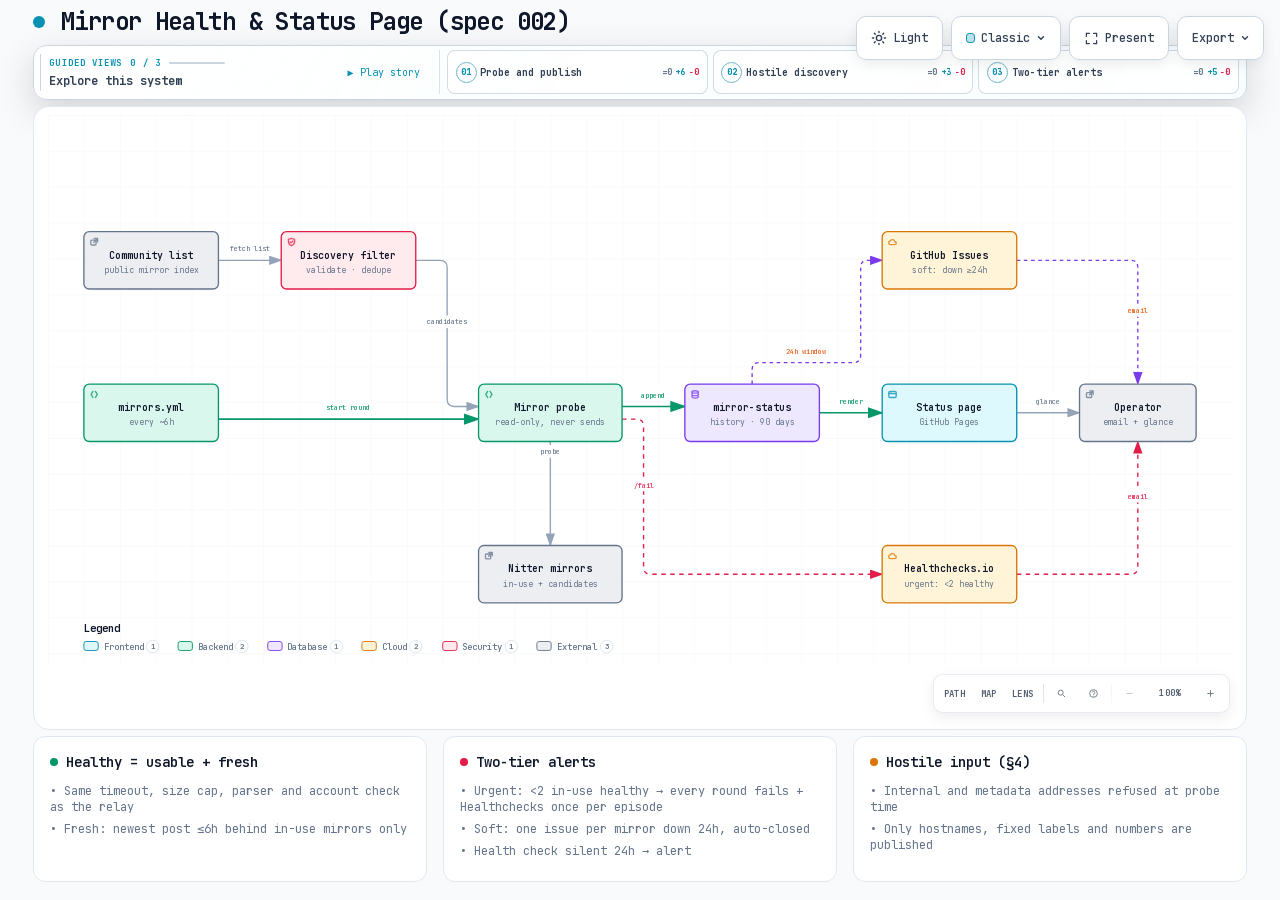
==== commit f305617e: "specs/002: revise D-3 (at-risk rounds fail); track diagram check outputs D-3 revised at the operator" ====
--- a/docs/mirror-health.architecture.html
+++ b/docs/mirror-health.architecture.html
@@ -5571,7 +5571,7 @@
           <h3>Two-tier alerts</h3>
         </div>
         <ul>
-          <li>&bull; Urgent: &lt;2 in-use healthy → once per episode + one all-clear</li>
+          <li>&bull; Urgent: &lt;2 in-use healthy → every round fails + Healthchecks once per episode</li>
           <li>&bull; Soft: one issue per mirror down 24h, auto-closed</li>
           <li>&bull; Health check silent 24h → alert</li>
         </ul>
